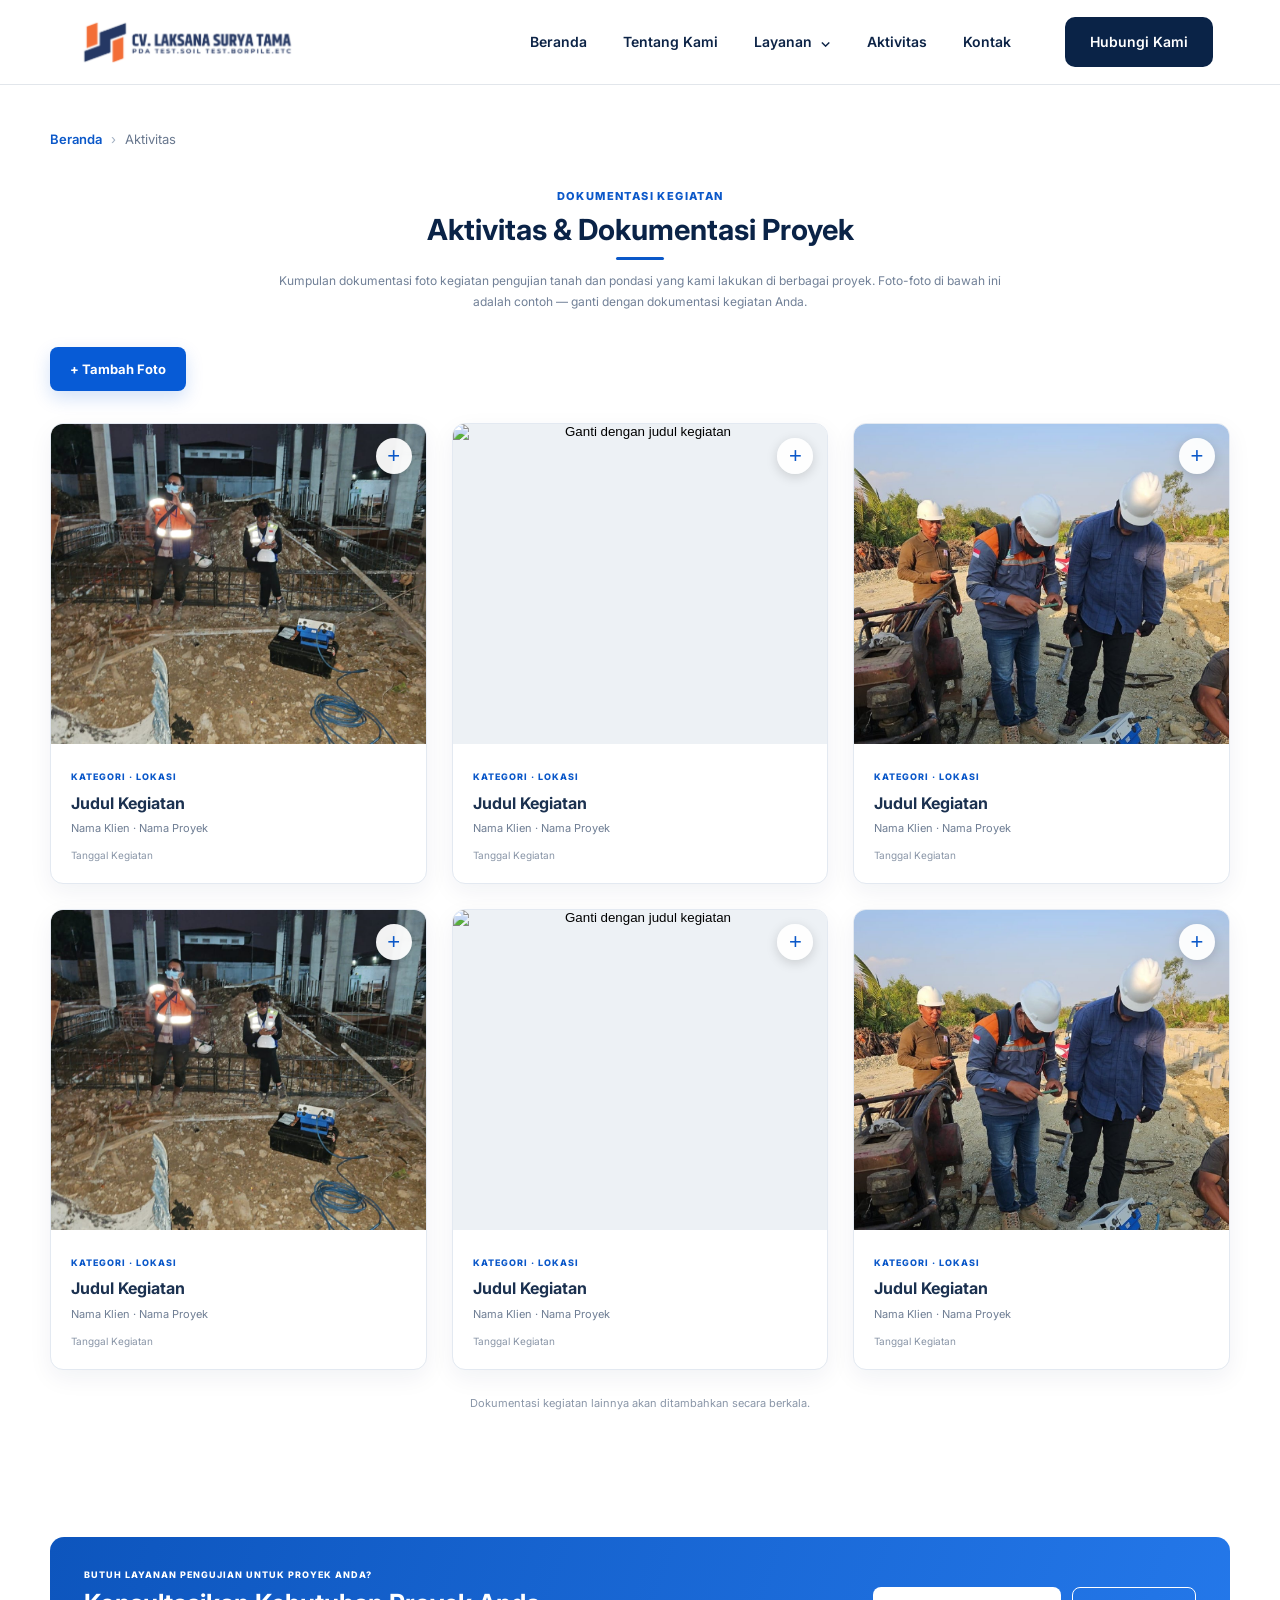
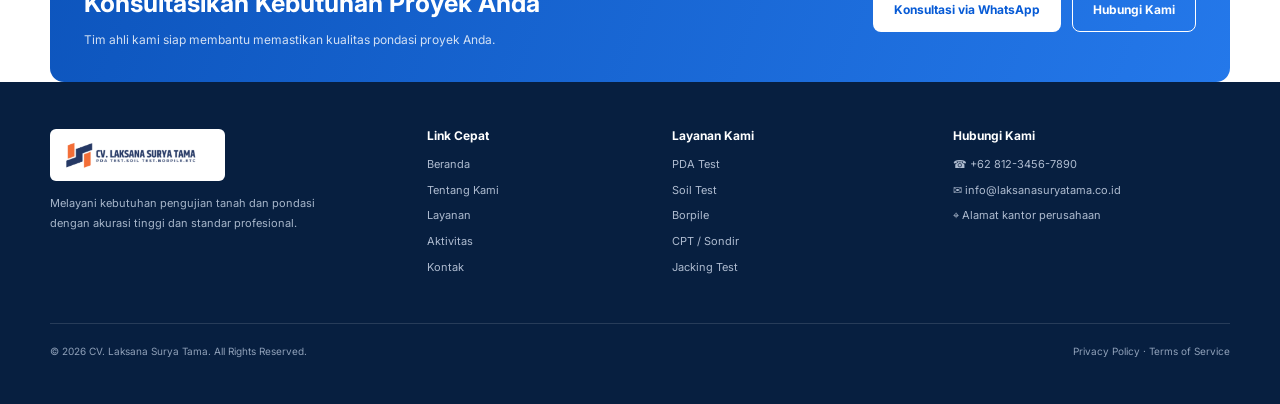
==== aktivitas.html @ 69d7e52b "Upload website redesign" ====
<!DOCTYPE html>
<html lang="id">
<head>
<meta charset="UTF-8">
<meta name="viewport" content="width=device-width, initial-scale=1.0">
<meta name="description" content="Aktivitas & Dokumentasi Proyek - CV. Laksana Surya Tama">
<title>Aktivitas | CV. Laksana Surya Tama</title>
<link rel="preconnect" href="https://fonts.googleapis.com">
<link rel="preconnect" href="https://fonts.gstatic.com" crossorigin>
<link href="https://fonts.googleapis.com/css2?family=Inter:wght@400;500;600;700;800&display=swap" rel="stylesheet">
<link rel="stylesheet" href="css/style.css">
</head>
<body class="pda-page">

<header class="pda-header">
  <div class="pda-nav-wrap">
    <a href="index.html" class="pda-logo" aria-label="CV Laksana Surya Tama">
      <img src="images/logo-lst.png" alt="CV. Laksana Surya Tama">
    </a>

    <button class="pda-menu-toggle" id="pdaMenuToggle" aria-label="Buka menu" aria-expanded="false">☰</button>

    <nav class="pda-menu" id="pdaMenu">
      <a href="index.html#beranda">Beranda</a>
      <a href="index.html#tentang">Tentang Kami</a>
      <div class="pda-dropdown">
        <button type="button">Layanan <span>⌄</span></button>
        <div class="pda-dropdown-panel">
          <a href="pda-test.html">PDA Test</a>
          <a href="index.html#layanan">Soil Test</a>
          <a href="index.html#layanan">Borpile</a>
          <a href="index.html#layanan">CPT / Sondir</a>
          <a href="index.html#layanan">Jacking Test</a>
        </div>
      </div>
      <a href="aktivitas.html">Aktivitas</a>
      <a href="index.html#kontak">Kontak</a>
      <a href="index.html#kontak" class="pda-header-cta">Hubungi Kami</a>
    </nav>
  </div>
</header>

<main>
  <section class="pda-container" style="padding:44px 0 6px;">
    <div class="pda-breadcrumb"><a href="index.html">Beranda</a><span>›</span><span>Aktivitas</span></div>
  </section>

  <section class="pda-activities pda-container" style="padding-top:6px;">
    <div class="pda-section-heading">
      <p class="pda-label">DOKUMENTASI KEGIATAN</p>
      <h2>Aktivitas &amp; Dokumentasi Proyek</h2>
      <div class="pda-heading-line"></div>
      <p>Kumpulan dokumentasi foto kegiatan pengujian tanah dan pondasi yang kami lakukan di berbagai proyek. Foto-foto di bawah ini adalah contoh — ganti dengan dokumentasi kegiatan Anda.</p>
    </div>

    <!-- =========================================
     TAMBAH FOTO AKTIVITAS
========================================= -->

<div class="activity-upload-area">

    <button
        type="button"
        class="activity-add-btn"
        id="activityAddBtn">

        + Tambah Foto

    </button>


    <!-- FORM TAMBAH FOTO -->
    <div
        class="activity-upload-form"
        id="activityUploadForm">

        <div class="activity-form-header">

            <div>
                <h3>Tambah Dokumentasi</h3>
                <p>Tambahkan foto aktivitas proyek.</p>
            </div>

            <button
                type="button"
                class="activity-form-close"
                id="activityFormClose">

                ×

            </button>

        </div>


        <div class="activity-form-grid">

            <!-- Upload Foto -->
            <div class="activity-form-group activity-file-group">

                <label for="activityPhoto">
                    Foto
                </label>

                <label
                    for="activityPhoto"
                    class="activity-file-box">

                    <span class="activity-upload-icon">
                        ↑
                    </span>

                    <strong>
                        Pilih Foto
                    </strong>

                    <small>
                        JPG, JPEG, PNG
                    </small>

                    <input
                        type="file"
                        id="activityPhoto"
                        accept="image/png,image/jpeg">

                </label>

            </div>


            <!-- Preview -->
            <div
                class="activity-preview"
                id="activityPreview">

                <span>
                    Preview foto akan muncul di sini
                </span>

                <img
                    id="activityPreviewImage"
                    src=""
                    alt="Preview">

            </div>


            <!-- Judul -->
            <div class="activity-form-group">

                <label for="activityTitle">
                    Judul Aktivitas
                </label>

                <input
                    type="text"
                    id="activityTitle"
                    placeholder="Contoh: PDA Test Proyek Tangerang">

            </div>


            <!-- Jenis -->
            <div class="activity-form-group">

                <label for="activityCategory">
                    Jenis Layanan
                </label>

                <select id="activityCategory">

                    <option value="">
                        Pilih layanan
                    </option>

                    <option value="PDA Test">
                        PDA Test
                    </option>

                    <option value="Soil Test">
                        Soil Test
                    </option>

                    <option value="Borpile">
                        Borpile
                    </option>

                    <option value="CPT / Sondir">
                        CPT / Sondir
                    </option>

                    <option value="Jacking Test">
                        Jacking Test
                    </option>

                    <option value="Survey Topografi">
                        Survey Topografi
                    </option>

                    <option value="Lainnya">
                        Lainnya
                    </option>

                </select>

            </div>


            <!-- Lokasi -->
            <div class="activity-form-group">

                <label for="activityLocation">
                    Lokasi
                </label>

                <input
                    type="text"
                    id="activityLocation"
                    placeholder="Contoh: Tangerang, Banten">

            </div>


            <!-- Tanggal -->
            <div class="activity-form-group">

                <label for="activityDate">
                    Tanggal
                </label>

                <input
                    type="date"
                    id="activityDate">

            </div>

        </div>


        <div class="activity-form-actions">

            <button
                type="button"
                class="activity-cancel-btn"
                id="activityCancelBtn">

                Batal

            </button>

            <button
                type="button"
                class="activity-save-btn"
                id="activitySaveBtn">

                Simpan Foto

            </button>

        </div>

    </div>

</div>
    <div class="pda-activity-grid pda-activity-grid--gallery">

      <article class="pda-activity-card">
        <button class="pda-image-button" type="button" data-image="images/pda-test-lapangan-1.jpg" data-alt="Ganti dengan judul kegiatan" aria-label="Lihat foto dokumentasi">
          <img src="images/pda-test-lapangan-1.jpg" alt="Ganti dengan judul kegiatan">
          <span>+</span>
        </button>
        <div class="pda-activity-body">
          <small>KATEGORI · LOKASI</small>
          <h3>Judul Kegiatan</h3>
          <p>Nama Klien · Nama Proyek</p>
          <time datetime="2026-01-01">Tanggal Kegiatan</time>
        </div>
      </article>

      <article class="pda-activity-card">
        <button class="pda-image-button" type="button" data-image="images/pda-test-lapangan-2.jpg" data-alt="Ganti dengan judul kegiatan" aria-label="Lihat foto dokumentasi">
          <img src="images/pda-test-lapangan-2.jpg" alt="Ganti dengan judul kegiatan">
          <span>+</span>
        </button>
        <div class="pda-activity-body">
          <small>KATEGORI · LOKASI</small>
          <h3>Judul Kegiatan</h3>
          <p>Nama Klien · Nama Proyek</p>
          <time datetime="2026-01-01">Tanggal Kegiatan</time>
        </div>
      </article>

      <article class="pda-activity-card">
        <button class="pda-image-button" type="button" data-image="images/tentang-kami.jpg" data-alt="Ganti dengan judul kegiatan" aria-label="Lihat foto dokumentasi">
          <img src="images/tentang-kami.jpg" alt="Ganti dengan judul kegiatan">
          <span>+</span>
        </button>
        <div class="pda-activity-body">
          <small>KATEGORI · LOKASI</small>
          <h3>Judul Kegiatan</h3>
          <p>Nama Klien · Nama Proyek</p>
          <time datetime="2026-01-01">Tanggal Kegiatan</time>
        </div>
      </article>

      <article class="pda-activity-card">
        <button class="pda-image-button" type="button" data-image="images/pda-test-lapangan-1.jpg" data-alt="Ganti dengan judul kegiatan" aria-label="Lihat foto dokumentasi">
          <img src="images/pda-test-lapangan-1.jpg" alt="Ganti dengan judul kegiatan">
          <span>+</span>
        </button>
        <div class="pda-activity-body">
          <small>KATEGORI · LOKASI</small>
          <h3>Judul Kegiatan</h3>
          <p>Nama Klien · Nama Proyek</p>
          <time datetime="2026-01-01">Tanggal Kegiatan</time>
        </div>
      </article>

      <article class="pda-activity-card">
        <button class="pda-image-button" type="button" data-image="images/pda-test-lapangan-2.jpg" data-alt="Ganti dengan judul kegiatan" aria-label="Lihat foto dokumentasi">
          <img src="images/pda-test-lapangan-2.jpg" alt="Ganti dengan judul kegiatan">
          <span>+</span>
        </button>
        <div class="pda-activity-body">
          <small>KATEGORI · LOKASI</small>
          <h3>Judul Kegiatan</h3>
          <p>Nama Klien · Nama Proyek</p>
          <time datetime="2026-01-01">Tanggal Kegiatan</time>
        </div>
      </article>

      <article class="pda-activity-card">
        <button class="pda-image-button" type="button" data-image="images/tentang-kami.jpg" data-alt="Ganti dengan judul kegiatan" aria-label="Lihat foto dokumentasi">
          <img src="images/tentang-kami.jpg" alt="Ganti dengan judul kegiatan">
          <span>+</span>
        </button>
        <div class="pda-activity-body">
          <small>KATEGORI · LOKASI</small>
          <h3>Judul Kegiatan</h3>
          <p>Nama Klien · Nama Proyek</p>
          <time datetime="2026-01-01">Tanggal Kegiatan</time>
        </div>
      </article>

    </div>

    <p class="pda-gallery-note">Dokumentasi kegiatan lainnya akan ditambahkan secara berkala.</p>
  </section>

  <section class="pda-cta pda-container" style="margin-top:60px;">
    <div>
      <p>BUTUH LAYANAN PENGUJIAN UNTUK PROYEK ANDA?</p>
      <h2>Konsultasikan Kebutuhan Proyek Anda</h2>
      <span>Tim ahli kami siap membantu memastikan kualitas pondasi proyek Anda.</span>
    </div>
    <div class="pda-cta-buttons">
      <a class="pda-btn pda-btn-light" href="https://wa.me/6281234567890" target="_blank" rel="noopener">Konsultasi via WhatsApp</a>
      <a class="pda-btn pda-btn-transparent" href="index.html#kontak">Hubungi Kami</a>
    </div>
  </section>
</main>

<footer class="pda-footer" id="kontak">
  <div class="pda-container pda-footer-grid">
    <div class="pda-footer-company">
      <img src="images/logo-lst.png" alt="CV. Laksana Surya Tama" class="pda-footer-logo">
      <p>Melayani kebutuhan pengujian tanah dan pondasi dengan akurasi tinggi dan standar profesional.</p>
    </div>
    <div>
      <h3>Link Cepat</h3>
      <a href="index.html#beranda">Beranda</a>
      <a href="index.html#tentang">Tentang Kami</a>
      <a href="index.html#layanan">Layanan</a>
      <a href="aktivitas.html">Aktivitas</a>
      <a href="index.html#kontak">Kontak</a>
    </div>
    <div>
      <h3>Layanan Kami</h3>
      <a href="pda-test.html">PDA Test</a>
      <a href="index.html#layanan">Soil Test</a>
      <a href="index.html#layanan">Borpile</a>
      <a href="index.html#layanan">CPT / Sondir</a>
      <a href="index.html#layanan">Jacking Test</a>
    </div>
    <div>
      <h3>Hubungi Kami</h3>
      <a href="tel:+6281234567890">☎ +62 812-3456-7890</a>
      <a href="mailto:info@laksanasuryatama.co.id">✉ info@laksanasuryatama.co.id</a>
      <span>⌖ Alamat kantor perusahaan</span>
    </div>
  </div>
  <div class="pda-container pda-footer-bottom">
    <span>© 2026 CV. Laksana Surya Tama. All Rights Reserved.</span>
    <span>Privacy Policy · Terms of Service</span>
  </div>
</footer>

<div class="pda-modal" id="pdaModal" aria-hidden="true">
  <button type="button" id="pdaModalClose" aria-label="Tutup foto">×</button>
  <img id="pdaModalImage" src="" alt="Dokumentasi kegiatan">
</div>

<script src="js/script.js"></script>
</body>
</html>
---- css/style.css ----
:root{
  --navy-900:#0A1F3D;
  --navy-800:#0F2A52;
  --navy-700:#173863;
  --orange-500:#F97316;
  --orange-600:#EA580C;
  --bg:#FFFFFF;
  --bg-alt:#F5F7FB;
  --text-body:#5B6478;
  --text-muted:#8A93A6;
  --border:#E7EBF2;
  --radius-lg:18px;
  --radius-md:12px;
  --shadow:0 20px 45px -20px rgba(15,42,82,.25);
}
*{box-sizing:border-box;margin:0;padding:0;}
html{scroll-behavior:smooth;}
body{
  font-family:'Inter',sans-serif;
  color:var(--text-body);
  background:var(--bg);
  line-height:1.6;
  -webkit-font-smoothing:antialiased;
}
h1,h2,h3,h4{
  font-family:'Sora',sans-serif;
  color:var(--navy-800);
  line-height:1.15;
}
a{text-decoration:none;color:inherit;}
ul{list-style:none;}
img{max-width:100%;display:block;}
.container{max-width:1180px;margin:0 auto;padding:0 24px;}
.eyebrow{
  display:inline-block;
  font-size:13px;
  font-weight:700;
  letter-spacing:.08em;
  text-transform:uppercase;
  color:var(--orange-600);
  margin-bottom:12px;
}
.btn{
  display:inline-flex;
  align-items:center;
  gap:8px;
  padding:14px 26px;
  border-radius:10px;
  font-weight:600;
  font-size:15px;
  cursor:pointer;
  border:2px solid transparent;
  transition:transform .18s ease, box-shadow .18s ease, background .18s ease;
}
.btn:hover{transform:translateY(-2px);}
.btn-primary{background:var(--orange-500);color:#fff;box-shadow:0 12px 24px -10px rgba(249,115,22,.55);}
.btn-primary:hover{background:var(--orange-600);}
.btn-outline{border-color:rgba(255,255,255,.6);color:#fff;}
.btn-outline:hover{background:rgba(255,255,255,.12);}
.btn-outline-navy{border-color:var(--navy-800);color:var(--navy-800);}
.btn-outline-navy:hover{background:var(--navy-800);color:#fff;}

/* ===== Header ===== */
header{
  position:sticky;top:0;z-index:100;
  background:#fff;
  border-bottom:1px solid var(--border);
}
.nav-wrap{
  display:flex;align-items:center;justify-content:space-between;
  padding:16px 24px;max-width:1180px;margin:0 auto;
}
.logo{display:flex;align-items:center;gap:10px;font-family:'Sora',sans-serif;font-weight:800;color:var(--navy-800);font-size:18px;}
.logo-mark{
  width:36px;height:36px;border-radius:9px;
  background:linear-gradient(135deg,var(--navy-800),var(--navy-700));
  display:flex;align-items:center;justify-content:center;
  color:var(--orange-500);font-weight:800;font-size:16px;
}
nav.menu{display:flex;align-items:center;gap:36px;}
nav.menu a{
  font-weight:600;font-size:15px;color:var(--navy-800);
  position:relative;padding:4px 0;
}
nav.menu a.active{color:var(--orange-600);}
nav.menu a::after{
  content:'';position:absolute;left:0;bottom:-4px;width:0;height:2px;
  background:var(--orange-500);transition:width .2s ease;
}
nav.menu a:hover::after{width:100%;}
.header-actions{display:flex;align-items:center;gap:18px;}
.btn-header{background:var(--navy-800);color:#fff;padding:12px 22px;border-radius:9px;font-weight:600;font-size:14px;}
.btn-header:hover{background:var(--navy-700);}
.burger{display:none;width:26px;height:20px;flex-direction:column;justify-content:space-between;cursor:pointer;background:none;border:none;}
.burger span{display:block;height:2px;background:var(--navy-800);border-radius:2px;}

/* ===== Hero ===== */
.hero{
  position:relative;
  min-height:640px;
  display:flex;align-items:center;
  background:
    linear-gradient(100deg, rgba(10,31,61,.92) 20%, rgba(10,31,61,.55) 55%, rgba(10,31,61,.25) 100%),
    url('https://images.unsplash.com/photo-1541888946425-d81bb19240f5?auto=format&fit=crop&w=1800&q=80') center/cover no-repeat;
  overflow:hidden;
}
.hero::after{
  content:'';position:absolute;inset:0;
  background-image:radial-gradient(circle at 1px 1px, rgba(255,255,255,.08) 1px, transparent 0);
  background-size:26px 26px;
  pointer-events:none;
}
.hero-inner{position:relative;z-index:2;max-width:660px;padding:100px 0 130px;}
.hero h1{
  font-size:48px;color:#fff;font-weight:800;margin-bottom:22px;letter-spacing:-.02em;
}
.hero h1 .accent{color:var(--orange-500);}
.hero p{color:rgba(255,255,255,.85);font-size:17px;max-width:520px;margin-bottom:34px;}
.hero-btns{display:flex;gap:16px;flex-wrap:wrap;}

/* ===== Services (overlap card) ===== */
.services-card{
  position:relative;z-index:3;
  max-width:1040px;margin:-96px auto 0;
  background:#fff;border-radius:var(--radius-lg);
  box-shadow:var(--shadow);
  padding:40px 30px;
  display:grid;grid-template-columns:repeat(4,1fr);gap:0;
}
.service-item{
  padding:0 22px;position:relative;
}
.service-item:not(:first-child){border-left:1px solid var(--border);}
.service-icon{
  width:46px;height:46px;border-radius:11px;
  display:flex;align-items:center;justify-content:center;
  margin-bottom:16px;color:#fff;
}
.service-icon.navy{background:var(--navy-800);}
.service-icon.orange{background:var(--orange-500);}
.service-item h3{font-size:17px;margin-bottom:8px;}
.service-item p{font-size:14px;color:var(--text-muted);}

/* ===== About ===== */
.about{padding:150px 0 90px;}
.about-grid{display:grid;grid-template-columns:1.05fr .95fr;gap:64px;align-items:center;}
.about h2{font-size:34px;margin-bottom:18px;}
.about p{margin-bottom:16px;font-size:15.5px;}
.about-points{margin-top:22px;display:flex;flex-direction:column;gap:14px;}
.about-point{display:flex;gap:12px;align-items:flex-start;font-size:14.5px;color:var(--navy-800);font-weight:600;}
.check{
  width:22px;height:22px;border-radius:50%;background:var(--orange-500);
  color:#fff;display:flex;align-items:center;justify-content:center;font-size:12px;flex:none;margin-top:2px;
}
.about-img{
  border-radius:var(--radius-lg);overflow:hidden;box-shadow:var(--shadow);
  aspect-ratio:4/3.4;
}
.about-img img{width:100%;height:100%;object-fit:cover;}

/* ===== Stats ===== */
.stats{background:var(--bg-alt);padding:56px 0;}
.stats-grid{
  display:grid;grid-template-columns:repeat(4,1fr);
  text-align:center;
}
.stat-item{padding:0 20px;position:relative;}
.stat-item:not(:first-child)::before{
  content:'';position:absolute;left:0;top:8px;bottom:8px;width:1px;background:var(--border);
}
.stat-num{font-family:'Sora',sans-serif;font-weight:800;font-size:38px;color:var(--navy-800);}
.stat-label{font-size:14px;color:var(--text-muted);margin-top:6px;font-weight:500;}

/* ===== Contact ===== */
.contact{padding:90px 0;}
.contact-grid{display:grid;grid-template-columns:1fr 1fr;gap:28px;align-items:stretch;}
.contact-card{
  background:var(--bg-alt);border-radius:var(--radius-lg);padding:40px 36px;
}
.contact-card h3{font-size:26px;margin:6px 0 22px;}
.divider-orange{width:56px;height:4px;background:var(--orange-500);border-radius:4px;margin-bottom:22px;}
.contact-row{display:flex;gap:16px;align-items:flex-start;margin-bottom:22px;}
.contact-row:last-child{margin-bottom:0;}
.contact-ico{
  width:40px;height:40px;border-radius:9px;flex:none;
  display:flex;align-items:center;justify-content:center;font-size:18px;
}
.ico-navy{background:var(--navy-800);color:#fff;}
.ico-orange-soft{background:#FFE3D1;color:var(--orange-600);}
.contact-row strong{display:block;color:var(--navy-800);font-size:15px;margin-bottom:3px;}
.contact-row span{font-size:14.5px;color:var(--text-body);}
.map-card{
  border-radius:var(--radius-lg);overflow:hidden;box-shadow:var(--shadow);
  min-height:420px;
}
.map-card iframe{width:100%;height:100%;min-height:420px;border:0;display:block;}

/* ===== Marquee (running text) ===== */
.marquee-bar{
  position:relative;
  background:var(--navy-800);
  border-top:3px solid var(--orange-500);
  border-bottom:3px solid var(--orange-500);
  overflow:hidden;
  padding:16px 0;
}
.marquee-badge{
  position:absolute;left:24px;top:50%;transform:translateY(-50%);
  z-index:2;
  background:var(--orange-500);color:#fff;
  font-weight:700;font-size:13px;letter-spacing:.04em;
  padding:8px 18px;border-radius:999px;
  display:flex;align-items:center;gap:8px;
  box-shadow:0 8px 20px -6px rgba(249,115,22,.7);
}
.marquee-badge .dot{width:7px;height:7px;border-radius:50%;background:#fff;animation:pulse 1.4s infinite;}
@keyframes pulse{0%,100%{opacity:1;}50%{opacity:.3;}}
.marquee-mask{
  padding-left:190px;
  overflow:hidden;
  -webkit-mask-image:linear-gradient(to right, transparent 0, #000 90px, #000 calc(100% - 40px), transparent 100%);
          mask-image:linear-gradient(to right, transparent 0, #000 90px, #000 calc(100% - 40px), transparent 100%);
}
.marquee-track{
  display:flex;width:max-content;
  animation:scroll-left 26s linear infinite;
}
.marquee-bar:hover .marquee-track{animation-play-state:paused;}
.marquee-track span{
  color:#fff;font-size:14.5px;font-weight:500;white-space:nowrap;padding:0 28px;
  display:flex;align-items:center;gap:28px;
}
.marquee-track span::after{content:'•';color:var(--orange-500);margin-left:28px;}
@keyframes scroll-left{
  from{transform:translateX(0);}
  to{transform:translateX(-50%);}
}

/* ===== Footer ===== */
footer{background:var(--navy-900);color:rgba(255,255,255,.75);padding:64px 0 26px;}
.footer-grid{
  display:grid;grid-template-columns:1.4fr 1fr 1fr 1.2fr;gap:40px;
  padding-bottom:40px;border-bottom:1px solid rgba(255,255,255,.1);
}
.footer-logo{display:flex;align-items:center;gap:10px;font-family:'Sora',sans-serif;font-weight:800;color:#fff;font-size:18px;margin-bottom:16px;}
.footer-grid p{font-size:14px;line-height:1.7;color:rgba(255,255,255,.55);}
footer h4{color:#fff;font-size:15px;margin-bottom:18px;font-family:'Sora',sans-serif;}
footer ul li{margin-bottom:11px;}
footer ul li a{font-size:14px;color:rgba(255,255,255,.65);transition:color .15s;}
footer ul li a:hover{color:var(--orange-500);}
.footer-bottom{
  display:flex;justify-content:space-between;align-items:center;
  padding-top:22px;font-size:13px;color:rgba(255,255,255,.45);flex-wrap:wrap;gap:12px;
}
.footer-bottom a{color:rgba(255,255,255,.45);}
.footer-bottom a:hover{color:#fff;}

/* ===== Responsive ===== */
@media(max-width:960px){
  nav.menu{position:fixed;top:73px;left:0;right:0;background:#fff;flex-direction:column;
    padding:20px 24px;gap:18px;border-bottom:1px solid var(--border);
    transform:translateY(-130%);transition:transform .25s ease;box-shadow:0 12px 20px -10px rgba(0,0,0,.1);}
  nav.menu.open{transform:translateY(0);}
  .burger{display:flex;}
  .header-actions .btn-header{display:none;}
  .services-card{grid-template-columns:repeat(2,1fr);gap:26px;margin-top:-60px;}
  .service-item{border-left:none !important;padding:0;}
  .about-grid{grid-template-columns:1fr;}
  .about{padding-top:90px;}
  .about-img{order:-1;}
  .stats-grid{grid-template-columns:repeat(2,1fr);gap:24px;}
  .stat-item:nth-child(3)::before{display:none;}
  .contact-grid{grid-template-columns:1fr;}
  .hero h1{font-size:34px;}
  .footer-grid{grid-template-columns:1fr 1fr;}
}
@media(max-width:560px){
  .services-card{grid-template-columns:1fr;}
  .footer-grid{grid-template-columns:1fr;}
  .marquee-mask{padding-left:150px;}
  .marquee-badge{font-size:11px;padding:7px 12px;}
  .hero-inner{padding:70px 0 110px;}
}

/* =========================================================
   HALAMAN DETAIL LAYANAN (PDA Test, Soil Test, dst)
   ========================================================= */

/* --- Dropdown "Layanan" di navbar --- */
.has-dropdown{position:relative;display:flex;align-items:center;gap:5px;cursor:pointer;}
.has-dropdown .caret{font-size:11px;transition:transform .2s ease;}
.has-dropdown:hover .caret{transform:rotate(180deg);}
.dropdown-panel{
  position:absolute;top:calc(100% + 16px);left:50%;transform:translateX(-50%);
  background:#fff;border-radius:12px;box-shadow:var(--shadow);border:1px solid var(--border);
  min-width:190px;padding:10px;opacity:0;visibility:hidden;transform:translate(-50%,6px);
  transition:opacity .18s ease, transform .18s ease, visibility .18s ease;
  z-index:50;
}
.has-dropdown:hover .dropdown-panel{opacity:1;visibility:visible;transform:translate(-50%,0);}
.dropdown-panel a{
  display:block;padding:9px 12px;border-radius:8px;font-size:14px;font-weight:600;color:var(--navy-800);
}
.dropdown-panel a:hover{background:var(--bg-alt);color:var(--orange-600);}

/* --- Breadcrumb --- */
.breadcrumb{
  display:flex;align-items:center;gap:8px;font-size:13.5px;color:rgba(255,255,255,.7);margin-bottom:22px;
}
.breadcrumb a{color:rgba(255,255,255,.7);}
.breadcrumb a:hover{color:#fff;}
.breadcrumb span.sep{color:rgba(255,255,255,.4);}
.breadcrumb span.current{color:var(--orange-500);font-weight:600;}

/* --- Page hero (split: teks navy + foto) --- */
.page-hero{
  position:relative;
  background:linear-gradient(120deg,var(--navy-900) 0%, var(--navy-800) 55%);
  padding:44px 0 0;
  overflow:hidden;
}
.page-hero-grid{
  display:grid;grid-template-columns:1fr 1fr;gap:40px;align-items:center;
}
.page-hero-text .eyebrow-icon{
  display:inline-flex;align-items:center;gap:8px;
  color:var(--orange-500);font-weight:700;font-size:13px;letter-spacing:.04em;text-transform:uppercase;margin-bottom:10px;
}
.page-hero-text h1{color:#fff;font-size:52px;font-weight:800;margin-bottom:10px;}
.page-hero-text .subtitle{color:var(--orange-500);font-size:18px;font-weight:600;margin-bottom:18px;line-height:1.4;}
.page-hero-text .desc{color:rgba(255,255,255,.8);font-size:15px;max-width:480px;margin-bottom:0;}
.page-hero-img{
  border-radius:18px 18px 0 0;overflow:hidden;align-self:end;height:100%;max-height:340px;
}
.page-hero-img img{width:100%;height:100%;object-fit:cover;display:block;min-height:320px;}

.hero-feature-strip{
  display:grid;grid-template-columns:repeat(4,1fr);gap:0;
  border-top:1px solid rgba(255,255,255,.12);margin-top:36px;padding:26px 0;
}
.hero-feature{display:flex;gap:12px;align-items:flex-start;padding:0 20px;}
.hero-feature:not(:first-child){border-left:1px solid rgba(255,255,255,.12);}
.hero-feature-ico{
  width:38px;height:38px;border-radius:9px;flex:none;
  background:rgba(255,255,255,.08);border:1px solid rgba(255,255,255,.15);
  display:flex;align-items:center;justify-content:center;font-size:16px;
}
.hero-feature strong{display:block;color:#fff;font-size:14px;margin-bottom:3px;}
.hero-feature span{color:rgba(255,255,255,.65);font-size:13px;}

/* --- Section umum halaman layanan --- */
.section-pad{padding:80px 0;}
.section-head{margin-bottom:38px;max-width:640px;}
.section-head h2{font-size:30px;margin-top:8px;}
.section-head .bar{width:52px;height:4px;background:var(--orange-500);border-radius:4px;margin-top:14px;}

/* --- "Apa Itu" split + kartu fitur 2x2 --- */
.definisi-grid{display:grid;grid-template-columns:.95fr 1.05fr;gap:56px;align-items:start;}
.definisi-grid p{font-size:15px;margin-bottom:14px;}
.fitur-mini-grid{
  display:grid;grid-template-columns:1fr 1fr;gap:20px;
  background:var(--bg-alt);border-radius:var(--radius-lg);padding:26px;
}
.fitur-mini{display:flex;gap:14px;align-items:flex-start;}
.fitur-mini-ico{
  width:44px;height:44px;border-radius:10px;flex:none;color:#fff;font-size:18px;
  display:flex;align-items:center;justify-content:center;
}
.fitur-mini-ico.navy{background:var(--navy-800);}
.fitur-mini-ico.orange{background:var(--orange-500);}
.fitur-mini strong{display:block;color:var(--navy-800);font-size:14.5px;margin-bottom:4px;}
.fitur-mini p{font-size:13.5px;color:var(--text-muted);margin:0;}

/* --- Tahapan proses (5 kartu) --- */
.proses-grid{display:grid;grid-template-columns:repeat(5,1fr);gap:18px;}
.proses-card{
  background:#fff;border:1px solid var(--border);border-radius:var(--radius-md);
  padding:26px 18px;text-align:center;position:relative;transition:box-shadow .2s ease, transform .2s ease;
}
.proses-card:hover{box-shadow:var(--shadow);transform:translateY(-4px);}
.proses-num{
  position:absolute;top:-14px;left:50%;transform:translateX(-50%);
  width:30px;height:30px;border-radius:50%;background:var(--navy-800);color:#fff;
  display:flex;align-items:center;justify-content:center;font-size:12.5px;font-weight:700;
  box-shadow:0 6px 14px -4px rgba(15,42,82,.5);
}
.proses-ico{font-size:30px;margin:14px 0 14px;}
.proses-card h4{font-size:14.5px;margin-bottom:8px;}
.proses-card p{font-size:12.5px;color:var(--text-muted);}

/* --- Peralatan (5 kartu foto) --- */
.peralatan-grid{display:grid;grid-template-columns:repeat(5,1fr);gap:18px;}
.peralatan-card{
  border:1px solid var(--border);border-radius:var(--radius-md);overflow:hidden;background:#fff;
  transition:box-shadow .2s ease, transform .2s ease;
}
.peralatan-card:hover{box-shadow:var(--shadow);transform:translateY(-4px);}
.peralatan-img{aspect-ratio:1/0.85;overflow:hidden;background:var(--bg-alt);}
.peralatan-img img{width:100%;height:100%;object-fit:cover;}
.peralatan-info{padding:14px 12px;text-align:center;}
.peralatan-info strong{display:block;font-size:13.5px;color:var(--navy-800);margin-bottom:4px;}
.peralatan-info span{font-size:12px;color:var(--text-muted);}

/* --- Aplikasi proyek (5 foto) --- */
.aplikasi-grid{display:grid;grid-template-columns:repeat(5,1fr);gap:18px;}
.aplikasi-card{border-radius:var(--radius-md);overflow:hidden;position:relative;aspect-ratio:1/0.95;}
.aplikasi-card img{width:100%;height:100%;object-fit:cover;transition:transform .35s ease;}
.aplikasi-card:hover img{transform:scale(1.07);}
.aplikasi-label{
  position:absolute;left:0;right:0;bottom:0;padding:12px 8px 10px;text-align:center;
  background:linear-gradient(to top, rgba(10,31,61,.85), transparent);
  color:#fff;font-size:13px;font-weight:600;
}

/* --- CTA banner --- */
.cta-banner{
  background:var(--navy-800);border-radius:var(--radius-lg);
  display:flex;align-items:center;justify-content:space-between;gap:24px;flex-wrap:wrap;
  padding:30px 36px;margin:0 auto 80px;
}
.cta-left{display:flex;align-items:center;gap:18px;}
.cta-ico{
  width:52px;height:52px;border-radius:50%;background:#fff;color:var(--navy-800);
  display:flex;align-items:center;justify-content:center;font-size:22px;flex:none;
}
.cta-left strong{display:block;color:#fff;font-size:17px;margin-bottom:4px;}
.cta-left span{color:rgba(255,255,255,.7);font-size:14px;}
.cta-actions{display:flex;gap:14px;flex-wrap:wrap;}

/* --- Responsive halaman layanan --- */
@media(max-width:960px){
  .page-hero-grid{grid-template-columns:1fr;}
  .page-hero-img{order:-1;max-height:260px;border-radius:16px;margin-top:20px;}
  .page-hero-text h1{font-size:38px;}
  .hero-feature-strip{grid-template-columns:repeat(2,1fr);row-gap:22px;}
  .hero-feature:nth-child(3){border-left:none;}
  .definisi-grid{grid-template-columns:1fr;}
  .fitur-mini-grid{grid-template-columns:1fr 1fr;}
  .proses-grid{grid-template-columns:repeat(2,1fr);row-gap:34px;}
  .peralatan-grid{grid-template-columns:repeat(2,1fr);}
  .aplikasi-grid{grid-template-columns:repeat(2,1fr);}
  .cta-banner{padding:26px;}
}
@media(max-width:560px){
  .fitur-mini-grid{grid-template-columns:1fr;}
  .proses-grid{grid-template-columns:1fr;}
  .peralatan-grid{grid-template-columns:1fr 1fr;}
  .aplikasi-grid{grid-template-columns:1fr 1fr;}
  .page-hero-text h1{font-size:30px;}
  .cta-actions{width:100%;}
  .cta-actions .btn{flex:1;justify-content:center;}
}

/* =========================================================
   PDA TEST PAGE
   CSS KHUSUS UNTUK pda-test.html
   ========================================================= */

.pda-page {
    --pda-navy: #0a2347;
    --pda-blue: #075bd6;
    --pda-blue-dark: #064aa9;
    --pda-text: #1a2e4d;
    --pda-muted: #68778f;
    --pda-border: #e3e9f1;
    --pda-light: #f5f8fc;

    background: #ffffff;
    color: var(--pda-text);
    font-family: 'Inter', sans-serif;
}

.pda-page * {
    box-sizing: border-box;
}

.pda-page a {
    text-decoration: none;
}

.pda-page img {
    max-width: 100%;
    display: block;
}


/* =========================================================
   CONTAINER
   ========================================================= */

.pda-container,
.pda-page .container {
    width: min(1180px, calc(100% - 48px));
    margin-left: auto;
    margin-right: auto;
}


/* =========================================================
   HEADER
   ========================================================= */

.pda-header {
    position: sticky;
    top: 0;
    z-index: 1000;

    background: #ffffff;
    border-bottom: 1px solid #e2e6eb;
}

.pda-nav-wrap {
    width: min(1180px, calc(100% - 48px));
    min-height: 82px;

    margin: auto;

    display: flex;
    align-items: center;
    justify-content: space-between;

    gap: 30px;
}

.pda-logo {
    display: block;
    width: 230px;
    flex-shrink: 0;
}

.pda-logo img {
    width: 100%;
    max-height: 58px;

    object-fit: contain;
    object-position: left center;
}


/* Navigation */

.pda-menu {
    display: flex;
    align-items: center;
    gap: 32px;

    color: var(--pda-navy);
    font-size: 14px;
    font-weight: 600;
}

.pda-menu > a,
.pda-dropdown > button {
    position: relative;

    border: 0;
    background: none;

    color: inherit;
    font: inherit;

    cursor: pointer;

    padding: 8px 0;

    transition: color .2s ease;
}

.pda-menu > a:hover,
.pda-dropdown > button:hover {
    color: var(--pda-blue);
}


/* CTA Header */

.pda-header-cta {
    background: var(--pda-navy) !important;
    color: #ffffff !important;

    padding: 12px 22px !important;

    border-radius: 9px;

    margin-left: 5px;
}

.pda-header-cta:hover {
    background: #123461 !important;
}


/* Dropdown */

.pda-dropdown {
    position: relative;
}

.pda-dropdown > button span {
    margin-left: 4px;
}

.pda-dropdown-panel {
    position: absolute;

    top: calc(100% + 12px);
    left: 50%;

    width: 190px;

    transform: translate(-50%, 8px);

    padding: 8px;

    background: #ffffff;

    border: 1px solid var(--pda-border);
    border-radius: 10px;

    box-shadow: 0 15px 35px rgba(15, 42, 82, .12);

    opacity: 0;
    visibility: hidden;

    transition: .2s ease;

    z-index: 20;
}

.pda-dropdown:hover .pda-dropdown-panel {
    opacity: 1;
    visibility: visible;

    transform: translate(-50%, 0);
}

.pda-dropdown-panel a {
    display: block;

    padding: 9px 12px;

    border-radius: 7px;

    font-size: 13px;

    color: var(--pda-navy);
}

.pda-dropdown-panel a:hover {
    background: #f1f6ff;
    color: var(--pda-blue);
}


/* Mobile menu */

.pda-menu-toggle {
    display: none;

    border: 0;
    background: none;

    font-size: 26px;

    color: var(--pda-navy);

    cursor: pointer;
}


/* =========================================================
   HERO
   ========================================================= */

.pda-hero {
    background: #ffffff;

    padding: 0;

    overflow: hidden;
}

.pda-hero-container {
    width: 100%;
    max-width: 1280px;

    margin: 0 auto;

    display: grid;

    grid-template-columns: 50% 50%;

    min-height: 570px;
}


/* Konten kiri */

.pda-hero-content {
    padding: 55px 55px 60px 70px;

    display: flex;
    flex-direction: column;
    justify-content: center;

    background: #ffffff;

    position: relative;
    z-index: 2;
}


/* Breadcrumb */

.pda-breadcrumb {
    display: flex;

    align-items: center;

    gap: 9px;

    margin-bottom: 32px;

    font-size: 13px;

    color: #718096;
}

.pda-breadcrumb a {
    color: var(--pda-blue);

    font-weight: 600;
}

.pda-breadcrumb span:first-of-type {
    color: #a0aec0;
}


/* Eyebrow */

.pda-eyebrow {
    font-size: 12px;

    font-weight: 800;

    letter-spacing: 1.5px;

    color: var(--pda-blue);

    margin-bottom: 10px;
}


/* Judul utama */

.pda-hero-content h1 {
    margin: 0 0 8px;

    font-size: 52px;

    line-height: 1.05;

    font-weight: 800;

    letter-spacing: -1.5px;

    color: var(--pda-blue);
}


/* Subjudul */

.pda-hero-content h2 {
    margin: 0 0 20px;

    font-size: 32px;

    line-height: 1.2;

    font-weight: 800;

    letter-spacing: -1px;

    color: var(--pda-navy);
}


/* Deskripsi */

.pda-description {
    max-width: 540px;

    margin: 0 0 28px;

    font-size: 14px;

    line-height: 1.8;

    color: #5f6f85;
}


/* =========================================================
   HERO FEATURES
   ========================================================= */

.pda-hero .pda-features {
    display: grid;

    grid-template-columns: repeat(3, 1fr);

    gap: 18px;

    margin-bottom: 30px;
}

.pda-hero .pda-feature {
    display: flex;

    align-items: flex-start;

    gap: 9px;
}

.pda-feature-icon {
    width: 32px;
    height: 32px;

    min-width: 32px;

    display: flex;

    align-items: center;
    justify-content: center;

    border: 2px solid var(--pda-blue);

    border-radius: 8px;

    color: var(--pda-blue);

    font-size: 15px;

    font-weight: 700;
}

.pda-feature strong {
    display: block;

    font-size: 11px;

    line-height: 1.4;

    color: #17365f;
}

.pda-feature span {
    display: block;

    margin-top: 4px;

    font-size: 9px;

    line-height: 1.5;

    color: #7b899d;
}


/* =========================================================
   HERO BUTTON
   ========================================================= */

.pda-buttons {
    display: flex;

    align-items: center;

    gap: 12px;
}

.pda-btn {
    display: inline-flex;

    align-items: center;
    justify-content: center;

    min-height: 44px;

    padding: 0 20px;

    border-radius: 8px;

    font-size: 12px;

    font-weight: 700;

    transition: all .2s ease;

    cursor: pointer;
}

.pda-btn:hover {
    transform: translateY(-2px);
}

.pda-btn-primary {
    background: var(--pda-blue);

    color: #ffffff !important;

    box-shadow: 0 8px 20px rgba(9, 91, 209, .18);
}

.pda-btn-primary:hover {
    background: var(--pda-blue-dark);
}

.pda-btn-outline {
    background: #ffffff;

    color: var(--pda-blue) !important;

    border: 1px solid var(--pda-blue);
}

.pda-btn-outline:hover {
    background: #f2f7ff;
}


/* =========================================================
   HERO IMAGE
   ========================================================= */

.pda-hero-image {
    position: relative;

    min-height: 570px;

    overflow: hidden;

    background: #edf2f7;
}

.pda-hero-image::before {
    content: "";

    position: absolute;

    z-index: 2;

    top: 0;
    left: 0;

    width: 40%;
    height: 100%;

    background: linear-gradient(
        90deg,
        #ffffff 0%,
        rgba(255, 255, 255, .8) 20%,
        rgba(255, 255, 255, .2) 65%,
        transparent 100%
    );

    pointer-events: none;
}

.pda-hero-image img {
    width: 100%;
    height: 100%;

    object-fit: cover;

    object-position: center;
}


/* =========================================================
   APA ITU PDA TEST
   ========================================================= */

.pda-about {
    padding: 90px 0;

    background: #f7f9fc;
}

.pda-about-container {
    display: grid;

    grid-template-columns: 1fr 1fr;

    gap: 70px;

    align-items: center;
}

.pda-about-content {
    max-width: 600px;
}

.pda-label {
    margin-bottom: 8px;

    font-size: 11px;

    font-weight: 800;

    letter-spacing: 1.4px;

    color: var(--pda-blue);
}

.pda-about-content h2 {
    margin: 0 0 15px;

    font-size: 34px;

    line-height: 1.2;

    color: var(--pda-navy);
}

.pda-heading-line {
    width: 48px;
    height: 3px;

    margin-bottom: 20px;

    background: var(--pda-blue);

    border-radius: 5px;
}

.pda-about-content p {
    margin-bottom: 13px;

    font-size: 14px;

    line-height: 1.8;

    color: #66758b;
}

.pda-about-content strong {
    color: var(--pda-navy);
}


/* =========================================================
   BENEFITS
   ========================================================= */

.pda-benefits {
    display: grid;

    grid-template-columns: 1fr 1fr;

    gap: 30px;
}

.pda-benefit {
    display: flex;

    gap: 14px;

    align-items: flex-start;
}

.pda-benefit > span {
    width: 48px;
    height: 48px;

    min-width: 48px;

    display: grid;

    place-items: center;

    border-radius: 12px;

    background: #eef5ff;

    color: var(--pda-blue);

    font-size: 21px;

    font-weight: 600;
}

.pda-benefit b {
    display: block;

    margin-top: 2px;

    font-size: 13px;

    color: #1b3150;
}

.pda-benefit p {
    margin-top: 5px;

    font-size: 11px;

    line-height: 1.65;

    color: #718096;
}


/* =========================================================
   AKTIVITAS
   ========================================================= */

.pda-activities {
    padding-top: 90px;

    padding-bottom: 70px;
}

.pda-section-heading {
    max-width: 760px;

    margin: 0 auto 40px;

    text-align: center;
}

.pda-section-heading h2 {
    margin: 0 0 10px;

    font-size: 32px;

    line-height: 1.2;

    color: var(--pda-navy);
}

.pda-section-heading > p:last-child {
    font-size: 13px;

    line-height: 1.7;

    color: #718097;
}


/* Gallery */

.pda-activity-grid {
    display: grid;

    grid-template-columns: repeat(2, 1fr);

    gap: 28px;
}

.pda-activity-card {
    overflow: hidden;

    background: #ffffff;

    border: 1px solid var(--pda-border);

    border-radius: 14px;

    box-shadow: 0 8px 25px rgba(15, 42, 82, .06);
}

.pda-image-button {
    position: relative;

    display: block;

    width: 100%;
    height: 320px;

    padding: 0;

    border: 0;

    background: #edf1f5;

    overflow: hidden;

    cursor: zoom-in;
}

.pda-image-button img {
    width: 100%;
    height: 100%;

    object-fit: cover;

    transition: transform .35s ease;
}

.pda-image-button:hover img {
    transform: scale(1.04);
}

.pda-image-button > span {
    position: absolute;

    top: 14px;
    right: 14px;

    width: 38px;
    height: 38px;

    display: grid;

    place-items: center;

    border-radius: 50%;

    background: rgba(255, 255, 255, .95);

    color: var(--pda-blue);

    font-size: 23px;

    box-shadow: 0 3px 12px rgba(0, 0, 0, .15);
}


/* Isi card */

.pda-activity-body {
    padding: 20px;
}

.pda-activity-body small {
    font-size: 9px;

    font-weight: 800;

    letter-spacing: 1px;

    color: var(--pda-blue);
}

.pda-activity-body h3 {
    margin: 6px 0;

    font-size: 17px;

    line-height: 1.35;

    color: #1b3150;
}

.pda-activity-body p {
    margin: 0;

    font-size: 12px;

    color: #6f7e94;
}

.pda-activity-body time {
    display: block;

    margin-top: 9px;

    font-size: 10px;

    color: #8995a7;
}

.pda-gallery-note {
    margin-top: 25px;

    text-align: center;

    font-size: 11px;

    color: #8a96a8;
}


/* =========================================================
   CTA
   ========================================================= */

.pda-cta {
    width: min(1180px, calc(100% - 48px));

    margin: 0 auto 70px;

    padding: 35px 40px;

    display: flex;

    align-items: center;

    justify-content: space-between;

    gap: 30px;

    border-radius: 15px;

    color: #ffffff;

    background: linear-gradient(
        110deg,
        #0d55bd,
        #2478ea
    );

    overflow: hidden;
}

.pda-cta > div:first-child {
    max-width: 600px;
}

.pda-cta p {
    margin-bottom: 6px;

    font-size: 10px;

    font-weight: 800;

    letter-spacing: 1px;
}

.pda-cta h2 {
    margin: 0 0 8px;

    font-size: 26px;

    line-height: 1.25;

    color: #ffffff;
}

.pda-cta > div:first-child > span {
    font-size: 12px;

    line-height: 1.7;

    color: rgba(255, 255, 255, .9);
}

.pda-cta-buttons {
    display: flex;

    gap: 11px;

    flex-shrink: 0;
}

.pda-btn-light {
    background: #ffffff;

    color: #075bd6 !important;
}

.pda-btn-light:hover {
    background: #f1f5f9;
}

.pda-btn-transparent {
    border: 1px solid #ffffff;

    background: transparent;

    color: #ffffff !important;
}

.pda-btn-transparent:hover {
    background: rgba(255, 255, 255, .12);
}


/* =========================================================
   FOOTER
   ========================================================= */

.pda-footer {
    padding-top: 55px;

    background: #071f40;

    color: #bdc9da;
}

.pda-footer-grid {
    display: grid;

    grid-template-columns:
        1.35fr
        .8fr
        .95fr
        1.15fr;

    gap: 52px;

    padding-bottom: 40px;
}

.pda-footer-logo {
    width: 175px;

    max-height: 55px;

    object-fit: contain;

    object-position: left center;

    background: #ffffff;

    border-radius: 6px;

    padding: 6px;
}

.pda-footer-company p {
    max-width: 280px;

    margin-top: 13px;

    font-size: 11px;

    line-height: 1.75;

    color: #a7b6ca;
}

.pda-footer h3 {
    margin-bottom: 13px;

    font-size: 13px;

    color: #ffffff;
}

.pda-footer-grid a,
.pda-footer-grid span {
    display: block;

    margin: 8px 0;

    font-size: 11px;

    color: #aebbcf;

    transition: color .2s ease;
}

.pda-footer-grid a:hover {
    color: #ffffff;
}

.pda-footer-bottom {
    padding: 19px 0;

    display: flex;

    justify-content: space-between;

    gap: 20px;

    border-top: 1px solid rgba(255, 255, 255, .13);

    font-size: 10px;

    color: #8fa0b8;
}


/* =========================================================
   MODAL FOTO
   ========================================================= */

.pda-modal {
    position: fixed;

    inset: 0;

    z-index: 2000;

    display: none;

    align-items: center;
    justify-content: center;

    padding: 30px;

    background: rgba(3, 14, 30, .92);
}

.pda-modal.open {
    display: flex;
}

.pda-modal img {
    max-width: 92vw;

    max-height: 88vh;

    object-fit: contain;

    border-radius: 8px;

    box-shadow: 0 20px 60px rgba(0, 0, 0, .35);
}

.pda-modal button {
    position: absolute;

    top: 12px;
    right: 25px;

    border: 0;

    background: none;

    color: #ffffff;

    font-size: 42px;

    line-height: 1;

    cursor: pointer;
}


/* =========================================================
   TABLET
   ========================================================= */

@media (max-width: 960px) {

    .pda-nav-wrap {
        min-height: 76px;
    }

    .pda-logo {
        width: 210px;
    }

    .pda-menu-toggle {
        display: block;
    }

    .pda-menu {
        position: absolute;

        top: 76px;
        left: 0;
        right: 0;

        display: none;

        padding: 18px 24px 22px;

        flex-direction: column;

        align-items: stretch;

        gap: 5px;

        background: #ffffff;

        box-shadow: 0 12px 28px rgba(10, 35, 71, .12);
    }

    .pda-menu.open {
        display: flex;
    }

    .pda-menu > a,
    .pda-dropdown > button {
        width: 100%;

        padding: 11px 0;

        text-align: left;
    }

    .pda-header-cta {
        margin: 8px 0 0;

        text-align: center !important;
    }

    .pda-dropdown-panel {
        position: static;

        width: 100%;

        transform: none;

        display: none;

        padding: 0 0 0 12px;

        border: 0;

        box-shadow: none;
    }

    .pda-dropdown.open .pda-dropdown-panel {
        display: block;

        opacity: 1;

        visibility: visible;
    }


    /* Hero */

    .pda-hero-container {
        grid-template-columns: 1fr;
    }

    .pda-hero-image {
        min-height: 400px;

        order: -1;
    }

    .pda-hero-image img {
        min-height: 400px;
    }

    .pda-hero-image::before {
        width: 100%;

        height: 35%;

        background: linear-gradient(
            180deg,
            rgba(255, 255, 255, .8),
            transparent
        );
    }

    .pda-hero-content {
        padding: 50px 35px;
    }


    /* About */

    .pda-about-container {
        grid-template-columns: 1fr;

        gap: 45px;
    }


    /* CTA */

    .pda-cta {
        flex-direction: column;

        align-items: flex-start;
    }

    .pda-cta-buttons {
        width: 100%;
    }


    /* Footer */

    .pda-footer-grid {
        grid-template-columns: 1fr 1fr;

        gap: 35px;
    }

}


/* =========================================================
   MOBILE
   ========================================================= */

@media (max-width: 600px) {

    .pda-container,
    .pda-page .container {
        width: calc(100% - 28px);
    }

    .pda-nav-wrap {
        width: calc(100% - 28px);
    }

    .pda-logo {
        width: 190px;
    }


    /* Hero */

    .pda-hero-image {
        min-height: 300px;
    }

    .pda-hero-image img {
        min-height: 300px;
    }

    .pda-hero-content {
        padding: 35px 22px 45px;
    }

    .pda-breadcrumb {
        margin-bottom: 25px;
    }

    .pda-hero-content h1 {
        font-size: 42px;
    }

    .pda-hero-content h2 {
        font-size: 27px;
    }

    .pda-description {
        font-size: 13px;
    }


    /* Hero Feature */

    .pda-hero .pda-features {
        grid-template-columns: 1fr;

        gap: 15px;
    }


    /* Buttons */

    .pda-buttons {
        flex-direction: column;

        align-items: stretch;
    }

    .pda-buttons .pda-btn {
        width: 100%;

        text-align: center;
    }


    /* About */

    .pda-about {
        padding: 65px 0;
    }

    .pda-about-content h2 {
        font-size: 30px;
    }

    .pda-benefits {
        grid-template-columns: 1fr;

        gap: 25px;
    }


    /* Activities */

    .pda-activities {
        padding-top: 65px;
    }

    .pda-section-heading h2 {
        font-size: 28px;
    }

    .pda-activity-grid {
        grid-template-columns: 1fr;
    }

    .pda-image-button {
        height: 270px;
    }


    /* CTA */

    .pda-cta {
        width: calc(100% - 28px);

        margin-bottom: 50px;

        padding: 28px 23px;
    }

    .pda-cta h2 {
        font-size: 22px;
    }

    .pda-cta-buttons {
        width: 100%;

        flex-direction: column;
    }

    .pda-cta-buttons .pda-btn {
        width: 100%;
    }


    /* Footer */

    .pda-footer-grid {
        grid-template-columns: 1fr;

        gap: 28px;
    }

    .pda-footer-bottom {
        flex-direction: column;

        gap: 7px;
    }

}
.nav-cta {
  display: inline-flex;
  align-items: center;
  justify-content: center;

  background: #092b55;
  color: #ffffff !important;

  padding: 15px 26px;

  border-radius: 10px;

  font-size: 14px;
  font-weight: 700;

  text-decoration: none;

  transition: all 0.2s ease;
}

.nav-cta:hover {
  background: #075bd6;
  color: #ffffff !important;
  transform: translateY(-1px);
}

:root{
  --navy-900:#0A1F3D;
  --navy-800:#0F2A52;
  --navy-700:#173863;
  --orange-500:#F97316;
  --orange-600:#EA580C;
  --bg:#FFFFFF;
  --bg-alt:#F5F7FB;
  --text-body:#5B6478;
  --text-muted:#8A93A6;
  --border:#E7EBF2;
  --radius-lg:18px;
  --radius-md:12px;
  --shadow:0 20px 45px -20px rgba(15,42,82,.25);
}
*{box-sizing:border-box;margin:0;padding:0;}
html{scroll-behavior:smooth;}
body{
  font-family:'Inter',sans-serif;
  color:var(--text-body);
  background:var(--bg);
  line-height:1.6;
  -webkit-font-smoothing:antialiased;
}
h1,h2,h3,h4{
  font-family:'Sora',sans-serif;
  color:var(--navy-800);
  line-height:1.15;
}
a{text-decoration:none;color:inherit;}
ul{list-style:none;}
img{max-width:100%;display:block;}
.container{max-width:1180px;margin:0 auto;padding:0 24px;}
.eyebrow{
  display:inline-block;
  font-size:13px;
  font-weight:700;
  letter-spacing:.08em;
  text-transform:uppercase;
  color:var(--orange-600);
  margin-bottom:12px;
}
.btn{
  display:inline-flex;
  align-items:center;
  gap:8px;
  padding:14px 26px;
  border-radius:10px;
  font-weight:600;
  font-size:15px;
  cursor:pointer;
  border:2px solid transparent;
  transition:transform .18s ease, box-shadow .18s ease, background .18s ease;
}
.btn:hover{transform:translateY(-2px);}
.btn-primary{background:var(--orange-500);color:#fff;box-shadow:0 12px 24px -10px rgba(249,115,22,.55);}
.btn-primary:hover{background:var(--orange-600);}
.btn-outline{border-color:rgba(255,255,255,.6);color:#fff;}
.btn-outline:hover{background:rgba(255,255,255,.12);}
.btn-outline-navy{border-color:var(--navy-800);color:var(--navy-800);}
.btn-outline-navy:hover{background:var(--navy-800);color:#fff;}

/* ===== Header ===== */
header{
  position:sticky;top:0;z-index:100;
  background:#fff;
  border-bottom:1px solid var(--border);
}
.nav-wrap{
  display:flex;align-items:center;justify-content:space-between;
  padding:16px 24px;max-width:1180px;margin:0 auto;
}
.logo{display:block;width:230px;}
.logo img{display:block;width:100%;height:auto;max-height:56px;object-fit:contain;object-position:left center;}
.logo-mark{
  width:36px;height:36px;border-radius:9px;
  background:linear-gradient(135deg,var(--navy-800),var(--navy-700));
  display:flex;align-items:center;justify-content:center;
  color:var(--orange-500);font-weight:800;font-size:16px;
}
nav.menu{display:flex;align-items:center;gap:36px;}
nav.menu a{
  font-weight:600;font-size:15px;color:var(--navy-800);
  position:relative;padding:4px 0;
}
nav.menu a.active{color:var(--orange-600);}
nav.menu a::after{
  content:'';position:absolute;left:0;bottom:-4px;width:0;height:2px;
  background:var(--orange-500);transition:width .2s ease;
}
nav.menu a:hover::after{width:100%;}
.header-actions{display:flex;align-items:center;gap:18px;}
.btn-header{background:var(--navy-800);color:#fff;padding:12px 22px;border-radius:9px;font-weight:600;font-size:14px;}
.btn-header:hover{background:var(--navy-700);}
.burger{display:none;width:26px;height:20px;flex-direction:column;justify-content:space-between;cursor:pointer;background:none;border:none;}
.burger span{display:block;height:2px;background:var(--navy-800);border-radius:2px;}

/* ===== Hero ===== */
.hero{
  position:relative;
  min-height:640px;
  display:flex;align-items:center;
  background:
    linear-gradient(100deg, rgba(10,31,61,.92) 20%, rgba(10,31,61,.55) 55%, rgba(10,31,61,.25) 100%),
    url('https://images.unsplash.com/photo-1541888946425-d81bb19240f5?auto=format&fit=crop&w=1800&q=80') center/cover no-repeat;
  overflow:hidden;
}
.hero::after{
  content:'';position:absolute;inset:0;
  background-image:radial-gradient(circle at 1px 1px, rgba(255,255,255,.08) 1px, transparent 0);
  background-size:26px 26px;
  pointer-events:none;
}
.hero-inner{position:relative;z-index:2;max-width:660px;padding:100px 0 130px;}
.hero h1{
  font-size:48px;color:#fff;font-weight:800;margin-bottom:22px;letter-spacing:-.02em;
}
.hero h1 .accent{color:var(--orange-500);}
.hero p{color:rgba(255,255,255,.85);font-size:17px;max-width:520px;margin-bottom:34px;}
.hero-btns{display:flex;gap:16px;flex-wrap:wrap;}

/* ===== Services (overlap card) ===== */
.services-card{
  position:relative;z-index:3;
  max-width:1040px;margin:-96px auto 0;
  background:#fff;border-radius:var(--radius-lg);
  box-shadow:var(--shadow);
  padding:40px 30px;
  display:grid;grid-template-columns:repeat(4,1fr);gap:0;
}
.service-item{
  padding:0 22px;position:relative;
}
.service-item:not(:first-child){border-left:1px solid var(--border);}
.service-icon{
  width:46px;height:46px;border-radius:11px;
  display:flex;align-items:center;justify-content:center;
  margin-bottom:16px;color:#fff;
}
.service-icon.navy{background:var(--navy-800);}
.service-icon.orange{background:var(--orange-500);}
.service-item h3{font-size:17px;margin-bottom:8px;}
.service-item p{font-size:14px;color:var(--text-muted);}

/* ===== About ===== */
.about{padding:150px 0 90px;}
.about-grid{display:grid;grid-template-columns:1.05fr .95fr;gap:64px;align-items:center;}
.about h2{font-size:34px;margin-bottom:18px;}
.about p{margin-bottom:16px;font-size:15.5px;}
.about-points{margin-top:22px;display:flex;flex-direction:column;gap:14px;}
.about-point{display:flex;gap:12px;align-items:flex-start;font-size:14.5px;color:var(--navy-800);font-weight:600;}
.check{
  width:22px;height:22px;border-radius:50%;background:var(--orange-500);
  color:#fff;display:flex;align-items:center;justify-content:center;font-size:12px;flex:none;margin-top:2px;
}
.about-img{
  border-radius:var(--radius-lg);overflow:hidden;box-shadow:var(--shadow);
  aspect-ratio:4/3.4;
}
.about-img img{width:100%;height:100%;object-fit:cover;}

/* ===== Stats ===== */
.stats{background:var(--bg-alt);padding:56px 0;}
.stats-grid{
  display:grid;grid-template-columns:repeat(4,1fr);
  text-align:center;
}
.stat-item{padding:0 20px;position:relative;}
.stat-item:not(:first-child)::before{
  content:'';position:absolute;left:0;top:8px;bottom:8px;width:1px;background:var(--border);
}
.stat-num{font-family:'Sora',sans-serif;font-weight:800;font-size:38px;color:var(--navy-800);}
.stat-label{font-size:14px;color:var(--text-muted);margin-top:6px;font-weight:500;}

/* ===== Contact ===== */
.contact{padding:90px 0;}
.contact-grid{display:grid;grid-template-columns:1fr 1fr;gap:28px;align-items:stretch;}
.contact-card{
  background:var(--bg-alt);border-radius:var(--radius-lg);padding:40px 36px;
}
.contact-card h3{font-size:26px;margin:6px 0 22px;}
.divider-orange{width:56px;height:4px;background:var(--orange-500);border-radius:4px;margin-bottom:22px;}
.contact-row{display:flex;gap:16px;align-items:flex-start;margin-bottom:22px;}
.contact-row:last-child{margin-bottom:0;}
.contact-ico{
  width:40px;height:40px;border-radius:9px;flex:none;
  display:flex;align-items:center;justify-content:center;font-size:18px;
}
.ico-navy{background:var(--navy-800);color:#fff;}
.ico-orange-soft{background:#FFE3D1;color:var(--orange-600);}
.contact-row strong{display:block;color:var(--navy-800);font-size:15px;margin-bottom:3px;}
.contact-row span{font-size:14.5px;color:var(--text-body);}
.map-card{
  border-radius:var(--radius-lg);overflow:hidden;box-shadow:var(--shadow);
  min-height:420px;
}
.map-card iframe{width:100%;height:100%;min-height:420px;border:0;display:block;}

/* ===== Marquee (running text) ===== */
.marquee-bar{
  position:relative;
  background:var(--navy-800);
  border-top:3px solid var(--orange-500);
  border-bottom:3px solid var(--orange-500);
  overflow:hidden;
  padding:16px 0;
}
.marquee-badge{
  position:absolute;left:24px;top:50%;transform:translateY(-50%);
  z-index:2;
  background:var(--orange-500);color:#fff;
  font-weight:700;font-size:13px;letter-spacing:.04em;
  padding:8px 18px;border-radius:999px;
  display:flex;align-items:center;gap:8px;
  box-shadow:0 8px 20px -6px rgba(249,115,22,.7);
}
.marquee-badge .dot{width:7px;height:7px;border-radius:50%;background:#fff;animation:pulse 1.4s infinite;}
@keyframes pulse{0%,100%{opacity:1;}50%{opacity:.3;}}
.marquee-mask{
  padding-left:190px;
  overflow:hidden;
  -webkit-mask-image:linear-gradient(to right, transparent 0, #000 90px, #000 calc(100% - 40px), transparent 100%);
          mask-image:linear-gradient(to right, transparent 0, #000 90px, #000 calc(100% - 40px), transparent 100%);
}
.marquee-track{
  display:flex;width:max-content;
  animation:scroll-left 26s linear infinite;
}
.marquee-bar:hover .marquee-track{animation-play-state:paused;}
.marquee-track span{
  color:#fff;font-size:14.5px;font-weight:500;white-space:nowrap;padding:0 28px;
  display:flex;align-items:center;gap:28px;
}
.marquee-track span::after{content:'•';color:var(--orange-500);margin-left:28px;}
@keyframes scroll-left{
  from{transform:translateX(0);}
  to{transform:translateX(-50%);}
}

/* ===== Footer ===== */
footer{background:var(--navy-900);color:rgba(255,255,255,.75);padding:64px 0 26px;}
.footer-grid{
  display:grid;grid-template-columns:1.4fr 1fr 1fr 1.2fr;gap:40px;
  padding-bottom:40px;border-bottom:1px solid rgba(255,255,255,.1);
}
.footer-logo{
  display:block;width:180px;height:auto;max-height:52px;
  object-fit:contain;object-position:left center;
  background:#fff;border-radius:6px;padding:6px;
  margin-bottom:16px;
}
.footer-grid p{font-size:14px;line-height:1.7;color:rgba(255,255,255,.55);}
footer h4{color:#fff;font-size:15px;margin-bottom:18px;font-family:'Sora',sans-serif;}
footer ul li{margin-bottom:11px;}
footer ul li a{font-size:14px;color:rgba(255,255,255,.65);transition:color .15s;}
footer ul li a:hover{color:var(--orange-500);}
.footer-bottom{
  display:flex;justify-content:space-between;align-items:center;
  padding-top:22px;font-size:13px;color:rgba(255,255,255,.45);flex-wrap:wrap;gap:12px;
}
.footer-bottom a{color:rgba(255,255,255,.45);}
.footer-bottom a:hover{color:#fff;}

/* ===== Responsive ===== */
@media(max-width:960px){
  nav.menu{position:fixed;top:73px;left:0;right:0;background:#fff;flex-direction:column;
    padding:20px 24px;gap:18px;border-bottom:1px solid var(--border);
    transform:translateY(-130%);transition:transform .25s ease;box-shadow:0 12px 20px -10px rgba(0,0,0,.1);}
  nav.menu.open{transform:translateY(0);}
  .burger{display:flex;}
  .logo{width:190px;}
  .header-actions .btn-header{display:none;}
  .services-card{grid-template-columns:repeat(2,1fr);gap:26px;margin-top:-60px;}
  .service-item{border-left:none !important;padding:0;}
  .about-grid{grid-template-columns:1fr;}
  .about{padding-top:90px;}
  .about-img{order:-1;}
  .stats-grid{grid-template-columns:repeat(2,1fr);gap:24px;}
  .stat-item:nth-child(3)::before{display:none;}
  .contact-grid{grid-template-columns:1fr;}
  .hero h1{font-size:34px;}
  .footer-grid{grid-template-columns:1fr 1fr;}
}
@media(max-width:560px){
  .services-card{grid-template-columns:1fr;}
  .footer-grid{grid-template-columns:1fr;}
  .marquee-mask{padding-left:150px;}
  .marquee-badge{font-size:11px;padding:7px 12px;}
  .hero-inner{padding:70px 0 110px;}
}

/* =========================================================
   HALAMAN DETAIL LAYANAN (PDA Test, Soil Test, dst)
   ========================================================= */

/* --- Dropdown "Layanan" di navbar --- */
.has-dropdown{position:relative;display:flex;align-items:center;gap:5px;cursor:pointer;}
.has-dropdown .caret{font-size:11px;transition:transform .2s ease;}
.has-dropdown:hover .caret{transform:rotate(180deg);}
.dropdown-panel{
  position:absolute;top:calc(100% + 16px);left:50%;transform:translateX(-50%);
  background:#fff;border-radius:12px;box-shadow:var(--shadow);border:1px solid var(--border);
  min-width:190px;padding:10px;opacity:0;visibility:hidden;transform:translate(-50%,6px);
  transition:opacity .18s ease, transform .18s ease, visibility .18s ease;
  z-index:50;
}
.has-dropdown:hover .dropdown-panel{opacity:1;visibility:visible;transform:translate(-50%,0);}
.dropdown-panel a{
  display:block;padding:9px 12px;border-radius:8px;font-size:14px;font-weight:600;color:var(--navy-800);
}
.dropdown-panel a:hover{background:var(--bg-alt);color:var(--orange-600);}

/* --- Breadcrumb --- */
.breadcrumb{
  display:flex;align-items:center;gap:8px;font-size:13.5px;color:rgba(255,255,255,.7);margin-bottom:22px;
}
.breadcrumb a{color:rgba(255,255,255,.7);}
.breadcrumb a:hover{color:#fff;}
.breadcrumb span.sep{color:rgba(255,255,255,.4);}
.breadcrumb span.current{color:var(--orange-500);font-weight:600;}

/* --- Page hero (split: teks navy + foto) --- */
.page-hero{
  position:relative;
  background:linear-gradient(120deg,var(--navy-900) 0%, var(--navy-800) 55%);
  padding:44px 0 0;
  overflow:hidden;
}
.page-hero-grid{
  display:grid;grid-template-columns:1fr 1fr;gap:40px;align-items:center;
}
.page-hero-text .eyebrow-icon{
  display:inline-flex;align-items:center;gap:8px;
  color:var(--orange-500);font-weight:700;font-size:13px;letter-spacing:.04em;text-transform:uppercase;margin-bottom:10px;
}
.page-hero-text h1{color:#fff;font-size:52px;font-weight:800;margin-bottom:10px;}
.page-hero-text .subtitle{color:var(--orange-500);font-size:18px;font-weight:600;margin-bottom:18px;line-height:1.4;}
.page-hero-text .desc{color:rgba(255,255,255,.8);font-size:15px;max-width:480px;margin-bottom:0;}
.page-hero-img{
  border-radius:18px 18px 0 0;overflow:hidden;align-self:end;height:100%;max-height:340px;
}
.page-hero-img img{width:100%;height:100%;object-fit:cover;display:block;min-height:320px;}

.hero-feature-strip{
  display:grid;grid-template-columns:repeat(4,1fr);gap:0;
  border-top:1px solid rgba(255,255,255,.12);margin-top:36px;padding:26px 0;
}
.hero-feature{display:flex;gap:12px;align-items:flex-start;padding:0 20px;}
.hero-feature:not(:first-child){border-left:1px solid rgba(255,255,255,.12);}
.hero-feature-ico{
  width:38px;height:38px;border-radius:9px;flex:none;
  background:rgba(255,255,255,.08);border:1px solid rgba(255,255,255,.15);
  display:flex;align-items:center;justify-content:center;font-size:16px;
}
.hero-feature strong{display:block;color:#fff;font-size:14px;margin-bottom:3px;}
.hero-feature span{color:rgba(255,255,255,.65);font-size:13px;}

/* --- Section umum halaman layanan --- */
.section-pad{padding:80px 0;}
.section-head{margin-bottom:38px;max-width:640px;}
.section-head h2{font-size:30px;margin-top:8px;}
.section-head .bar{width:52px;height:4px;background:var(--orange-500);border-radius:4px;margin-top:14px;}

/* --- "Apa Itu" split + kartu fitur 2x2 --- */
.definisi-grid{display:grid;grid-template-columns:.95fr 1.05fr;gap:56px;align-items:start;}
.definisi-grid p{font-size:15px;margin-bottom:14px;}
.fitur-mini-grid{
  display:grid;grid-template-columns:1fr 1fr;gap:20px;
  background:var(--bg-alt);border-radius:var(--radius-lg);padding:26px;
}
.fitur-mini{display:flex;gap:14px;align-items:flex-start;}
.fitur-mini-ico{
  width:44px;height:44px;border-radius:10px;flex:none;color:#fff;font-size:18px;
  display:flex;align-items:center;justify-content:center;
}
.fitur-mini-ico.navy{background:var(--navy-800);}
.fitur-mini-ico.orange{background:var(--orange-500);}
.fitur-mini strong{display:block;color:var(--navy-800);font-size:14.5px;margin-bottom:4px;}
.fitur-mini p{font-size:13.5px;color:var(--text-muted);margin:0;}

/* --- Tahapan proses (5 kartu) --- */
.proses-grid{display:grid;grid-template-columns:repeat(5,1fr);gap:18px;}
.proses-card{
  background:#fff;border:1px solid var(--border);border-radius:var(--radius-md);
  padding:26px 18px;text-align:center;position:relative;transition:box-shadow .2s ease, transform .2s ease;
}
.proses-card:hover{box-shadow:var(--shadow);transform:translateY(-4px);}
.proses-num{
  position:absolute;top:-14px;left:50%;transform:translateX(-50%);
  width:30px;height:30px;border-radius:50%;background:var(--navy-800);color:#fff;
  display:flex;align-items:center;justify-content:center;font-size:12.5px;font-weight:700;
  box-shadow:0 6px 14px -4px rgba(15,42,82,.5);
}
.proses-ico{font-size:30px;margin:14px 0 14px;}
.proses-card h4{font-size:14.5px;margin-bottom:8px;}
.proses-card p{font-size:12.5px;color:var(--text-muted);}

/* --- Peralatan (5 kartu foto) --- */
.peralatan-grid{display:grid;grid-template-columns:repeat(5,1fr);gap:18px;}
.peralatan-card{
  border:1px solid var(--border);border-radius:var(--radius-md);overflow:hidden;background:#fff;
  transition:box-shadow .2s ease, transform .2s ease;
}
.peralatan-card:hover{box-shadow:var(--shadow);transform:translateY(-4px);}
.peralatan-img{aspect-ratio:1/0.85;overflow:hidden;background:var(--bg-alt);}
.peralatan-img img{width:100%;height:100%;object-fit:cover;}
.peralatan-info{padding:14px 12px;text-align:center;}
.peralatan-info strong{display:block;font-size:13.5px;color:var(--navy-800);margin-bottom:4px;}
.peralatan-info span{font-size:12px;color:var(--text-muted);}

/* --- Aplikasi proyek (5 foto) --- */
.aplikasi-grid{display:grid;grid-template-columns:repeat(5,1fr);gap:18px;}
.aplikasi-card{border-radius:var(--radius-md);overflow:hidden;position:relative;aspect-ratio:1/0.95;}
.aplikasi-card img{width:100%;height:100%;object-fit:cover;transition:transform .35s ease;}
.aplikasi-card:hover img{transform:scale(1.07);}
.aplikasi-label{
  position:absolute;left:0;right:0;bottom:0;padding:12px 8px 10px;text-align:center;
  background:linear-gradient(to top, rgba(10,31,61,.85), transparent);
  color:#fff;font-size:13px;font-weight:600;
}

/* --- CTA banner --- */
.cta-banner{
  background:var(--navy-800);border-radius:var(--radius-lg);
  display:flex;align-items:center;justify-content:space-between;gap:24px;flex-wrap:wrap;
  padding:30px 36px;margin:0 auto 80px;
}
.cta-left{display:flex;align-items:center;gap:18px;}
.cta-ico{
  width:52px;height:52px;border-radius:50%;background:#fff;color:var(--navy-800);
  display:flex;align-items:center;justify-content:center;font-size:22px;flex:none;
}
.cta-left strong{display:block;color:#fff;font-size:17px;margin-bottom:4px;}
.cta-left span{color:rgba(255,255,255,.7);font-size:14px;}
.cta-actions{display:flex;gap:14px;flex-wrap:wrap;}

/* --- Responsive halaman layanan --- */
@media(max-width:960px){
  .page-hero-grid{grid-template-columns:1fr;}
  .page-hero-img{order:-1;max-height:260px;border-radius:16px;margin-top:20px;}
  .page-hero-text h1{font-size:38px;}
  .hero-feature-strip{grid-template-columns:repeat(2,1fr);row-gap:22px;}
  .hero-feature:nth-child(3){border-left:none;}
  .definisi-grid{grid-template-columns:1fr;}
  .fitur-mini-grid{grid-template-columns:1fr 1fr;}
  .proses-grid{grid-template-columns:repeat(2,1fr);row-gap:34px;}
  .peralatan-grid{grid-template-columns:repeat(2,1fr);}
  .aplikasi-grid{grid-template-columns:repeat(2,1fr);}
  .cta-banner{padding:26px;}
}
@media(max-width:560px){
  .fitur-mini-grid{grid-template-columns:1fr;}
  .proses-grid{grid-template-columns:1fr;}
  .peralatan-grid{grid-template-columns:1fr 1fr;}
  .aplikasi-grid{grid-template-columns:1fr 1fr;}
  .page-hero-text h1{font-size:30px;}
  .cta-actions{width:100%;}
  .cta-actions .btn{flex:1;justify-content:center;}
}

/* =========================================================
   PDA TEST — REDESIGN V2
   Scoped khusus pda-test.html agar halaman lama lainnya aman.
   ========================================================= */
.pda-page{--pda-navy:#0a2347;--pda-blue:#0b58c9;--pda-text:#1a2e4d;--pda-muted:#68778f;--pda-border:#e3e9f1;--pda-bg:#f7f9fc;background:#fff;color:var(--pda-text);font-family:'Inter',sans-serif}
.pda-page *{box-sizing:border-box}
.pda-container{width:min(1180px,calc(100% - 48px));margin-left:auto;margin-right:auto}
.pda-header{position:sticky;top:0;z-index:100;background:#fff;border-bottom:1px solid #e2e6eb}
.pda-nav-wrap{min-height:84px;width:min(1145px,calc(100% - 48px));margin:auto;display:flex;align-items:center;justify-content:space-between;gap:30px}
.pda-logo{display:block;width:280px}
.pda-logo img{display:block;width:100%;height:auto;max-height:64px;object-fit:contain;object-position:left center}
.pda-menu{display:flex;align-items:center;gap:36px;color:#0c2346;font-size:14px;font-weight:600}
.pda-menu>a,.pda-dropdown>button{position:relative;border:0;background:none;color:inherit;font:inherit;cursor:pointer;padding:8px 0}
.pda-menu>a:hover,.pda-dropdown>button:hover{color:var(--pda-blue)}
.pda-header-cta{background:var(--pda-navy)!important;color:#fff!important;border-radius:10px;padding:14px 25px!important;margin-left:18px}
.pda-dropdown{position:relative}
.pda-dropdown-panel{position:absolute;left:50%;top:calc(100% + 12px);transform:translate(-50%,6px);width:190px;padding:8px;background:#fff;border:1px solid var(--pda-border);border-radius:10px;box-shadow:0 15px 35px rgba(15,42,82,.12);opacity:0;visibility:hidden;transition:.2s;z-index:10}
.pda-dropdown:hover .pda-dropdown-panel{opacity:1;visibility:visible;transform:translate(-50%,0)}
.pda-dropdown-panel a{display:block;padding:9px 12px;border-radius:7px;font-size:13px}
.pda-dropdown-panel a:hover{background:#f1f6ff;color:var(--pda-blue)}
.pda-menu-toggle{display:none;border:0;background:none;font-size:25px;color:var(--pda-navy);cursor:pointer}

.pda-hero{position:relative;overflow:hidden;min-height:620px;background:linear-gradient(90deg,#fff 0%,#fff 47%,#edf4fb 100%)}
.pda-hero-photo{position:absolute;right:0;top:0;width:54%;height:100%;overflow:hidden}
.pda-hero-photo:after{content:'';position:absolute;inset:0;background:linear-gradient(90deg,#fff 0%,rgba(255,255,255,.48) 13%,rgba(255,255,255,0) 34%),linear-gradient(0deg,rgba(6,31,63,.04),rgba(6,31,63,.04))}
.pda-hero-photo img{width:100%;height:100%;object-fit:cover;object-position:center}
.pda-hero-inner{position:relative;z-index:2;min-height:620px;padding:54px 0 60px;display:flex;flex-direction:column;align-items:flex-start;justify-content:center}
.pda-hero-copy{width:58%;padding-right:30px}
.pda-breadcrumb{display:flex;gap:9px;align-items:center;color:#68778e;font-size:13px;margin-bottom:26px}
.pda-breadcrumb a{color:var(--pda-blue);font-weight:600}
.pda-label{font-size:11px;font-weight:800;letter-spacing:1.4px;color:var(--pda-blue);margin-bottom:8px}
.pda-hero h1{font-family:'Inter',sans-serif;color:var(--pda-blue);font-size:54px;line-height:1;margin:0 0 9px;letter-spacing:-1.8px}
.pda-hero h2{font-family:'Inter',sans-serif;color:var(--pda-navy);font-size:34px;line-height:1.15;letter-spacing:-1px;margin:0 0 19px}
.pda-hero-desc{font-size:15px;line-height:1.75;color:#56667d;max-width:570px}
.pda-feature-row{display:grid;grid-template-columns:repeat(3,1fr);gap:18px;margin:31px 0 27px}
.pda-feature{display:flex;gap:10px;align-items:flex-start}
.pda-feature>span{width:31px;height:31px;flex:0 0 31px;border:2px solid var(--pda-blue);border-radius:8px;color:var(--pda-blue);display:grid;place-items:center;font-weight:800}
.pda-feature b{display:block;font-size:11px;color:#263954;margin-bottom:3px}
.pda-feature small{display:block;color:#77849a;font-size:9.5px;line-height:1.45}
.pda-buttons{display:flex;gap:12px}
.pda-btn{display:inline-flex;align-items:center;justify-content:center;border-radius:8px;padding:12px 20px;font-size:12px;font-weight:700;transition:.2s;border:1px solid transparent}
.pda-btn:hover{transform:translateY(-1px)}
.pda-btn-primary{background:var(--pda-blue);color:#fff;box-shadow:0 8px 20px rgba(11,88,201,.2)}
.pda-btn-outline{border-color:#1d62c8;color:#1259bf;background:#fff}
.pda-btn-outline:hover{background:#f1f6ff}

.pda-info-card{position:relative;z-index:5;margin-top:34px;background:#fff;border:1px solid #e6ebf2;border-radius:15px;box-shadow:0 13px 35px rgba(15,45,80,.08);padding:39px 40px;display:grid;grid-template-columns:1fr 1.25fr;gap:55px}
.pda-info-copy h2{font-family:'Inter',sans-serif;font-size:29px;color:var(--pda-navy);line-height:1.2;margin-bottom:14px}
.pda-info-copy p:not(.pda-label){font-size:13px;line-height:1.8;color:#66758b;margin-bottom:13px}
.pda-info-copy .pda-btn{margin-top:7px}
.pda-benefits{display:grid;grid-template-columns:1fr 1fr;gap:28px 30px}
.pda-benefit{display:flex;gap:14px}
.pda-benefit>span{width:47px;height:47px;flex:0 0 47px;border-radius:11px;background:#eef5ff;color:var(--pda-blue);display:grid;place-items:center;font-size:21px}
.pda-benefit b{font-size:12px;color:#1b3150}
.pda-benefit p{font-size:11px;line-height:1.65;color:#718096;margin-top:4px}

.pda-activities{padding-top:88px;padding-bottom:65px}
.pda-section-heading{text-align:center;max-width:760px;margin:0 auto 35px}
.pda-section-heading h2{font-family:'Inter',sans-serif;color:var(--pda-navy);font-size:29px;line-height:1.2;margin:0 0 9px}
.pda-heading-line{width:48px;height:3px;border-radius:5px;background:var(--pda-blue);margin:0 auto 11px}
.pda-section-heading>p:last-child{font-size:12px;color:#718097;line-height:1.7}
.pda-activity-grid{display:grid;grid-template-columns:repeat(2,1fr);gap:25px}
.pda-activity-grid--gallery{grid-template-columns:repeat(3,1fr)}
.pda-activity-card{background:#fff;border:1px solid var(--pda-border);border-radius:13px;overflow:hidden;box-shadow:0 8px 25px rgba(15,42,82,.06)}
.pda-image-button{display:block;position:relative;width:100%;height:320px;padding:0;border:0;background:#edf1f5;overflow:hidden;cursor:zoom-in}
.pda-image-button img{width:100%;height:100%;display:block;object-fit:cover;transition:transform .35s ease}
.pda-image-button:hover img{transform:scale(1.035)}
.pda-image-button>span{position:absolute;right:14px;top:14px;width:36px;height:36px;border-radius:50%;display:grid;place-items:center;background:rgba(255,255,255,.94);color:var(--pda-blue);font-size:22px;box-shadow:0 3px 12px rgba(0,0,0,.15)}
.pda-activity-body{padding:18px 20px 20px}
.pda-activity-body small{font-size:9px;font-weight:800;letter-spacing:1px;color:var(--pda-blue)}
.pda-activity-body h3{font-family:'Inter',sans-serif;font-size:16px;color:#1b3150;line-height:1.35;margin:5px 0 6px}
.pda-activity-body p{font-size:11px;color:#6f7e94;margin:0}
.pda-activity-body time{display:block;color:#8995a7;font-size:10px;margin-top:9px}
.pda-gallery-note{text-align:center;color:#8a96a8;font-size:11px;margin-top:25px}

.pda-cta{background:linear-gradient(110deg,#0d55bd,#2478ea);border-radius:14px;color:#fff;margin-bottom:0;padding:31px 34px;display:flex;align-items:center;justify-content:space-between;gap:30px;overflow:hidden}
.pda-cta>div:first-child{max-width:590px}
.pda-cta p{font-size:9px;font-weight:800;letter-spacing:1px;margin-bottom:5px}
.pda-cta h2{font-family:'Inter',sans-serif;color:#fff;font-size:25px;line-height:1.25;margin:0 0 7px}
.pda-cta span{font-size:11px;line-height:1.6;opacity:.9}
.pda-cta-buttons{display:flex;gap:11px;flex-shrink:0}
.pda-btn-light{background:#fff;color:#087346}
.pda-btn-transparent{border-color:#fff;color:#fff;background:transparent}

.pda-footer{background:#071f40;color:#bdc9da;margin-top:0;padding-top:47px}
.pda-footer-grid{display:grid;grid-template-columns:1.35fr .8fr .95fr 1.15fr;gap:52px;padding-bottom:39px}
.pda-footer-logo{width:175px;height:auto;max-height:52px;object-fit:contain;object-position:left center;background:#fff;border-radius:6px;padding:6px}
.pda-footer-company p{font-size:11px;line-height:1.75;max-width:270px;color:#a7b6ca;margin-top:13px}
.pda-footer h3{font-family:'Inter',sans-serif;font-size:12px;color:#fff;margin-bottom:13px}
.pda-footer-grid a,.pda-footer-grid span{display:block;font-size:11px;color:#aebbcf;margin:8px 0}
.pda-footer-grid a:hover{color:#fff}
.pda-footer-bottom{border-top:1px solid rgba(255,255,255,.13);padding:19px 0;display:flex;justify-content:space-between;gap:20px;font-size:10px;color:#8fa0b8}

.pda-modal{position:fixed;inset:0;z-index:200;background:rgba(3,14,30,.9);display:none;align-items:center;justify-content:center;padding:30px}
.pda-modal.open{display:flex}
.pda-modal img{max-width:92vw;max-height:88vh;object-fit:contain;border-radius:8px;box-shadow:0 20px 60px rgba(0,0,0,.35)}
.pda-modal button{position:absolute;right:25px;top:12px;border:0;background:none;color:#fff;font-size:42px;line-height:1;cursor:pointer}

@media(max-width:900px){
  .pda-nav-wrap{min-height:76px}
  .pda-logo{width:230px}
  .pda-menu-toggle{display:block}
  .pda-menu{display:none;position:absolute;top:76px;left:0;right:0;background:#fff;padding:18px 24px 22px;box-shadow:0 12px 28px rgba(10,35,71,.12);flex-direction:column;align-items:stretch;gap:5px}
  .pda-menu.open{display:flex}
  .pda-menu>a,.pda-dropdown>button{padding:11px 0;text-align:left;width:100%}
  .pda-header-cta{margin:8px 0 0;text-align:center!important}
  .pda-dropdown-panel{position:static;transform:none;width:100%;display:none;box-shadow:none;border:0;padding:0 0 0 12px}
  .pda-dropdown.open .pda-dropdown-panel{display:block;opacity:1;visibility:visible}
  .pda-hero{min-height:0;background:#fff}
  .pda-hero-photo{position:relative;width:100%;height:390px;order:0}
  .pda-hero-photo:after{background:linear-gradient(0deg,rgba(255,255,255,.85),rgba(255,255,255,0) 45%)}
  .pda-hero-inner{min-height:0;margin-top:-90px;padding:0 0 45px;display:block}
  .pda-hero-copy{width:100%;padding:0 22px;position:relative}
  .pda-breadcrumb{margin-bottom:20px}
  .pda-hero h1{font-size:44px}
  .pda-hero h2{font-size:29px}
  .pda-feature-row{grid-template-columns:1fr 1fr}
  .pda-info-card{grid-template-columns:1fr;gap:35px;padding:30px}
  .pda-cta{flex-direction:column;align-items:flex-start}
  .pda-cta-buttons{width:100%}
  .pda-cta-buttons .pda-btn{flex:1}
  .pda-footer-grid{grid-template-columns:1fr 1fr;gap:35px}
}
@media(max-width:600px){
  .pda-container{width:calc(100% - 28px)}
  .pda-nav-wrap{width:calc(100% - 28px)}
  .pda-logo{width:190px}
  .pda-hero-photo{height:320px}
  .pda-hero-inner{margin-top:-65px}
  .pda-hero h1{font-size:39px}
  .pda-hero h2{font-size:26px}
  .pda-feature-row{grid-template-columns:1fr;gap:13px}
  .pda-buttons{flex-direction:column;align-items:stretch}
  .pda-buttons .pda-btn{text-align:center}
  .pda-info-card{padding:24px}
  .pda-benefits{grid-template-columns:1fr}
  .pda-activities{padding-top:65px}
  .pda-activity-grid{grid-template-columns:1fr}
  .pda-activity-grid--gallery{grid-template-columns:repeat(2,1fr)}
  .pda-image-button{height:270px}
  .pda-cta{padding:26px 23px}
  .pda-cta h2{font-size:22px}
  .pda-cta-buttons{flex-direction:column}
  .pda-cta-buttons .pda-btn{width:100%}
  .pda-footer-grid{grid-template-columns:1fr;gap:28px}
  .pda-footer-bottom{flex-direction:column;gap:7px}
}
:root{
  --navy-900:#0A1F3D;
  --navy-800:#0F2A52;
  --navy-700:#173863;
  --orange-500:#F97316;
  --orange-600:#EA580C;
  --bg:#FFFFFF;
  --bg-alt:#F5F7FB;
  --text-body:#5B6478;
  --text-muted:#8A93A6;
  --border:#E7EBF2;
  --radius-lg:18px;
  --radius-md:12px;
  --shadow:0 20px 45px -20px rgba(15,42,82,.25);
}
*{box-sizing:border-box;margin:0;padding:0;}
html{scroll-behavior:smooth;}
body{
  font-family:'Inter',sans-serif;
  color:var(--text-body);
  background:var(--bg);
  line-height:1.6;
  -webkit-font-smoothing:antialiased;
}
h1,h2,h3,h4{
  font-family:'Sora',sans-serif;
  color:var(--navy-800);
  line-height:1.15;
}
a{text-decoration:none;color:inherit;}
ul{list-style:none;}
img{max-width:100%;display:block;}
.container{max-width:1180px;margin:0 auto;padding:0 24px;}
.eyebrow{
  display:inline-block;
  font-size:13px;
  font-weight:700;
  letter-spacing:.08em;
  text-transform:uppercase;
  color:var(--orange-600);
  margin-bottom:12px;
}
.btn{
  display:inline-flex;
  align-items:center;
  gap:8px;
  padding:14px 26px;
  border-radius:10px;
  font-weight:600;
  font-size:15px;
  cursor:pointer;
  border:2px solid transparent;
  transition:transform .18s ease, box-shadow .18s ease, background .18s ease;
}
.btn:hover{transform:translateY(-2px);}
.btn-primary{background:var(--orange-500);color:#fff;box-shadow:0 12px 24px -10px rgba(249,115,22,.55);}
.btn-primary:hover{background:var(--orange-600);}
.btn-outline{border-color:rgba(255,255,255,.6);color:#fff;}
.btn-outline:hover{background:rgba(255,255,255,.12);}
.btn-outline-navy{border-color:var(--navy-800);color:var(--navy-800);}
.btn-outline-navy:hover{background:var(--navy-800);color:#fff;}

/* ===== Header ===== */
header{
  position:sticky;top:0;z-index:100;
  background:#fff;
  border-bottom:1px solid var(--border);
}
.nav-wrap{
  display:flex;align-items:center;justify-content:space-between;
  padding:16px 24px;max-width:1180px;margin:0 auto;
}
.logo{display:block;width:230px;}
.logo img{display:block;width:100%;height:auto;max-height:56px;object-fit:contain;object-position:left center;}
.logo-mark{
  width:36px;height:36px;border-radius:9px;
  background:linear-gradient(135deg,var(--navy-800),var(--navy-700));
  display:flex;align-items:center;justify-content:center;
  color:var(--orange-500);font-weight:800;font-size:16px;
}
nav.menu{display:flex;align-items:center;gap:36px;}
nav.menu a{
  font-weight:600;font-size:15px;color:var(--navy-800);
  position:relative;padding:4px 0;
}
nav.menu a.active{color:var(--orange-600);}
nav.menu a::after{
  content:'';position:absolute;left:0;bottom:-4px;width:0;height:2px;
  background:var(--orange-500);transition:width .2s ease;
}
nav.menu a:hover::after{width:100%;}
.header-actions{display:flex;align-items:center;gap:18px;}
.btn-header{background:var(--navy-800);color:#fff;padding:12px 22px;border-radius:9px;font-weight:600;font-size:14px;}
.btn-header:hover{background:var(--navy-700);}
.burger{display:none;width:26px;height:20px;flex-direction:column;justify-content:space-between;cursor:pointer;background:none;border:none;}
.burger span{display:block;height:2px;background:var(--navy-800);border-radius:2px;}

/* ===== Hero ===== */
.hero{
  position:relative;
  min-height:640px;
  display:flex;align-items:center;
  background:
    linear-gradient(100deg, rgba(10,31,61,.92) 20%, rgba(10,31,61,.55) 55%, rgba(10,31,61,.25) 100%),
    url('https://images.unsplash.com/photo-1541888946425-d81bb19240f5?auto=format&fit=crop&w=1800&q=80') center/cover no-repeat;
  overflow:hidden;
}
.hero::after{
  content:'';position:absolute;inset:0;
  background-image:radial-gradient(circle at 1px 1px, rgba(255,255,255,.08) 1px, transparent 0);
  background-size:26px 26px;
  pointer-events:none;
}
.hero-inner{position:relative;z-index:2;max-width:660px;padding:100px 0 130px;}
.hero h1{
  font-size:48px;color:#fff;font-weight:800;margin-bottom:22px;letter-spacing:-.02em;
}
.hero h1 .accent{color:var(--orange-500);}
.hero p{color:rgba(255,255,255,.85);font-size:17px;max-width:520px;margin-bottom:34px;}
.hero-btns{display:flex;gap:16px;flex-wrap:wrap;}

/* ===== Services (overlap card) ===== */
.services-card{
  position:relative;z-index:3;
  max-width:1040px;margin:-96px auto 0;
  background:#fff;border-radius:var(--radius-lg);
  box-shadow:var(--shadow);
  padding:40px 30px;
  display:grid;grid-template-columns:repeat(4,1fr);gap:0;
}
.service-item{
  padding:18px 22px;position:relative;
  border-radius:14px;
  cursor:pointer;
  transition:transform .25s ease, box-shadow .25s ease, background-color .25s ease;
}
.service-item:hover{
  transform:translateY(-6px);
  background-color:var(--bg-alt);
  box-shadow:0 18px 34px -16px rgba(15,42,82,.28);
}
.service-item:active{
  transform:translateY(-2px) scale(.98);
  transition-duration:.1s;
}
.service-item:not(:first-child){border-left:1px solid var(--border);}
.service-icon{
  width:46px;height:46px;border-radius:11px;
  display:flex;align-items:center;justify-content:center;
  margin-bottom:16px;color:#fff;
  transition:transform .25s ease;
}
.service-item:hover .service-icon{transform:scale(1.1) rotate(-4deg);}
.service-icon.navy{background:var(--navy-800);}
.service-icon.orange{background:var(--orange-500);}
.service-item h3{font-size:17px;margin-bottom:8px;}
.service-item p{font-size:14px;color:var(--text-muted);}

/* ===== About ===== */
.about{padding:150px 0 90px;}
.about-grid{display:grid;grid-template-columns:1.05fr .95fr;gap:64px;align-items:center;}
.about h2{font-size:34px;margin-bottom:18px;}
.about p{margin-bottom:16px;font-size:15.5px;}
.about-points{margin-top:22px;display:flex;flex-direction:column;gap:14px;}
.about-point{display:flex;gap:12px;align-items:flex-start;font-size:14.5px;color:var(--navy-800);font-weight:600;}
.check{
  width:22px;height:22px;border-radius:50%;background:var(--orange-500);
  color:#fff;display:flex;align-items:center;justify-content:center;font-size:12px;flex:none;margin-top:2px;
}
.about-img{
  border-radius:var(--radius-lg);overflow:hidden;box-shadow:var(--shadow);
  aspect-ratio:4/3.4;
}
.about-img img{width:100%;height:100%;object-fit:cover;}

/* ===== Stats ===== */
.stats{background:var(--bg-alt);padding:56px 0;}
.stats-grid{
  display:grid;grid-template-columns:repeat(4,1fr);
  text-align:center;
}
.stat-item{padding:0 20px;position:relative;}
.stat-item:not(:first-child)::before{
  content:'';position:absolute;left:0;top:8px;bottom:8px;width:1px;background:var(--border);
}
.stat-num{font-family:'Sora',sans-serif;font-weight:800;font-size:38px;color:var(--navy-800);}
.stat-label{font-size:14px;color:var(--text-muted);margin-top:6px;font-weight:500;}

/* ===== Contact ===== */
.contact{padding:90px 0;}
.contact-grid{display:grid;grid-template-columns:1fr 1fr;gap:28px;align-items:stretch;}
.contact-card{
  background:var(--bg-alt);border-radius:var(--radius-lg);padding:40px 36px;
}
.contact-card h3{font-size:26px;margin:6px 0 22px;}
.divider-orange{width:56px;height:4px;background:var(--orange-500);border-radius:4px;margin-bottom:22px;}
.contact-row{display:flex;gap:16px;align-items:flex-start;margin-bottom:22px;}
.contact-row:last-child{margin-bottom:0;}
.contact-ico{
  width:40px;height:40px;border-radius:9px;flex:none;
  display:flex;align-items:center;justify-content:center;font-size:18px;
}
.ico-navy{background:var(--navy-800);color:#fff;}
.ico-orange-soft{background:#FFE3D1;color:var(--orange-600);}
.contact-row strong{display:block;color:var(--navy-800);font-size:15px;margin-bottom:3px;}
.contact-row span{font-size:14.5px;color:var(--text-body);}
.map-card{
  border-radius:var(--radius-lg);overflow:hidden;box-shadow:var(--shadow);
  min-height:420px;
}
.map-card iframe{width:100%;height:100%;min-height:420px;border:0;display:block;}

/* ===== Marquee (running text) ===== */
.marquee-bar{
  position:relative;
  background:var(--navy-800);
  border-top:3px solid var(--orange-500);
  border-bottom:3px solid var(--orange-500);
  overflow:hidden;
  padding:16px 0;
}
.marquee-badge{
  position:absolute;left:24px;top:50%;transform:translateY(-50%);
  z-index:2;
  background:var(--orange-500);color:#fff;
  font-weight:700;font-size:13px;letter-spacing:.04em;
  padding:8px 18px;border-radius:999px;
  display:flex;align-items:center;gap:8px;
  box-shadow:0 8px 20px -6px rgba(249,115,22,.7);
}
.marquee-badge .dot{width:7px;height:7px;border-radius:50%;background:#fff;animation:pulse 1.4s infinite;}
@keyframes pulse{0%,100%{opacity:1;}50%{opacity:.3;}}
.marquee-mask{
  padding-left:190px;
  overflow:hidden;
  -webkit-mask-image:linear-gradient(to right, transparent 0, #000 90px, #000 calc(100% - 40px), transparent 100%);
          mask-image:linear-gradient(to right, transparent 0, #000 90px, #000 calc(100% - 40px), transparent 100%);
}
.marquee-track{
  display:flex;width:max-content;
  animation:scroll-left 26s linear infinite;
}
.marquee-bar:hover .marquee-track{animation-play-state:paused;}
.marquee-track span{
  color:#fff;font-size:14.5px;font-weight:500;white-space:nowrap;padding:0 28px;
  display:flex;align-items:center;gap:28px;
}
.marquee-track span::after{content:'•';color:var(--orange-500);margin-left:28px;}
@keyframes scroll-left{
  from{transform:translateX(0);}
  to{transform:translateX(-50%);}
}

/* ===== Footer ===== */
footer{background:var(--navy-900);color:rgba(255,255,255,.75);padding:64px 0 26px;}
.footer-grid{
  display:grid;grid-template-columns:1.4fr 1fr 1fr 1.2fr;gap:40px;
  padding-bottom:40px;border-bottom:1px solid rgba(255,255,255,.1);
}
.footer-logo{
  display:block;width:180px;height:auto;max-height:52px;
  object-fit:contain;object-position:left center;
  background:#fff;border-radius:6px;padding:6px;
  margin-bottom:16px;
}
.footer-grid p{font-size:14px;line-height:1.7;color:rgba(255,255,255,.55);}
footer h4{color:#fff;font-size:15px;margin-bottom:18px;font-family:'Sora',sans-serif;}
footer ul li{margin-bottom:11px;}
footer ul li a{font-size:14px;color:rgba(255,255,255,.65);transition:color .15s;}
footer ul li a:hover{color:var(--orange-500);}
.footer-bottom{
  display:flex;justify-content:space-between;align-items:center;
  padding-top:22px;font-size:13px;color:rgba(255,255,255,.45);flex-wrap:wrap;gap:12px;
}
.footer-bottom a{color:rgba(255,255,255,.45);}
.footer-bottom a:hover{color:#fff;}

/* ===== Responsive ===== */
@media(max-width:960px){
  nav.menu{position:fixed;top:73px;left:0;right:0;background:#fff;flex-direction:column;
    padding:20px 24px;gap:18px;border-bottom:1px solid var(--border);
    transform:translateY(-130%);transition:transform .25s ease;box-shadow:0 12px 20px -10px rgba(0,0,0,.1);}
  nav.menu.open{transform:translateY(0);}
  .burger{display:flex;}
  .logo{width:190px;}
  .header-actions .btn-header{display:none;}
  .services-card{grid-template-columns:repeat(2,1fr);gap:26px;margin-top:-60px;}
  .service-item{border-left:none !important;padding:0;}
  .about-grid{grid-template-columns:1fr;}
  .about{padding-top:90px;}
  .about-img{order:-1;}
  .stats-grid{grid-template-columns:repeat(2,1fr);gap:24px;}
  .stat-item:nth-child(3)::before{display:none;}
  .contact-grid{grid-template-columns:1fr;}
  .hero h1{font-size:34px;}
  .footer-grid{grid-template-columns:1fr 1fr;}
}
@media(max-width:560px){
  .services-card{grid-template-columns:1fr;}
  .footer-grid{grid-template-columns:1fr;}
  .marquee-mask{padding-left:150px;}
  .marquee-badge{font-size:11px;padding:7px 12px;}
  .hero-inner{padding:70px 0 110px;}
}

/* =========================================================
   HALAMAN DETAIL LAYANAN (PDA Test, Soil Test, dst)
   ========================================================= */

/* --- Dropdown "Layanan" di navbar --- */
.has-dropdown{position:relative;display:flex;align-items:center;gap:5px;cursor:pointer;}
.has-dropdown .caret{font-size:11px;transition:transform .2s ease;}
.has-dropdown:hover .caret{transform:rotate(180deg);}
.dropdown-panel{
  position:absolute;top:calc(100% + 16px);left:50%;transform:translateX(-50%);
  background:#fff;border-radius:12px;box-shadow:var(--shadow);border:1px solid var(--border);
  min-width:190px;padding:10px;opacity:0;visibility:hidden;transform:translate(-50%,6px);
  transition:opacity .18s ease, transform .18s ease, visibility .18s ease;
  z-index:50;
}
.has-dropdown:hover .dropdown-panel{opacity:1;visibility:visible;transform:translate(-50%,0);}
.dropdown-panel a{
  display:block;padding:9px 12px;border-radius:8px;font-size:14px;font-weight:600;color:var(--navy-800);
}
.dropdown-panel a:hover{background:var(--bg-alt);color:var(--orange-600);}

/* --- Breadcrumb --- */
.breadcrumb{
  display:flex;align-items:center;gap:8px;font-size:13.5px;color:rgba(255,255,255,.7);margin-bottom:22px;
}
.breadcrumb a{color:rgba(255,255,255,.7);}
.breadcrumb a:hover{color:#fff;}
.breadcrumb span.sep{color:rgba(255,255,255,.4);}
.breadcrumb span.current{color:var(--orange-500);font-weight:600;}

/* --- Page hero (split: teks navy + foto) --- */
.page-hero{
  position:relative;
  background:linear-gradient(120deg,var(--navy-900) 0%, var(--navy-800) 55%);
  padding:44px 0 0;
  overflow:hidden;
}
.page-hero-grid{
  display:grid;grid-template-columns:1fr 1fr;gap:40px;align-items:center;
}
.page-hero-text .eyebrow-icon{
  display:inline-flex;align-items:center;gap:8px;
  color:var(--orange-500);font-weight:700;font-size:13px;letter-spacing:.04em;text-transform:uppercase;margin-bottom:10px;
}
.page-hero-text h1{color:#fff;font-size:52px;font-weight:800;margin-bottom:10px;}
.page-hero-text .subtitle{color:var(--orange-500);font-size:18px;font-weight:600;margin-bottom:18px;line-height:1.4;}
.page-hero-text .desc{color:rgba(255,255,255,.8);font-size:15px;max-width:480px;margin-bottom:0;}
.page-hero-img{
  border-radius:18px 18px 0 0;overflow:hidden;align-self:end;height:100%;max-height:340px;
}
.page-hero-img img{width:100%;height:100%;object-fit:cover;display:block;min-height:320px;}

.hero-feature-strip{
  display:grid;grid-template-columns:repeat(4,1fr);gap:0;
  border-top:1px solid rgba(255,255,255,.12);margin-top:36px;padding:26px 0;
}
.hero-feature{display:flex;gap:12px;align-items:flex-start;padding:0 20px;}
.hero-feature:not(:first-child){border-left:1px solid rgba(255,255,255,.12);}
.hero-feature-ico{
  width:38px;height:38px;border-radius:9px;flex:none;
  background:rgba(255,255,255,.08);border:1px solid rgba(255,255,255,.15);
  display:flex;align-items:center;justify-content:center;font-size:16px;
}
.hero-feature strong{display:block;color:#fff;font-size:14px;margin-bottom:3px;}
.hero-feature span{color:rgba(255,255,255,.65);font-size:13px;}

/* --- Section umum halaman layanan --- */
.section-pad{padding:80px 0;}
.section-head{margin-bottom:38px;max-width:640px;}
.section-head h2{font-size:30px;margin-top:8px;}
.section-head .bar{width:52px;height:4px;background:var(--orange-500);border-radius:4px;margin-top:14px;}

/* --- "Apa Itu" split + kartu fitur 2x2 --- */
.definisi-grid{display:grid;grid-template-columns:.95fr 1.05fr;gap:56px;align-items:start;}
.definisi-grid p{font-size:15px;margin-bottom:14px;}
.fitur-mini-grid{
  display:grid;grid-template-columns:1fr 1fr;gap:20px;
  background:var(--bg-alt);border-radius:var(--radius-lg);padding:26px;
}
.fitur-mini{display:flex;gap:14px;align-items:flex-start;}
.fitur-mini-ico{
  width:44px;height:44px;border-radius:10px;flex:none;color:#fff;font-size:18px;
  display:flex;align-items:center;justify-content:center;
}
.fitur-mini-ico.navy{background:var(--navy-800);}
.fitur-mini-ico.orange{background:var(--orange-500);}
.fitur-mini strong{display:block;color:var(--navy-800);font-size:14.5px;margin-bottom:4px;}
.fitur-mini p{font-size:13.5px;color:var(--text-muted);margin:0;}

/* --- Tahapan proses (5 kartu) --- */
.proses-grid{display:grid;grid-template-columns:repeat(5,1fr);gap:18px;}
.proses-card{
  background:#fff;border:1px solid var(--border);border-radius:var(--radius-md);
  padding:26px 18px;text-align:center;position:relative;transition:box-shadow .2s ease, transform .2s ease;
}
.proses-card:hover{box-shadow:var(--shadow);transform:translateY(-4px);}
.proses-num{
  position:absolute;top:-14px;left:50%;transform:translateX(-50%);
  width:30px;height:30px;border-radius:50%;background:var(--navy-800);color:#fff;
  display:flex;align-items:center;justify-content:center;font-size:12.5px;font-weight:700;
  box-shadow:0 6px 14px -4px rgba(15,42,82,.5);
}
.proses-ico{font-size:30px;margin:14px 0 14px;}
.proses-card h4{font-size:14.5px;margin-bottom:8px;}
.proses-card p{font-size:12.5px;color:var(--text-muted);}

/* --- Peralatan (5 kartu foto) --- */
.peralatan-grid{display:grid;grid-template-columns:repeat(5,1fr);gap:18px;}
.peralatan-card{
  border:1px solid var(--border);border-radius:var(--radius-md);overflow:hidden;background:#fff;
  transition:box-shadow .2s ease, transform .2s ease;
}
.peralatan-card:hover{box-shadow:var(--shadow);transform:translateY(-4px);}
.peralatan-img{aspect-ratio:1/0.85;overflow:hidden;background:var(--bg-alt);}
.peralatan-img img{width:100%;height:100%;object-fit:cover;}
.peralatan-info{padding:14px 12px;text-align:center;}
.peralatan-info strong{display:block;font-size:13.5px;color:var(--navy-800);margin-bottom:4px;}
.peralatan-info span{font-size:12px;color:var(--text-muted);}

/* --- Aplikasi proyek (5 foto) --- */
.aplikasi-grid{display:grid;grid-template-columns:repeat(5,1fr);gap:18px;}
.aplikasi-card{border-radius:var(--radius-md);overflow:hidden;position:relative;aspect-ratio:1/0.95;}
.aplikasi-card img{width:100%;height:100%;object-fit:cover;transition:transform .35s ease;}
.aplikasi-card:hover img{transform:scale(1.07);}
.aplikasi-label{
  position:absolute;left:0;right:0;bottom:0;padding:12px 8px 10px;text-align:center;
  background:linear-gradient(to top, rgba(10,31,61,.85), transparent);
  color:#fff;font-size:13px;font-weight:600;
}

/* --- CTA banner --- */
.cta-banner{
  background:var(--navy-800);border-radius:var(--radius-lg);
  display:flex;align-items:center;justify-content:space-between;gap:24px;flex-wrap:wrap;
  padding:30px 36px;margin:0 auto 80px;
}
.cta-left{display:flex;align-items:center;gap:18px;}
.cta-ico{
  width:52px;height:52px;border-radius:50%;background:#fff;color:var(--navy-800);
  display:flex;align-items:center;justify-content:center;font-size:22px;flex:none;
}
.cta-left strong{display:block;color:#fff;font-size:17px;margin-bottom:4px;}
.cta-left span{color:rgba(255,255,255,.7);font-size:14px;}
.cta-actions{display:flex;gap:14px;flex-wrap:wrap;}

/* --- Responsive halaman layanan --- */
@media(max-width:960px){
  .page-hero-grid{grid-template-columns:1fr;}
  .page-hero-img{order:-1;max-height:260px;border-radius:16px;margin-top:20px;}
  .page-hero-text h1{font-size:38px;}
  .hero-feature-strip{grid-template-columns:repeat(2,1fr);row-gap:22px;}
  .hero-feature:nth-child(3){border-left:none;}
  .definisi-grid{grid-template-columns:1fr;}
  .fitur-mini-grid{grid-template-columns:1fr 1fr;}
  .proses-grid{grid-template-columns:repeat(2,1fr);row-gap:34px;}
  .peralatan-grid{grid-template-columns:repeat(2,1fr);}
  .aplikasi-grid{grid-template-columns:repeat(2,1fr);}
  .cta-banner{padding:26px;}
}
@media(max-width:560px){
  .fitur-mini-grid{grid-template-columns:1fr;}
  .proses-grid{grid-template-columns:1fr;}
  .peralatan-grid{grid-template-columns:1fr 1fr;}
  .aplikasi-grid{grid-template-columns:1fr 1fr;}
  .page-hero-text h1{font-size:30px;}
  .cta-actions{width:100%;}
  .cta-actions .btn{flex:1;justify-content:center;}
}

/* =========================================================
   PDA TEST — REDESIGN V2
   Scoped khusus pda-test.html agar halaman lama lainnya aman.
   ========================================================= */
.pda-page{--pda-navy:#0a2347;--pda-blue:#0b58c9;--pda-text:#1a2e4d;--pda-muted:#68778f;--pda-border:#e3e9f1;--pda-bg:#f7f9fc;background:#fff;color:var(--pda-text);font-family:'Inter',sans-serif}
.pda-page *{box-sizing:border-box}
.pda-container{width:min(1180px,calc(100% - 48px));margin-left:auto;margin-right:auto}
.pda-header{position:sticky;top:0;z-index:100;background:#fff;border-bottom:1px solid #e2e6eb}
.pda-nav-wrap{min-height:84px;width:min(1145px,calc(100% - 48px));margin:auto;display:flex;align-items:center;justify-content:space-between;gap:30px}
.pda-logo{display:block;width:280px}
.pda-logo img{display:block;width:100%;height:auto;max-height:64px;object-fit:contain;object-position:left center}
.pda-menu{display:flex;align-items:center;gap:36px;color:#0c2346;font-size:14px;font-weight:600}
.pda-menu>a,.pda-dropdown>button{position:relative;border:0;background:none;color:inherit;font:inherit;cursor:pointer;padding:8px 0}
.pda-menu>a:hover,.pda-dropdown>button:hover{color:var(--pda-blue)}
.pda-header-cta{background:var(--pda-navy)!important;color:#fff!important;border-radius:10px;padding:14px 25px!important;margin-left:18px}
.pda-dropdown{position:relative}
.pda-dropdown-panel{position:absolute;left:50%;top:calc(100% + 12px);transform:translate(-50%,6px);width:190px;padding:8px;background:#fff;border:1px solid var(--pda-border);border-radius:10px;box-shadow:0 15px 35px rgba(15,42,82,.12);opacity:0;visibility:hidden;transition:.2s;z-index:10}
.pda-dropdown:hover .pda-dropdown-panel{opacity:1;visibility:visible;transform:translate(-50%,0)}
.pda-dropdown-panel a{display:block;padding:9px 12px;border-radius:7px;font-size:13px}
.pda-dropdown-panel a:hover{background:#f1f6ff;color:var(--pda-blue)}
.pda-menu-toggle{display:none;border:0;background:none;font-size:25px;color:var(--pda-navy);cursor:pointer}

.pda-hero{position:relative;overflow:hidden;min-height:620px;background:linear-gradient(90deg,#fff 0%,#fff 47%,#edf4fb 100%)}
.pda-hero-photo{position:absolute;right:0;top:0;width:54%;height:100%;overflow:hidden}
.pda-hero-photo:after{content:'';position:absolute;inset:0;background:linear-gradient(90deg,#fff 0%,rgba(255,255,255,.48) 13%,rgba(255,255,255,0) 34%),linear-gradient(0deg,rgba(6,31,63,.04),rgba(6,31,63,.04))}
.pda-hero-photo img{width:100%;height:100%;object-fit:cover;object-position:center}
.pda-hero-inner{position:relative;z-index:2;min-height:620px;padding:54px 0 60px;display:flex;flex-direction:column;align-items:flex-start;justify-content:center}
.pda-hero-copy{width:58%;padding-right:30px}
.pda-breadcrumb{display:flex;gap:9px;align-items:center;color:#68778e;font-size:13px;margin-bottom:26px}
.pda-breadcrumb a{color:var(--pda-blue);font-weight:600}
.pda-label{font-size:11px;font-weight:800;letter-spacing:1.4px;color:var(--pda-blue);margin-bottom:8px}
.pda-hero h1{font-family:'Inter',sans-serif;color:var(--pda-blue);font-size:54px;line-height:1;margin:0 0 9px;letter-spacing:-1.8px}
.pda-hero h2{font-family:'Inter',sans-serif;color:var(--pda-navy);font-size:34px;line-height:1.15;letter-spacing:-1px;margin:0 0 19px}
.pda-hero-desc{font-size:15px;line-height:1.75;color:#56667d;max-width:570px}
.pda-feature-row{display:grid;grid-template-columns:repeat(3,1fr);gap:18px;margin:31px 0 27px}
.pda-feature{display:flex;gap:10px;align-items:flex-start}
.pda-feature>span{width:31px;height:31px;flex:0 0 31px;border:2px solid var(--pda-blue);border-radius:8px;color:var(--pda-blue);display:grid;place-items:center;font-weight:800}
.pda-feature b{display:block;font-size:11px;color:#263954;margin-bottom:3px}
.pda-feature small{display:block;color:#77849a;font-size:9.5px;line-height:1.45}
.pda-buttons{display:flex;gap:12px}
.pda-btn{display:inline-flex;align-items:center;justify-content:center;border-radius:8px;padding:12px 20px;font-size:12px;font-weight:700;transition:.2s;border:1px solid transparent}
.pda-btn:hover{transform:translateY(-1px)}
.pda-btn-primary{background:var(--pda-blue);color:#fff;box-shadow:0 8px 20px rgba(11,88,201,.2)}
.pda-btn-outline{border-color:#1d62c8;color:#1259bf;background:#fff}
.pda-btn-outline:hover{background:#f1f6ff}

.pda-info-card{position:relative;z-index:5;margin-top:34px;background:#fff;border:1px solid #e6ebf2;border-radius:15px;box-shadow:0 13px 35px rgba(15,45,80,.08);padding:39px 40px;display:grid;grid-template-columns:1fr 1.25fr;gap:55px}
.pda-info-copy h2{font-family:'Inter',sans-serif;font-size:29px;color:var(--pda-navy);line-height:1.2;margin-bottom:14px}
.pda-info-copy p:not(.pda-label){font-size:13px;line-height:1.8;color:#66758b;margin-bottom:13px}
.pda-info-copy .pda-btn{margin-top:7px}
.pda-benefits{display:grid;grid-template-columns:1fr 1fr;gap:28px 30px}
.pda-benefit{display:flex;gap:14px}
.pda-benefit>span{width:47px;height:47px;flex:0 0 47px;border-radius:11px;background:#eef5ff;color:var(--pda-blue);display:grid;place-items:center;font-size:21px}
.pda-benefit b{font-size:12px;color:#1b3150}
.pda-benefit p{font-size:11px;line-height:1.65;color:#718096;margin-top:4px}

.pda-activities{padding-top:88px;padding-bottom:65px}
.pda-section-heading{text-align:center;max-width:760px;margin:0 auto 35px}
.pda-section-heading h2{font-family:'Inter',sans-serif;color:var(--pda-navy);font-size:29px;line-height:1.2;margin:0 0 9px}
.pda-heading-line{width:48px;height:3px;border-radius:5px;background:var(--pda-blue);margin:0 auto 11px}
.pda-section-heading>p:last-child{font-size:12px;color:#718097;line-height:1.7}
.pda-activity-grid{display:grid;grid-template-columns:repeat(2,1fr);gap:25px}
.pda-activity-grid--gallery{grid-template-columns:repeat(3,1fr)}
.pda-activity-card{background:#fff;border:1px solid var(--pda-border);border-radius:13px;overflow:hidden;box-shadow:0 8px 25px rgba(15,42,82,.06)}
.pda-image-button{display:block;position:relative;width:100%;height:320px;padding:0;border:0;background:#edf1f5;overflow:hidden;cursor:zoom-in}
.pda-image-button img{width:100%;height:100%;display:block;object-fit:cover;transition:transform .35s ease}
.pda-image-button:hover img{transform:scale(1.035)}
.pda-image-button>span{position:absolute;right:14px;top:14px;width:36px;height:36px;border-radius:50%;display:grid;place-items:center;background:rgba(255,255,255,.94);color:var(--pda-blue);font-size:22px;box-shadow:0 3px 12px rgba(0,0,0,.15)}
.pda-activity-body{padding:18px 20px 20px}
.pda-activity-body small{font-size:9px;font-weight:800;letter-spacing:1px;color:var(--pda-blue)}
.pda-activity-body h3{font-family:'Inter',sans-serif;font-size:16px;color:#1b3150;line-height:1.35;margin:5px 0 6px}
.pda-activity-body p{font-size:11px;color:#6f7e94;margin:0}
.pda-activity-body time{display:block;color:#8995a7;font-size:10px;margin-top:9px}
.pda-gallery-note{text-align:center;color:#8a96a8;font-size:11px;margin-top:25px}

.pda-cta{background:linear-gradient(110deg,#0d55bd,#2478ea);border-radius:14px;color:#fff;margin-bottom:0;padding:31px 34px;display:flex;align-items:center;justify-content:space-between;gap:30px;overflow:hidden}
.pda-cta>div:first-child{max-width:590px}
.pda-cta p{font-size:9px;font-weight:800;letter-spacing:1px;margin-bottom:5px}
.pda-cta h2{font-family:'Inter',sans-serif;color:#fff;font-size:25px;line-height:1.25;margin:0 0 7px}
.pda-cta span{font-size:11px;line-height:1.6;opacity:.9}
.pda-cta-buttons{display:flex;gap:11px;flex-shrink:0}
.pda-btn-light{background:#fff;color:#087346}
.pda-btn-transparent{border-color:#fff;color:#fff;background:transparent}

.pda-footer{background:#071f40;color:#bdc9da;margin-top:0;padding-top:47px}
.pda-footer-grid{display:grid;grid-template-columns:1.35fr .8fr .95fr 1.15fr;gap:52px;padding-bottom:39px}
.pda-footer-logo{width:175px;height:auto;max-height:52px;object-fit:contain;object-position:left center;background:#fff;border-radius:6px;padding:6px}
.pda-footer-company p{font-size:11px;line-height:1.75;max-width:270px;color:#a7b6ca;margin-top:13px}
.pda-footer h3{font-family:'Inter',sans-serif;font-size:12px;color:#fff;margin-bottom:13px}
.pda-footer-grid a,.pda-footer-grid span{display:block;font-size:11px;color:#aebbcf;margin:8px 0}
.pda-footer-grid a:hover{color:#fff}
.pda-footer-bottom{border-top:1px solid rgba(255,255,255,.13);padding:19px 0;display:flex;justify-content:space-between;gap:20px;font-size:10px;color:#8fa0b8}

.pda-modal{position:fixed;inset:0;z-index:200;background:rgba(3,14,30,.9);display:none;align-items:center;justify-content:center;padding:30px}
.pda-modal.open{display:flex}
.pda-modal img{max-width:92vw;max-height:88vh;object-fit:contain;border-radius:8px;box-shadow:0 20px 60px rgba(0,0,0,.35)}
.pda-modal button{position:absolute;right:25px;top:12px;border:0;background:none;color:#fff;font-size:42px;line-height:1;cursor:pointer}

@media(max-width:900px){
  .pda-nav-wrap{min-height:76px}
  .pda-logo{width:230px}
  .pda-menu-toggle{display:block}
  .pda-menu{display:none;position:absolute;top:76px;left:0;right:0;background:#fff;padding:18px 24px 22px;box-shadow:0 12px 28px rgba(10,35,71,.12);flex-direction:column;align-items:stretch;gap:5px}
  .pda-menu.open{display:flex}
  .pda-menu>a,.pda-dropdown>button{padding:11px 0;text-align:left;width:100%}
  .pda-header-cta{margin:8px 0 0;text-align:center!important}
  .pda-dropdown-panel{position:static;transform:none;width:100%;display:none;box-shadow:none;border:0;padding:0 0 0 12px}
  .pda-dropdown.open .pda-dropdown-panel{display:block;opacity:1;visibility:visible}
  .pda-hero{min-height:0;background:#fff}
  .pda-hero-photo{position:relative;width:100%;height:390px;order:0}
  .pda-hero-photo:after{background:linear-gradient(0deg,rgba(255,255,255,.85),rgba(255,255,255,0) 45%)}
  .pda-hero-inner{min-height:0;margin-top:-90px;padding:0 0 45px;display:block}
  .pda-hero-copy{width:100%;padding:0 22px;position:relative}
  .pda-breadcrumb{margin-bottom:20px}
  .pda-hero h1{font-size:44px}
  .pda-hero h2{font-size:29px}
  .pda-feature-row{grid-template-columns:1fr 1fr}
  .pda-info-card{grid-template-columns:1fr;gap:35px;padding:30px}
  .pda-cta{flex-direction:column;align-items:flex-start}
  .pda-cta-buttons{width:100%}
  .pda-cta-buttons .pda-btn{flex:1}
  .pda-footer-grid{grid-template-columns:1fr 1fr;gap:35px}
}
@media(max-width:600px){
  .pda-container{width:calc(100% - 28px)}
  .pda-nav-wrap{width:calc(100% - 28px)}
  .pda-logo{width:190px}
  .pda-hero-photo{height:320px}
  .pda-hero-inner{margin-top:-65px}
  .pda-hero h1{font-size:39px}
  .pda-hero h2{font-size:26px}
  .pda-feature-row{grid-template-columns:1fr;gap:13px}
  .pda-buttons{flex-direction:column;align-items:stretch}
  .pda-buttons .pda-btn{text-align:center}
  .pda-info-card{padding:24px}
  .pda-benefits{grid-template-columns:1fr}
  .pda-activities{padding-top:65px}
  .pda-activity-grid{grid-template-columns:1fr}
  .pda-activity-grid--gallery{grid-template-columns:repeat(2,1fr)}
  .pda-image-button{height:270px}
  .pda-cta{padding:26px 23px}
  .pda-cta h2{font-size:22px}
  .pda-cta-buttons{flex-direction:column}
  .pda-cta-buttons .pda-btn{width:100%}
  .pda-footer-grid{grid-template-columns:1fr;gap:28px}
  .pda-footer-bottom{flex-direction:column;gap:7px}
}

/* =========================================================
   PDA TEST — HERO SPLIT KIRI/KANAN (dipakai di pda-test.html)
   ========================================================= */
.pda-hero{position:relative;background:#fff;overflow:hidden;padding:0}
.pda-hero-container{width:100%;max-width:1280px;margin:0 auto;display:grid;grid-template-columns:50% 50%;min-height:560px}
.pda-hero-content{position:relative;z-index:5;padding:55px 50px 60px 70px;display:flex;flex-direction:column;justify-content:center;background:#fff}
.pda-hero-content .pda-breadcrumb{margin:0 0 38px 0}
.pda-eyebrow{font-size:12px;font-weight:800;letter-spacing:1.5px;color:var(--pda-blue);margin-bottom:10px}
.pda-hero-content h1{margin:0 0 8px;font-size:52px;line-height:1.05;font-weight:800;color:var(--pda-blue)}
.pda-hero-content h2{margin:0 0 20px;font-size:32px;line-height:1.18;font-weight:800;letter-spacing:-1px;color:var(--pda-navy)}
.pda-description{max-width:540px;margin:0 0 28px;font-size:14px;line-height:1.8;color:#5f6f85}
.pda-features{display:grid;grid-template-columns:repeat(3,1fr);gap:18px;margin-bottom:30px}
.pda-feature{display:flex;align-items:flex-start;gap:9px}
.pda-feature-icon{width:32px;height:32px;min-width:32px;display:flex;align-items:center;justify-content:center;border:2px solid var(--pda-blue);border-radius:8px;color:var(--pda-blue);font-size:16px;font-weight:700}
.pda-feature strong{display:block;font-size:11px;line-height:1.4;color:#17365f}
.pda-feature span{display:block;margin-top:4px;font-size:9px;line-height:1.5;color:#7b899d}
.pda-hero-image{position:relative;min-height:560px;overflow:hidden;background:#e9eef5}
.pda-hero-image::before{content:'';position:absolute;z-index:2;top:0;left:0;width:35%;height:100%;background:linear-gradient(90deg,#fff 0%,rgba(255,255,255,.82) 20%,rgba(255,255,255,.25) 65%,transparent 100%);pointer-events:none}
.pda-hero-image img{width:100%;height:100%;min-height:560px;display:block;object-fit:cover;object-position:center;margin:0}

/* --- Apa Itu PDA Test (versi terbaru) --- */
.pda-about{padding:70px 0}
.pda-about-container{display:grid;grid-template-columns:1fr 1.25fr;gap:55px;align-items:start}
.pda-about-content h2{font-size:29px;color:var(--pda-navy);line-height:1.2;margin-top:10px}
.pda-about-content .pda-heading-line{margin:14px 0 18px}
.pda-about-content p{font-size:13px;line-height:1.8;color:#66758b;margin-bottom:13px}
.pda-about-content .pda-btn{margin-top:7px}

@media(max-width:960px){
  .pda-hero-container{grid-template-columns:1fr}
  .pda-hero-content{padding:50px 35px}
  .pda-hero-image{min-height:400px;order:-1}
  .pda-hero-image img{min-height:400px}
  .pda-hero-image::before{width:100%;height:30%;background:linear-gradient(180deg,rgba(255,255,255,.8),transparent)}
  .pda-about-container{grid-template-columns:1fr;gap:35px}
}
@media(max-width:600px){
  .pda-hero-content{padding:35px 22px 45px}
  .pda-hero-content .pda-breadcrumb{margin-bottom:25px}
  .pda-hero-content h1{font-size:42px}
  .pda-hero-content h2{font-size:27px}
  .pda-description{font-size:13px}
  .pda-features{grid-template-columns:1fr;gap:15px}
  .pda-buttons{flex-direction:column;align-items:stretch}
  .pda-buttons .pda-btn{width:100%;text-align:center}
  .pda-hero-image{min-height:300px}
  .pda-hero-image img{min-height:300px}
}

/* =========================================================
   BORPILE PAGE
   CV. LAKSANA SURYA TAMA
   ========================================================= */

.borpile-page {
    --borpile-navy: #09264d;
    --borpile-navy-dark: #061c3a;
    --borpile-blue: #0866d9;
    --borpile-blue-dark: #0554b8;
    --borpile-blue-light: #eef6ff;

    --borpile-text: #172d4d;
    --borpile-muted: #69798f;
    --borpile-border: #e1e8f0;

    --borpile-light: #f6f9fd;
    --borpile-white: #ffffff;

    margin: 0;

    background: #ffffff;

    color: var(--borpile-text);

    font-family: 'Inter', Arial, sans-serif;

    line-height: 1.6;
}


.borpile-page * {
    box-sizing: border-box;
}


.borpile-page a {
    text-decoration: none;
}


.borpile-page img {
    max-width: 100%;
    display: block;
}


/* =========================================================
   CONTAINER
   ========================================================= */

.borpile-container {
    width: min(1180px, calc(100% - 48px));

    margin-left: auto;
    margin-right: auto;
}


/* =========================================================
   HEADER
   ========================================================= */

.borpile-header {
    position: sticky;

    top: 0;

    z-index: 1000;

    width: 100%;

    background: #ffffff;

    border-bottom: 1px solid #e4e9ef;

    box-shadow: 0 3px 15px rgba(8, 38, 77, .04);
}


.borpile-nav-wrap {
    width: min(1180px, calc(100% - 48px));

    min-height: 82px;

    margin: auto;

    display: flex;

    align-items: center;

    justify-content: space-between;

    gap: 30px;
}


/* Logo */

.borpile-logo {
    width: 230px;

    display: block;

    flex-shrink: 0;
}


.borpile-logo img {
    width: 100%;

    max-height: 58px;

    object-fit: contain;

    object-position: left center;
}


/* =========================================================
   NAVIGATION
   ========================================================= */

.borpile-menu {
    display: flex;

    align-items: center;

    gap: 31px;

    color: var(--borpile-navy);

    font-size: 14px;

    font-weight: 600;
}


.borpile-menu > a,
.borpile-dropdown > button {
    position: relative;

    padding: 9px 0;

    border: none;

    background: none;

    color: inherit;

    font-family: inherit;

    font-size: inherit;

    font-weight: inherit;

    cursor: pointer;

    transition: color .25s ease;
}


.borpile-menu > a:hover,
.borpile-dropdown > button:hover {
    color: var(--borpile-blue);
}


/* Garis hover */

.borpile-menu > a:not(.borpile-header-cta)::after {
    content: "";

    position: absolute;

    left: 0;

    bottom: 2px;

    width: 0;

    height: 2px;

    border-radius: 10px;

    background: var(--borpile-blue);

    transition: width .25s ease;
}


.borpile-menu > a:not(.borpile-header-cta):hover::after {
    width: 100%;
}


/* =========================================================
   HEADER CTA
   ========================================================= */

.borpile-header-cta {
    padding: 12px 21px !important;

    margin-left: 4px;

    border-radius: 8px;

    background: var(--borpile-navy);

    color: #ffffff !important;

    box-shadow: 0 6px 15px rgba(8, 38, 77, .12);

    transition:
        background .25s ease,
        transform .25s ease !important;
}


.borpile-header-cta:hover {
    background: var(--borpile-blue);

    transform: translateY(-1px);
}


/* =========================================================
   DROPDOWN
   ========================================================= */

.borpile-dropdown {
    position: relative;
}


.borpile-dropdown > button span {
    margin-left: 4px;

    font-size: 13px;
}


.borpile-dropdown-panel {
    position: absolute;

    top: calc(100% + 13px);

    left: 50%;

    width: 205px;

    padding: 8px;

    transform: translate(-50%, 10px);

    background: #ffffff;

    border: 1px solid var(--borpile-border);

    border-radius: 11px;

    box-shadow:
        0 15px 40px rgba(8, 38, 77, .13);

    opacity: 0;

    visibility: hidden;

    pointer-events: none;

    transition: .22s ease;

    z-index: 100;
}


/* Invisible bridge agar dropdown tidak putus */

.borpile-dropdown-panel::before {
    content: "";

    position: absolute;

    top: -15px;

    left: 0;

    width: 100%;

    height: 15px;
}


.borpile-dropdown:hover .borpile-dropdown-panel {
    opacity: 1;

    visibility: visible;

    pointer-events: auto;

    transform: translate(-50%, 0);
}


.borpile-dropdown-panel a {
    display: block;

    padding: 10px 12px;

    border-radius: 7px;

    color: var(--borpile-navy);

    font-size: 13px;

    font-weight: 600;

    transition: .2s ease;
}


.borpile-dropdown-panel a:hover {
    padding-left: 16px;

    background: #eef5ff;

    color: var(--borpile-blue);
}


/* Menu Mobile */

.borpile-menu-toggle {
    display: none;

    padding: 5px;

    border: none;

    background: transparent;

    color: var(--borpile-navy);

    font-size: 27px;

    cursor: pointer;
}


/* =========================================================
   HERO
   ========================================================= */

.borpile-hero {
    padding: 0;

    background: #ffffff;

    overflow: hidden;
}


.borpile-hero-container {
    width: 100%;

    max-width: 1440px;

    min-height: 600px;

    margin: auto;

    display: grid;

    grid-template-columns: 50% 50%;
}


/* =========================================================
   HERO CONTENT
   ========================================================= */

.borpile-hero-content {
    position: relative;

    z-index: 3;

    display: flex;

    flex-direction: column;

    justify-content: center;

    padding: 55px 55px 60px
             max(60px, calc((100vw - 1180px) / 2));

    background:
        linear-gradient(
            135deg,
            #ffffff 0%,
            #ffffff 70%,
            #f7faff 100%
        );
}


/* Breadcrumb */

.borpile-breadcrumb {
    display: flex;

    align-items: center;

    gap: 9px;

    margin-bottom: 32px;

    color: #8390a3;

    font-size: 12px;
}


.borpile-breadcrumb a {
    color: var(--borpile-blue);

    font-weight: 600;
}


.borpile-breadcrumb a:hover {
    text-decoration: underline;
}


/* Eyebrow */

.borpile-eyebrow {
    margin-bottom: 9px;

    color: var(--borpile-blue);

    font-size: 11px;

    font-weight: 800;

    letter-spacing: 1.5px;
}


/* H1 */

.borpile-hero-content h1 {
    margin: 0 0 8px;

    color: var(--borpile-blue);

    font-size: clamp(44px, 5vw, 64px);

    font-weight: 800;

    line-height: 1;

    letter-spacing: -2px;
}


/* H2 */

.borpile-hero-content h2 {
    margin: 0 0 20px;

    color: var(--borpile-navy);

    font-size: clamp(27px, 2.6vw, 36px);

    font-weight: 800;

    line-height: 1.2;

    letter-spacing: -1px;
}


/* Deskripsi */

.borpile-description {
    max-width: 560px;

    margin: 0 0 28px;

    color: #617187;

    font-size: 14px;

    line-height: 1.8;
}


/* =========================================================
   HERO FEATURES
   ========================================================= */

.borpile-features {
    display: grid;

    grid-template-columns: repeat(3, 1fr);

    gap: 20px;

    max-width: 620px;

    margin-bottom: 31px;
}


.borpile-feature {
    display: flex;

    align-items: flex-start;

    gap: 10px;
}


.borpile-feature-icon {
    width: 34px;

    height: 34px;

    min-width: 34px;

    display: grid;

    place-items: center;

    border: 2px solid var(--borpile-blue);

    border-radius: 9px;

    color: var(--borpile-blue);

    background: #ffffff;

    font-size: 15px;

    font-weight: 800;
}


.borpile-feature strong {
    display: block;

    margin-top: 1px;

    color: #17355d;

    font-size: 11px;

    line-height: 1.4;
}


.borpile-feature span {
    display: block;

    margin-top: 4px;

    color: #7a899d;

    font-size: 9px;

    line-height: 1.5;
}


/* =========================================================
   BUTTON
   ========================================================= */

.borpile-buttons {
    display: flex;

    align-items: center;

    flex-wrap: wrap;

    gap: 12px;
}


.borpile-btn {
    min-height: 45px;

    padding: 0 21px;

    display: inline-flex;

    align-items: center;

    justify-content: center;

    border: 1px solid transparent;

    border-radius: 8px;

    font-family: inherit;

    font-size: 12px;

    font-weight: 700;

    transition:
        transform .2s ease,
        background .2s ease,
        color .2s ease,
        border-color .2s ease,
        box-shadow .2s ease;
}


.borpile-btn:hover {
    transform: translateY(-2px);
}


/* Primary */

.borpile-btn-primary {
    background: var(--borpile-blue);

    color: #ffffff !important;

    box-shadow:
        0 8px 22px rgba(8, 102, 217, .20);
}


.borpile-btn-primary:hover {
    background: var(--borpile-blue-dark);

    box-shadow:
        0 10px 25px rgba(8, 102, 217, .25);
}


/* Outline */

.borpile-btn-outline {
    border-color: var(--borpile-blue);

    background: #ffffff;

    color: var(--borpile-blue) !important;
}


.borpile-btn-outline:hover {
    background: var(--borpile-blue-light);
}


/* =========================================================
   HERO IMAGE
   ========================================================= */

.borpile-hero-image {
    position: relative;

    min-height: 600px;

    overflow: hidden;

    background: #dfe7f0;
}


.borpile-hero-image img {
    width: 100%;

    height: 100%;

    min-height: 600px;

    object-fit: cover;

    object-position: center;

    transition: transform 1s ease;
}


.borpile-hero-image:hover img {
    transform: scale(1.025);
}


/* Gradasi antara content dan gambar */

.borpile-hero-image::before {
    content: "";

    position: absolute;

    z-index: 2;

    top: 0;

    left: 0;

    width: 22%;

    height: 100%;

    background:
        linear-gradient(
            90deg,
            #ffffff 0%,
            rgba(255,255,255,.70) 25%,
            rgba(255,255,255,.15) 70%,
            transparent 100%
        );

    pointer-events: none;
}


/* Overlay bawah */

.borpile-hero-image::after {
    content: "";

    position: absolute;

    inset: 0;

    background:
        linear-gradient(
            180deg,
            transparent 65%,
            rgba(4, 27, 57, .18) 100%
        );

    pointer-events: none;
}


/* =========================================================
   ABOUT BORPILE
   ========================================================= */

.borpile-about {
    padding: 95px 0;

    background: var(--borpile-light);
}


.borpile-about-container {
    display: grid;

    grid-template-columns: 1fr 1fr;

    gap: 75px;

    align-items: center;
}


.borpile-about-content {
    max-width: 580px;
}


/* Label */

.borpile-label {
    margin: 0 0 8px;

    color: var(--borpile-blue);

    font-size: 11px;

    font-weight: 800;

    letter-spacing: 1.4px;
}


/* Heading */

.borpile-about-content h2,
.borpile-section-heading h2 {
    margin: 0;

    color: var(--borpile-navy);

    font-weight: 800;

    letter-spacing: -1px;
}


.borpile-about-content h2 {
    font-size: 36px;
}


/* Heading line */

.borpile-heading-line {
    width: 50px;

    height: 3px;

    margin: 16px 0 22px;

    border-radius: 10px;

    background: var(--borpile-blue);
}


.borpile-about-content > p:not(.borpile-label) {
    margin: 0 0 14px;

    color: var(--borpile-muted);

    font-size: 14px;

    line-height: 1.85;
}


.borpile-about-content .borpile-btn {
    margin-top: 10px;
}


/* =========================================================
   INFO CARD
   ========================================================= */

.borpile-info-card {
    position: relative;

    padding: 37px;

    border: 1px solid #e3ecf7;

    border-radius: 18px;

    background:
        linear-gradient(
            135deg,
            #ffffff,
            #eef6ff
        );

    box-shadow:
        0 15px 40px rgba(8, 38, 77, .07);
}


.borpile-info-icon {
    width: 55px;

    height: 55px;

    display: grid;

    place-items: center;

    margin-bottom: 19px;

    border-radius: 14px;

    background: var(--borpile-blue);

    color: #ffffff;

    font-size: 25px;

    box-shadow:
        0 8px 20px rgba(8, 102, 217, .20);
}


.borpile-info-card h3 {
    margin: 0 0 13px;

    color: var(--borpile-navy);

    font-size: 21px;

    line-height: 1.3;
}


.borpile-info-card > p {
    margin: 0 0 21px;

    color: var(--borpile-muted);

    font-size: 13px;

    line-height: 1.75;
}


.borpile-info-list {
    display: grid;

    gap: 12px;
}


.borpile-info-list > div {
    display: flex;

    align-items: center;

    gap: 10px;

    color: #40536d;

    font-size: 12px;

    font-weight: 600;
}


.borpile-info-list span {
    width: 21px;

    height: 21px;

    min-width: 21px;

    display: grid;

    place-items: center;

    border-radius: 50%;

    background: var(--borpile-blue);

    color: #ffffff;

    font-size: 10px;
}


/* =========================================================
   SECTION HEADING
   ========================================================= */

.borpile-section-heading {
    max-width: 760px;

    margin: 0 auto 45px;

    text-align: center;
}


.borpile-section-heading h2 {
    font-size: 34px;

    line-height: 1.2;
}


.borpile-section-heading .borpile-heading-line {
    margin-left: auto;

    margin-right: auto;
}


.borpile-section-heading > p:last-child {
    max-width: 650px;

    margin: 0 auto;

    color: var(--borpile-muted);

    font-size: 13px;

    line-height: 1.75;
}


/* =========================================================
   BENEFITS
   ========================================================= */

.borpile-benefits {
    padding: 95px 0;

    background: #ffffff;
}


.borpile-benefit-grid {
    display: grid;

    grid-template-columns: repeat(4, 1fr);

    gap: 20px;
}


.borpile-benefit-card {
    position: relative;

    min-height: 245px;

    padding: 28px 25px;

    border: 1px solid var(--borpile-border);

    border-radius: 14px;

    background: #ffffff;

    box-shadow:
        0 8px 25px rgba(8, 38, 77, .045);

    overflow: hidden;

    transition:
        transform .25s ease,
        box-shadow .25s ease,
        border-color .25s ease;
}


.borpile-benefit-card::before {
    content: "";

    position: absolute;

    top: 0;

    left: 0;

    width: 100%;

    height: 4px;

    background: var(--borpile-blue);

    transform: scaleX(0);

    transform-origin: left;

    transition: transform .25s ease;
}


.borpile-benefit-card:hover {
    transform: translateY(-6px);

    border-color: #c8ddf8;

    box-shadow:
        0 15px 35px rgba(8, 38, 77, .10);
}


.borpile-benefit-card:hover::before {
    transform: scaleX(1);
}


.borpile-benefit-icon {
    width: 52px;

    height: 52px;

    display: grid;

    place-items: center;

    margin-bottom: 21px;

    border-radius: 13px;

    background: var(--borpile-blue-light);

    color: var(--borpile-blue);

    font-size: 23px;

    font-weight: 700;

    transition: .25s ease;
}


.borpile-benefit-card:hover .borpile-benefit-icon {
    background: var(--borpile-blue);

    color: #ffffff;
}


.borpile-benefit-card h3 {
    margin: 0 0 10px;

    color: var(--borpile-navy);

    font-size: 16px;
}


.borpile-benefit-card p {
    margin: 0;

    color: var(--borpile-muted);

    font-size: 12px;

    line-height: 1.75;
}


/* =========================================================
   PROSES PEKERJAAN
   ========================================================= */

.borpile-process {
    padding: 95px 0;

    background:
        linear-gradient(
            180deg,
            #f4f8fd 0%,
            #edf5fd 100%
        );
}


.borpile-process-grid {
    position: relative;

    display: grid;

    grid-template-columns: repeat(4, 1fr);

    gap: 25px;

    margin-top: 15px;
}


/* Garis penghubung */

.borpile-process-grid::before {
    content: "";

    position: absolute;

    top: 25px;

    left: 12.5%;

    right: 12.5%;

    height: 2px;

    background:
        repeating-linear-gradient(
            90deg,
            #a9c5e8 0,
            #a9c5e8 8px,
            transparent 8px,
            transparent 14px
        );
}


.borpile-process-item {
    position: relative;

    z-index: 2;

    text-align: center;
}


/* Nomor */

.borpile-process-number {
    width: 50px;

    height: 50px;

    display: grid;

    place-items: center;

    margin: 0 auto 16px;

    border: 5px solid #eef5fd;

    border-radius: 50%;

    background: var(--borpile-blue);

    color: #ffffff;

    font-size: 13px;

    font-weight: 800;

    box-shadow:
        0 5px 15px rgba(8, 102, 217, .17);
}


/* Icon */

.borpile-process-icon {
    width: 72px;

    height: 72px;

    display: grid;

    place-items: center;

    margin: 0 auto 17px;

    border: 1px solid #dce8f6;

    border-radius: 50%;

    background: #ffffff;

    color: var(--borpile-blue);

    font-size: 28px;

    box-shadow:
        0 8px 20px rgba(8, 38, 77, .06);
}


.borpile-process-item h3 {
    margin: 0 0 8px;

    color: var(--borpile-navy);

    font-size: 14px;
}


.borpile-process-item p {
    max-width: 210px;

    margin: auto;

    color: var(--borpile-muted);

    font-size: 11px;

    line-height: 1.7;
}


/* =========================================================
   GALLERY
   ========================================================= */

.borpile-gallery {
    padding: 95px 0 75px;

    background: #ffffff;
}


.borpile-gallery-grid {
    display: grid;

    grid-template-columns: repeat(3, 1fr);

    gap: 22px;
}


.borpile-gallery-card {
    overflow: hidden;

    border-radius: 14px;

    background: #edf2f7;

    box-shadow:
        0 8px 25px rgba(8, 38, 77, .07);
}


.borpile-image-button {
    position: relative;

    width: 100%;

    height: 290px;

    display: block;

    padding: 0;

    border: none;

    background: #e7edf4;

    overflow: hidden;

    cursor: zoom-in;
}


.borpile-image-button img {
    width: 100%;

    height: 100%;

    object-fit: cover;

    transition:
        transform .4s ease,
        filter .4s ease;
}


.borpile-image-button:hover img {
    transform: scale(1.06);

    filter: brightness(.88);
}


/* Tombol + */

.borpile-image-button > span {
    position: absolute;

    top: 15px;

    right: 15px;

    width: 39px;

    height: 39px;

    display: grid;

    place-items: center;

    border-radius: 50%;

    background: rgba(255, 255, 255, .95);

    color: var(--borpile-blue);

    font-size: 23px;

    font-weight: 400;

    box-shadow:
        0 4px 15px rgba(0, 0, 0, .16);

    transition: .25s ease;
}


.borpile-image-button:hover > span {
    transform: rotate(90deg);

    background: var(--borpile-blue);

    color: #ffffff;
}


.borpile-gallery-note {
    margin: 26px 0 0;

    text-align: center;

    color: #8b98aa;

    font-size: 11px;
}


/* =========================================================
   CTA
   ========================================================= */

.borpile-cta {
    padding: 0 0 75px;

    background: #ffffff;
}


.borpile-cta-container {
    position: relative;

    min-height: 205px;

    padding: 38px 42px;

    display: flex;

    align-items: center;

    justify-content: space-between;

    gap: 35px;

    border-radius: 17px;

    overflow: hidden;

    background:
        linear-gradient(
            115deg,
            #082c5c 0%,
            #0758bd 60%,
            #0877e8 100%
        );

    color: #ffffff;

    box-shadow:
        0 15px 35px rgba(7, 75, 160, .16);
}


/* Decorative circle */

.borpile-cta-container::before {
    content: "";

    position: absolute;

    width: 300px;

    height: 300px;

    right: -100px;

    top: -150px;

    border-radius: 50%;

    border: 50px solid rgba(255, 255, 255, .045);
}


.borpile-cta-container::after {
    content: "";

    position: absolute;

    width: 200px;

    height: 200px;

    right: 170px;

    bottom: -160px;

    border-radius: 50%;

    border: 35px solid rgba(255, 255, 255, .035);
}


.borpile-cta-container > div {
    position: relative;

    z-index: 2;
}


.borpile-cta-container > div:first-child {
    max-width: 620px;
}


.borpile-cta-container > div:first-child > p {
    margin: 0 0 7px;

    color: #8cc7ff;

    font-size: 10px;

    font-weight: 800;

    letter-spacing: 1.2px;
}


.borpile-cta-container h2 {
    margin: 0 0 10px;

    color: #ffffff;

    font-size: 28px;

    line-height: 1.25;
}


.borpile-cta-container > div:first-child > span {
    color: rgba(255,255,255,.82);

    font-size: 12px;

    line-height: 1.7;
}


.borpile-cta-buttons {
    display: flex;

    flex-direction: column;

    min-width: 225px;

    gap: 11px;
}


/* Button light */

.borpile-btn-light {
    background: #ffffff;

    color: var(--borpile-blue) !important;

    box-shadow:
        0 7px 20px rgba(0,0,0,.10);
}


.borpile-btn-light:hover {
    background: #eef6ff;
}


/* Transparent */

.borpile-btn-transparent {
    border-color: rgba(255,255,255,.75);

    background: rgba(255,255,255,.04);

    color: #ffffff !important;
}


.borpile-btn-transparent:hover {
    background: rgba(255,255,255,.13);
}


/* =========================================================
   FOOTER
   ========================================================= */

.borpile-footer {
    padding-top: 58px;

    background: var(--borpile-navy-dark);

    color: #b6c4d7;
}


.borpile-footer-grid {
    display: grid;

    grid-template-columns:
        1.4fr
        .8fr
        .95fr
        1.2fr;

    gap: 50px;

    padding-bottom: 43px;
}


/* Logo Footer */

.borpile-footer-logo {
    width: 180px;

    max-height: 58px;

    padding: 6px;

    border-radius: 6px;

    background: #ffffff;

    object-fit: contain;

    object-position: left center;
}


.borpile-footer-company p {
    max-width: 290px;

    margin: 15px 0 0;

    color: #9eafc5;

    font-size: 11px;

    line-height: 1.8;
}


/* Heading footer */

.borpile-footer h3 {
    margin: 0 0 15px;

    color: #ffffff;

    font-size: 13px;
}


/* Link footer */

.borpile-footer-grid a,
.borpile-footer-grid span {
    display: block;

    margin: 9px 0;

    color: #a9b8cb;

    font-size: 11px;

    transition:
        color .2s ease,
        transform .2s ease;
}


.borpile-footer-grid a:hover {
    color: #ffffff;

    transform: translateX(3px);
}


/* Footer Bottom */

.borpile-footer-bottom {
    padding: 20px 0;

    display: flex;

    align-items: center;

    justify-content: space-between;

    gap: 20px;

    border-top:
        1px solid rgba(255,255,255,.12);

    color: #8497af;

    font-size: 10px;
}


/* =========================================================
   MODAL IMAGE
   ========================================================= */

.borpile-modal {
    position: fixed;

    inset: 0;

    z-index: 3000;

    display: none;

    align-items: center;

    justify-content: center;

    padding: 35px;

    background: rgba(3, 16, 35, .94);

    backdrop-filter: blur(5px);
}


.borpile-modal.open {
    display: flex;
}


.borpile-modal img {
    max-width: 92vw;

    max-height: 88vh;

    object-fit: contain;

    border-radius: 10px;

    box-shadow:
        0 25px 70px rgba(0,0,0,.40);
}


.borpile-modal button {
    position: absolute;

    top: 15px;

    right: 28px;

    width: 45px;

    height: 45px;

    display: grid;

    place-items: center;

    padding: 0;

    border: none;

    background: transparent;

    color: #ffffff;

    font-size: 42px;

    line-height: 1;

    cursor: pointer;

    transition: transform .2s ease;
}


.borpile-modal button:hover {
    transform: rotate(90deg);
}


/* =========================================================
   TABLET
   ========================================================= */

@media (max-width: 1000px) {

    /* Header */

    .borpile-nav-wrap {
        min-height: 76px;
    }


    .borpile-logo {
        width: 205px;
    }


    .borpile-menu-toggle {
        display: block;
    }


    .borpile-menu {
        position: absolute;

        top: 76px;

        left: 0;

        right: 0;

        display: none;

        padding: 18px 25px 23px;

        flex-direction: column;

        align-items: stretch;

        gap: 3px;

        background: #ffffff;

        border-top: 1px solid #edf0f4;

        box-shadow:
            0 15px 30px rgba(8, 38, 77, .10);
    }


    .borpile-menu.open {
        display: flex;
    }


    .borpile-menu > a,
    .borpile-dropdown > button {
        width: 100%;

        padding: 11px 0;

        text-align: left;
    }


    .borpile-menu > a::after {
        display: none;
    }


    .borpile-header-cta {
        margin: 8px 0 0;

        text-align: center !important;
    }


    /* Mobile Dropdown */

    .borpile-dropdown-panel {
        position: static;

        width: 100%;

        display: none;

        padding: 4px 0 5px 12px;

        transform: none;

        border: none;

        box-shadow: none;

        opacity: 1;

        visibility: visible;

        pointer-events: auto;
    }


    .borpile-dropdown.open
    .borpile-dropdown-panel {
        display: block;
    }


    .borpile-dropdown:hover
    .borpile-dropdown-panel {
        transform: none;
    }


    /* Hero */

    .borpile-hero-container {
        grid-template-columns: 1fr;

        min-height: auto;
    }


    .borpile-hero-content {
        padding:
            55px
            max(35px, calc((100vw - 850px) / 2));
    }


    .borpile-hero-image {
        min-height: 430px;
    }


    .borpile-hero-image img {
        min-height: 430px;
    }


    .borpile-hero-image::before {
        width: 100%;

        height: 22%;

        background:
            linear-gradient(
                180deg,
                #ffffff,
                rgba(255,255,255,.25),
                transparent
            );
    }


    /* About */

    .borpile-about-container {
        grid-template-columns: 1fr;

        gap: 45px;
    }


    .borpile-about-content {
        max-width: 700px;
    }


    /* Benefits */

    .borpile-benefit-grid {
        grid-template-columns:
            repeat(2, 1fr);
    }


    /* Process */

    .borpile-process-grid {
        grid-template-columns:
            repeat(2, 1fr);

        gap: 45px 25px;
    }


    .borpile-process-grid::before {
        display: none;
    }


    /* Gallery */

    .borpile-gallery-grid {
        grid-template-columns:
            repeat(2, 1fr);
    }


    .borpile-gallery-card:last-child {
        grid-column: 1 / -1;
    }


    .borpile-gallery-card:last-child
    .borpile-image-button {
        height: 380px;
    }


    /* CTA */

    .borpile-cta-container {
        flex-direction: column;

        align-items: flex-start;
    }


    .borpile-cta-buttons {
        width: 100%;

        flex-direction: row;
    }


    .borpile-cta-buttons .borpile-btn {
        flex: 1;
    }


    /* Footer */

    .borpile-footer-grid {
        grid-template-columns:
            1fr 1fr;

        gap: 38px;
    }

}


/* =========================================================
   MOBILE
   ========================================================= */

@media (max-width: 600px) {

    /* Container */

    .borpile-container {
        width: calc(100% - 28px);
    }


    /* Header */

    .borpile-nav-wrap {
        width: calc(100% - 28px);

        min-height: 72px;
    }


    .borpile-logo {
        width: 185px;
    }


    .borpile-menu {
        top: 72px;
    }


    /* Hero */

    .borpile-hero-content {
        padding: 37px 20px 45px;
    }


    .borpile-breadcrumb {
        margin-bottom: 25px;
    }


    .borpile-eyebrow {
        font-size: 10px;
    }


    .borpile-hero-content h1 {
        font-size: 44px;

        letter-spacing: -1.5px;
    }


    .borpile-hero-content h2 {
        font-size: 27px;
    }


    .borpile-description {
        font-size: 13px;
    }


    /* Features */

    .borpile-features {
        grid-template-columns: 1fr;

        gap: 15px;
    }


    .borpile-feature strong {
        font-size: 12px;
    }


    .borpile-feature span {
        font-size: 10px;
    }


    /* Buttons */

    .borpile-buttons {
        flex-direction: column;

        align-items: stretch;
    }


    .borpile-buttons .borpile-btn {
        width: 100%;
    }


    /* Hero Image */

    .borpile-hero-image {
        min-height: 310px;
    }


    .borpile-hero-image img {
        min-height: 310px;
    }


    /* About */

    .borpile-about {
        padding: 65px 0;
    }


    .borpile-about-content h2 {
        font-size: 30px;
    }


    .borpile-info-card {
        padding: 28px 23px;
    }


    .borpile-info-card h3 {
        font-size: 19px;
    }


    /* Section heading */

    .borpile-section-heading {
        margin-bottom: 35px;
    }


    .borpile-section-heading h2 {
        font-size: 28px;
    }


    /* Benefits */

    .borpile-benefits {
        padding: 65px 0;
    }


    .borpile-benefit-grid {
        grid-template-columns: 1fr;
    }


    .borpile-benefit-card {
        min-height: auto;
    }


    /* Process */

    .borpile-process {
        padding: 65px 0;
    }


    .borpile-process-grid {
        grid-template-columns: 1fr;

        gap: 35px;
    }


    .borpile-process-item p {
        max-width: 300px;
    }


    /* Gallery */

    .borpile-gallery {
        padding: 65px 0 55px;
    }


    .borpile-gallery-grid {
        grid-template-columns: 1fr;
    }


    .borpile-gallery-card:last-child {
        grid-column: auto;
    }


    .borpile-image-button,
    .borpile-gallery-card:last-child
    .borpile-image-button {
        height: 270px;
    }


    /* CTA */

    .borpile-cta {
        padding-bottom: 55px;
    }


    .borpile-cta-container {
        width: calc(100% - 28px);

        padding: 29px 23px;

        border-radius: 14px;
    }


    .borpile-cta-container h2 {
        font-size: 23px;
    }


    .borpile-cta-buttons {
        flex-direction: column;
    }


    .borpile-cta-buttons .borpile-btn {
        width: 100%;
    }


    /* Footer */

    .borpile-footer-grid {
        grid-template-columns: 1fr;

        gap: 30px;
    }


    .borpile-footer-bottom {
        flex-direction: column;

        align-items: flex-start;

        gap: 7px;
    }


    /* Modal */

    .borpile-modal {
        padding: 15px;
    }


    .borpile-modal button {
        top: 8px;

        right: 12px;
    }

}

/* =========================================================
   LAYANAN LAINNYA PAGE
========================================================= */

.other-page {
    --other-navy: #082a56;
    --other-dark: #061f42;
    --other-blue: #075ed1;
    --other-blue2: #0b6ce5;
    --other-light: #f5f8fc;
    --other-border: #e2e8f0;
    --other-text: #173151;
    --other-muted: #6f7d91;

    margin: 0;
    background: #fff;
    color: var(--other-text);
    font-family: 'Inter', sans-serif;
}

.other-page * {
    box-sizing: border-box;
}

.other-page a {
    text-decoration: none;
}

.other-page img {
    max-width: 100%;
    display: block;
}

.other-container {
    width: min(1180px, calc(100% - 48px));
    margin: auto;
}


/* ================= HEADER ================= */

.other-header {
    position: sticky;
    top: 0;
    z-index: 1000;

    background: #fff;

    border-bottom: 1px solid var(--other-border);
}

.other-nav-wrap {
    width: min(1180px, calc(100% - 48px));

    min-height: 78px;

    margin: auto;

    display: flex;
    align-items: center;
    justify-content: space-between;

    gap: 30px;
}

.other-logo {
    width: 220px;
}

.other-logo img {
    width: 100%;
    max-height: 55px;

    object-fit: contain;
    object-position: left center;
}

.other-menu {
    display: flex;
    align-items: center;

    gap: 32px;

    font-size: 13px;
    font-weight: 600;

    color: var(--other-dark);
}

.other-menu > a,
.other-dropdown > button {
    border: 0;

    background: transparent;

    color: inherit;

    font: inherit;

    cursor: pointer;
}

.other-menu > a:hover,
.other-dropdown > button:hover {
    color: var(--other-blue);
}

.other-header-btn {
    padding: 12px 22px !important;

    border-radius: 7px;

    background: var(--other-blue);

    color: white !important;
}


/* ================= DROPDOWN ================= */

.other-dropdown {
    position: relative;
}

.other-dropdown-panel {
    position: absolute;

    top: calc(100% + 18px);
    left: 50%;

    width: 190px;

    padding: 8px;

    border: 1px solid var(--other-border);
    border-radius: 8px;

    background: white;

    box-shadow: 0 15px 35px rgba(0,0,0,.12);

    transform: translate(-50%, 8px);

    opacity: 0;
    visibility: hidden;

    transition: .2s;
}

.other-dropdown:hover .other-dropdown-panel {
    opacity: 1;
    visibility: visible;

    transform: translate(-50%,0);
}

.other-dropdown-panel a {
    display: block;

    padding: 9px 11px;

    border-radius: 5px;

    color: var(--other-dark);

    font-size: 12px;
}

.other-dropdown-panel a:hover {
    background: #f1f6ff;

    color: var(--other-blue);
}

.other-menu-toggle {
    display: none;

    border: 0;
    background: none;

    color: var(--other-dark);

    font-size: 26px;

    cursor: pointer;
}


/* ================= HERO ================= */

.other-hero {
    position: relative;

    min-height: 370px;

    display: flex;
    align-items: center;

    background:
        url("../images/layanan-lainnya-hero.jpg")
        center / cover no-repeat;

    overflow: hidden;
}

.other-hero-overlay {
    position: absolute;
    inset: 0;

    background:
        linear-gradient(
            90deg,
            rgba(255,255,255,1) 0%,
            rgba(255,255,255,.97) 34%,
            rgba(255,255,255,.77) 50%,
            rgba(255,255,255,.10) 80%
        );
}

.other-hero-content {
    position: relative;
    z-index: 2;
}

.other-breadcrumb {
    display: flex;

    gap: 8px;

    margin-bottom: 22px;

    color: #64748b;

    font-size: 12px;
}

.other-breadcrumb a {
    color: var(--other-dark);
}

.other-eyebrow,
.other-label {
    margin: 0 0 7px;

    color: var(--other-blue);

    font-size: 10px;
    font-weight: 800;

    letter-spacing: 1.3px;
}

.other-hero h1 {
    margin: 0 0 12px;

    color: var(--other-dark);

    font-size: clamp(42px, 5vw, 58px);

    line-height: 1;

    letter-spacing: -2px;
}

.other-hero-description {
    max-width: 560px;

    margin-bottom: 23px;

    color: #53647a;

    font-size: 14px;

    line-height: 1.7;
}

.other-hero-buttons {
    display: flex;

    gap: 13px;
}


/* ================= BUTTON ================= */

.other-btn {
    min-height: 43px;

    padding: 0 20px;

    display: inline-flex;

    align-items: center;
    justify-content: center;

    border: 1px solid transparent;
    border-radius: 6px;

    font-size: 11px;
    font-weight: 700;

    transition: .2s;
}

.other-btn:hover {
    transform: translateY(-2px);
}

.other-btn-primary {
    background: var(--other-blue);

    color: white;
}

.other-btn-outline {
    border-color: #97a9bf;

    background: white;

    color: var(--other-dark);
}


/* ================= SERVICES ================= */

.other-services {
    padding: 65px 0 45px;
}

.other-section-title {
    margin-bottom: 20px;
}

.other-section-title h2 {
    margin: 0 0 6px;

    color: var(--other-dark);

    font-size: 28px;
}

.other-section-title > p:last-child {
    margin: 0;

    color: var(--other-muted);

    font-size: 11px;
}

.other-line {
    width: 45px;
    height: 2px;

    margin: 6px 0 7px;

    background: var(--other-blue);
}

.other-service-grid {
    display: grid;

    grid-template-columns: repeat(4,1fr);

    gap: 13px;
}

.other-service-card {
    min-height: 170px;

    padding: 21px;

    display: flex;

    gap: 14px;

    border: 1px solid var(--other-border);
    border-radius: 9px;

    background: white;

    box-shadow: 0 5px 15px rgba(0,0,0,.025);

    transition: .25s;
}

.other-service-card:hover {
    transform: translateY(-4px);

    border-color: #bad3f3;

    box-shadow: 0 12px 25px rgba(7,94,209,.08);
}

.other-service-icon {
    width: 43px;
    height: 43px;

    flex: 0 0 43px;

    display: grid;
    place-items: center;

    border-radius: 50%;

    background: #edf4ff;

    color: var(--other-blue);

    font-size: 19px;
}

.other-service-card h3 {
    margin: 3px 0 7px;

    color: var(--other-dark);

    font-size: 13px;
}

.other-service-card p {
    margin: 0 0 9px;

    color: var(--other-muted);

    font-size: 10px;

    line-height: 1.65;
}

.other-service-card a {
    color: var(--other-blue);

    font-size: 9px;
    font-weight: 700;
}


/* ================= PROCESS ================= */

.other-process {
    padding: 40px 0 65px;
}

.other-process-layout {
    display: grid;

    grid-template-columns: 250px 1fr;

    gap: 55px;
}

.other-process-intro {
    padding-right: 30px;

    border-right: 1px solid var(--other-border);
}

.other-process-intro h2 {
    margin: 0;

    color: var(--other-dark);

    font-size: 25px;
}

.other-process-intro > p:not(.other-label) {
    color: var(--other-muted);

    font-size: 11px;
}

.other-process-button {
    margin-top: 15px;

    padding: 8px 15px;

    display: inline-flex;

    border: 1px solid var(--other-blue);
    border-radius: 5px;

    color: var(--other-blue);

    font-size: 9px;
    font-weight: 700;
}

.other-process-grid {
    position: relative;

    display: grid;

    grid-template-columns: repeat(4,1fr);

    gap: 20px;
}

.other-process-grid::before {
    content: "";

    position: absolute;

    top: 17px;

    left: 12%;
    right: 12%;

    border-top: 1px dashed #83aee5;
}

.other-process-item {
    position: relative;

    z-index: 2;

    text-align: center;
}

.other-step {
    width: 37px;
    height: 37px;

    margin: 0 auto 12px;

    display: grid;
    place-items: center;

    border-radius: 50%;

    background: var(--other-blue);

    color: white;

    font-size: 11px;
    font-weight: 800;
}

.other-process-icon {
    width: 55px;
    height: 55px;

    margin: auto auto 10px;

    display: grid;
    place-items: center;

    border-radius: 50%;

    background: #edf4ff;

    color: var(--other-blue);

    font-size: 22px;
}

.other-process-item h3 {
    margin: 0 0 6px;

    color: var(--other-dark);

    font-size: 12px;
}

.other-process-item p {
    margin: auto;

    max-width: 180px;

    color: var(--other-muted);

    font-size: 9px;

    line-height: 1.55;
}


/* ================= GALLERY ================= */

.other-gallery {
    padding: 0 0 40px;
}

.other-gallery-layout {
    display: grid;

    grid-template-columns: 250px 1fr;

    gap: 30px;

    align-items: end;
}

.other-gallery-intro h2 {
    margin: 0 0 7px;

    color: var(--other-dark);

    font-size: 23px;
}

.other-gallery-intro p:not(.other-label) {
    margin-bottom: 12px;

    color: var(--other-muted);

    font-size: 10px;
}

.other-gallery-intro a {
    color: var(--other-blue);

    font-size: 9px;
    font-weight: 700;
}

.other-gallery-grid {
    display: grid;

    grid-template-columns: repeat(4,1fr);

    gap: 12px;
}

.other-gallery-card h3 {
    margin-top: 6px;

    color: var(--other-dark);

    text-align: center;

    font-size: 9px;
}

.other-image-button {
    width: 100%;
    height: 125px;

    padding: 0;

    border: 0;
    border-radius: 7px;

    overflow: hidden;

    cursor: zoom-in;
}

.other-image-button img {
    width: 100%;
    height: 100%;

    object-fit: cover;

    transition: .3s;
}

.other-image-button:hover img {
    transform: scale(1.06);
}


/* ================= CTA ================= */

.other-cta {
    padding-bottom: 20px;
}

.other-cta-box {
    padding: 25px 35px;

    display: flex;

    align-items: center;
    justify-content: space-between;

    gap: 30px;

    border-radius: 8px;

    background:
        linear-gradient(
            105deg,
            #082b59,
            #0764d8
        );

    color: white;
}

.other-cta-box p {
    margin: 0 0 3px;

    color: #9ccaff;

    font-size: 9px;
    font-weight: 700;

    letter-spacing: 1px;
}

.other-cta-box h2 {
    margin: 0 0 4px;

    color: white;

    font-size: 23px;
}

.other-cta-box span {
    font-size: 10px;

    color: rgba(255,255,255,.8);
}

.other-cta-buttons {
    display: flex;

    gap: 13px;
}

.other-btn-white {
    min-width: 210px;

    background: white;

    color: var(--other-dark);
}

.other-btn-transparent {
    min-width: 190px;

    border-color: white;

    color: white;
}


/* ================= FOOTER ================= */

.other-footer {
    padding-top: 35px;

    background: #062451;

    color: #aab8cb;
}

.other-footer-grid {
    display: grid;

    grid-template-columns:
        1.4fr
        .8fr
        .9fr
        1.2fr
        1fr;

    gap: 35px;

    padding-bottom: 28px;
}

.other-footer-company img {
    width: 170px;

    padding: 5px;

    border-radius: 4px;

    background: white;
}

.other-footer-company p {
    max-width: 230px;

    font-size: 9px;

    line-height: 1.7;
}

.other-footer h3 {
    margin: 0 0 10px;

    color: white;

    font-size: 11px;
}

.other-footer-grid a,
.other-footer-grid span,
.other-footer-grid strong {
    display: block;

    margin: 6px 0;

    color: #acbbce;

    font-size: 9px;
}

.other-footer-grid a:hover {
    color: white;
}

.other-footer-grid strong {
    color: white;
}

.other-footer-holiday {
    margin-top: 15px !important;
}

.other-footer-bottom {
    padding: 14px 0;

    display: flex;

    justify-content: space-between;

    border-top: 1px solid rgba(255,255,255,.12);

    color: #8395ac;

    font-size: 8px;
}


/* ================= MODAL ================= */

.other-modal {
    position: fixed;

    inset: 0;

    z-index: 3000;

    display: none;

    align-items: center;
    justify-content: center;

    padding: 30px;

    background: rgba(2,14,30,.92);
}

.other-modal.open {
    display: flex;
}

.other-modal img {
    max-width: 90vw;
    max-height: 85vh;

    border-radius: 8px;
}

.other-modal button {
    position: absolute;

    top: 15px;
    right: 25px;

    border: 0;

    background: none;

    color: white;

    font-size: 40px;

    cursor: pointer;
}


/* ================= TABLET ================= */

@media(max-width: 950px) {

    .other-menu-toggle {
        display: block;
    }

    .other-menu {
        position: absolute;

        top: 78px;

        left: 0;
        right: 0;

        display: none;

        padding: 20px;

        flex-direction: column;

        align-items: stretch;

        background: white;

        box-shadow: 0 10px 25px rgba(0,0,0,.1);
    }

    .other-menu.open {
        display: flex;
    }

    .other-dropdown-panel {
        position: static;

        display: none;

        width: 100%;

        transform: none;

        box-shadow: none;

        opacity: 1;
        visibility: visible;
    }

    .other-dropdown.open
    .other-dropdown-panel {
        display: block;
    }

    .other-service-grid {
        grid-template-columns: repeat(2,1fr);
    }

    .other-process-layout,
    .other-gallery-layout {
        grid-template-columns: 1fr;
    }

    .other-process-intro {
        padding-right: 0;

        border-right: 0;
    }

    .other-gallery-grid {
        grid-template-columns: repeat(2,1fr);
    }

    .other-image-button {
        height: 200px;
    }

    .other-footer-grid {
        grid-template-columns: repeat(2,1fr);
    }
}


/* ================= MOBILE ================= */

@media(max-width: 600px) {

    .other-container,
    .other-nav-wrap {
        width: calc(100% - 28px);
    }

    .other-logo {
        width: 185px;
    }

    .other-hero {
        min-height: 500px;

        background-position: 65% center;
    }

    .other-hero-overlay {
        background:
            rgba(255,255,255,.90);
    }

    .other-hero h1 {
        font-size: 42px;
    }

    .other-hero-buttons {
        flex-direction: column;
    }

    .other-btn {
        width: 100%;
    }

    .other-service-grid {
        grid-template-columns: 1fr;
    }

    .other-process-grid {
        grid-template-columns: 1fr;
        gap: 30px;
    }

    .other-process-grid::before {
        display: none;
    }

    .other-gallery-grid {
        grid-template-columns: 1fr;
    }

    .other-image-button {
        height: 230px;
    }

    .other-cta-box {
        flex-direction: column;

        align-items: flex-start;

        padding: 25px;
    }

    .other-cta-buttons {
        width: 100%;

        flex-direction: column;
    }

    .other-footer-grid {
        grid-template-columns: 1fr;
    }

    .other-footer-bottom {
        flex-direction: column;

        gap: 6px;
    }
}

/* =========================================================
   FLOATING WHATSAPP
========================================================= */

.floating-whatsapp {
    position: fixed;

    right: 28px;
    bottom: 28px;

    z-index: 9999;

    width: 58px;
    height: 58px;

    display: flex;
    align-items: center;
    justify-content: center;

    border-radius: 50%;

    background: #25D366;
    color: #ffffff;

    box-shadow:
        0 8px 25px rgba(0, 0, 0, 0.20);

    cursor: pointer;

    transition:
        transform 0.25s ease,
        box-shadow 0.25s ease,
        background 0.25s ease;
}


/* Icon WhatsApp */

.floating-whatsapp svg {
    width: 31px;
    height: 31px;

    display: block;
}


/* Hover */

.floating-whatsapp:hover {
    background: #1ebe5d;

    transform: translateY(-4px) scale(1.05);

    box-shadow:
        0 12px 30px rgba(0, 0, 0, 0.25);
}


/* =========================================================
   TOOLTIP
========================================================= */

.floating-whatsapp-tooltip {
    position: absolute;

    right: 70px;

    padding: 9px 13px;

    border-radius: 7px;

    background: #082b59;

    color: #ffffff;

    font-size: 12px;
    font-weight: 600;

    white-space: nowrap;

    opacity: 0;
    visibility: hidden;

    transform: translateX(8px);

    transition:
        opacity 0.2s ease,
        transform 0.2s ease,
        visibility 0.2s ease;

    pointer-events: none;
}


/* Panah tooltip */

.floating-whatsapp-tooltip::after {
    content: "";

    position: absolute;

    top: 50%;
    right: -5px;

    width: 10px;
    height: 10px;

    background: #082b59;

    transform:
        translateY(-50%)
        rotate(45deg);
}


/* Tampilkan tooltip */

.floating-whatsapp:hover
.floating-whatsapp-tooltip {
    opacity: 1;

    visibility: visible;

    transform: translateX(0);
}


/* =========================================================
   ANIMASI RING
========================================================= */

.floating-whatsapp::before {
    content: "";

    position: absolute;

    inset: -5px;

    border: 2px solid rgba(37, 211, 102, 0.45);

    border-radius: 50%;

    animation: whatsappPulse 2s infinite;
}


@keyframes whatsappPulse {

    0% {
        transform: scale(0.9);
        opacity: 1;
    }

    70% {
        transform: scale(1.25);
        opacity: 0;
    }

    100% {
        transform: scale(1.25);
        opacity: 0;
    }

}


/* =========================================================
   MOBILE
========================================================= */

@media (max-width: 600px) {

    .floating-whatsapp {
        width: 54px;
        height: 54px;

        right: 18px;
        bottom: 18px;
    }


    .floating-whatsapp svg {
        width: 29px;
        height: 29px;
    }


    .floating-whatsapp-tooltip {
        display: none;
    }

}

/* =========================================
   TAMBAH FOTO AKTIVITAS
========================================= */

.activity-upload-area {
    margin-bottom: 32px;
}


/* TOMBOL TAMBAH */

.activity-add-btn {
    min-height: 44px;

    padding: 0 20px;

    border: 0;
    border-radius: 8px;

    background: #075bd6;
    color: #ffffff;

    font-family: Inter, sans-serif;
    font-size: 13px;
    font-weight: 700;

    cursor: pointer;

    box-shadow:
        0 7px 18px rgba(7, 91, 214, .18);

    transition: .2s ease;
}

.activity-add-btn:hover {
    background: #064bad;

    transform: translateY(-2px);
}


/* =========================================
   FORM
========================================= */

.activity-upload-form {
    display: none;

    margin-top: 20px;

    padding: 28px;

    border: 1px solid #e0e8f1;
    border-radius: 14px;

    background: #ffffff;

    box-shadow:
        0 12px 35px rgba(10, 35, 71, .08);
}

.activity-upload-form.open {
    display: block;
}


/* HEADER FORM */

.activity-form-header {
    display: flex;

    align-items: flex-start;
    justify-content: space-between;

    gap: 20px;

    margin-bottom: 25px;
}

.activity-form-header h3 {
    margin: 0 0 4px;

    color: #082b59;

    font-size: 20px;
}

.activity-form-header p {
    margin: 0;

    color: #7a889b;

    font-size: 12px;
}

.activity-form-close {
    border: 0;

    background: transparent;

    color: #718096;

    font-size: 28px;

    cursor: pointer;
}


/* GRID FORM */

.activity-form-grid {
    display: grid;

    grid-template-columns: repeat(2, 1fr);

    gap: 20px;
}

.activity-form-group {
    display: flex;

    flex-direction: column;

    gap: 7px;
}

.activity-form-group label {
    color: #203854;

    font-size: 12px;
    font-weight: 700;
}


/* INPUT */

.activity-form-group input,
.activity-form-group select {
    width: 100%;

    min-height: 44px;

    padding: 0 13px;

    border: 1px solid #dce4ee;
    border-radius: 7px;

    outline: none;

    background: #ffffff;

    color: #213650;

    font-family: Inter, sans-serif;
    font-size: 12px;

    transition: border .2s ease,
                box-shadow .2s ease;
}

.activity-form-group input:focus,
.activity-form-group select:focus {
    border-color: #075bd6;

    box-shadow:
        0 0 0 3px rgba(7, 91, 214, .08);
}


/* =========================================
   FILE UPLOAD
========================================= */

.activity-file-box {
    min-height: 150px;

    display: flex;

    flex-direction: column;

    align-items: center;
    justify-content: center;

    gap: 5px;

    border: 2px dashed #bfd2ea;
    border-radius: 10px;

    background: #f8fbff;

    color: #075bd6;

    cursor: pointer;

    transition: .2s ease;
}

.activity-file-box:hover {
    border-color: #075bd6;

    background: #f0f6ff;
}

.activity-file-box input {
    display: none;
}

.activity-upload-icon {
    width: 38px;
    height: 38px;

    display: grid;

    place-items: center;

    margin-bottom: 4px;

    border-radius: 50%;

    background: #e8f2ff;

    color: #075bd6;

    font-size: 20px;
}

.activity-file-box strong {
    font-size: 12px;
}

.activity-file-box small {
    color: #8795a8;

    font-size: 9px;
}


/* =========================================
   PREVIEW
========================================= */

.activity-preview {
    min-height: 150px;

    position: relative;

    display: grid;

    place-items: center;

    overflow: hidden;

    border: 1px solid #e2e8f0;
    border-radius: 10px;

    background: #f5f7fa;

    color: #9aa6b6;

    font-size: 10px;
}

.activity-preview img {
    display: none;

    width: 100%;
    height: 100%;

    position: absolute;

    inset: 0;

    object-fit: cover;
}

.activity-preview.has-image img {
    display: block;
}

.activity-preview.has-image span {
    display: none;
}


/* =========================================
   BUTTON FORM
========================================= */

.activity-form-actions {
    margin-top: 25px;

    display: flex;

    justify-content: flex-end;

    gap: 10px;
}

.activity-cancel-btn,
.activity-save-btn {
    min-height: 42px;

    padding: 0 20px;

    border-radius: 7px;

    font-family: Inter, sans-serif;
    font-size: 12px;
    font-weight: 700;

    cursor: pointer;
}

.activity-cancel-btn {
    border: 1px solid #ccd6e2;

    background: #ffffff;

    color: #53657c;
}

.activity-save-btn {
    border: 1px solid #075bd6;

    background: #075bd6;

    color: #ffffff;
}


/* =========================================
   CARD FOTO BARU
========================================= */

.activity-gallery-grid {
    display: grid;

    grid-template-columns:
        repeat(3, 1fr);

    gap: 24px;
}

.activity-added-card {
    overflow: hidden;

    border: 1px solid #e1e8f0;
    border-radius: 12px;

    background: #ffffff;

    box-shadow:
        0 8px 22px rgba(10, 35, 71, .06);
}

.activity-added-image {
    width: 100%;
    height: 230px;

    overflow: hidden;
}

.activity-added-image img {
    width: 100%;
    height: 100%;

    object-fit: cover;
}

.activity-added-body {
    padding: 16px;
}

.activity-added-category {
    color: #075bd6;

    font-size: 9px;
    font-weight: 800;

    letter-spacing: .8px;
}

.activity-added-body h3 {
    margin: 5px 0;

    color: #122e53;

    font-size: 15px;
}

.activity-added-body p {
    margin: 0;

    color: #718096;

    font-size: 11px;
}

.activity-added-body time {
    display: block;

    margin-top: 7px;

    color: #9aa6b7;

    font-size: 10px;
}


/* MOBILE */

@media(max-width:700px) {

    .activity-form-grid {
        grid-template-columns: 1fr;
    }

    .activity-gallery-grid {
        grid-template-columns: 1fr;
    }

    .activity-upload-form {
        padding: 20px;
    }

}
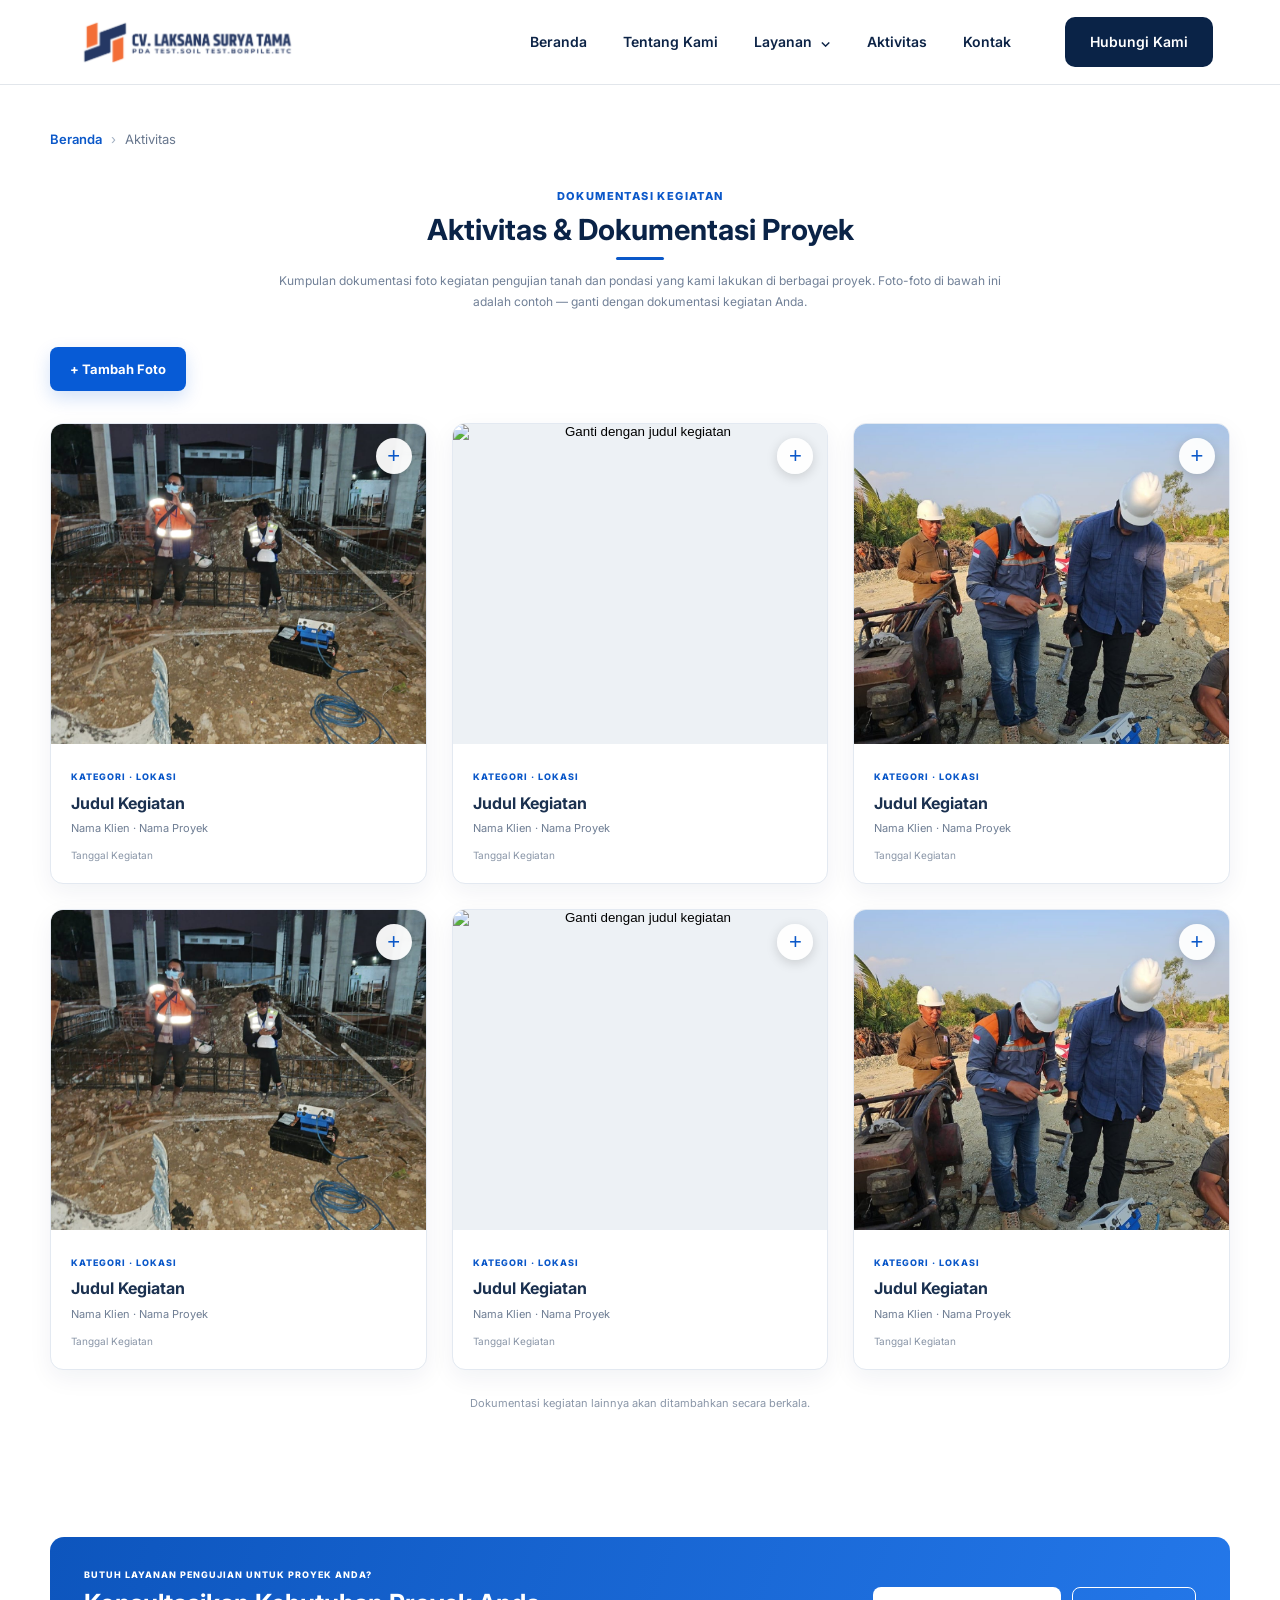
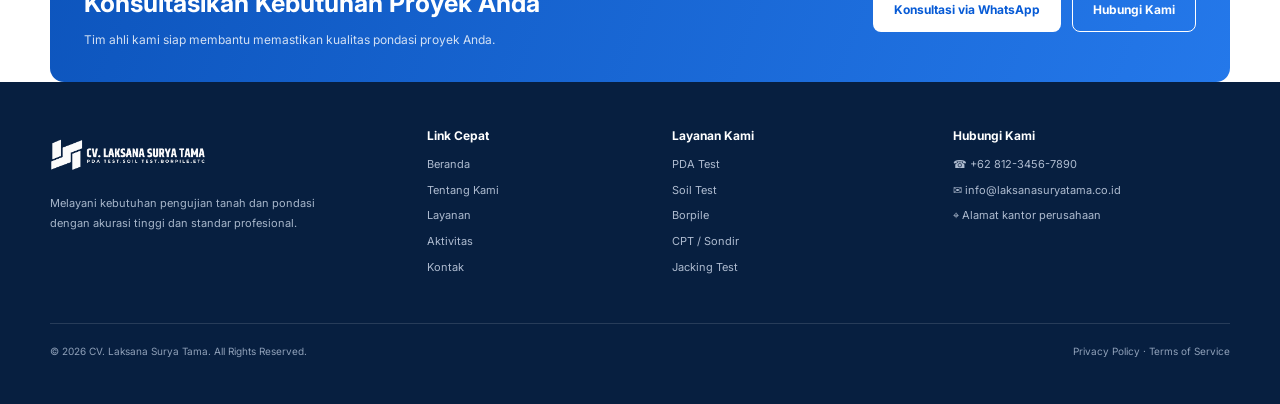
==== commit f6aa478c: "Update homepage soil test dan mobile responsive" ====
--- a/aktivitas.html
+++ b/aktivitas.html
@@ -363,7 +363,7 @@
 <footer class="pda-footer" id="kontak">
   <div class="pda-container pda-footer-grid">
     <div class="pda-footer-company">
-      <img src="images/logo-lst.png" alt="CV. Laksana Surya Tama" class="pda-footer-logo">
+      <img src="images/logo-fother.png" alt="CV. Laksana Surya Tama" class="pda-footer-logo">
       <p>Melayani kebutuhan pengujian tanah dan pondasi dengan akurasi tinggi dan standar profesional.</p>
     </div>
     <div>
--- a/css/style.css
+++ b/css/style.css
@@ -2725,11 +2725,21 @@
   padding-bottom:40px;border-bottom:1px solid rgba(255,255,255,.1);
 }
 .footer-logo{
-  display:block;width:180px;height:auto;max-height:52px;
-  object-fit:contain;object-position:left center;
-  background:#fff;border-radius:6px;padding:6px;
-  margin-bottom:16px;
-}
+    display:block;
+    width:180px;
+    height:auto;
+    max-height:52px;
+
+    object-fit:contain;
+    object-position:left center;
+
+    background:transparent;
+    border-radius:0;
+    padding:0;
+
+    margin-bottom:16px;
+}
+
 .footer-grid p{font-size:14px;line-height:1.7;color:rgba(255,255,255,.55);}
 footer h4{color:#fff;font-size:15px;margin-bottom:18px;font-family:'Sora',sans-serif;}
 footer ul li{margin-bottom:11px;}
@@ -7079,4 +7089,1750 @@
         padding: 20px;
     }
 
+}
+/* =========================================
+   FIX SEMUA LOGO FOOTER
+========================================= */
+
+.footer-logo,
+.pda-footer-logo,
+.soil-footer-logo,
+.borpile-footer-logo,
+.other-footer-logo,
+.footer-company img,
+.pda-footer-company img,
+.soil-footer-company img,
+.borpile-footer-company img,
+.other-footer-company img {
+    background: transparent !important;
+    background-color: transparent !important;
+
+    padding: 0 !important;
+
+    border: none !important;
+    border-radius: 0 !important;
+
+    box-shadow: none !important;
+
+    height: auto !important;
+
+    object-fit: contain;
+    object-position: left center;
+}
+
+/* =========================================================
+   HOME SOIL TEST REDESIGN
+========================================================= */
+
+.home-soil-page {
+    --home-navy: #062c5b;
+    --home-navy-dark: #041f43;
+    --home-orange: #ff6900;
+    --home-blue: #075bd6;
+    --home-text: #162c4c;
+    --home-muted: #68788e;
+    --home-border: #e4e9f0;
+    --home-light: #f7f9fc;
+
+    margin: 0;
+
+    background: #ffffff;
+
+    color: var(--home-text);
+
+    font-family: 'Inter', sans-serif;
+}
+
+.home-soil-page * {
+    box-sizing: border-box;
+}
+
+.home-soil-page a {
+    text-decoration: none;
+}
+
+.home-soil-page img {
+    display: block;
+    max-width: 100%;
+}
+
+.home-container {
+    width: min(1180px, calc(100% - 48px));
+
+    margin-left: auto;
+    margin-right: auto;
+}
+
+
+/* =========================================================
+   HEADER
+========================================================= */
+
+.home-header {
+    position: sticky;
+
+    top: 0;
+
+    z-index: 1000;
+
+    background: #ffffff;
+
+    border-bottom: 1px solid #e8ebef;
+}
+
+.home-nav {
+    width: min(1180px, calc(100% - 48px));
+
+    min-height: 82px;
+
+    margin: auto;
+
+    display: flex;
+
+    align-items: center;
+
+    justify-content: space-between;
+
+    gap: 35px;
+}
+
+.home-logo {
+    width: 220px;
+}
+
+.home-logo img {
+    width: 100%;
+
+    max-height: 58px;
+
+    object-fit: contain;
+}
+
+.home-menu {
+    display: flex;
+
+    align-items: center;
+
+    gap: 32px;
+
+    color: var(--home-navy-dark);
+
+    font-size: 14px;
+
+    font-weight: 700;
+}
+
+.home-menu > a {
+    position: relative;
+
+    color: inherit;
+}
+
+.home-menu > a:not(.home-contact-btn)::after {
+    content: "";
+
+    position: absolute;
+
+    left: 0;
+    bottom: -9px;
+
+    width: 0;
+    height: 2px;
+
+    background: var(--home-orange);
+
+    transition: width .2s ease;
+}
+
+.home-menu > a:hover,
+.home-menu > a.active {
+    color: var(--home-orange);
+}
+
+.home-menu > a:hover::after,
+.home-menu > a.active::after {
+    width: 100%;
+}
+
+.home-contact-btn {
+    margin-left: 35px;
+
+    padding: 14px 23px;
+
+    border-radius: 9px;
+
+    background: var(--home-navy);
+
+    color: #ffffff !important;
+}
+
+.home-contact-btn:hover {
+    background: #08437e;
+}
+
+.home-menu-toggle {
+    display: none;
+
+    border: 0;
+
+    background: none;
+
+    color: var(--home-navy);
+
+    font-size: 27px;
+
+    cursor: pointer;
+}
+
+
+/* =========================================================
+   HERO
+========================================================= */
+
+.home-soil-hero {
+    background: var(--home-navy);
+}
+
+.home-soil-hero-grid {
+    display: grid;
+
+    grid-template-columns: 1fr 1fr;
+
+    min-height: 480px;
+}
+
+.home-soil-hero-content {
+    padding:
+        55px
+        55px
+        55px
+        max(45px, calc((100vw - 1180px) / 2));
+
+    display: flex;
+
+    flex-direction: column;
+
+    justify-content: center;
+
+    color: #ffffff;
+
+    background:
+        linear-gradient(
+            110deg,
+            #062d5c 0%,
+            #07366e 100%
+        );
+}
+
+.home-breadcrumb {
+    display: flex;
+
+    align-items: center;
+
+    gap: 9px;
+
+    margin-bottom: 25px;
+
+    font-size: 12px;
+}
+
+.home-breadcrumb a {
+    color: #ffffff;
+}
+
+.home-breadcrumb span:last-child {
+    color: var(--home-orange);
+
+    font-weight: 700;
+}
+
+.home-soil-hero h1 {
+    margin: 0 0 18px;
+
+    color: #ffffff;
+
+    font-size: clamp(48px, 5vw, 65px);
+
+    line-height: 1;
+
+    letter-spacing: -2px;
+}
+
+.home-hero-description {
+    max-width: 570px;
+
+    margin: 0 0 34px;
+
+    color: rgba(255,255,255,.92);
+
+    font-size: 15px;
+
+    line-height: 1.8;
+}
+
+
+/* Hero image */
+
+.home-soil-hero-image {
+    position: relative;
+
+    overflow: hidden;
+
+    min-height: 480px;
+}
+
+.home-soil-hero-image::before {
+    content: "";
+
+    position: absolute;
+
+    z-index: 2;
+
+    inset: 0;
+
+    background:
+        linear-gradient(
+            90deg,
+            #07366e 0%,
+            rgba(7,54,110,.60) 12%,
+            transparent 35%
+        );
+}
+
+.home-soil-hero-image img {
+    width: 100%;
+
+    height: 100%;
+
+    min-height: 480px;
+
+    object-fit: cover;
+}
+
+
+/* =========================================================
+   HERO FEATURES
+========================================================= */
+
+.home-hero-features {
+    display: grid;
+
+    grid-template-columns:
+        repeat(4, 1fr);
+
+    max-width: 570px;
+}
+
+.home-hero-feature {
+    padding: 0 20px;
+
+    text-align: center;
+
+    border-right:
+        1px solid rgba(255,255,255,.35);
+}
+
+.home-hero-feature:first-child {
+    padding-left: 0;
+}
+
+.home-hero-feature:last-child {
+    border-right: 0;
+}
+
+.home-feature-icon {
+    margin-bottom: 8px;
+
+    color: var(--home-orange);
+
+    font-size: 26px;
+}
+
+.home-hero-feature strong {
+    color: #ffffff;
+
+    font-size: 10px;
+
+    line-height: 1.45;
+}
+
+
+/* =========================================================
+   ABOUT SOIL TEST
+========================================================= */
+
+.home-soil-about {
+    padding: 80px 0 55px;
+
+    background: #ffffff;
+}
+
+.home-soil-about-grid {
+    display: grid;
+
+    grid-template-columns: .75fr 1.25fr;
+
+    align-items: center;
+
+    gap: 70px;
+}
+
+.home-soil-lab-image {
+    overflow: hidden;
+
+    border-radius: 14px;
+
+    height: 350px;
+}
+
+.home-soil-lab-image img {
+    width: 100%;
+
+    height: 100%;
+
+    object-fit: cover;
+}
+
+.home-label {
+    margin: 0 0 7px;
+
+    color: var(--home-orange);
+
+    font-size: 10px;
+
+    font-weight: 800;
+
+    letter-spacing: .5px;
+}
+
+.home-soil-about-content h2 {
+    margin: 0 0 15px;
+
+    color: var(--home-navy);
+
+    font-size: 37px;
+
+    line-height: 1.1;
+}
+
+.home-soil-main-description {
+    margin: 0 0 32px;
+
+    color: #455971;
+
+    font-size: 13px;
+
+    line-height: 1.85;
+}
+
+
+/* =========================================================
+   SOIL PROPERTIES
+========================================================= */
+
+.home-soil-property-grid {
+    display: grid;
+
+    grid-template-columns:
+        repeat(4, 1fr);
+
+    gap: 20px;
+}
+
+.home-soil-property {
+    min-width: 0;
+}
+
+.home-property-icon {
+    width: 42px;
+
+    height: 42px;
+
+    margin-bottom: 10px;
+
+    display: grid;
+
+    place-items: center;
+
+    border-radius: 50%;
+
+    background: #f0f4f9;
+
+    color: var(--home-navy);
+
+    font-size: 18px;
+}
+
+.home-soil-property h3 {
+    margin: 0 0 6px;
+
+    color: var(--home-navy);
+
+    font-size: 11px;
+}
+
+.home-soil-property p {
+    margin: 0;
+
+    color: #68788e;
+
+    font-size: 9px;
+
+    line-height: 1.7;
+}
+
+
+/* =========================================================
+   MANFAAT & KEGUNAAN
+========================================================= */
+
+.home-soil-purpose {
+    padding: 20px 0 70px;
+}
+
+.home-soil-purpose-grid {
+    display: grid;
+
+    grid-template-columns: 1fr 1fr;
+
+    gap: 30px;
+}
+
+.home-purpose-card {
+    padding: 35px;
+
+    border: 1px solid #edf0f4;
+
+    border-radius: 14px;
+
+    background:
+        linear-gradient(
+            135deg,
+            #ffffff,
+            #f6f8fb
+        );
+
+    box-shadow:
+        0 8px 30px rgba(8,38,77,.04);
+}
+
+.home-purpose-card h2 {
+    margin: 0 0 25px;
+
+    color: var(--home-navy);
+
+    font-size: 25px;
+}
+
+.home-purpose-card ul {
+    margin: 0;
+
+    padding: 0;
+
+    list-style: none;
+}
+
+.home-purpose-card li {
+    display: flex;
+
+    align-items: flex-start;
+
+    gap: 10px;
+
+    margin-bottom: 15px;
+
+    color: #344b67;
+
+    font-size: 11px;
+
+    line-height: 1.6;
+}
+
+.home-purpose-card li:last-child {
+    margin-bottom: 0;
+}
+
+.home-purpose-card li > span {
+    width: 18px;
+
+    height: 18px;
+
+    min-width: 18px;
+
+    display: grid;
+
+    place-items: center;
+
+    border: 2px solid var(--home-orange);
+
+    border-radius: 50%;
+
+    color: var(--home-orange);
+
+    font-size: 9px;
+
+    font-weight: 800;
+}
+
+
+/* =========================================================
+   SERVICE SECTION
+========================================================= */
+
+.home-other-services {
+    padding: 15px 0 85px;
+}
+
+.home-section-heading {
+    max-width: 720px;
+
+    margin: 0 auto 35px;
+
+    text-align: center;
+}
+
+.home-section-heading h2 {
+    margin: 0 0 10px;
+
+    color: var(--home-navy);
+
+    font-size: 32px;
+
+    line-height: 1.2;
+}
+
+.home-section-heading > p:last-child {
+    margin: 0;
+
+    color: var(--home-muted);
+
+    font-size: 11px;
+}
+
+
+/* =========================================================
+   SERVICE CARDS
+========================================================= */
+
+.home-service-grid {
+    display: grid;
+
+    grid-template-columns:
+        repeat(3, 1fr);
+
+    gap: 20px;
+}
+
+.home-service-card {
+    min-height: 220px;
+
+    padding: 28px;
+
+    display: flex;
+
+    gap: 22px;
+
+    border: 1px solid var(--home-border);
+
+    border-radius: 14px;
+
+    background: #ffffff;
+
+    color: inherit;
+
+    box-shadow:
+        0 7px 25px rgba(8,38,77,.055);
+
+    transition:
+        transform .25s ease,
+        box-shadow .25s ease,
+        border-color .25s ease;
+}
+
+.home-service-card:hover {
+    transform: translateY(-6px);
+
+    border-color: #c9daf0;
+
+    box-shadow:
+        0 14px 35px rgba(8,38,77,.11);
+}
+
+.home-service-icon {
+    width: 72px;
+
+    height: 72px;
+
+    min-width: 72px;
+
+    display: grid;
+
+    place-items: center;
+
+    border-radius: 14px;
+
+    color: #ffffff;
+
+    font-size: 29px;
+}
+
+.home-service-icon.navy {
+    background: var(--home-navy);
+}
+
+.home-service-icon.orange {
+    background: var(--home-orange);
+}
+
+.home-service-content {
+    min-width: 0;
+
+    display: flex;
+
+    flex-direction: column;
+}
+
+.home-service-content h3 {
+    margin: 2px 0 9px;
+
+    color: var(--home-navy);
+
+    font-size: 16px;
+}
+
+.home-service-content p {
+    margin: 0 0 20px;
+
+    color: var(--home-muted);
+
+    font-size: 11px;
+
+    line-height: 1.7;
+}
+
+.home-service-button {
+    margin-top: auto;
+
+    width: max-content;
+
+    padding: 10px 20px;
+
+    border: 1px solid var(--home-navy);
+
+    border-radius: 7px;
+
+    color: var(--home-navy);
+
+    font-size: 10px;
+
+    font-weight: 700;
+
+    transition: .2s;
+}
+
+.home-service-card:hover
+.home-service-button {
+    background: var(--home-navy);
+
+    color: #ffffff;
+}
+
+
+/* =========================================================
+   FOOTER
+========================================================= */
+
+.home-footer {
+    padding: 50px 0 0;
+
+    background: #062a57;
+
+    color: #a9b8cc;
+}
+
+.home-footer-grid {
+    display: grid;
+
+    grid-template-columns:
+        1.4fr
+        .8fr
+        .9fr
+        1.25fr;
+
+    gap: 50px;
+
+    padding-bottom: 38px;
+}
+
+
+/* FOOTER LOGO */
+
+.home-footer-logo {
+    display: block;
+
+    width: 220px;
+
+    height: auto;
+
+    max-height: 70px;
+
+    margin-bottom: 15px;
+
+    padding: 0;
+
+    border: 0;
+
+    border-radius: 0;
+
+    background: transparent;
+
+    object-fit: contain;
+
+    object-position: left center;
+}
+
+.home-footer-company p {
+    max-width: 270px;
+
+    margin: 0;
+
+    color: #9fb0c6;
+
+    font-size: 11px;
+
+    line-height: 1.8;
+}
+
+.home-footer h3 {
+    margin: 0 0 15px;
+
+    color: #ffffff;
+
+    font-size: 13px;
+}
+
+.home-footer-grid a,
+.home-footer-grid span {
+    display: block;
+
+    margin: 9px 0;
+
+    color: #aebdd0;
+
+    font-size: 11px;
+}
+
+.home-footer-grid a:hover {
+    color: #ffffff;
+}
+
+.home-footer-bottom {
+    padding: 20px 0;
+
+    display: flex;
+
+    justify-content: space-between;
+
+    gap: 20px;
+
+    border-top:
+        1px solid rgba(255,255,255,.13);
+
+    color: #8498b1;
+
+    font-size: 10px;
+}
+
+
+/* =========================================================
+   FLOATING WHATSAPP
+========================================================= */
+
+.floating-whatsapp {
+    position: fixed;
+
+    right: 28px;
+    bottom: 25px;
+
+    z-index: 9999;
+
+    width: 58px;
+    height: 58px;
+
+    display: flex;
+
+    align-items: center;
+    justify-content: center;
+
+    border-radius: 50%;
+
+    background: #25D366;
+
+    color: #ffffff;
+
+    box-shadow:
+        0 8px 25px rgba(0,0,0,.20);
+
+    transition: .25s;
+}
+
+.floating-whatsapp:hover {
+    transform:
+        translateY(-4px)
+        scale(1.05);
+
+    background: #1fbd5b;
+}
+
+.floating-whatsapp svg {
+    width: 30px !important;
+    height: 30px !important;
+
+    min-width: 30px;
+    min-height: 30px;
+}
+
+
+/* =========================================================
+   TABLET
+========================================================= */
+
+@media(max-width:950px) {
+
+    .home-menu-toggle {
+        display: block;
+    }
+
+    .home-menu {
+        position: absolute;
+
+        top: 82px;
+        left: 0;
+        right: 0;
+
+        display: none;
+
+        padding: 22px;
+
+        flex-direction: column;
+
+        align-items: stretch;
+
+        gap: 18px;
+
+        background: #ffffff;
+
+        box-shadow:
+            0 15px 30px rgba(0,0,0,.10);
+    }
+
+    .home-menu.open {
+        display: flex;
+    }
+
+    .home-contact-btn {
+        margin: 0;
+
+        text-align: center;
+    }
+
+    .home-soil-hero-grid {
+        grid-template-columns: 1fr;
+    }
+
+    .home-soil-hero-content {
+        padding: 55px 35px;
+    }
+
+    .home-soil-hero-image {
+        min-height: 420px;
+    }
+
+    .home-soil-hero-image img {
+        min-height: 420px;
+    }
+
+    .home-soil-hero-image::before {
+        background:
+            linear-gradient(
+                180deg,
+                #07366e,
+                transparent 25%
+            );
+    }
+
+    .home-soil-about-grid {
+        grid-template-columns: 1fr;
+
+        gap: 40px;
+    }
+
+    .home-soil-property-grid {
+        grid-template-columns:
+            repeat(2, 1fr);
+    }
+
+    .home-service-grid {
+        grid-template-columns: 1fr;
+    }
+
+    .home-footer-grid {
+        grid-template-columns:
+            repeat(2, 1fr);
+    }
+}
+
+
+/* =========================================================
+   MOBILE
+========================================================= */
+
+@media(max-width:600px) {
+
+    .home-container,
+    .home-nav {
+        width: calc(100% - 28px);
+    }
+
+    .home-logo {
+        width: 185px;
+    }
+
+    .home-soil-hero-content {
+        padding: 40px 22px;
+    }
+
+    .home-soil-hero h1 {
+        font-size: 45px;
+    }
+
+    .home-hero-features {
+        grid-template-columns:
+            repeat(2, 1fr);
+
+        gap: 25px 0;
+    }
+
+    .home-hero-feature:nth-child(2) {
+        border-right: 0;
+    }
+
+    .home-soil-hero-image,
+    .home-soil-hero-image img {
+        min-height: 310px;
+    }
+
+    .home-soil-about {
+        padding: 60px 0 40px;
+    }
+
+    .home-soil-lab-image {
+        height: 270px;
+    }
+
+    .home-soil-about-content h2 {
+        font-size: 31px;
+    }
+
+    .home-soil-property-grid {
+        grid-template-columns: 1fr;
+    }
+
+    .home-soil-purpose-grid {
+        grid-template-columns: 1fr;
+    }
+
+    .home-purpose-card {
+        padding: 27px 22px;
+    }
+
+    .home-service-card {
+        flex-direction: column;
+    }
+
+    .home-footer-grid {
+        grid-template-columns: 1fr;
+
+        gap: 30px;
+    }
+
+    .home-footer-bottom {
+        flex-direction: column;
+
+        gap: 6px;
+    }
+
+    .floating-whatsapp {
+        right: 18px;
+        bottom: 18px;
+
+        width: 54px;
+        height: 54px;
+    }
+
+}
+
+/* =========================================================
+   MAPS / LOKASI
+========================================================= */
+
+.home-location {
+    padding: 85px 0;
+
+    background: #f7f9fc;
+}
+
+
+.home-location-grid {
+    display: grid;
+
+    grid-template-columns: .8fr 1.2fr;
+
+    gap: 35px;
+
+    align-items: stretch;
+}
+
+
+/* ================= INFO ================= */
+
+.home-location-info {
+    padding: 35px;
+
+    border: 1px solid #e4e9f0;
+
+    border-radius: 16px;
+
+    background: #ffffff;
+
+    box-shadow:
+        0 8px 25px rgba(8, 38, 77, .05);
+}
+
+
+.home-location-info h2 {
+    margin: 0;
+
+    color: var(--home-navy);
+
+    font-size: 32px;
+
+    line-height: 1.2;
+}
+
+
+.home-location-line {
+    width: 50px;
+
+    height: 3px;
+
+    margin: 15px 0 20px;
+
+    border-radius: 10px;
+
+    background: var(--home-orange);
+}
+
+
+.home-location-description {
+    max-width: 420px;
+
+    margin: 0 0 27px;
+
+    color: var(--home-muted);
+
+    font-size: 12px;
+
+    line-height: 1.8;
+}
+
+
+/* ================= CONTACT LIST ================= */
+
+.home-contact-list {
+    display: grid;
+
+    gap: 20px;
+}
+
+
+.home-contact-item {
+    display: flex;
+
+    align-items: flex-start;
+
+    gap: 14px;
+}
+
+
+.home-contact-icon {
+    width: 43px;
+
+    height: 43px;
+
+    min-width: 43px;
+
+    display: grid;
+
+    place-items: center;
+
+    border-radius: 10px;
+
+    background: #edf4ff;
+
+    color: var(--home-blue);
+
+    font-size: 18px;
+
+    font-weight: 700;
+}
+
+
+.home-contact-item span {
+    display: block;
+
+    margin-bottom: 3px;
+
+    color: var(--home-navy);
+
+    font-size: 11px;
+
+    font-weight: 700;
+}
+
+
+.home-contact-item a,
+.home-contact-item p {
+    margin: 0;
+
+    color: var(--home-muted);
+
+    font-size: 11px;
+
+    line-height: 1.6;
+}
+
+
+.home-contact-item a:hover {
+    color: var(--home-blue);
+}
+
+
+/* ================= MAP ================= */
+
+.home-map-card {
+    min-height: 430px;
+
+    overflow: hidden;
+
+    border-radius: 16px;
+
+    background: #e8edf3;
+
+    box-shadow:
+        0 10px 30px rgba(8, 38, 77, .08);
+}
+
+
+.home-map-card iframe {
+    width: 100%;
+
+    height: 100%;
+
+    min-height: 430px;
+
+    display: block;
+
+    border: 0;
+}
+
+
+/* =========================================================
+   RUNNING TEXT
+========================================================= */
+
+.home-running-text {
+    position: relative;
+
+    display: flex;
+
+    align-items: center;
+
+    min-height: 62px;
+
+    overflow: hidden;
+
+    background: #082f61;
+
+    border-top: 3px solid var(--home-orange);
+
+    border-bottom: 3px solid var(--home-orange);
+}
+
+
+/* BADGE */
+
+.home-running-badge {
+    position: absolute;
+
+    left: 22px;
+
+    z-index: 5;
+
+    min-height: 36px;
+
+    padding: 0 16px;
+
+    display: flex;
+
+    align-items: center;
+
+    gap: 8px;
+
+    border-radius: 100px;
+
+    background: var(--home-orange);
+
+    color: #ffffff;
+
+    font-size: 11px;
+
+    font-weight: 800;
+
+    white-space: nowrap;
+
+    box-shadow:
+        0 5px 15px rgba(255, 105, 0, .25);
+}
+
+
+.home-running-dot {
+    width: 7px;
+
+    height: 7px;
+
+    border-radius: 50%;
+
+    background: #ffffff;
+
+    animation: homeRunningPulse 1.4s infinite;
+}
+
+
+@keyframes homeRunningPulse {
+
+    0%,
+    100% {
+        opacity: 1;
+    }
+
+    50% {
+        opacity: .3;
+    }
+
+}
+
+
+/* AREA BERJALAN */
+
+.home-running-window {
+    width: 100%;
+
+    overflow: hidden;
+
+    padding-left: 175px;
+}
+
+
+.home-running-track {
+    width: max-content;
+
+    display: flex;
+
+    align-items: center;
+
+    animation:
+        homeRunningMove 30s linear infinite;
+}
+
+
+.home-running-track span {
+    position: relative;
+
+    padding: 0 35px;
+
+    color: rgba(255, 255, 255, .92);
+
+    font-size: 12px;
+
+    font-weight: 600;
+
+    white-space: nowrap;
+}
+
+
+.home-running-track span::after {
+    content: "•";
+
+    position: absolute;
+
+    right: -3px;
+
+    color: var(--home-orange);
+}
+
+
+/* PAUSE SAAT HOVER */
+
+.home-running-text:hover
+.home-running-track {
+    animation-play-state: paused;
+}
+
+
+@keyframes homeRunningMove {
+
+    from {
+        transform: translateX(0);
+    }
+
+    to {
+        transform: translateX(-50%);
+    }
+
+}
+
+
+/* =========================================================
+   RESPONSIVE
+========================================================= */
+
+@media(max-width:950px) {
+
+    .home-location-grid {
+        grid-template-columns: 1fr;
+    }
+
+}
+
+
+@media(max-width:600px) {
+
+    .home-location {
+        padding: 60px 0;
+    }
+
+
+    .home-location-info {
+        padding: 25px 22px;
+    }
+
+
+    .home-location-info h2 {
+        font-size: 28px;
+    }
+
+
+    .home-map-card,
+    .home-map-card iframe {
+        min-height: 330px;
+    }
+
+
+    /* RUNNING TEXT */
+
+    .home-running-text {
+        min-height: 58px;
+    }
+
+
+    .home-running-badge {
+        left: 10px;
+
+        min-height: 32px;
+
+        padding: 0 12px;
+
+        font-size: 9px;
+    }
+
+
+    .home-running-window {
+        padding-left: 135px;
+    }
+
+
+    .home-running-track span {
+        padding: 0 25px;
+
+        font-size: 10px;
+    }
+
+}
+
+/* =========================
+   MOBILE FINAL FIX
+========================= */
+
+@media (max-width: 600px) {
+
+    body {
+        overflow-x: hidden;
+    }
+
+    .home-soil-page {
+        width: 100%;
+        overflow-x: hidden;
+    }
+
+    .home-nav {
+        min-height: 72px;
+    }
+
+    .home-logo {
+        width: 170px;
+    }
+
+    .home-soil-hero-content {
+        padding: 35px 20px 40px;
+    }
+
+    .home-soil-hero h1 {
+        font-size: 42px;
+        line-height: 1.05;
+    }
+
+    .home-hero-description {
+        font-size: 13px;
+        line-height: 1.75;
+    }
+
+    .home-hero-features {
+        grid-template-columns: repeat(2, 1fr);
+        gap: 22px 0;
+    }
+
+    .home-hero-feature {
+        padding: 0 12px;
+    }
+
+    .home-soil-hero-image,
+    .home-soil-hero-image img {
+        min-height: 280px;
+        height: 280px;
+    }
+
+    .home-soil-about-grid {
+        gap: 30px;
+    }
+
+    .home-soil-lab-image {
+        height: 240px;
+    }
+
+    .home-soil-main-description {
+        font-size: 12px;
+    }
+
+    .home-soil-property-grid {
+        grid-template-columns: 1fr;
+        gap: 20px;
+    }
+
+    .home-soil-property {
+        display: flex;
+        gap: 12px;
+        align-items: flex-start;
+    }
+
+    .home-property-icon {
+        min-width: 42px;
+    }
+
+    .home-purpose-card {
+        padding: 24px 20px;
+    }
+
+    .home-purpose-card h2 {
+        font-size: 23px;
+    }
+
+    .home-service-card {
+        min-height: auto;
+        padding: 22px;
+        gap: 16px;
+    }
+
+    .home-service-icon {
+        width: 60px;
+        height: 60px;
+        min-width: 60px;
+    }
+
+    .home-location-grid {
+        gap: 22px;
+    }
+
+    .home-map-card,
+    .home-map-card iframe {
+        min-height: 300px;
+    }
+
+    .home-running-track span {
+        font-size: 9px;
+        padding: 0 22px;
+    }
+
+    .home-footer-logo {
+        width: 190px;
+    }
+
+    .home-footer-grid {
+        gap: 25px;
+    }
+
+    .home-footer-bottom {
+        font-size: 9px;
+    }
+
+    .floating-whatsapp {
+        width: 52px;
+        height: 52px;
+        right: 16px;
+        bottom: 16px;
+    }
+
+}
+
+/* =========================================
+   MOBILE NAVBAR - HOME
+========================================= */
+
+@media (max-width: 950px) {
+
+    .home-header {
+        position: sticky;
+        top: 0;
+        z-index: 9999;
+    }
+
+    .home-nav {
+        position: relative;
+        min-height: 72px;
+    }
+
+    .home-logo {
+        width: 175px;
+    }
+
+    .home-menu-toggle {
+        display: flex;
+
+        width: 44px;
+        height: 44px;
+
+        align-items: center;
+        justify-content: center;
+
+        border: none;
+        border-radius: 8px;
+
+        background: #f4f7fb;
+        color: var(--home-navy);
+
+        font-size: 24px;
+        line-height: 1;
+
+        cursor: pointer;
+
+        transition: .2s ease;
+    }
+
+    .home-menu-toggle:hover {
+        background: #eaf1f9;
+    }
+
+    .home-menu {
+        position: absolute;
+
+        top: calc(100% + 1px);
+        left: 0;
+        right: 0;
+
+        display: flex;
+
+        flex-direction: column;
+        align-items: stretch;
+
+        gap: 0;
+
+        padding: 10px 20px 18px;
+
+        background: #ffffff;
+
+        border-top: 1px solid #edf0f4;
+
+        box-shadow:
+            0 16px 30px rgba(8, 38, 77, .12);
+
+        opacity: 0;
+        visibility: hidden;
+
+        transform: translateY(-12px);
+
+        pointer-events: none;
+
+        transition:
+            opacity .25s ease,
+            transform .25s ease,
+            visibility .25s ease;
+    }
+
+    .home-menu.open {
+        opacity: 1;
+        visibility: visible;
+
+        transform: translateY(0);
+
+        pointer-events: auto;
+    }
+
+    .home-menu > a {
+        width: 100%;
+
+        padding: 14px 6px;
+
+        border-bottom: 1px solid #edf0f4;
+
+        color: var(--home-navy-dark);
+
+        font-size: 14px;
+        font-weight: 700;
+    }
+
+    .home-menu > a:not(.home-contact-btn)::after {
+        display: none;
+    }
+
+    .home-menu > a:hover,
+    .home-menu > a.active {
+        color: var(--home-orange);
+    }
+
+    .home-contact-btn {
+        margin: 14px 0 0;
+
+        padding: 14px !important;
+
+        border-bottom: none !important;
+
+        border-radius: 8px;
+
+        background: var(--home-navy);
+
+        color: #ffffff !important;
+
+        text-align: center;
+    }
+
 }
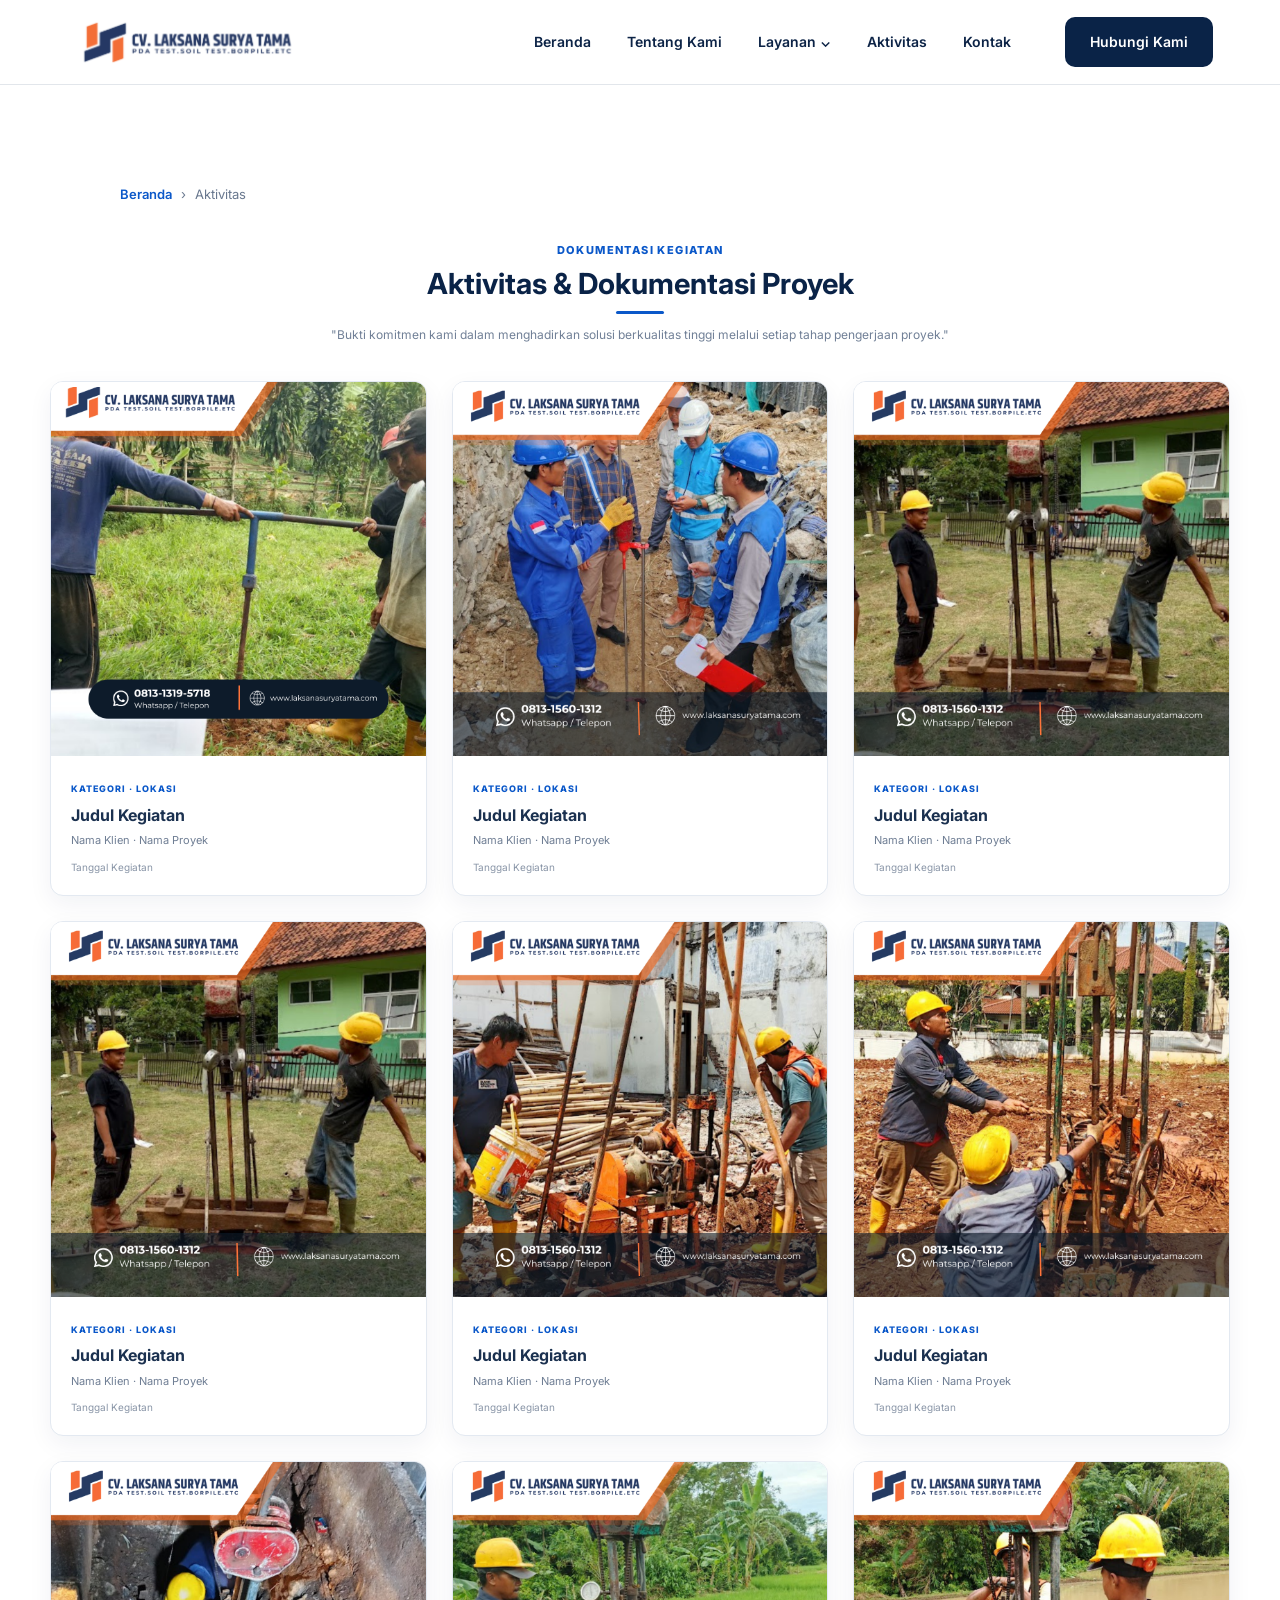
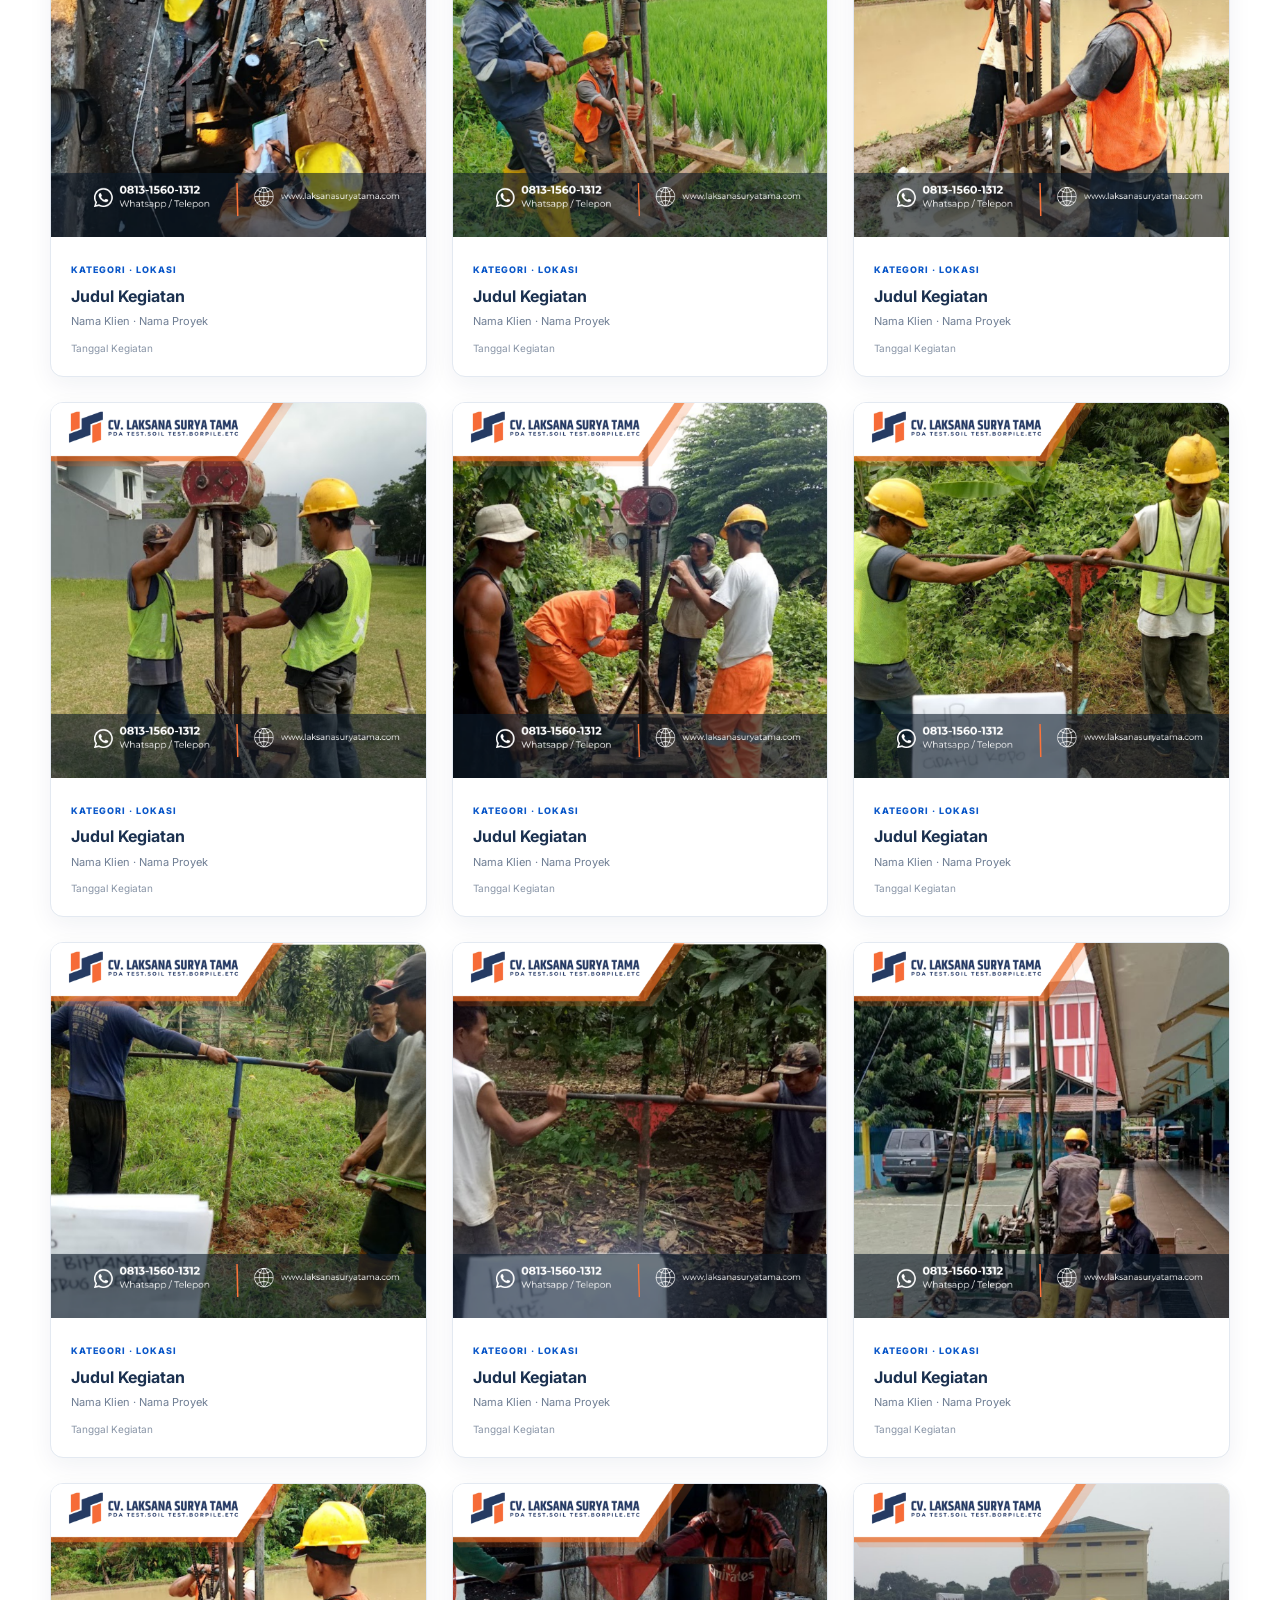
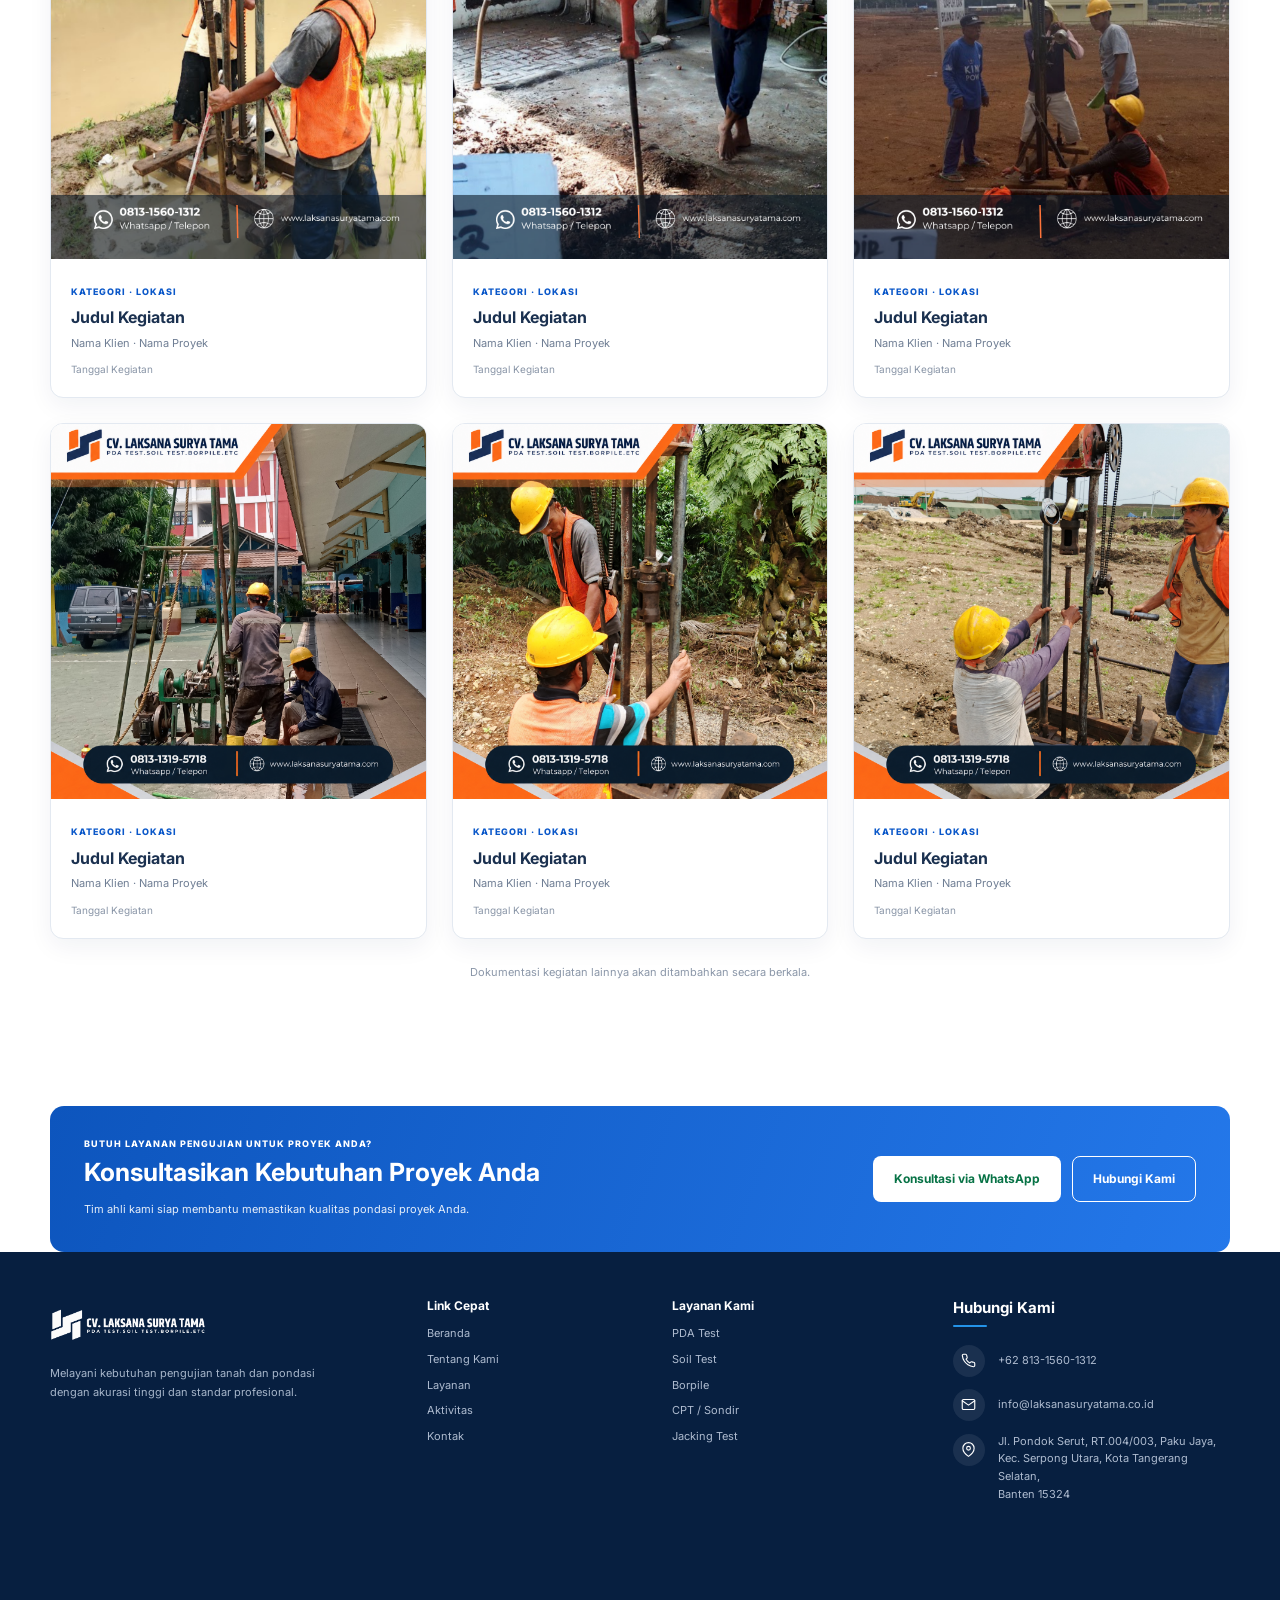
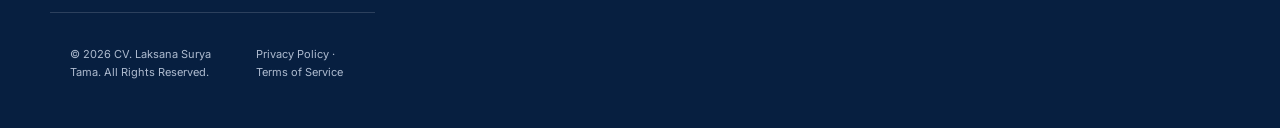
==== commit 4d35f2bb: "Update tampilan PDA Test dan responsive layout" ====
--- a/aktivitas.html
+++ b/aktivitas.html
@@ -50,236 +50,29 @@
       <p class="pda-label">DOKUMENTASI KEGIATAN</p>
       <h2>Aktivitas &amp; Dokumentasi Proyek</h2>
       <div class="pda-heading-line"></div>
-      <p>Kumpulan dokumentasi foto kegiatan pengujian tanah dan pondasi yang kami lakukan di berbagai proyek. Foto-foto di bawah ini adalah contoh — ganti dengan dokumentasi kegiatan Anda.</p>
-    </div>
-
-    <!-- =========================================
-     TAMBAH FOTO AKTIVITAS
-========================================= -->
-
-<div class="activity-upload-area">
-
-    <button
-        type="button"
-        class="activity-add-btn"
-        id="activityAddBtn">
-
-        + Tambah Foto
-
-    </button>
-
-
-    <!-- FORM TAMBAH FOTO -->
-    <div
-        class="activity-upload-form"
-        id="activityUploadForm">
-
-        <div class="activity-form-header">
-
-            <div>
-                <h3>Tambah Dokumentasi</h3>
-                <p>Tambahkan foto aktivitas proyek.</p>
-            </div>
-
-            <button
-                type="button"
-                class="activity-form-close"
-                id="activityFormClose">
-
-                ×
-
-            </button>
-
-        </div>
-
-
-        <div class="activity-form-grid">
-
-            <!-- Upload Foto -->
-            <div class="activity-form-group activity-file-group">
-
-                <label for="activityPhoto">
-                    Foto
-                </label>
-
-                <label
-                    for="activityPhoto"
-                    class="activity-file-box">
-
-                    <span class="activity-upload-icon">
-                        ↑
-                    </span>
-
-                    <strong>
-                        Pilih Foto
-                    </strong>
-
-                    <small>
-                        JPG, JPEG, PNG
-                    </small>
-
-                    <input
-                        type="file"
-                        id="activityPhoto"
-                        accept="image/png,image/jpeg">
-
-                </label>
-
-            </div>
-
-
-            <!-- Preview -->
-            <div
-                class="activity-preview"
-                id="activityPreview">
-
-                <span>
-                    Preview foto akan muncul di sini
-                </span>
-
-                <img
-                    id="activityPreviewImage"
-                    src=""
-                    alt="Preview">
-
-            </div>
-
-
-            <!-- Judul -->
-            <div class="activity-form-group">
-
-                <label for="activityTitle">
-                    Judul Aktivitas
-                </label>
-
-                <input
-                    type="text"
-                    id="activityTitle"
-                    placeholder="Contoh: PDA Test Proyek Tangerang">
-
-            </div>
-
-
-            <!-- Jenis -->
-            <div class="activity-form-group">
-
-                <label for="activityCategory">
-                    Jenis Layanan
-                </label>
-
-                <select id="activityCategory">
-
-                    <option value="">
-                        Pilih layanan
-                    </option>
-
-                    <option value="PDA Test">
-                        PDA Test
-                    </option>
-
-                    <option value="Soil Test">
-                        Soil Test
-                    </option>
-
-                    <option value="Borpile">
-                        Borpile
-                    </option>
-
-                    <option value="CPT / Sondir">
-                        CPT / Sondir
-                    </option>
-
-                    <option value="Jacking Test">
-                        Jacking Test
-                    </option>
-
-                    <option value="Survey Topografi">
-                        Survey Topografi
-                    </option>
-
-                    <option value="Lainnya">
-                        Lainnya
-                    </option>
-
-                </select>
-
-            </div>
-
-
-            <!-- Lokasi -->
-            <div class="activity-form-group">
-
-                <label for="activityLocation">
-                    Lokasi
-                </label>
-
-                <input
-                    type="text"
-                    id="activityLocation"
-                    placeholder="Contoh: Tangerang, Banten">
-
-            </div>
-
-
-            <!-- Tanggal -->
-            <div class="activity-form-group">
-
-                <label for="activityDate">
-                    Tanggal
-                </label>
-
-                <input
-                    type="date"
-                    id="activityDate">
-
-            </div>
-
-        </div>
-
-
-        <div class="activity-form-actions">
-
-            <button
-                type="button"
-                class="activity-cancel-btn"
-                id="activityCancelBtn">
-
-                Batal
-
-            </button>
-
-            <button
-                type="button"
-                class="activity-save-btn"
-                id="activitySaveBtn">
-
-                Simpan Foto
-
-            </button>
-
-        </div>
-
-    </div>
+      <p>"Bukti komitmen kami dalam menghadirkan solusi berkualitas tinggi melalui setiap tahap pengerjaan proyek."</p>
+    </div>
+
 
 </div>
     <div class="pda-activity-grid pda-activity-grid--gallery">
 
       <article class="pda-activity-card">
         <button class="pda-image-button" type="button" data-image="images/pda-test-lapangan-1.jpg" data-alt="Ganti dengan judul kegiatan" aria-label="Lihat foto dokumentasi">
-          <img src="images/pda-test-lapangan-1.jpg" alt="Ganti dengan judul kegiatan">
-          <span>+</span>
-        </button>
-        <div class="pda-activity-body">
-          <small>KATEGORI · LOKASI</small>
-          <h3>Judul Kegiatan</h3>
-          <p>Nama Klien · Nama Proyek</p>
-          <time datetime="2026-01-01">Tanggal Kegiatan</time>
-        </div>
-      </article>
-
-      <article class="pda-activity-card">
-        <button class="pda-image-button" type="button" data-image="images/pda-test-lapangan-2.jpg" data-alt="Ganti dengan judul kegiatan" aria-label="Lihat foto dokumentasi">
-          <img src="images/pda-test-lapangan-2.jpg" alt="Ganti dengan judul kegiatan">
+          <img src="images/1.png" alt="Ganti dengan judul kegiatan">
+          <span>+</span>
+        </button>
+        <div class="pda-activity-body">
+          <small>KATEGORI · LOKASI</small>
+          <h3>Judul Kegiatan</h3>
+          <p>Nama Klien · Nama Proyek</p>
+          <time datetime="2026-01-01">Tanggal Kegiatan</time>
+        </div>
+      </article>
+
+      <article class="pda-activity-card">
+        <button class="pda-image-button" type="button" data-image="images/pda-test-lapangan-2.jpg" data-alt="Ganti dengan judul kegiatan" aria-label="Lihat foto dokumentasi">
+          <img src="images/2.png" alt="Ganti dengan judul kegiatan">
           <span>+</span>
         </button>
         <div class="pda-activity-body">
@@ -292,7 +85,7 @@
 
       <article class="pda-activity-card">
         <button class="pda-image-button" type="button" data-image="images/tentang-kami.jpg" data-alt="Ganti dengan judul kegiatan" aria-label="Lihat foto dokumentasi">
-          <img src="images/tentang-kami.jpg" alt="Ganti dengan judul kegiatan">
+          <img src="images/3.png" alt="Ganti dengan judul kegiatan">
           <span>+</span>
         </button>
         <div class="pda-activity-body">
@@ -305,20 +98,20 @@
 
       <article class="pda-activity-card">
         <button class="pda-image-button" type="button" data-image="images/pda-test-lapangan-1.jpg" data-alt="Ganti dengan judul kegiatan" aria-label="Lihat foto dokumentasi">
-          <img src="images/pda-test-lapangan-1.jpg" alt="Ganti dengan judul kegiatan">
-          <span>+</span>
-        </button>
-        <div class="pda-activity-body">
-          <small>KATEGORI · LOKASI</small>
-          <h3>Judul Kegiatan</h3>
-          <p>Nama Klien · Nama Proyek</p>
-          <time datetime="2026-01-01">Tanggal Kegiatan</time>
-        </div>
-      </article>
-
-      <article class="pda-activity-card">
-        <button class="pda-image-button" type="button" data-image="images/pda-test-lapangan-2.jpg" data-alt="Ganti dengan judul kegiatan" aria-label="Lihat foto dokumentasi">
-          <img src="images/pda-test-lapangan-2.jpg" alt="Ganti dengan judul kegiatan">
+          <img src="images/3.png" alt="Ganti dengan judul kegiatan">
+          <span>+</span>
+        </button>
+        <div class="pda-activity-body">
+          <small>KATEGORI · LOKASI</small>
+          <h3>Judul Kegiatan</h3>
+          <p>Nama Klien · Nama Proyek</p>
+          <time datetime="2026-01-01">Tanggal Kegiatan</time>
+        </div>
+      </article>
+
+      <article class="pda-activity-card">
+        <button class="pda-image-button" type="button" data-image="images/pda-test-lapangan-2.jpg" data-alt="Ganti dengan judul kegiatan" aria-label="Lihat foto dokumentasi">
+          <img src="images/4.png" alt="Ganti dengan judul kegiatan">
           <span>+</span>
         </button>
         <div class="pda-activity-body">
@@ -331,7 +124,202 @@
 
       <article class="pda-activity-card">
         <button class="pda-image-button" type="button" data-image="images/tentang-kami.jpg" data-alt="Ganti dengan judul kegiatan" aria-label="Lihat foto dokumentasi">
-          <img src="images/tentang-kami.jpg" alt="Ganti dengan judul kegiatan">
+          <img src="images/5.png" alt="Ganti dengan judul kegiatan">
+          <span>+</span>
+        </button>
+        <div class="pda-activity-body">
+          <small>KATEGORI · LOKASI</small>
+          <h3>Judul Kegiatan</h3>
+          <p>Nama Klien · Nama Proyek</p>
+          <time datetime="2026-01-01">Tanggal Kegiatan</time>
+        </div>
+      </article>
+
+      <article class="pda-activity-card">
+        <button class="pda-image-button" type="button" data-image="images/pda-test-lapangan-2.jpg" data-alt="Ganti dengan judul kegiatan" aria-label="Lihat foto dokumentasi">
+          <img src="images/6.png" alt="Ganti dengan judul kegiatan">
+          <span>+</span>
+        </button>
+        <div class="pda-activity-body">
+          <small>KATEGORI · LOKASI</small>
+          <h3>Judul Kegiatan</h3>
+          <p>Nama Klien · Nama Proyek</p>
+          <time datetime="2026-01-01">Tanggal Kegiatan</time>
+        </div>
+      </article>
+
+      <article class="pda-activity-card">
+        <button class="pda-image-button" type="button" data-image="images/pda-test-lapangan-2.jpg" data-alt="Ganti dengan judul kegiatan" aria-label="Lihat foto dokumentasi">
+          <img src="images/7.png" alt="Ganti dengan judul kegiatan">
+          <span>+</span>
+        </button>
+        <div class="pda-activity-body">
+          <small>KATEGORI · LOKASI</small>
+          <h3>Judul Kegiatan</h3>
+          <p>Nama Klien · Nama Proyek</p>
+          <time datetime="2026-01-01">Tanggal Kegiatan</time>
+        </div>
+      </article>
+
+      <article class="pda-activity-card">
+        <button class="pda-image-button" type="button" data-image="images/pda-test-lapangan-2.jpg" data-alt="Ganti dengan judul kegiatan" aria-label="Lihat foto dokumentasi">
+          <img src="images/8.png" alt="Ganti dengan judul kegiatan">
+          <span>+</span>
+        </button>
+        <div class="pda-activity-body">
+          <small>KATEGORI · LOKASI</small>
+          <h3>Judul Kegiatan</h3>
+          <p>Nama Klien · Nama Proyek</p>
+          <time datetime="2026-01-01">Tanggal Kegiatan</time>
+        </div>
+      </article>
+
+      <article class="pda-activity-card">
+        <button class="pda-image-button" type="button" data-image="images/pda-test-lapangan-2.jpg" data-alt="Ganti dengan judul kegiatan" aria-label="Lihat foto dokumentasi">
+          <img src="images/9.png" alt="Ganti dengan judul kegiatan">
+          <span>+</span>
+        </button>
+        <div class="pda-activity-body">
+          <small>KATEGORI · LOKASI</small>
+          <h3>Judul Kegiatan</h3>
+          <p>Nama Klien · Nama Proyek</p>
+          <time datetime="2026-01-01">Tanggal Kegiatan</time>
+        </div>
+      </article>
+
+      <article class="pda-activity-card">
+        <button class="pda-image-button" type="button" data-image="images/pda-test-lapangan-2.jpg" data-alt="Ganti dengan judul kegiatan" aria-label="Lihat foto dokumentasi">
+          <img src="images/10.png" alt="Ganti dengan judul kegiatan">
+          <span>+</span>
+        </button>
+        <div class="pda-activity-body">
+          <small>KATEGORI · LOKASI</small>
+          <h3>Judul Kegiatan</h3>
+          <p>Nama Klien · Nama Proyek</p>
+          <time datetime="2026-01-01">Tanggal Kegiatan</time>
+        </div>
+      </article>
+
+      <article class="pda-activity-card">
+        <button class="pda-image-button" type="button" data-image="images/pda-test-lapangan-2.jpg" data-alt="Ganti dengan judul kegiatan" aria-label="Lihat foto dokumentasi">
+          <img src="images/11.png" alt="Ganti dengan judul kegiatan">
+          <span>+</span>
+        </button>
+        <div class="pda-activity-body">
+          <small>KATEGORI · LOKASI</small>
+          <h3>Judul Kegiatan</h3>
+          <p>Nama Klien · Nama Proyek</p>
+          <time datetime="2026-01-01">Tanggal Kegiatan</time>
+        </div>
+      </article>
+
+      <article class="pda-activity-card">
+        <button class="pda-image-button" type="button" data-image="images/pda-test-lapangan-2.jpg" data-alt="Ganti dengan judul kegiatan" aria-label="Lihat foto dokumentasi">
+          <img src="images/12.png" alt="Ganti dengan judul kegiatan">
+          <span>+</span>
+        </button>
+        <div class="pda-activity-body">
+          <small>KATEGORI · LOKASI</small>
+          <h3>Judul Kegiatan</h3>
+          <p>Nama Klien · Nama Proyek</p>
+          <time datetime="2026-01-01">Tanggal Kegiatan</time>
+        </div>
+      </article>
+
+      <article class="pda-activity-card">
+        <button class="pda-image-button" type="button" data-image="images/pda-test-lapangan-2.jpg" data-alt="Ganti dengan judul kegiatan" aria-label="Lihat foto dokumentasi">
+          <img src="images/13.png" alt="Ganti dengan judul kegiatan">
+          <span>+</span>
+        </button>
+        <div class="pda-activity-body">
+          <small>KATEGORI · LOKASI</small>
+          <h3>Judul Kegiatan</h3>
+          <p>Nama Klien · Nama Proyek</p>
+          <time datetime="2026-01-01">Tanggal Kegiatan</time>
+        </div>
+      </article>
+
+      <article class="pda-activity-card">
+        <button class="pda-image-button" type="button" data-image="images/pda-test-lapangan-2.jpg" data-alt="Ganti dengan judul kegiatan" aria-label="Lihat foto dokumentasi">
+          <img src="images/14.png" alt="Ganti dengan judul kegiatan">
+          <span>+</span>
+        </button>
+        <div class="pda-activity-body">
+          <small>KATEGORI · LOKASI</small>
+          <h3>Judul Kegiatan</h3>
+          <p>Nama Klien · Nama Proyek</p>
+          <time datetime="2026-01-01">Tanggal Kegiatan</time>
+        </div>
+      </article>
+
+      <article class="pda-activity-card">
+        <button class="pda-image-button" type="button" data-image="images/pda-test-lapangan-2.jpg" data-alt="Ganti dengan judul kegiatan" aria-label="Lihat foto dokumentasi">
+          <img src="images/15.png" alt="Ganti dengan judul kegiatan">
+          <span>+</span>
+        </button>
+        <div class="pda-activity-body">
+          <small>KATEGORI · LOKASI</small>
+          <h3>Judul Kegiatan</h3>
+          <p>Nama Klien · Nama Proyek</p>
+          <time datetime="2026-01-01">Tanggal Kegiatan</time>
+        </div>
+      </article>
+
+      <article class="pda-activity-card">
+        <button class="pda-image-button" type="button" data-image="images/pda-test-lapangan-2.jpg" data-alt="Ganti dengan judul kegiatan" aria-label="Lihat foto dokumentasi">
+          <img src="images/16.png" alt="Ganti dengan judul kegiatan">
+          <span>+</span>
+        </button>
+        <div class="pda-activity-body">
+          <small>KATEGORI · LOKASI</small>
+          <h3>Judul Kegiatan</h3>
+          <p>Nama Klien · Nama Proyek</p>
+          <time datetime="2026-01-01">Tanggal Kegiatan</time>
+        </div>
+      </article>
+
+      <article class="pda-activity-card">
+        <button class="pda-image-button" type="button" data-image="images/pda-test-lapangan-2.jpg" data-alt="Ganti dengan judul kegiatan" aria-label="Lihat foto dokumentasi">
+          <img src="images/17.png" alt="Ganti dengan judul kegiatan">
+          <span>+</span>
+        </button>
+        <div class="pda-activity-body">
+          <small>KATEGORI · LOKASI</small>
+          <h3>Judul Kegiatan</h3>
+          <p>Nama Klien · Nama Proyek</p>
+          <time datetime="2026-01-01">Tanggal Kegiatan</time>
+        </div>
+      </article>
+
+      <article class="pda-activity-card">
+        <button class="pda-image-button" type="button" data-image="images/pda-test-lapangan-2.jpg" data-alt="Ganti dengan judul kegiatan" aria-label="Lihat foto dokumentasi">
+          <img src="images/18.png" alt="Ganti dengan judul kegiatan">
+          <span>+</span>
+        </button>
+        <div class="pda-activity-body">
+          <small>KATEGORI · LOKASI</small>
+          <h3>Judul Kegiatan</h3>
+          <p>Nama Klien · Nama Proyek</p>
+          <time datetime="2026-01-01">Tanggal Kegiatan</time>
+        </div>
+      </article>
+
+      <article class="pda-activity-card">
+        <button class="pda-image-button" type="button" data-image="images/pda-test-lapangan-2.jpg" data-alt="Ganti dengan judul kegiatan" aria-label="Lihat foto dokumentasi">
+          <img src="images/19.png" alt="Ganti dengan judul kegiatan">
+          <span>+</span>
+        </button>
+        <div class="pda-activity-body">
+          <small>KATEGORI · LOKASI</small>
+          <h3>Judul Kegiatan</h3>
+          <p>Nama Klien · Nama Proyek</p>
+          <time datetime="2026-01-01">Tanggal Kegiatan</time>
+        </div>
+      </article>
+
+      <article class="pda-activity-card">
+        <button class="pda-image-button" type="button" data-image="images/pda-test-lapangan-2.jpg" data-alt="Ganti dengan judul kegiatan" aria-label="Lihat foto dokumentasi">
+          <img src="images/20.png" alt="Ganti dengan judul kegiatan">
           <span>+</span>
         </button>
         <div class="pda-activity-body">
@@ -354,7 +342,7 @@
       <span>Tim ahli kami siap membantu memastikan kualitas pondasi proyek Anda.</span>
     </div>
     <div class="pda-cta-buttons">
-      <a class="pda-btn pda-btn-light" href="https://wa.me/6281234567890" target="_blank" rel="noopener">Konsultasi via WhatsApp</a>
+      <a class="pda-btn pda-btn-light" href="https://wa.me/6281315601312" target="_blank" rel="noopener">Konsultasi via WhatsApp</a>
       <a class="pda-btn pda-btn-transparent" href="index.html#kontak">Hubungi Kami</a>
     </div>
   </section>
@@ -383,11 +371,76 @@
       <a href="index.html#layanan">Jacking Test</a>
     </div>
     <div>
-      <h3>Hubungi Kami</h3>
-      <a href="tel:+6281234567890">☎ +62 812-3456-7890</a>
-      <a href="mailto:info@laksanasuryatama.co.id">✉ info@laksanasuryatama.co.id</a>
-      <span>⌖ Alamat kantor perusahaan</span>
-    </div>
+      <div class="footer-contact-modern">
+
+    <h3>Hubungi Kami</h3>
+    <div class="footer-contact-line"></div>
+
+    <!-- TELEPON -->
+    <a href="tel:+6281315601312" class="footer-contact-item">
+
+        <span class="footer-contact-icon">
+            <svg viewBox="0 0 24 24" aria-hidden="true">
+                <path d="M22 16.92v3a2 2 0 0 1-2.18 2
+                19.79 19.79 0 0 1-8.63-3.07
+                19.5 19.5 0 0 1-6-6
+                19.79 19.79 0 0 1-3.07-8.67
+                A2 2 0 0 1 4.11 2h3
+                a2 2 0 0 1 2 1.72
+                12.84 12.84 0 0 0 .7 2.81
+                2 2 0 0 1-.45 2.11L8.09 9.91
+                a16 16 0 0 0 6 6l1.27-1.27
+                a2 2 0 0 1 2.11-.45
+                12.84 12.84 0 0 0 2.81.7
+                A2 2 0 0 1 22 16.92z"/>
+            </svg>
+        </span>
+
+        <span>+62 813-1560-1312</span>
+
+    </a>
+
+
+    <!-- EMAIL -->
+    <a
+        href="mailto:info@laksanasuryatama.co.id"
+        class="footer-contact-item">
+
+        <span class="footer-contact-icon">
+            <svg viewBox="0 0 24 24" aria-hidden="true">
+                <path d="M4 4h16c1.1 0 2 .9 2 2v12
+                c0 1.1-.9 2-2 2H4
+                c-1.1 0-2-.9-2-2V6
+                c0-1.1.9-2 2-2z"/>
+                <polyline points="22,6 12,13 2,6"/>
+            </svg>
+        </span>
+
+        <span>info@laksanasuryatama.co.id</span>
+
+    </a>
+
+
+    <!-- ALAMAT -->
+    <div class="footer-contact-item footer-contact-address">
+
+        <span class="footer-contact-icon">
+            <svg viewBox="0 0 24 24" aria-hidden="true">
+                <path d="M21 10c0 7-9 13-9 13S3 17 3 10
+                a9 9 0 1 1 18 0z"/>
+                <circle cx="12" cy="10" r="3"/>
+            </svg>
+        </span>
+
+        <span>
+            Jl. Pondok Serut, RT.004/003, Paku Jaya,<br>
+            Kec. Serpong Utara, Kota Tangerang Selatan,<br>
+            Banten 15324
+        </span>
+
+    </div>
+
+</div>
   </div>
   <div class="pda-container pda-footer-bottom">
     <span>© 2026 CV. Laksana Surya Tama. All Rights Reserved.</span>
@@ -400,6 +453,13 @@
   <img id="pdaModalImage" src="" alt="Dokumentasi kegiatan">
 </div>
 
+<!-- GSAP -->
+<script src="https://cdnjs.cloudflare.com/ajax/libs/gsap/3.13.0/gsap.min.js"></script>
+
+<!-- GSAP ScrollTrigger -->
+<script src="https://cdnjs.cloudflare.com/ajax/libs/gsap/3.13.0/ScrollTrigger.min.js"></script>
+
+<!-- SCRIPT WEBSITE -->
 <script src="js/script.js"></script>
 </body>
 </html>
--- a/css/style.css
+++ b/css/style.css
@@ -1,3 +1,5 @@
+/* CLEANED STYLE.CSS — CV. LAKSANA SURYA TAMA */
+
 :root{
   --navy-900:#0A1F3D;
   --navy-800:#0F2A52;
@@ -59,2264 +61,6 @@
 .btn-outline:hover{background:rgba(255,255,255,.12);}
 .btn-outline-navy{border-color:var(--navy-800);color:var(--navy-800);}
 .btn-outline-navy:hover{background:var(--navy-800);color:#fff;}
-
-/* ===== Header ===== */
-header{
-  position:sticky;top:0;z-index:100;
-  background:#fff;
-  border-bottom:1px solid var(--border);
-}
-.nav-wrap{
-  display:flex;align-items:center;justify-content:space-between;
-  padding:16px 24px;max-width:1180px;margin:0 auto;
-}
-.logo{display:flex;align-items:center;gap:10px;font-family:'Sora',sans-serif;font-weight:800;color:var(--navy-800);font-size:18px;}
-.logo-mark{
-  width:36px;height:36px;border-radius:9px;
-  background:linear-gradient(135deg,var(--navy-800),var(--navy-700));
-  display:flex;align-items:center;justify-content:center;
-  color:var(--orange-500);font-weight:800;font-size:16px;
-}
-nav.menu{display:flex;align-items:center;gap:36px;}
-nav.menu a{
-  font-weight:600;font-size:15px;color:var(--navy-800);
-  position:relative;padding:4px 0;
-}
-nav.menu a.active{color:var(--orange-600);}
-nav.menu a::after{
-  content:'';position:absolute;left:0;bottom:-4px;width:0;height:2px;
-  background:var(--orange-500);transition:width .2s ease;
-}
-nav.menu a:hover::after{width:100%;}
-.header-actions{display:flex;align-items:center;gap:18px;}
-.btn-header{background:var(--navy-800);color:#fff;padding:12px 22px;border-radius:9px;font-weight:600;font-size:14px;}
-.btn-header:hover{background:var(--navy-700);}
-.burger{display:none;width:26px;height:20px;flex-direction:column;justify-content:space-between;cursor:pointer;background:none;border:none;}
-.burger span{display:block;height:2px;background:var(--navy-800);border-radius:2px;}
-
-/* ===== Hero ===== */
-.hero{
-  position:relative;
-  min-height:640px;
-  display:flex;align-items:center;
-  background:
-    linear-gradient(100deg, rgba(10,31,61,.92) 20%, rgba(10,31,61,.55) 55%, rgba(10,31,61,.25) 100%),
-    url('https://images.unsplash.com/photo-1541888946425-d81bb19240f5?auto=format&fit=crop&w=1800&q=80') center/cover no-repeat;
-  overflow:hidden;
-}
-.hero::after{
-  content:'';position:absolute;inset:0;
-  background-image:radial-gradient(circle at 1px 1px, rgba(255,255,255,.08) 1px, transparent 0);
-  background-size:26px 26px;
-  pointer-events:none;
-}
-.hero-inner{position:relative;z-index:2;max-width:660px;padding:100px 0 130px;}
-.hero h1{
-  font-size:48px;color:#fff;font-weight:800;margin-bottom:22px;letter-spacing:-.02em;
-}
-.hero h1 .accent{color:var(--orange-500);}
-.hero p{color:rgba(255,255,255,.85);font-size:17px;max-width:520px;margin-bottom:34px;}
-.hero-btns{display:flex;gap:16px;flex-wrap:wrap;}
-
-/* ===== Services (overlap card) ===== */
-.services-card{
-  position:relative;z-index:3;
-  max-width:1040px;margin:-96px auto 0;
-  background:#fff;border-radius:var(--radius-lg);
-  box-shadow:var(--shadow);
-  padding:40px 30px;
-  display:grid;grid-template-columns:repeat(4,1fr);gap:0;
-}
-.service-item{
-  padding:0 22px;position:relative;
-}
-.service-item:not(:first-child){border-left:1px solid var(--border);}
-.service-icon{
-  width:46px;height:46px;border-radius:11px;
-  display:flex;align-items:center;justify-content:center;
-  margin-bottom:16px;color:#fff;
-}
-.service-icon.navy{background:var(--navy-800);}
-.service-icon.orange{background:var(--orange-500);}
-.service-item h3{font-size:17px;margin-bottom:8px;}
-.service-item p{font-size:14px;color:var(--text-muted);}
-
-/* ===== About ===== */
-.about{padding:150px 0 90px;}
-.about-grid{display:grid;grid-template-columns:1.05fr .95fr;gap:64px;align-items:center;}
-.about h2{font-size:34px;margin-bottom:18px;}
-.about p{margin-bottom:16px;font-size:15.5px;}
-.about-points{margin-top:22px;display:flex;flex-direction:column;gap:14px;}
-.about-point{display:flex;gap:12px;align-items:flex-start;font-size:14.5px;color:var(--navy-800);font-weight:600;}
-.check{
-  width:22px;height:22px;border-radius:50%;background:var(--orange-500);
-  color:#fff;display:flex;align-items:center;justify-content:center;font-size:12px;flex:none;margin-top:2px;
-}
-.about-img{
-  border-radius:var(--radius-lg);overflow:hidden;box-shadow:var(--shadow);
-  aspect-ratio:4/3.4;
-}
-.about-img img{width:100%;height:100%;object-fit:cover;}
-
-/* ===== Stats ===== */
-.stats{background:var(--bg-alt);padding:56px 0;}
-.stats-grid{
-  display:grid;grid-template-columns:repeat(4,1fr);
-  text-align:center;
-}
-.stat-item{padding:0 20px;position:relative;}
-.stat-item:not(:first-child)::before{
-  content:'';position:absolute;left:0;top:8px;bottom:8px;width:1px;background:var(--border);
-}
-.stat-num{font-family:'Sora',sans-serif;font-weight:800;font-size:38px;color:var(--navy-800);}
-.stat-label{font-size:14px;color:var(--text-muted);margin-top:6px;font-weight:500;}
-
-/* ===== Contact ===== */
-.contact{padding:90px 0;}
-.contact-grid{display:grid;grid-template-columns:1fr 1fr;gap:28px;align-items:stretch;}
-.contact-card{
-  background:var(--bg-alt);border-radius:var(--radius-lg);padding:40px 36px;
-}
-.contact-card h3{font-size:26px;margin:6px 0 22px;}
-.divider-orange{width:56px;height:4px;background:var(--orange-500);border-radius:4px;margin-bottom:22px;}
-.contact-row{display:flex;gap:16px;align-items:flex-start;margin-bottom:22px;}
-.contact-row:last-child{margin-bottom:0;}
-.contact-ico{
-  width:40px;height:40px;border-radius:9px;flex:none;
-  display:flex;align-items:center;justify-content:center;font-size:18px;
-}
-.ico-navy{background:var(--navy-800);color:#fff;}
-.ico-orange-soft{background:#FFE3D1;color:var(--orange-600);}
-.contact-row strong{display:block;color:var(--navy-800);font-size:15px;margin-bottom:3px;}
-.contact-row span{font-size:14.5px;color:var(--text-body);}
-.map-card{
-  border-radius:var(--radius-lg);overflow:hidden;box-shadow:var(--shadow);
-  min-height:420px;
-}
-.map-card iframe{width:100%;height:100%;min-height:420px;border:0;display:block;}
-
-/* ===== Marquee (running text) ===== */
-.marquee-bar{
-  position:relative;
-  background:var(--navy-800);
-  border-top:3px solid var(--orange-500);
-  border-bottom:3px solid var(--orange-500);
-  overflow:hidden;
-  padding:16px 0;
-}
-.marquee-badge{
-  position:absolute;left:24px;top:50%;transform:translateY(-50%);
-  z-index:2;
-  background:var(--orange-500);color:#fff;
-  font-weight:700;font-size:13px;letter-spacing:.04em;
-  padding:8px 18px;border-radius:999px;
-  display:flex;align-items:center;gap:8px;
-  box-shadow:0 8px 20px -6px rgba(249,115,22,.7);
-}
-.marquee-badge .dot{width:7px;height:7px;border-radius:50%;background:#fff;animation:pulse 1.4s infinite;}
-@keyframes pulse{0%,100%{opacity:1;}50%{opacity:.3;}}
-.marquee-mask{
-  padding-left:190px;
-  overflow:hidden;
-  -webkit-mask-image:linear-gradient(to right, transparent 0, #000 90px, #000 calc(100% - 40px), transparent 100%);
-          mask-image:linear-gradient(to right, transparent 0, #000 90px, #000 calc(100% - 40px), transparent 100%);
-}
-.marquee-track{
-  display:flex;width:max-content;
-  animation:scroll-left 26s linear infinite;
-}
-.marquee-bar:hover .marquee-track{animation-play-state:paused;}
-.marquee-track span{
-  color:#fff;font-size:14.5px;font-weight:500;white-space:nowrap;padding:0 28px;
-  display:flex;align-items:center;gap:28px;
-}
-.marquee-track span::after{content:'•';color:var(--orange-500);margin-left:28px;}
-@keyframes scroll-left{
-  from{transform:translateX(0);}
-  to{transform:translateX(-50%);}
-}
-
-/* ===== Footer ===== */
-footer{background:var(--navy-900);color:rgba(255,255,255,.75);padding:64px 0 26px;}
-.footer-grid{
-  display:grid;grid-template-columns:1.4fr 1fr 1fr 1.2fr;gap:40px;
-  padding-bottom:40px;border-bottom:1px solid rgba(255,255,255,.1);
-}
-.footer-logo{display:flex;align-items:center;gap:10px;font-family:'Sora',sans-serif;font-weight:800;color:#fff;font-size:18px;margin-bottom:16px;}
-.footer-grid p{font-size:14px;line-height:1.7;color:rgba(255,255,255,.55);}
-footer h4{color:#fff;font-size:15px;margin-bottom:18px;font-family:'Sora',sans-serif;}
-footer ul li{margin-bottom:11px;}
-footer ul li a{font-size:14px;color:rgba(255,255,255,.65);transition:color .15s;}
-footer ul li a:hover{color:var(--orange-500);}
-.footer-bottom{
-  display:flex;justify-content:space-between;align-items:center;
-  padding-top:22px;font-size:13px;color:rgba(255,255,255,.45);flex-wrap:wrap;gap:12px;
-}
-.footer-bottom a{color:rgba(255,255,255,.45);}
-.footer-bottom a:hover{color:#fff;}
-
-/* ===== Responsive ===== */
-@media(max-width:960px){
-  nav.menu{position:fixed;top:73px;left:0;right:0;background:#fff;flex-direction:column;
-    padding:20px 24px;gap:18px;border-bottom:1px solid var(--border);
-    transform:translateY(-130%);transition:transform .25s ease;box-shadow:0 12px 20px -10px rgba(0,0,0,.1);}
-  nav.menu.open{transform:translateY(0);}
-  .burger{display:flex;}
-  .header-actions .btn-header{display:none;}
-  .services-card{grid-template-columns:repeat(2,1fr);gap:26px;margin-top:-60px;}
-  .service-item{border-left:none !important;padding:0;}
-  .about-grid{grid-template-columns:1fr;}
-  .about{padding-top:90px;}
-  .about-img{order:-1;}
-  .stats-grid{grid-template-columns:repeat(2,1fr);gap:24px;}
-  .stat-item:nth-child(3)::before{display:none;}
-  .contact-grid{grid-template-columns:1fr;}
-  .hero h1{font-size:34px;}
-  .footer-grid{grid-template-columns:1fr 1fr;}
-}
-@media(max-width:560px){
-  .services-card{grid-template-columns:1fr;}
-  .footer-grid{grid-template-columns:1fr;}
-  .marquee-mask{padding-left:150px;}
-  .marquee-badge{font-size:11px;padding:7px 12px;}
-  .hero-inner{padding:70px 0 110px;}
-}
-
-/* =========================================================
-   HALAMAN DETAIL LAYANAN (PDA Test, Soil Test, dst)
-   ========================================================= */
-
-/* --- Dropdown "Layanan" di navbar --- */
-.has-dropdown{position:relative;display:flex;align-items:center;gap:5px;cursor:pointer;}
-.has-dropdown .caret{font-size:11px;transition:transform .2s ease;}
-.has-dropdown:hover .caret{transform:rotate(180deg);}
-.dropdown-panel{
-  position:absolute;top:calc(100% + 16px);left:50%;transform:translateX(-50%);
-  background:#fff;border-radius:12px;box-shadow:var(--shadow);border:1px solid var(--border);
-  min-width:190px;padding:10px;opacity:0;visibility:hidden;transform:translate(-50%,6px);
-  transition:opacity .18s ease, transform .18s ease, visibility .18s ease;
-  z-index:50;
-}
-.has-dropdown:hover .dropdown-panel{opacity:1;visibility:visible;transform:translate(-50%,0);}
-.dropdown-panel a{
-  display:block;padding:9px 12px;border-radius:8px;font-size:14px;font-weight:600;color:var(--navy-800);
-}
-.dropdown-panel a:hover{background:var(--bg-alt);color:var(--orange-600);}
-
-/* --- Breadcrumb --- */
-.breadcrumb{
-  display:flex;align-items:center;gap:8px;font-size:13.5px;color:rgba(255,255,255,.7);margin-bottom:22px;
-}
-.breadcrumb a{color:rgba(255,255,255,.7);}
-.breadcrumb a:hover{color:#fff;}
-.breadcrumb span.sep{color:rgba(255,255,255,.4);}
-.breadcrumb span.current{color:var(--orange-500);font-weight:600;}
-
-/* --- Page hero (split: teks navy + foto) --- */
-.page-hero{
-  position:relative;
-  background:linear-gradient(120deg,var(--navy-900) 0%, var(--navy-800) 55%);
-  padding:44px 0 0;
-  overflow:hidden;
-}
-.page-hero-grid{
-  display:grid;grid-template-columns:1fr 1fr;gap:40px;align-items:center;
-}
-.page-hero-text .eyebrow-icon{
-  display:inline-flex;align-items:center;gap:8px;
-  color:var(--orange-500);font-weight:700;font-size:13px;letter-spacing:.04em;text-transform:uppercase;margin-bottom:10px;
-}
-.page-hero-text h1{color:#fff;font-size:52px;font-weight:800;margin-bottom:10px;}
-.page-hero-text .subtitle{color:var(--orange-500);font-size:18px;font-weight:600;margin-bottom:18px;line-height:1.4;}
-.page-hero-text .desc{color:rgba(255,255,255,.8);font-size:15px;max-width:480px;margin-bottom:0;}
-.page-hero-img{
-  border-radius:18px 18px 0 0;overflow:hidden;align-self:end;height:100%;max-height:340px;
-}
-.page-hero-img img{width:100%;height:100%;object-fit:cover;display:block;min-height:320px;}
-
-.hero-feature-strip{
-  display:grid;grid-template-columns:repeat(4,1fr);gap:0;
-  border-top:1px solid rgba(255,255,255,.12);margin-top:36px;padding:26px 0;
-}
-.hero-feature{display:flex;gap:12px;align-items:flex-start;padding:0 20px;}
-.hero-feature:not(:first-child){border-left:1px solid rgba(255,255,255,.12);}
-.hero-feature-ico{
-  width:38px;height:38px;border-radius:9px;flex:none;
-  background:rgba(255,255,255,.08);border:1px solid rgba(255,255,255,.15);
-  display:flex;align-items:center;justify-content:center;font-size:16px;
-}
-.hero-feature strong{display:block;color:#fff;font-size:14px;margin-bottom:3px;}
-.hero-feature span{color:rgba(255,255,255,.65);font-size:13px;}
-
-/* --- Section umum halaman layanan --- */
-.section-pad{padding:80px 0;}
-.section-head{margin-bottom:38px;max-width:640px;}
-.section-head h2{font-size:30px;margin-top:8px;}
-.section-head .bar{width:52px;height:4px;background:var(--orange-500);border-radius:4px;margin-top:14px;}
-
-/* --- "Apa Itu" split + kartu fitur 2x2 --- */
-.definisi-grid{display:grid;grid-template-columns:.95fr 1.05fr;gap:56px;align-items:start;}
-.definisi-grid p{font-size:15px;margin-bottom:14px;}
-.fitur-mini-grid{
-  display:grid;grid-template-columns:1fr 1fr;gap:20px;
-  background:var(--bg-alt);border-radius:var(--radius-lg);padding:26px;
-}
-.fitur-mini{display:flex;gap:14px;align-items:flex-start;}
-.fitur-mini-ico{
-  width:44px;height:44px;border-radius:10px;flex:none;color:#fff;font-size:18px;
-  display:flex;align-items:center;justify-content:center;
-}
-.fitur-mini-ico.navy{background:var(--navy-800);}
-.fitur-mini-ico.orange{background:var(--orange-500);}
-.fitur-mini strong{display:block;color:var(--navy-800);font-size:14.5px;margin-bottom:4px;}
-.fitur-mini p{font-size:13.5px;color:var(--text-muted);margin:0;}
-
-/* --- Tahapan proses (5 kartu) --- */
-.proses-grid{display:grid;grid-template-columns:repeat(5,1fr);gap:18px;}
-.proses-card{
-  background:#fff;border:1px solid var(--border);border-radius:var(--radius-md);
-  padding:26px 18px;text-align:center;position:relative;transition:box-shadow .2s ease, transform .2s ease;
-}
-.proses-card:hover{box-shadow:var(--shadow);transform:translateY(-4px);}
-.proses-num{
-  position:absolute;top:-14px;left:50%;transform:translateX(-50%);
-  width:30px;height:30px;border-radius:50%;background:var(--navy-800);color:#fff;
-  display:flex;align-items:center;justify-content:center;font-size:12.5px;font-weight:700;
-  box-shadow:0 6px 14px -4px rgba(15,42,82,.5);
-}
-.proses-ico{font-size:30px;margin:14px 0 14px;}
-.proses-card h4{font-size:14.5px;margin-bottom:8px;}
-.proses-card p{font-size:12.5px;color:var(--text-muted);}
-
-/* --- Peralatan (5 kartu foto) --- */
-.peralatan-grid{display:grid;grid-template-columns:repeat(5,1fr);gap:18px;}
-.peralatan-card{
-  border:1px solid var(--border);border-radius:var(--radius-md);overflow:hidden;background:#fff;
-  transition:box-shadow .2s ease, transform .2s ease;
-}
-.peralatan-card:hover{box-shadow:var(--shadow);transform:translateY(-4px);}
-.peralatan-img{aspect-ratio:1/0.85;overflow:hidden;background:var(--bg-alt);}
-.peralatan-img img{width:100%;height:100%;object-fit:cover;}
-.peralatan-info{padding:14px 12px;text-align:center;}
-.peralatan-info strong{display:block;font-size:13.5px;color:var(--navy-800);margin-bottom:4px;}
-.peralatan-info span{font-size:12px;color:var(--text-muted);}
-
-/* --- Aplikasi proyek (5 foto) --- */
-.aplikasi-grid{display:grid;grid-template-columns:repeat(5,1fr);gap:18px;}
-.aplikasi-card{border-radius:var(--radius-md);overflow:hidden;position:relative;aspect-ratio:1/0.95;}
-.aplikasi-card img{width:100%;height:100%;object-fit:cover;transition:transform .35s ease;}
-.aplikasi-card:hover img{transform:scale(1.07);}
-.aplikasi-label{
-  position:absolute;left:0;right:0;bottom:0;padding:12px 8px 10px;text-align:center;
-  background:linear-gradient(to top, rgba(10,31,61,.85), transparent);
-  color:#fff;font-size:13px;font-weight:600;
-}
-
-/* --- CTA banner --- */
-.cta-banner{
-  background:var(--navy-800);border-radius:var(--radius-lg);
-  display:flex;align-items:center;justify-content:space-between;gap:24px;flex-wrap:wrap;
-  padding:30px 36px;margin:0 auto 80px;
-}
-.cta-left{display:flex;align-items:center;gap:18px;}
-.cta-ico{
-  width:52px;height:52px;border-radius:50%;background:#fff;color:var(--navy-800);
-  display:flex;align-items:center;justify-content:center;font-size:22px;flex:none;
-}
-.cta-left strong{display:block;color:#fff;font-size:17px;margin-bottom:4px;}
-.cta-left span{color:rgba(255,255,255,.7);font-size:14px;}
-.cta-actions{display:flex;gap:14px;flex-wrap:wrap;}
-
-/* --- Responsive halaman layanan --- */
-@media(max-width:960px){
-  .page-hero-grid{grid-template-columns:1fr;}
-  .page-hero-img{order:-1;max-height:260px;border-radius:16px;margin-top:20px;}
-  .page-hero-text h1{font-size:38px;}
-  .hero-feature-strip{grid-template-columns:repeat(2,1fr);row-gap:22px;}
-  .hero-feature:nth-child(3){border-left:none;}
-  .definisi-grid{grid-template-columns:1fr;}
-  .fitur-mini-grid{grid-template-columns:1fr 1fr;}
-  .proses-grid{grid-template-columns:repeat(2,1fr);row-gap:34px;}
-  .peralatan-grid{grid-template-columns:repeat(2,1fr);}
-  .aplikasi-grid{grid-template-columns:repeat(2,1fr);}
-  .cta-banner{padding:26px;}
-}
-@media(max-width:560px){
-  .fitur-mini-grid{grid-template-columns:1fr;}
-  .proses-grid{grid-template-columns:1fr;}
-  .peralatan-grid{grid-template-columns:1fr 1fr;}
-  .aplikasi-grid{grid-template-columns:1fr 1fr;}
-  .page-hero-text h1{font-size:30px;}
-  .cta-actions{width:100%;}
-  .cta-actions .btn{flex:1;justify-content:center;}
-}
-
-/* =========================================================
-   PDA TEST PAGE
-   CSS KHUSUS UNTUK pda-test.html
-   ========================================================= */
-
-.pda-page {
-    --pda-navy: #0a2347;
-    --pda-blue: #075bd6;
-    --pda-blue-dark: #064aa9;
-    --pda-text: #1a2e4d;
-    --pda-muted: #68778f;
-    --pda-border: #e3e9f1;
-    --pda-light: #f5f8fc;
-
-    background: #ffffff;
-    color: var(--pda-text);
-    font-family: 'Inter', sans-serif;
-}
-
-.pda-page * {
-    box-sizing: border-box;
-}
-
-.pda-page a {
-    text-decoration: none;
-}
-
-.pda-page img {
-    max-width: 100%;
-    display: block;
-}
-
-
-/* =========================================================
-   CONTAINER
-   ========================================================= */
-
-.pda-container,
-.pda-page .container {
-    width: min(1180px, calc(100% - 48px));
-    margin-left: auto;
-    margin-right: auto;
-}
-
-
-/* =========================================================
-   HEADER
-   ========================================================= */
-
-.pda-header {
-    position: sticky;
-    top: 0;
-    z-index: 1000;
-
-    background: #ffffff;
-    border-bottom: 1px solid #e2e6eb;
-}
-
-.pda-nav-wrap {
-    width: min(1180px, calc(100% - 48px));
-    min-height: 82px;
-
-    margin: auto;
-
-    display: flex;
-    align-items: center;
-    justify-content: space-between;
-
-    gap: 30px;
-}
-
-.pda-logo {
-    display: block;
-    width: 230px;
-    flex-shrink: 0;
-}
-
-.pda-logo img {
-    width: 100%;
-    max-height: 58px;
-
-    object-fit: contain;
-    object-position: left center;
-}
-
-
-/* Navigation */
-
-.pda-menu {
-    display: flex;
-    align-items: center;
-    gap: 32px;
-
-    color: var(--pda-navy);
-    font-size: 14px;
-    font-weight: 600;
-}
-
-.pda-menu > a,
-.pda-dropdown > button {
-    position: relative;
-
-    border: 0;
-    background: none;
-
-    color: inherit;
-    font: inherit;
-
-    cursor: pointer;
-
-    padding: 8px 0;
-
-    transition: color .2s ease;
-}
-
-.pda-menu > a:hover,
-.pda-dropdown > button:hover {
-    color: var(--pda-blue);
-}
-
-
-/* CTA Header */
-
-.pda-header-cta {
-    background: var(--pda-navy) !important;
-    color: #ffffff !important;
-
-    padding: 12px 22px !important;
-
-    border-radius: 9px;
-
-    margin-left: 5px;
-}
-
-.pda-header-cta:hover {
-    background: #123461 !important;
-}
-
-
-/* Dropdown */
-
-.pda-dropdown {
-    position: relative;
-}
-
-.pda-dropdown > button span {
-    margin-left: 4px;
-}
-
-.pda-dropdown-panel {
-    position: absolute;
-
-    top: calc(100% + 12px);
-    left: 50%;
-
-    width: 190px;
-
-    transform: translate(-50%, 8px);
-
-    padding: 8px;
-
-    background: #ffffff;
-
-    border: 1px solid var(--pda-border);
-    border-radius: 10px;
-
-    box-shadow: 0 15px 35px rgba(15, 42, 82, .12);
-
-    opacity: 0;
-    visibility: hidden;
-
-    transition: .2s ease;
-
-    z-index: 20;
-}
-
-.pda-dropdown:hover .pda-dropdown-panel {
-    opacity: 1;
-    visibility: visible;
-
-    transform: translate(-50%, 0);
-}
-
-.pda-dropdown-panel a {
-    display: block;
-
-    padding: 9px 12px;
-
-    border-radius: 7px;
-
-    font-size: 13px;
-
-    color: var(--pda-navy);
-}
-
-.pda-dropdown-panel a:hover {
-    background: #f1f6ff;
-    color: var(--pda-blue);
-}
-
-
-/* Mobile menu */
-
-.pda-menu-toggle {
-    display: none;
-
-    border: 0;
-    background: none;
-
-    font-size: 26px;
-
-    color: var(--pda-navy);
-
-    cursor: pointer;
-}
-
-
-/* =========================================================
-   HERO
-   ========================================================= */
-
-.pda-hero {
-    background: #ffffff;
-
-    padding: 0;
-
-    overflow: hidden;
-}
-
-.pda-hero-container {
-    width: 100%;
-    max-width: 1280px;
-
-    margin: 0 auto;
-
-    display: grid;
-
-    grid-template-columns: 50% 50%;
-
-    min-height: 570px;
-}
-
-
-/* Konten kiri */
-
-.pda-hero-content {
-    padding: 55px 55px 60px 70px;
-
-    display: flex;
-    flex-direction: column;
-    justify-content: center;
-
-    background: #ffffff;
-
-    position: relative;
-    z-index: 2;
-}
-
-
-/* Breadcrumb */
-
-.pda-breadcrumb {
-    display: flex;
-
-    align-items: center;
-
-    gap: 9px;
-
-    margin-bottom: 32px;
-
-    font-size: 13px;
-
-    color: #718096;
-}
-
-.pda-breadcrumb a {
-    color: var(--pda-blue);
-
-    font-weight: 600;
-}
-
-.pda-breadcrumb span:first-of-type {
-    color: #a0aec0;
-}
-
-
-/* Eyebrow */
-
-.pda-eyebrow {
-    font-size: 12px;
-
-    font-weight: 800;
-
-    letter-spacing: 1.5px;
-
-    color: var(--pda-blue);
-
-    margin-bottom: 10px;
-}
-
-
-/* Judul utama */
-
-.pda-hero-content h1 {
-    margin: 0 0 8px;
-
-    font-size: 52px;
-
-    line-height: 1.05;
-
-    font-weight: 800;
-
-    letter-spacing: -1.5px;
-
-    color: var(--pda-blue);
-}
-
-
-/* Subjudul */
-
-.pda-hero-content h2 {
-    margin: 0 0 20px;
-
-    font-size: 32px;
-
-    line-height: 1.2;
-
-    font-weight: 800;
-
-    letter-spacing: -1px;
-
-    color: var(--pda-navy);
-}
-
-
-/* Deskripsi */
-
-.pda-description {
-    max-width: 540px;
-
-    margin: 0 0 28px;
-
-    font-size: 14px;
-
-    line-height: 1.8;
-
-    color: #5f6f85;
-}
-
-
-/* =========================================================
-   HERO FEATURES
-   ========================================================= */
-
-.pda-hero .pda-features {
-    display: grid;
-
-    grid-template-columns: repeat(3, 1fr);
-
-    gap: 18px;
-
-    margin-bottom: 30px;
-}
-
-.pda-hero .pda-feature {
-    display: flex;
-
-    align-items: flex-start;
-
-    gap: 9px;
-}
-
-.pda-feature-icon {
-    width: 32px;
-    height: 32px;
-
-    min-width: 32px;
-
-    display: flex;
-
-    align-items: center;
-    justify-content: center;
-
-    border: 2px solid var(--pda-blue);
-
-    border-radius: 8px;
-
-    color: var(--pda-blue);
-
-    font-size: 15px;
-
-    font-weight: 700;
-}
-
-.pda-feature strong {
-    display: block;
-
-    font-size: 11px;
-
-    line-height: 1.4;
-
-    color: #17365f;
-}
-
-.pda-feature span {
-    display: block;
-
-    margin-top: 4px;
-
-    font-size: 9px;
-
-    line-height: 1.5;
-
-    color: #7b899d;
-}
-
-
-/* =========================================================
-   HERO BUTTON
-   ========================================================= */
-
-.pda-buttons {
-    display: flex;
-
-    align-items: center;
-
-    gap: 12px;
-}
-
-.pda-btn {
-    display: inline-flex;
-
-    align-items: center;
-    justify-content: center;
-
-    min-height: 44px;
-
-    padding: 0 20px;
-
-    border-radius: 8px;
-
-    font-size: 12px;
-
-    font-weight: 700;
-
-    transition: all .2s ease;
-
-    cursor: pointer;
-}
-
-.pda-btn:hover {
-    transform: translateY(-2px);
-}
-
-.pda-btn-primary {
-    background: var(--pda-blue);
-
-    color: #ffffff !important;
-
-    box-shadow: 0 8px 20px rgba(9, 91, 209, .18);
-}
-
-.pda-btn-primary:hover {
-    background: var(--pda-blue-dark);
-}
-
-.pda-btn-outline {
-    background: #ffffff;
-
-    color: var(--pda-blue) !important;
-
-    border: 1px solid var(--pda-blue);
-}
-
-.pda-btn-outline:hover {
-    background: #f2f7ff;
-}
-
-
-/* =========================================================
-   HERO IMAGE
-   ========================================================= */
-
-.pda-hero-image {
-    position: relative;
-
-    min-height: 570px;
-
-    overflow: hidden;
-
-    background: #edf2f7;
-}
-
-.pda-hero-image::before {
-    content: "";
-
-    position: absolute;
-
-    z-index: 2;
-
-    top: 0;
-    left: 0;
-
-    width: 40%;
-    height: 100%;
-
-    background: linear-gradient(
-        90deg,
-        #ffffff 0%,
-        rgba(255, 255, 255, .8) 20%,
-        rgba(255, 255, 255, .2) 65%,
-        transparent 100%
-    );
-
-    pointer-events: none;
-}
-
-.pda-hero-image img {
-    width: 100%;
-    height: 100%;
-
-    object-fit: cover;
-
-    object-position: center;
-}
-
-
-/* =========================================================
-   APA ITU PDA TEST
-   ========================================================= */
-
-.pda-about {
-    padding: 90px 0;
-
-    background: #f7f9fc;
-}
-
-.pda-about-container {
-    display: grid;
-
-    grid-template-columns: 1fr 1fr;
-
-    gap: 70px;
-
-    align-items: center;
-}
-
-.pda-about-content {
-    max-width: 600px;
-}
-
-.pda-label {
-    margin-bottom: 8px;
-
-    font-size: 11px;
-
-    font-weight: 800;
-
-    letter-spacing: 1.4px;
-
-    color: var(--pda-blue);
-}
-
-.pda-about-content h2 {
-    margin: 0 0 15px;
-
-    font-size: 34px;
-
-    line-height: 1.2;
-
-    color: var(--pda-navy);
-}
-
-.pda-heading-line {
-    width: 48px;
-    height: 3px;
-
-    margin-bottom: 20px;
-
-    background: var(--pda-blue);
-
-    border-radius: 5px;
-}
-
-.pda-about-content p {
-    margin-bottom: 13px;
-
-    font-size: 14px;
-
-    line-height: 1.8;
-
-    color: #66758b;
-}
-
-.pda-about-content strong {
-    color: var(--pda-navy);
-}
-
-
-/* =========================================================
-   BENEFITS
-   ========================================================= */
-
-.pda-benefits {
-    display: grid;
-
-    grid-template-columns: 1fr 1fr;
-
-    gap: 30px;
-}
-
-.pda-benefit {
-    display: flex;
-
-    gap: 14px;
-
-    align-items: flex-start;
-}
-
-.pda-benefit > span {
-    width: 48px;
-    height: 48px;
-
-    min-width: 48px;
-
-    display: grid;
-
-    place-items: center;
-
-    border-radius: 12px;
-
-    background: #eef5ff;
-
-    color: var(--pda-blue);
-
-    font-size: 21px;
-
-    font-weight: 600;
-}
-
-.pda-benefit b {
-    display: block;
-
-    margin-top: 2px;
-
-    font-size: 13px;
-
-    color: #1b3150;
-}
-
-.pda-benefit p {
-    margin-top: 5px;
-
-    font-size: 11px;
-
-    line-height: 1.65;
-
-    color: #718096;
-}
-
-
-/* =========================================================
-   AKTIVITAS
-   ========================================================= */
-
-.pda-activities {
-    padding-top: 90px;
-
-    padding-bottom: 70px;
-}
-
-.pda-section-heading {
-    max-width: 760px;
-
-    margin: 0 auto 40px;
-
-    text-align: center;
-}
-
-.pda-section-heading h2 {
-    margin: 0 0 10px;
-
-    font-size: 32px;
-
-    line-height: 1.2;
-
-    color: var(--pda-navy);
-}
-
-.pda-section-heading > p:last-child {
-    font-size: 13px;
-
-    line-height: 1.7;
-
-    color: #718097;
-}
-
-
-/* Gallery */
-
-.pda-activity-grid {
-    display: grid;
-
-    grid-template-columns: repeat(2, 1fr);
-
-    gap: 28px;
-}
-
-.pda-activity-card {
-    overflow: hidden;
-
-    background: #ffffff;
-
-    border: 1px solid var(--pda-border);
-
-    border-radius: 14px;
-
-    box-shadow: 0 8px 25px rgba(15, 42, 82, .06);
-}
-
-.pda-image-button {
-    position: relative;
-
-    display: block;
-
-    width: 100%;
-    height: 320px;
-
-    padding: 0;
-
-    border: 0;
-
-    background: #edf1f5;
-
-    overflow: hidden;
-
-    cursor: zoom-in;
-}
-
-.pda-image-button img {
-    width: 100%;
-    height: 100%;
-
-    object-fit: cover;
-
-    transition: transform .35s ease;
-}
-
-.pda-image-button:hover img {
-    transform: scale(1.04);
-}
-
-.pda-image-button > span {
-    position: absolute;
-
-    top: 14px;
-    right: 14px;
-
-    width: 38px;
-    height: 38px;
-
-    display: grid;
-
-    place-items: center;
-
-    border-radius: 50%;
-
-    background: rgba(255, 255, 255, .95);
-
-    color: var(--pda-blue);
-
-    font-size: 23px;
-
-    box-shadow: 0 3px 12px rgba(0, 0, 0, .15);
-}
-
-
-/* Isi card */
-
-.pda-activity-body {
-    padding: 20px;
-}
-
-.pda-activity-body small {
-    font-size: 9px;
-
-    font-weight: 800;
-
-    letter-spacing: 1px;
-
-    color: var(--pda-blue);
-}
-
-.pda-activity-body h3 {
-    margin: 6px 0;
-
-    font-size: 17px;
-
-    line-height: 1.35;
-
-    color: #1b3150;
-}
-
-.pda-activity-body p {
-    margin: 0;
-
-    font-size: 12px;
-
-    color: #6f7e94;
-}
-
-.pda-activity-body time {
-    display: block;
-
-    margin-top: 9px;
-
-    font-size: 10px;
-
-    color: #8995a7;
-}
-
-.pda-gallery-note {
-    margin-top: 25px;
-
-    text-align: center;
-
-    font-size: 11px;
-
-    color: #8a96a8;
-}
-
-
-/* =========================================================
-   CTA
-   ========================================================= */
-
-.pda-cta {
-    width: min(1180px, calc(100% - 48px));
-
-    margin: 0 auto 70px;
-
-    padding: 35px 40px;
-
-    display: flex;
-
-    align-items: center;
-
-    justify-content: space-between;
-
-    gap: 30px;
-
-    border-radius: 15px;
-
-    color: #ffffff;
-
-    background: linear-gradient(
-        110deg,
-        #0d55bd,
-        #2478ea
-    );
-
-    overflow: hidden;
-}
-
-.pda-cta > div:first-child {
-    max-width: 600px;
-}
-
-.pda-cta p {
-    margin-bottom: 6px;
-
-    font-size: 10px;
-
-    font-weight: 800;
-
-    letter-spacing: 1px;
-}
-
-.pda-cta h2 {
-    margin: 0 0 8px;
-
-    font-size: 26px;
-
-    line-height: 1.25;
-
-    color: #ffffff;
-}
-
-.pda-cta > div:first-child > span {
-    font-size: 12px;
-
-    line-height: 1.7;
-
-    color: rgba(255, 255, 255, .9);
-}
-
-.pda-cta-buttons {
-    display: flex;
-
-    gap: 11px;
-
-    flex-shrink: 0;
-}
-
-.pda-btn-light {
-    background: #ffffff;
-
-    color: #075bd6 !important;
-}
-
-.pda-btn-light:hover {
-    background: #f1f5f9;
-}
-
-.pda-btn-transparent {
-    border: 1px solid #ffffff;
-
-    background: transparent;
-
-    color: #ffffff !important;
-}
-
-.pda-btn-transparent:hover {
-    background: rgba(255, 255, 255, .12);
-}
-
-
-/* =========================================================
-   FOOTER
-   ========================================================= */
-
-.pda-footer {
-    padding-top: 55px;
-
-    background: #071f40;
-
-    color: #bdc9da;
-}
-
-.pda-footer-grid {
-    display: grid;
-
-    grid-template-columns:
-        1.35fr
-        .8fr
-        .95fr
-        1.15fr;
-
-    gap: 52px;
-
-    padding-bottom: 40px;
-}
-
-.pda-footer-logo {
-    width: 175px;
-
-    max-height: 55px;
-
-    object-fit: contain;
-
-    object-position: left center;
-
-    background: #ffffff;
-
-    border-radius: 6px;
-
-    padding: 6px;
-}
-
-.pda-footer-company p {
-    max-width: 280px;
-
-    margin-top: 13px;
-
-    font-size: 11px;
-
-    line-height: 1.75;
-
-    color: #a7b6ca;
-}
-
-.pda-footer h3 {
-    margin-bottom: 13px;
-
-    font-size: 13px;
-
-    color: #ffffff;
-}
-
-.pda-footer-grid a,
-.pda-footer-grid span {
-    display: block;
-
-    margin: 8px 0;
-
-    font-size: 11px;
-
-    color: #aebbcf;
-
-    transition: color .2s ease;
-}
-
-.pda-footer-grid a:hover {
-    color: #ffffff;
-}
-
-.pda-footer-bottom {
-    padding: 19px 0;
-
-    display: flex;
-
-    justify-content: space-between;
-
-    gap: 20px;
-
-    border-top: 1px solid rgba(255, 255, 255, .13);
-
-    font-size: 10px;
-
-    color: #8fa0b8;
-}
-
-
-/* =========================================================
-   MODAL FOTO
-   ========================================================= */
-
-.pda-modal {
-    position: fixed;
-
-    inset: 0;
-
-    z-index: 2000;
-
-    display: none;
-
-    align-items: center;
-    justify-content: center;
-
-    padding: 30px;
-
-    background: rgba(3, 14, 30, .92);
-}
-
-.pda-modal.open {
-    display: flex;
-}
-
-.pda-modal img {
-    max-width: 92vw;
-
-    max-height: 88vh;
-
-    object-fit: contain;
-
-    border-radius: 8px;
-
-    box-shadow: 0 20px 60px rgba(0, 0, 0, .35);
-}
-
-.pda-modal button {
-    position: absolute;
-
-    top: 12px;
-    right: 25px;
-
-    border: 0;
-
-    background: none;
-
-    color: #ffffff;
-
-    font-size: 42px;
-
-    line-height: 1;
-
-    cursor: pointer;
-}
-
-
-/* =========================================================
-   TABLET
-   ========================================================= */
-
-@media (max-width: 960px) {
-
-    .pda-nav-wrap {
-        min-height: 76px;
-    }
-
-    .pda-logo {
-        width: 210px;
-    }
-
-    .pda-menu-toggle {
-        display: block;
-    }
-
-    .pda-menu {
-        position: absolute;
-
-        top: 76px;
-        left: 0;
-        right: 0;
-
-        display: none;
-
-        padding: 18px 24px 22px;
-
-        flex-direction: column;
-
-        align-items: stretch;
-
-        gap: 5px;
-
-        background: #ffffff;
-
-        box-shadow: 0 12px 28px rgba(10, 35, 71, .12);
-    }
-
-    .pda-menu.open {
-        display: flex;
-    }
-
-    .pda-menu > a,
-    .pda-dropdown > button {
-        width: 100%;
-
-        padding: 11px 0;
-
-        text-align: left;
-    }
-
-    .pda-header-cta {
-        margin: 8px 0 0;
-
-        text-align: center !important;
-    }
-
-    .pda-dropdown-panel {
-        position: static;
-
-        width: 100%;
-
-        transform: none;
-
-        display: none;
-
-        padding: 0 0 0 12px;
-
-        border: 0;
-
-        box-shadow: none;
-    }
-
-    .pda-dropdown.open .pda-dropdown-panel {
-        display: block;
-
-        opacity: 1;
-
-        visibility: visible;
-    }
-
-
-    /* Hero */
-
-    .pda-hero-container {
-        grid-template-columns: 1fr;
-    }
-
-    .pda-hero-image {
-        min-height: 400px;
-
-        order: -1;
-    }
-
-    .pda-hero-image img {
-        min-height: 400px;
-    }
-
-    .pda-hero-image::before {
-        width: 100%;
-
-        height: 35%;
-
-        background: linear-gradient(
-            180deg,
-            rgba(255, 255, 255, .8),
-            transparent
-        );
-    }
-
-    .pda-hero-content {
-        padding: 50px 35px;
-    }
-
-
-    /* About */
-
-    .pda-about-container {
-        grid-template-columns: 1fr;
-
-        gap: 45px;
-    }
-
-
-    /* CTA */
-
-    .pda-cta {
-        flex-direction: column;
-
-        align-items: flex-start;
-    }
-
-    .pda-cta-buttons {
-        width: 100%;
-    }
-
-
-    /* Footer */
-
-    .pda-footer-grid {
-        grid-template-columns: 1fr 1fr;
-
-        gap: 35px;
-    }
-
-}
-
-
-/* =========================================================
-   MOBILE
-   ========================================================= */
-
-@media (max-width: 600px) {
-
-    .pda-container,
-    .pda-page .container {
-        width: calc(100% - 28px);
-    }
-
-    .pda-nav-wrap {
-        width: calc(100% - 28px);
-    }
-
-    .pda-logo {
-        width: 190px;
-    }
-
-
-    /* Hero */
-
-    .pda-hero-image {
-        min-height: 300px;
-    }
-
-    .pda-hero-image img {
-        min-height: 300px;
-    }
-
-    .pda-hero-content {
-        padding: 35px 22px 45px;
-    }
-
-    .pda-breadcrumb {
-        margin-bottom: 25px;
-    }
-
-    .pda-hero-content h1 {
-        font-size: 42px;
-    }
-
-    .pda-hero-content h2 {
-        font-size: 27px;
-    }
-
-    .pda-description {
-        font-size: 13px;
-    }
-
-
-    /* Hero Feature */
-
-    .pda-hero .pda-features {
-        grid-template-columns: 1fr;
-
-        gap: 15px;
-    }
-
-
-    /* Buttons */
-
-    .pda-buttons {
-        flex-direction: column;
-
-        align-items: stretch;
-    }
-
-    .pda-buttons .pda-btn {
-        width: 100%;
-
-        text-align: center;
-    }
-
-
-    /* About */
-
-    .pda-about {
-        padding: 65px 0;
-    }
-
-    .pda-about-content h2 {
-        font-size: 30px;
-    }
-
-    .pda-benefits {
-        grid-template-columns: 1fr;
-
-        gap: 25px;
-    }
-
-
-    /* Activities */
-
-    .pda-activities {
-        padding-top: 65px;
-    }
-
-    .pda-section-heading h2 {
-        font-size: 28px;
-    }
-
-    .pda-activity-grid {
-        grid-template-columns: 1fr;
-    }
-
-    .pda-image-button {
-        height: 270px;
-    }
-
-
-    /* CTA */
-
-    .pda-cta {
-        width: calc(100% - 28px);
-
-        margin-bottom: 50px;
-
-        padding: 28px 23px;
-    }
-
-    .pda-cta h2 {
-        font-size: 22px;
-    }
-
-    .pda-cta-buttons {
-        width: 100%;
-
-        flex-direction: column;
-    }
-
-    .pda-cta-buttons .pda-btn {
-        width: 100%;
-    }
-
-
-    /* Footer */
-
-    .pda-footer-grid {
-        grid-template-columns: 1fr;
-
-        gap: 28px;
-    }
-
-    .pda-footer-bottom {
-        flex-direction: column;
-
-        gap: 7px;
-    }
-
-}
-.nav-cta {
-  display: inline-flex;
-  align-items: center;
-  justify-content: center;
-
-  background: #092b55;
-  color: #ffffff !important;
-
-  padding: 15px 26px;
-
-  border-radius: 10px;
-
-  font-size: 14px;
-  font-weight: 700;
-
-  text-decoration: none;
-
-  transition: all 0.2s ease;
-}
-
-.nav-cta:hover {
-  background: #075bd6;
-  color: #ffffff !important;
-  transform: translateY(-1px);
-}
-
-:root{
-  --navy-900:#0A1F3D;
-  --navy-800:#0F2A52;
-  --navy-700:#173863;
-  --orange-500:#F97316;
-  --orange-600:#EA580C;
-  --bg:#FFFFFF;
-  --bg-alt:#F5F7FB;
-  --text-body:#5B6478;
-  --text-muted:#8A93A6;
-  --border:#E7EBF2;
-  --radius-lg:18px;
-  --radius-md:12px;
-  --shadow:0 20px 45px -20px rgba(15,42,82,.25);
-}
-*{box-sizing:border-box;margin:0;padding:0;}
-html{scroll-behavior:smooth;}
-body{
-  font-family:'Inter',sans-serif;
-  color:var(--text-body);
-  background:var(--bg);
-  line-height:1.6;
-  -webkit-font-smoothing:antialiased;
-}
-h1,h2,h3,h4{
-  font-family:'Sora',sans-serif;
-  color:var(--navy-800);
-  line-height:1.15;
-}
-a{text-decoration:none;color:inherit;}
-ul{list-style:none;}
-img{max-width:100%;display:block;}
-.container{max-width:1180px;margin:0 auto;padding:0 24px;}
-.eyebrow{
-  display:inline-block;
-  font-size:13px;
-  font-weight:700;
-  letter-spacing:.08em;
-  text-transform:uppercase;
-  color:var(--orange-600);
-  margin-bottom:12px;
-}
-.btn{
-  display:inline-flex;
-  align-items:center;
-  gap:8px;
-  padding:14px 26px;
-  border-radius:10px;
-  font-weight:600;
-  font-size:15px;
-  cursor:pointer;
-  border:2px solid transparent;
-  transition:transform .18s ease, box-shadow .18s ease, background .18s ease;
-}
-.btn:hover{transform:translateY(-2px);}
-.btn-primary{background:var(--orange-500);color:#fff;box-shadow:0 12px 24px -10px rgba(249,115,22,.55);}
-.btn-primary:hover{background:var(--orange-600);}
-.btn-outline{border-color:rgba(255,255,255,.6);color:#fff;}
-.btn-outline:hover{background:rgba(255,255,255,.12);}
-.btn-outline-navy{border-color:var(--navy-800);color:var(--navy-800);}
-.btn-outline-navy:hover{background:var(--navy-800);color:#fff;}
-
-/* ===== Header ===== */
-header{
-  position:sticky;top:0;z-index:100;
-  background:#fff;
-  border-bottom:1px solid var(--border);
-}
-.nav-wrap{
-  display:flex;align-items:center;justify-content:space-between;
-  padding:16px 24px;max-width:1180px;margin:0 auto;
-}
-.logo{display:block;width:230px;}
-.logo img{display:block;width:100%;height:auto;max-height:56px;object-fit:contain;object-position:left center;}
-.logo-mark{
-  width:36px;height:36px;border-radius:9px;
-  background:linear-gradient(135deg,var(--navy-800),var(--navy-700));
-  display:flex;align-items:center;justify-content:center;
-  color:var(--orange-500);font-weight:800;font-size:16px;
-}
-nav.menu{display:flex;align-items:center;gap:36px;}
-nav.menu a{
-  font-weight:600;font-size:15px;color:var(--navy-800);
-  position:relative;padding:4px 0;
-}
-nav.menu a.active{color:var(--orange-600);}
-nav.menu a::after{
-  content:'';position:absolute;left:0;bottom:-4px;width:0;height:2px;
-  background:var(--orange-500);transition:width .2s ease;
-}
-nav.menu a:hover::after{width:100%;}
-.header-actions{display:flex;align-items:center;gap:18px;}
-.btn-header{background:var(--navy-800);color:#fff;padding:12px 22px;border-radius:9px;font-weight:600;font-size:14px;}
-.btn-header:hover{background:var(--navy-700);}
-.burger{display:none;width:26px;height:20px;flex-direction:column;justify-content:space-between;cursor:pointer;background:none;border:none;}
-.burger span{display:block;height:2px;background:var(--navy-800);border-radius:2px;}
-
-/* ===== Hero ===== */
-.hero{
-  position:relative;
-  min-height:640px;
-  display:flex;align-items:center;
-  background:
-    linear-gradient(100deg, rgba(10,31,61,.92) 20%, rgba(10,31,61,.55) 55%, rgba(10,31,61,.25) 100%),
-    url('https://images.unsplash.com/photo-1541888946425-d81bb19240f5?auto=format&fit=crop&w=1800&q=80') center/cover no-repeat;
-  overflow:hidden;
-}
-.hero::after{
-  content:'';position:absolute;inset:0;
-  background-image:radial-gradient(circle at 1px 1px, rgba(255,255,255,.08) 1px, transparent 0);
-  background-size:26px 26px;
-  pointer-events:none;
-}
-.hero-inner{position:relative;z-index:2;max-width:660px;padding:100px 0 130px;}
-.hero h1{
-  font-size:48px;color:#fff;font-weight:800;margin-bottom:22px;letter-spacing:-.02em;
-}
-.hero h1 .accent{color:var(--orange-500);}
-.hero p{color:rgba(255,255,255,.85);font-size:17px;max-width:520px;margin-bottom:34px;}
-.hero-btns{display:flex;gap:16px;flex-wrap:wrap;}
-
-/* ===== Services (overlap card) ===== */
-.services-card{
-  position:relative;z-index:3;
-  max-width:1040px;margin:-96px auto 0;
-  background:#fff;border-radius:var(--radius-lg);
-  box-shadow:var(--shadow);
-  padding:40px 30px;
-  display:grid;grid-template-columns:repeat(4,1fr);gap:0;
-}
-.service-item{
-  padding:0 22px;position:relative;
-}
-.service-item:not(:first-child){border-left:1px solid var(--border);}
-.service-icon{
-  width:46px;height:46px;border-radius:11px;
-  display:flex;align-items:center;justify-content:center;
-  margin-bottom:16px;color:#fff;
-}
-.service-icon.navy{background:var(--navy-800);}
-.service-icon.orange{background:var(--orange-500);}
-.service-item h3{font-size:17px;margin-bottom:8px;}
-.service-item p{font-size:14px;color:var(--text-muted);}
-
-/* ===== About ===== */
-.about{padding:150px 0 90px;}
-.about-grid{display:grid;grid-template-columns:1.05fr .95fr;gap:64px;align-items:center;}
-.about h2{font-size:34px;margin-bottom:18px;}
-.about p{margin-bottom:16px;font-size:15.5px;}
-.about-points{margin-top:22px;display:flex;flex-direction:column;gap:14px;}
-.about-point{display:flex;gap:12px;align-items:flex-start;font-size:14.5px;color:var(--navy-800);font-weight:600;}
-.check{
-  width:22px;height:22px;border-radius:50%;background:var(--orange-500);
-  color:#fff;display:flex;align-items:center;justify-content:center;font-size:12px;flex:none;margin-top:2px;
-}
-.about-img{
-  border-radius:var(--radius-lg);overflow:hidden;box-shadow:var(--shadow);
-  aspect-ratio:4/3.4;
-}
-.about-img img{width:100%;height:100%;object-fit:cover;}
-
-/* ===== Stats ===== */
-.stats{background:var(--bg-alt);padding:56px 0;}
-.stats-grid{
-  display:grid;grid-template-columns:repeat(4,1fr);
-  text-align:center;
-}
-.stat-item{padding:0 20px;position:relative;}
-.stat-item:not(:first-child)::before{
-  content:'';position:absolute;left:0;top:8px;bottom:8px;width:1px;background:var(--border);
-}
-.stat-num{font-family:'Sora',sans-serif;font-weight:800;font-size:38px;color:var(--navy-800);}
-.stat-label{font-size:14px;color:var(--text-muted);margin-top:6px;font-weight:500;}
-
-/* ===== Contact ===== */
-.contact{padding:90px 0;}
-.contact-grid{display:grid;grid-template-columns:1fr 1fr;gap:28px;align-items:stretch;}
-.contact-card{
-  background:var(--bg-alt);border-radius:var(--radius-lg);padding:40px 36px;
-}
-.contact-card h3{font-size:26px;margin:6px 0 22px;}
-.divider-orange{width:56px;height:4px;background:var(--orange-500);border-radius:4px;margin-bottom:22px;}
-.contact-row{display:flex;gap:16px;align-items:flex-start;margin-bottom:22px;}
-.contact-row:last-child{margin-bottom:0;}
-.contact-ico{
-  width:40px;height:40px;border-radius:9px;flex:none;
-  display:flex;align-items:center;justify-content:center;font-size:18px;
-}
-.ico-navy{background:var(--navy-800);color:#fff;}
-.ico-orange-soft{background:#FFE3D1;color:var(--orange-600);}
-.contact-row strong{display:block;color:var(--navy-800);font-size:15px;margin-bottom:3px;}
-.contact-row span{font-size:14.5px;color:var(--text-body);}
-.map-card{
-  border-radius:var(--radius-lg);overflow:hidden;box-shadow:var(--shadow);
-  min-height:420px;
-}
-.map-card iframe{width:100%;height:100%;min-height:420px;border:0;display:block;}
-
-/* ===== Marquee (running text) ===== */
-.marquee-bar{
-  position:relative;
-  background:var(--navy-800);
-  border-top:3px solid var(--orange-500);
-  border-bottom:3px solid var(--orange-500);
-  overflow:hidden;
-  padding:16px 0;
-}
-.marquee-badge{
-  position:absolute;left:24px;top:50%;transform:translateY(-50%);
-  z-index:2;
-  background:var(--orange-500);color:#fff;
-  font-weight:700;font-size:13px;letter-spacing:.04em;
-  padding:8px 18px;border-radius:999px;
-  display:flex;align-items:center;gap:8px;
-  box-shadow:0 8px 20px -6px rgba(249,115,22,.7);
-}
-.marquee-badge .dot{width:7px;height:7px;border-radius:50%;background:#fff;animation:pulse 1.4s infinite;}
-@keyframes pulse{0%,100%{opacity:1;}50%{opacity:.3;}}
-.marquee-mask{
-  padding-left:190px;
-  overflow:hidden;
-  -webkit-mask-image:linear-gradient(to right, transparent 0, #000 90px, #000 calc(100% - 40px), transparent 100%);
-          mask-image:linear-gradient(to right, transparent 0, #000 90px, #000 calc(100% - 40px), transparent 100%);
-}
-.marquee-track{
-  display:flex;width:max-content;
-  animation:scroll-left 26s linear infinite;
-}
-.marquee-bar:hover .marquee-track{animation-play-state:paused;}
-.marquee-track span{
-  color:#fff;font-size:14.5px;font-weight:500;white-space:nowrap;padding:0 28px;
-  display:flex;align-items:center;gap:28px;
-}
-.marquee-track span::after{content:'•';color:var(--orange-500);margin-left:28px;}
-@keyframes scroll-left{
-  from{transform:translateX(0);}
-  to{transform:translateX(-50%);}
-}
-
-/* ===== Footer ===== */
-footer{background:var(--navy-900);color:rgba(255,255,255,.75);padding:64px 0 26px;}
-.footer-grid{
-  display:grid;grid-template-columns:1.4fr 1fr 1fr 1.2fr;gap:40px;
-  padding-bottom:40px;border-bottom:1px solid rgba(255,255,255,.1);
-}
-.footer-logo{
-  display:block;width:180px;height:auto;max-height:52px;
-  object-fit:contain;object-position:left center;
-  background:#fff;border-radius:6px;padding:6px;
-  margin-bottom:16px;
-}
-.footer-grid p{font-size:14px;line-height:1.7;color:rgba(255,255,255,.55);}
-footer h4{color:#fff;font-size:15px;margin-bottom:18px;font-family:'Sora',sans-serif;}
-footer ul li{margin-bottom:11px;}
-footer ul li a{font-size:14px;color:rgba(255,255,255,.65);transition:color .15s;}
-footer ul li a:hover{color:var(--orange-500);}
-.footer-bottom{
-  display:flex;justify-content:space-between;align-items:center;
-  padding-top:22px;font-size:13px;color:rgba(255,255,255,.45);flex-wrap:wrap;gap:12px;
-}
-.footer-bottom a{color:rgba(255,255,255,.45);}
-.footer-bottom a:hover{color:#fff;}
-
-/* ===== Responsive ===== */
-@media(max-width:960px){
-  nav.menu{position:fixed;top:73px;left:0;right:0;background:#fff;flex-direction:column;
-    padding:20px 24px;gap:18px;border-bottom:1px solid var(--border);
-    transform:translateY(-130%);transition:transform .25s ease;box-shadow:0 12px 20px -10px rgba(0,0,0,.1);}
-  nav.menu.open{transform:translateY(0);}
-  .burger{display:flex;}
-  .logo{width:190px;}
-  .header-actions .btn-header{display:none;}
-  .services-card{grid-template-columns:repeat(2,1fr);gap:26px;margin-top:-60px;}
-  .service-item{border-left:none !important;padding:0;}
-  .about-grid{grid-template-columns:1fr;}
-  .about{padding-top:90px;}
-  .about-img{order:-1;}
-  .stats-grid{grid-template-columns:repeat(2,1fr);gap:24px;}
-  .stat-item:nth-child(3)::before{display:none;}
-  .contact-grid{grid-template-columns:1fr;}
-  .hero h1{font-size:34px;}
-  .footer-grid{grid-template-columns:1fr 1fr;}
-}
-@media(max-width:560px){
-  .services-card{grid-template-columns:1fr;}
-  .footer-grid{grid-template-columns:1fr;}
-  .marquee-mask{padding-left:150px;}
-  .marquee-badge{font-size:11px;padding:7px 12px;}
-  .hero-inner{padding:70px 0 110px;}
-}
-
-/* =========================================================
-   HALAMAN DETAIL LAYANAN (PDA Test, Soil Test, dst)
-   ========================================================= */
-
-/* --- Dropdown "Layanan" di navbar --- */
-.has-dropdown{position:relative;display:flex;align-items:center;gap:5px;cursor:pointer;}
-.has-dropdown .caret{font-size:11px;transition:transform .2s ease;}
-.has-dropdown:hover .caret{transform:rotate(180deg);}
-.dropdown-panel{
-  position:absolute;top:calc(100% + 16px);left:50%;transform:translateX(-50%);
-  background:#fff;border-radius:12px;box-shadow:var(--shadow);border:1px solid var(--border);
-  min-width:190px;padding:10px;opacity:0;visibility:hidden;transform:translate(-50%,6px);
-  transition:opacity .18s ease, transform .18s ease, visibility .18s ease;
-  z-index:50;
-}
-.has-dropdown:hover .dropdown-panel{opacity:1;visibility:visible;transform:translate(-50%,0);}
-.dropdown-panel a{
-  display:block;padding:9px 12px;border-radius:8px;font-size:14px;font-weight:600;color:var(--navy-800);
-}
-.dropdown-panel a:hover{background:var(--bg-alt);color:var(--orange-600);}
-
-/* --- Breadcrumb --- */
-.breadcrumb{
-  display:flex;align-items:center;gap:8px;font-size:13.5px;color:rgba(255,255,255,.7);margin-bottom:22px;
-}
-.breadcrumb a{color:rgba(255,255,255,.7);}
-.breadcrumb a:hover{color:#fff;}
-.breadcrumb span.sep{color:rgba(255,255,255,.4);}
-.breadcrumb span.current{color:var(--orange-500);font-weight:600;}
-
-/* --- Page hero (split: teks navy + foto) --- */
-.page-hero{
-  position:relative;
-  background:linear-gradient(120deg,var(--navy-900) 0%, var(--navy-800) 55%);
-  padding:44px 0 0;
-  overflow:hidden;
-}
-.page-hero-grid{
-  display:grid;grid-template-columns:1fr 1fr;gap:40px;align-items:center;
-}
-.page-hero-text .eyebrow-icon{
-  display:inline-flex;align-items:center;gap:8px;
-  color:var(--orange-500);font-weight:700;font-size:13px;letter-spacing:.04em;text-transform:uppercase;margin-bottom:10px;
-}
-.page-hero-text h1{color:#fff;font-size:52px;font-weight:800;margin-bottom:10px;}
-.page-hero-text .subtitle{color:var(--orange-500);font-size:18px;font-weight:600;margin-bottom:18px;line-height:1.4;}
-.page-hero-text .desc{color:rgba(255,255,255,.8);font-size:15px;max-width:480px;margin-bottom:0;}
-.page-hero-img{
-  border-radius:18px 18px 0 0;overflow:hidden;align-self:end;height:100%;max-height:340px;
-}
-.page-hero-img img{width:100%;height:100%;object-fit:cover;display:block;min-height:320px;}
-
-.hero-feature-strip{
-  display:grid;grid-template-columns:repeat(4,1fr);gap:0;
-  border-top:1px solid rgba(255,255,255,.12);margin-top:36px;padding:26px 0;
-}
-.hero-feature{display:flex;gap:12px;align-items:flex-start;padding:0 20px;}
-.hero-feature:not(:first-child){border-left:1px solid rgba(255,255,255,.12);}
-.hero-feature-ico{
-  width:38px;height:38px;border-radius:9px;flex:none;
-  background:rgba(255,255,255,.08);border:1px solid rgba(255,255,255,.15);
-  display:flex;align-items:center;justify-content:center;font-size:16px;
-}
-.hero-feature strong{display:block;color:#fff;font-size:14px;margin-bottom:3px;}
-.hero-feature span{color:rgba(255,255,255,.65);font-size:13px;}
-
-/* --- Section umum halaman layanan --- */
-.section-pad{padding:80px 0;}
-.section-head{margin-bottom:38px;max-width:640px;}
-.section-head h2{font-size:30px;margin-top:8px;}
-.section-head .bar{width:52px;height:4px;background:var(--orange-500);border-radius:4px;margin-top:14px;}
-
-/* --- "Apa Itu" split + kartu fitur 2x2 --- */
-.definisi-grid{display:grid;grid-template-columns:.95fr 1.05fr;gap:56px;align-items:start;}
-.definisi-grid p{font-size:15px;margin-bottom:14px;}
-.fitur-mini-grid{
-  display:grid;grid-template-columns:1fr 1fr;gap:20px;
-  background:var(--bg-alt);border-radius:var(--radius-lg);padding:26px;
-}
-.fitur-mini{display:flex;gap:14px;align-items:flex-start;}
-.fitur-mini-ico{
-  width:44px;height:44px;border-radius:10px;flex:none;color:#fff;font-size:18px;
-  display:flex;align-items:center;justify-content:center;
-}
-.fitur-mini-ico.navy{background:var(--navy-800);}
-.fitur-mini-ico.orange{background:var(--orange-500);}
-.fitur-mini strong{display:block;color:var(--navy-800);font-size:14.5px;margin-bottom:4px;}
-.fitur-mini p{font-size:13.5px;color:var(--text-muted);margin:0;}
-
-/* --- Tahapan proses (5 kartu) --- */
-.proses-grid{display:grid;grid-template-columns:repeat(5,1fr);gap:18px;}
-.proses-card{
-  background:#fff;border:1px solid var(--border);border-radius:var(--radius-md);
-  padding:26px 18px;text-align:center;position:relative;transition:box-shadow .2s ease, transform .2s ease;
-}
-.proses-card:hover{box-shadow:var(--shadow);transform:translateY(-4px);}
-.proses-num{
-  position:absolute;top:-14px;left:50%;transform:translateX(-50%);
-  width:30px;height:30px;border-radius:50%;background:var(--navy-800);color:#fff;
-  display:flex;align-items:center;justify-content:center;font-size:12.5px;font-weight:700;
-  box-shadow:0 6px 14px -4px rgba(15,42,82,.5);
-}
-.proses-ico{font-size:30px;margin:14px 0 14px;}
-.proses-card h4{font-size:14.5px;margin-bottom:8px;}
-.proses-card p{font-size:12.5px;color:var(--text-muted);}
-
-/* --- Peralatan (5 kartu foto) --- */
-.peralatan-grid{display:grid;grid-template-columns:repeat(5,1fr);gap:18px;}
-.peralatan-card{
-  border:1px solid var(--border);border-radius:var(--radius-md);overflow:hidden;background:#fff;
-  transition:box-shadow .2s ease, transform .2s ease;
-}
-.peralatan-card:hover{box-shadow:var(--shadow);transform:translateY(-4px);}
-.peralatan-img{aspect-ratio:1/0.85;overflow:hidden;background:var(--bg-alt);}
-.peralatan-img img{width:100%;height:100%;object-fit:cover;}
-.peralatan-info{padding:14px 12px;text-align:center;}
-.peralatan-info strong{display:block;font-size:13.5px;color:var(--navy-800);margin-bottom:4px;}
-.peralatan-info span{font-size:12px;color:var(--text-muted);}
-
-/* --- Aplikasi proyek (5 foto) --- */
-.aplikasi-grid{display:grid;grid-template-columns:repeat(5,1fr);gap:18px;}
-.aplikasi-card{border-radius:var(--radius-md);overflow:hidden;position:relative;aspect-ratio:1/0.95;}
-.aplikasi-card img{width:100%;height:100%;object-fit:cover;transition:transform .35s ease;}
-.aplikasi-card:hover img{transform:scale(1.07);}
-.aplikasi-label{
-  position:absolute;left:0;right:0;bottom:0;padding:12px 8px 10px;text-align:center;
-  background:linear-gradient(to top, rgba(10,31,61,.85), transparent);
-  color:#fff;font-size:13px;font-weight:600;
-}
-
-/* --- CTA banner --- */
-.cta-banner{
-  background:var(--navy-800);border-radius:var(--radius-lg);
-  display:flex;align-items:center;justify-content:space-between;gap:24px;flex-wrap:wrap;
-  padding:30px 36px;margin:0 auto 80px;
-}
-.cta-left{display:flex;align-items:center;gap:18px;}
-.cta-ico{
-  width:52px;height:52px;border-radius:50%;background:#fff;color:var(--navy-800);
-  display:flex;align-items:center;justify-content:center;font-size:22px;flex:none;
-}
-.cta-left strong{display:block;color:#fff;font-size:17px;margin-bottom:4px;}
-.cta-left span{color:rgba(255,255,255,.7);font-size:14px;}
-.cta-actions{display:flex;gap:14px;flex-wrap:wrap;}
-
-/* --- Responsive halaman layanan --- */
-@media(max-width:960px){
-  .page-hero-grid{grid-template-columns:1fr;}
-  .page-hero-img{order:-1;max-height:260px;border-radius:16px;margin-top:20px;}
-  .page-hero-text h1{font-size:38px;}
-  .hero-feature-strip{grid-template-columns:repeat(2,1fr);row-gap:22px;}
-  .hero-feature:nth-child(3){border-left:none;}
-  .definisi-grid{grid-template-columns:1fr;}
-  .fitur-mini-grid{grid-template-columns:1fr 1fr;}
-  .proses-grid{grid-template-columns:repeat(2,1fr);row-gap:34px;}
-  .peralatan-grid{grid-template-columns:repeat(2,1fr);}
-  .aplikasi-grid{grid-template-columns:repeat(2,1fr);}
-  .cta-banner{padding:26px;}
-}
-@media(max-width:560px){
-  .fitur-mini-grid{grid-template-columns:1fr;}
-  .proses-grid{grid-template-columns:1fr;}
-  .peralatan-grid{grid-template-columns:1fr 1fr;}
-  .aplikasi-grid{grid-template-columns:1fr 1fr;}
-  .page-hero-text h1{font-size:30px;}
-  .cta-actions{width:100%;}
-  .cta-actions .btn{flex:1;justify-content:center;}
-}
 
 /* =========================================================
    PDA TEST — REDESIGN V2
@@ -2382,10 +126,44 @@
 .pda-activity-grid{display:grid;grid-template-columns:repeat(2,1fr);gap:25px}
 .pda-activity-grid--gallery{grid-template-columns:repeat(3,1fr)}
 .pda-activity-card{background:#fff;border:1px solid var(--pda-border);border-radius:13px;overflow:hidden;box-shadow:0 8px 25px rgba(15,42,82,.06)}
-.pda-image-button{display:block;position:relative;width:100%;height:320px;padding:0;border:0;background:#edf1f5;overflow:hidden;cursor:zoom-in}
-.pda-image-button img{width:100%;height:100%;display:block;object-fit:cover;transition:transform .35s ease}
-.pda-image-button:hover img{transform:scale(1.035)}
-.pda-image-button>span{position:absolute;right:14px;top:14px;width:36px;height:36px;border-radius:50%;display:grid;place-items:center;background:rgba(255,255,255,.94);color:var(--pda-blue);font-size:22px;box-shadow:0 3px 12px rgba(0,0,0,.15)}
+/* =========================================================
+   AKTIVITAS - FOTO FULL TANPA CROP / ZOOM
+========================================================= */
+
+.pda-image-button {
+    display: block;
+    position: relative;
+
+    width: 100%;
+    aspect-ratio: 1 / 1;
+    height: auto;
+
+    padding: 0;
+    border: 0;
+
+    background: #ffffff;
+
+    overflow: hidden;
+    cursor: zoom-in;
+}
+
+.pda-image-button img {
+    width: 100%;
+    height: 100%;
+
+    display: block;
+
+    object-fit: contain;
+    object-position: center;
+
+    transform: none;
+    transition: none;
+}
+
+/* Jangan zoom saat hover */
+.pda-image-button:hover img {
+    transform: none;
+}
 .pda-activity-body{padding:18px 20px 20px}
 .pda-activity-body small{font-size:9px;font-weight:800;letter-spacing:1px;color:var(--pda-blue)}
 .pda-activity-body h3{font-family:'Inter',sans-serif;font-size:16px;color:#1b3150;line-height:1.35;margin:5px 0 6px}
@@ -2457,638 +235,6 @@
   .pda-activities{padding-top:65px}
   .pda-activity-grid{grid-template-columns:1fr}
   .pda-activity-grid--gallery{grid-template-columns:repeat(2,1fr)}
-  .pda-image-button{height:270px}
-  .pda-cta{padding:26px 23px}
-  .pda-cta h2{font-size:22px}
-  .pda-cta-buttons{flex-direction:column}
-  .pda-cta-buttons .pda-btn{width:100%}
-  .pda-footer-grid{grid-template-columns:1fr;gap:28px}
-  .pda-footer-bottom{flex-direction:column;gap:7px}
-}
-:root{
-  --navy-900:#0A1F3D;
-  --navy-800:#0F2A52;
-  --navy-700:#173863;
-  --orange-500:#F97316;
-  --orange-600:#EA580C;
-  --bg:#FFFFFF;
-  --bg-alt:#F5F7FB;
-  --text-body:#5B6478;
-  --text-muted:#8A93A6;
-  --border:#E7EBF2;
-  --radius-lg:18px;
-  --radius-md:12px;
-  --shadow:0 20px 45px -20px rgba(15,42,82,.25);
-}
-*{box-sizing:border-box;margin:0;padding:0;}
-html{scroll-behavior:smooth;}
-body{
-  font-family:'Inter',sans-serif;
-  color:var(--text-body);
-  background:var(--bg);
-  line-height:1.6;
-  -webkit-font-smoothing:antialiased;
-}
-h1,h2,h3,h4{
-  font-family:'Sora',sans-serif;
-  color:var(--navy-800);
-  line-height:1.15;
-}
-a{text-decoration:none;color:inherit;}
-ul{list-style:none;}
-img{max-width:100%;display:block;}
-.container{max-width:1180px;margin:0 auto;padding:0 24px;}
-.eyebrow{
-  display:inline-block;
-  font-size:13px;
-  font-weight:700;
-  letter-spacing:.08em;
-  text-transform:uppercase;
-  color:var(--orange-600);
-  margin-bottom:12px;
-}
-.btn{
-  display:inline-flex;
-  align-items:center;
-  gap:8px;
-  padding:14px 26px;
-  border-radius:10px;
-  font-weight:600;
-  font-size:15px;
-  cursor:pointer;
-  border:2px solid transparent;
-  transition:transform .18s ease, box-shadow .18s ease, background .18s ease;
-}
-.btn:hover{transform:translateY(-2px);}
-.btn-primary{background:var(--orange-500);color:#fff;box-shadow:0 12px 24px -10px rgba(249,115,22,.55);}
-.btn-primary:hover{background:var(--orange-600);}
-.btn-outline{border-color:rgba(255,255,255,.6);color:#fff;}
-.btn-outline:hover{background:rgba(255,255,255,.12);}
-.btn-outline-navy{border-color:var(--navy-800);color:var(--navy-800);}
-.btn-outline-navy:hover{background:var(--navy-800);color:#fff;}
-
-/* ===== Header ===== */
-header{
-  position:sticky;top:0;z-index:100;
-  background:#fff;
-  border-bottom:1px solid var(--border);
-}
-.nav-wrap{
-  display:flex;align-items:center;justify-content:space-between;
-  padding:16px 24px;max-width:1180px;margin:0 auto;
-}
-.logo{display:block;width:230px;}
-.logo img{display:block;width:100%;height:auto;max-height:56px;object-fit:contain;object-position:left center;}
-.logo-mark{
-  width:36px;height:36px;border-radius:9px;
-  background:linear-gradient(135deg,var(--navy-800),var(--navy-700));
-  display:flex;align-items:center;justify-content:center;
-  color:var(--orange-500);font-weight:800;font-size:16px;
-}
-nav.menu{display:flex;align-items:center;gap:36px;}
-nav.menu a{
-  font-weight:600;font-size:15px;color:var(--navy-800);
-  position:relative;padding:4px 0;
-}
-nav.menu a.active{color:var(--orange-600);}
-nav.menu a::after{
-  content:'';position:absolute;left:0;bottom:-4px;width:0;height:2px;
-  background:var(--orange-500);transition:width .2s ease;
-}
-nav.menu a:hover::after{width:100%;}
-.header-actions{display:flex;align-items:center;gap:18px;}
-.btn-header{background:var(--navy-800);color:#fff;padding:12px 22px;border-radius:9px;font-weight:600;font-size:14px;}
-.btn-header:hover{background:var(--navy-700);}
-.burger{display:none;width:26px;height:20px;flex-direction:column;justify-content:space-between;cursor:pointer;background:none;border:none;}
-.burger span{display:block;height:2px;background:var(--navy-800);border-radius:2px;}
-
-/* ===== Hero ===== */
-.hero{
-  position:relative;
-  min-height:640px;
-  display:flex;align-items:center;
-  background:
-    linear-gradient(100deg, rgba(10,31,61,.92) 20%, rgba(10,31,61,.55) 55%, rgba(10,31,61,.25) 100%),
-    url('https://images.unsplash.com/photo-1541888946425-d81bb19240f5?auto=format&fit=crop&w=1800&q=80') center/cover no-repeat;
-  overflow:hidden;
-}
-.hero::after{
-  content:'';position:absolute;inset:0;
-  background-image:radial-gradient(circle at 1px 1px, rgba(255,255,255,.08) 1px, transparent 0);
-  background-size:26px 26px;
-  pointer-events:none;
-}
-.hero-inner{position:relative;z-index:2;max-width:660px;padding:100px 0 130px;}
-.hero h1{
-  font-size:48px;color:#fff;font-weight:800;margin-bottom:22px;letter-spacing:-.02em;
-}
-.hero h1 .accent{color:var(--orange-500);}
-.hero p{color:rgba(255,255,255,.85);font-size:17px;max-width:520px;margin-bottom:34px;}
-.hero-btns{display:flex;gap:16px;flex-wrap:wrap;}
-
-/* ===== Services (overlap card) ===== */
-.services-card{
-  position:relative;z-index:3;
-  max-width:1040px;margin:-96px auto 0;
-  background:#fff;border-radius:var(--radius-lg);
-  box-shadow:var(--shadow);
-  padding:40px 30px;
-  display:grid;grid-template-columns:repeat(4,1fr);gap:0;
-}
-.service-item{
-  padding:18px 22px;position:relative;
-  border-radius:14px;
-  cursor:pointer;
-  transition:transform .25s ease, box-shadow .25s ease, background-color .25s ease;
-}
-.service-item:hover{
-  transform:translateY(-6px);
-  background-color:var(--bg-alt);
-  box-shadow:0 18px 34px -16px rgba(15,42,82,.28);
-}
-.service-item:active{
-  transform:translateY(-2px) scale(.98);
-  transition-duration:.1s;
-}
-.service-item:not(:first-child){border-left:1px solid var(--border);}
-.service-icon{
-  width:46px;height:46px;border-radius:11px;
-  display:flex;align-items:center;justify-content:center;
-  margin-bottom:16px;color:#fff;
-  transition:transform .25s ease;
-}
-.service-item:hover .service-icon{transform:scale(1.1) rotate(-4deg);}
-.service-icon.navy{background:var(--navy-800);}
-.service-icon.orange{background:var(--orange-500);}
-.service-item h3{font-size:17px;margin-bottom:8px;}
-.service-item p{font-size:14px;color:var(--text-muted);}
-
-/* ===== About ===== */
-.about{padding:150px 0 90px;}
-.about-grid{display:grid;grid-template-columns:1.05fr .95fr;gap:64px;align-items:center;}
-.about h2{font-size:34px;margin-bottom:18px;}
-.about p{margin-bottom:16px;font-size:15.5px;}
-.about-points{margin-top:22px;display:flex;flex-direction:column;gap:14px;}
-.about-point{display:flex;gap:12px;align-items:flex-start;font-size:14.5px;color:var(--navy-800);font-weight:600;}
-.check{
-  width:22px;height:22px;border-radius:50%;background:var(--orange-500);
-  color:#fff;display:flex;align-items:center;justify-content:center;font-size:12px;flex:none;margin-top:2px;
-}
-.about-img{
-  border-radius:var(--radius-lg);overflow:hidden;box-shadow:var(--shadow);
-  aspect-ratio:4/3.4;
-}
-.about-img img{width:100%;height:100%;object-fit:cover;}
-
-/* ===== Stats ===== */
-.stats{background:var(--bg-alt);padding:56px 0;}
-.stats-grid{
-  display:grid;grid-template-columns:repeat(4,1fr);
-  text-align:center;
-}
-.stat-item{padding:0 20px;position:relative;}
-.stat-item:not(:first-child)::before{
-  content:'';position:absolute;left:0;top:8px;bottom:8px;width:1px;background:var(--border);
-}
-.stat-num{font-family:'Sora',sans-serif;font-weight:800;font-size:38px;color:var(--navy-800);}
-.stat-label{font-size:14px;color:var(--text-muted);margin-top:6px;font-weight:500;}
-
-/* ===== Contact ===== */
-.contact{padding:90px 0;}
-.contact-grid{display:grid;grid-template-columns:1fr 1fr;gap:28px;align-items:stretch;}
-.contact-card{
-  background:var(--bg-alt);border-radius:var(--radius-lg);padding:40px 36px;
-}
-.contact-card h3{font-size:26px;margin:6px 0 22px;}
-.divider-orange{width:56px;height:4px;background:var(--orange-500);border-radius:4px;margin-bottom:22px;}
-.contact-row{display:flex;gap:16px;align-items:flex-start;margin-bottom:22px;}
-.contact-row:last-child{margin-bottom:0;}
-.contact-ico{
-  width:40px;height:40px;border-radius:9px;flex:none;
-  display:flex;align-items:center;justify-content:center;font-size:18px;
-}
-.ico-navy{background:var(--navy-800);color:#fff;}
-.ico-orange-soft{background:#FFE3D1;color:var(--orange-600);}
-.contact-row strong{display:block;color:var(--navy-800);font-size:15px;margin-bottom:3px;}
-.contact-row span{font-size:14.5px;color:var(--text-body);}
-.map-card{
-  border-radius:var(--radius-lg);overflow:hidden;box-shadow:var(--shadow);
-  min-height:420px;
-}
-.map-card iframe{width:100%;height:100%;min-height:420px;border:0;display:block;}
-
-/* ===== Marquee (running text) ===== */
-.marquee-bar{
-  position:relative;
-  background:var(--navy-800);
-  border-top:3px solid var(--orange-500);
-  border-bottom:3px solid var(--orange-500);
-  overflow:hidden;
-  padding:16px 0;
-}
-.marquee-badge{
-  position:absolute;left:24px;top:50%;transform:translateY(-50%);
-  z-index:2;
-  background:var(--orange-500);color:#fff;
-  font-weight:700;font-size:13px;letter-spacing:.04em;
-  padding:8px 18px;border-radius:999px;
-  display:flex;align-items:center;gap:8px;
-  box-shadow:0 8px 20px -6px rgba(249,115,22,.7);
-}
-.marquee-badge .dot{width:7px;height:7px;border-radius:50%;background:#fff;animation:pulse 1.4s infinite;}
-@keyframes pulse{0%,100%{opacity:1;}50%{opacity:.3;}}
-.marquee-mask{
-  padding-left:190px;
-  overflow:hidden;
-  -webkit-mask-image:linear-gradient(to right, transparent 0, #000 90px, #000 calc(100% - 40px), transparent 100%);
-          mask-image:linear-gradient(to right, transparent 0, #000 90px, #000 calc(100% - 40px), transparent 100%);
-}
-.marquee-track{
-  display:flex;width:max-content;
-  animation:scroll-left 26s linear infinite;
-}
-.marquee-bar:hover .marquee-track{animation-play-state:paused;}
-.marquee-track span{
-  color:#fff;font-size:14.5px;font-weight:500;white-space:nowrap;padding:0 28px;
-  display:flex;align-items:center;gap:28px;
-}
-.marquee-track span::after{content:'•';color:var(--orange-500);margin-left:28px;}
-@keyframes scroll-left{
-  from{transform:translateX(0);}
-  to{transform:translateX(-50%);}
-}
-
-/* ===== Footer ===== */
-footer{background:var(--navy-900);color:rgba(255,255,255,.75);padding:64px 0 26px;}
-.footer-grid{
-  display:grid;grid-template-columns:1.4fr 1fr 1fr 1.2fr;gap:40px;
-  padding-bottom:40px;border-bottom:1px solid rgba(255,255,255,.1);
-}
-.footer-logo{
-    display:block;
-    width:180px;
-    height:auto;
-    max-height:52px;
-
-    object-fit:contain;
-    object-position:left center;
-
-    background:transparent;
-    border-radius:0;
-    padding:0;
-
-    margin-bottom:16px;
-}
-
-.footer-grid p{font-size:14px;line-height:1.7;color:rgba(255,255,255,.55);}
-footer h4{color:#fff;font-size:15px;margin-bottom:18px;font-family:'Sora',sans-serif;}
-footer ul li{margin-bottom:11px;}
-footer ul li a{font-size:14px;color:rgba(255,255,255,.65);transition:color .15s;}
-footer ul li a:hover{color:var(--orange-500);}
-.footer-bottom{
-  display:flex;justify-content:space-between;align-items:center;
-  padding-top:22px;font-size:13px;color:rgba(255,255,255,.45);flex-wrap:wrap;gap:12px;
-}
-.footer-bottom a{color:rgba(255,255,255,.45);}
-.footer-bottom a:hover{color:#fff;}
-
-/* ===== Responsive ===== */
-@media(max-width:960px){
-  nav.menu{position:fixed;top:73px;left:0;right:0;background:#fff;flex-direction:column;
-    padding:20px 24px;gap:18px;border-bottom:1px solid var(--border);
-    transform:translateY(-130%);transition:transform .25s ease;box-shadow:0 12px 20px -10px rgba(0,0,0,.1);}
-  nav.menu.open{transform:translateY(0);}
-  .burger{display:flex;}
-  .logo{width:190px;}
-  .header-actions .btn-header{display:none;}
-  .services-card{grid-template-columns:repeat(2,1fr);gap:26px;margin-top:-60px;}
-  .service-item{border-left:none !important;padding:0;}
-  .about-grid{grid-template-columns:1fr;}
-  .about{padding-top:90px;}
-  .about-img{order:-1;}
-  .stats-grid{grid-template-columns:repeat(2,1fr);gap:24px;}
-  .stat-item:nth-child(3)::before{display:none;}
-  .contact-grid{grid-template-columns:1fr;}
-  .hero h1{font-size:34px;}
-  .footer-grid{grid-template-columns:1fr 1fr;}
-}
-@media(max-width:560px){
-  .services-card{grid-template-columns:1fr;}
-  .footer-grid{grid-template-columns:1fr;}
-  .marquee-mask{padding-left:150px;}
-  .marquee-badge{font-size:11px;padding:7px 12px;}
-  .hero-inner{padding:70px 0 110px;}
-}
-
-/* =========================================================
-   HALAMAN DETAIL LAYANAN (PDA Test, Soil Test, dst)
-   ========================================================= */
-
-/* --- Dropdown "Layanan" di navbar --- */
-.has-dropdown{position:relative;display:flex;align-items:center;gap:5px;cursor:pointer;}
-.has-dropdown .caret{font-size:11px;transition:transform .2s ease;}
-.has-dropdown:hover .caret{transform:rotate(180deg);}
-.dropdown-panel{
-  position:absolute;top:calc(100% + 16px);left:50%;transform:translateX(-50%);
-  background:#fff;border-radius:12px;box-shadow:var(--shadow);border:1px solid var(--border);
-  min-width:190px;padding:10px;opacity:0;visibility:hidden;transform:translate(-50%,6px);
-  transition:opacity .18s ease, transform .18s ease, visibility .18s ease;
-  z-index:50;
-}
-.has-dropdown:hover .dropdown-panel{opacity:1;visibility:visible;transform:translate(-50%,0);}
-.dropdown-panel a{
-  display:block;padding:9px 12px;border-radius:8px;font-size:14px;font-weight:600;color:var(--navy-800);
-}
-.dropdown-panel a:hover{background:var(--bg-alt);color:var(--orange-600);}
-
-/* --- Breadcrumb --- */
-.breadcrumb{
-  display:flex;align-items:center;gap:8px;font-size:13.5px;color:rgba(255,255,255,.7);margin-bottom:22px;
-}
-.breadcrumb a{color:rgba(255,255,255,.7);}
-.breadcrumb a:hover{color:#fff;}
-.breadcrumb span.sep{color:rgba(255,255,255,.4);}
-.breadcrumb span.current{color:var(--orange-500);font-weight:600;}
-
-/* --- Page hero (split: teks navy + foto) --- */
-.page-hero{
-  position:relative;
-  background:linear-gradient(120deg,var(--navy-900) 0%, var(--navy-800) 55%);
-  padding:44px 0 0;
-  overflow:hidden;
-}
-.page-hero-grid{
-  display:grid;grid-template-columns:1fr 1fr;gap:40px;align-items:center;
-}
-.page-hero-text .eyebrow-icon{
-  display:inline-flex;align-items:center;gap:8px;
-  color:var(--orange-500);font-weight:700;font-size:13px;letter-spacing:.04em;text-transform:uppercase;margin-bottom:10px;
-}
-.page-hero-text h1{color:#fff;font-size:52px;font-weight:800;margin-bottom:10px;}
-.page-hero-text .subtitle{color:var(--orange-500);font-size:18px;font-weight:600;margin-bottom:18px;line-height:1.4;}
-.page-hero-text .desc{color:rgba(255,255,255,.8);font-size:15px;max-width:480px;margin-bottom:0;}
-.page-hero-img{
-  border-radius:18px 18px 0 0;overflow:hidden;align-self:end;height:100%;max-height:340px;
-}
-.page-hero-img img{width:100%;height:100%;object-fit:cover;display:block;min-height:320px;}
-
-.hero-feature-strip{
-  display:grid;grid-template-columns:repeat(4,1fr);gap:0;
-  border-top:1px solid rgba(255,255,255,.12);margin-top:36px;padding:26px 0;
-}
-.hero-feature{display:flex;gap:12px;align-items:flex-start;padding:0 20px;}
-.hero-feature:not(:first-child){border-left:1px solid rgba(255,255,255,.12);}
-.hero-feature-ico{
-  width:38px;height:38px;border-radius:9px;flex:none;
-  background:rgba(255,255,255,.08);border:1px solid rgba(255,255,255,.15);
-  display:flex;align-items:center;justify-content:center;font-size:16px;
-}
-.hero-feature strong{display:block;color:#fff;font-size:14px;margin-bottom:3px;}
-.hero-feature span{color:rgba(255,255,255,.65);font-size:13px;}
-
-/* --- Section umum halaman layanan --- */
-.section-pad{padding:80px 0;}
-.section-head{margin-bottom:38px;max-width:640px;}
-.section-head h2{font-size:30px;margin-top:8px;}
-.section-head .bar{width:52px;height:4px;background:var(--orange-500);border-radius:4px;margin-top:14px;}
-
-/* --- "Apa Itu" split + kartu fitur 2x2 --- */
-.definisi-grid{display:grid;grid-template-columns:.95fr 1.05fr;gap:56px;align-items:start;}
-.definisi-grid p{font-size:15px;margin-bottom:14px;}
-.fitur-mini-grid{
-  display:grid;grid-template-columns:1fr 1fr;gap:20px;
-  background:var(--bg-alt);border-radius:var(--radius-lg);padding:26px;
-}
-.fitur-mini{display:flex;gap:14px;align-items:flex-start;}
-.fitur-mini-ico{
-  width:44px;height:44px;border-radius:10px;flex:none;color:#fff;font-size:18px;
-  display:flex;align-items:center;justify-content:center;
-}
-.fitur-mini-ico.navy{background:var(--navy-800);}
-.fitur-mini-ico.orange{background:var(--orange-500);}
-.fitur-mini strong{display:block;color:var(--navy-800);font-size:14.5px;margin-bottom:4px;}
-.fitur-mini p{font-size:13.5px;color:var(--text-muted);margin:0;}
-
-/* --- Tahapan proses (5 kartu) --- */
-.proses-grid{display:grid;grid-template-columns:repeat(5,1fr);gap:18px;}
-.proses-card{
-  background:#fff;border:1px solid var(--border);border-radius:var(--radius-md);
-  padding:26px 18px;text-align:center;position:relative;transition:box-shadow .2s ease, transform .2s ease;
-}
-.proses-card:hover{box-shadow:var(--shadow);transform:translateY(-4px);}
-.proses-num{
-  position:absolute;top:-14px;left:50%;transform:translateX(-50%);
-  width:30px;height:30px;border-radius:50%;background:var(--navy-800);color:#fff;
-  display:flex;align-items:center;justify-content:center;font-size:12.5px;font-weight:700;
-  box-shadow:0 6px 14px -4px rgba(15,42,82,.5);
-}
-.proses-ico{font-size:30px;margin:14px 0 14px;}
-.proses-card h4{font-size:14.5px;margin-bottom:8px;}
-.proses-card p{font-size:12.5px;color:var(--text-muted);}
-
-/* --- Peralatan (5 kartu foto) --- */
-.peralatan-grid{display:grid;grid-template-columns:repeat(5,1fr);gap:18px;}
-.peralatan-card{
-  border:1px solid var(--border);border-radius:var(--radius-md);overflow:hidden;background:#fff;
-  transition:box-shadow .2s ease, transform .2s ease;
-}
-.peralatan-card:hover{box-shadow:var(--shadow);transform:translateY(-4px);}
-.peralatan-img{aspect-ratio:1/0.85;overflow:hidden;background:var(--bg-alt);}
-.peralatan-img img{width:100%;height:100%;object-fit:cover;}
-.peralatan-info{padding:14px 12px;text-align:center;}
-.peralatan-info strong{display:block;font-size:13.5px;color:var(--navy-800);margin-bottom:4px;}
-.peralatan-info span{font-size:12px;color:var(--text-muted);}
-
-/* --- Aplikasi proyek (5 foto) --- */
-.aplikasi-grid{display:grid;grid-template-columns:repeat(5,1fr);gap:18px;}
-.aplikasi-card{border-radius:var(--radius-md);overflow:hidden;position:relative;aspect-ratio:1/0.95;}
-.aplikasi-card img{width:100%;height:100%;object-fit:cover;transition:transform .35s ease;}
-.aplikasi-card:hover img{transform:scale(1.07);}
-.aplikasi-label{
-  position:absolute;left:0;right:0;bottom:0;padding:12px 8px 10px;text-align:center;
-  background:linear-gradient(to top, rgba(10,31,61,.85), transparent);
-  color:#fff;font-size:13px;font-weight:600;
-}
-
-/* --- CTA banner --- */
-.cta-banner{
-  background:var(--navy-800);border-radius:var(--radius-lg);
-  display:flex;align-items:center;justify-content:space-between;gap:24px;flex-wrap:wrap;
-  padding:30px 36px;margin:0 auto 80px;
-}
-.cta-left{display:flex;align-items:center;gap:18px;}
-.cta-ico{
-  width:52px;height:52px;border-radius:50%;background:#fff;color:var(--navy-800);
-  display:flex;align-items:center;justify-content:center;font-size:22px;flex:none;
-}
-.cta-left strong{display:block;color:#fff;font-size:17px;margin-bottom:4px;}
-.cta-left span{color:rgba(255,255,255,.7);font-size:14px;}
-.cta-actions{display:flex;gap:14px;flex-wrap:wrap;}
-
-/* --- Responsive halaman layanan --- */
-@media(max-width:960px){
-  .page-hero-grid{grid-template-columns:1fr;}
-  .page-hero-img{order:-1;max-height:260px;border-radius:16px;margin-top:20px;}
-  .page-hero-text h1{font-size:38px;}
-  .hero-feature-strip{grid-template-columns:repeat(2,1fr);row-gap:22px;}
-  .hero-feature:nth-child(3){border-left:none;}
-  .definisi-grid{grid-template-columns:1fr;}
-  .fitur-mini-grid{grid-template-columns:1fr 1fr;}
-  .proses-grid{grid-template-columns:repeat(2,1fr);row-gap:34px;}
-  .peralatan-grid{grid-template-columns:repeat(2,1fr);}
-  .aplikasi-grid{grid-template-columns:repeat(2,1fr);}
-  .cta-banner{padding:26px;}
-}
-@media(max-width:560px){
-  .fitur-mini-grid{grid-template-columns:1fr;}
-  .proses-grid{grid-template-columns:1fr;}
-  .peralatan-grid{grid-template-columns:1fr 1fr;}
-  .aplikasi-grid{grid-template-columns:1fr 1fr;}
-  .page-hero-text h1{font-size:30px;}
-  .cta-actions{width:100%;}
-  .cta-actions .btn{flex:1;justify-content:center;}
-}
-
-/* =========================================================
-   PDA TEST — REDESIGN V2
-   Scoped khusus pda-test.html agar halaman lama lainnya aman.
-   ========================================================= */
-.pda-page{--pda-navy:#0a2347;--pda-blue:#0b58c9;--pda-text:#1a2e4d;--pda-muted:#68778f;--pda-border:#e3e9f1;--pda-bg:#f7f9fc;background:#fff;color:var(--pda-text);font-family:'Inter',sans-serif}
-.pda-page *{box-sizing:border-box}
-.pda-container{width:min(1180px,calc(100% - 48px));margin-left:auto;margin-right:auto}
-.pda-header{position:sticky;top:0;z-index:100;background:#fff;border-bottom:1px solid #e2e6eb}
-.pda-nav-wrap{min-height:84px;width:min(1145px,calc(100% - 48px));margin:auto;display:flex;align-items:center;justify-content:space-between;gap:30px}
-.pda-logo{display:block;width:280px}
-.pda-logo img{display:block;width:100%;height:auto;max-height:64px;object-fit:contain;object-position:left center}
-.pda-menu{display:flex;align-items:center;gap:36px;color:#0c2346;font-size:14px;font-weight:600}
-.pda-menu>a,.pda-dropdown>button{position:relative;border:0;background:none;color:inherit;font:inherit;cursor:pointer;padding:8px 0}
-.pda-menu>a:hover,.pda-dropdown>button:hover{color:var(--pda-blue)}
-.pda-header-cta{background:var(--pda-navy)!important;color:#fff!important;border-radius:10px;padding:14px 25px!important;margin-left:18px}
-.pda-dropdown{position:relative}
-.pda-dropdown-panel{position:absolute;left:50%;top:calc(100% + 12px);transform:translate(-50%,6px);width:190px;padding:8px;background:#fff;border:1px solid var(--pda-border);border-radius:10px;box-shadow:0 15px 35px rgba(15,42,82,.12);opacity:0;visibility:hidden;transition:.2s;z-index:10}
-.pda-dropdown:hover .pda-dropdown-panel{opacity:1;visibility:visible;transform:translate(-50%,0)}
-.pda-dropdown-panel a{display:block;padding:9px 12px;border-radius:7px;font-size:13px}
-.pda-dropdown-panel a:hover{background:#f1f6ff;color:var(--pda-blue)}
-.pda-menu-toggle{display:none;border:0;background:none;font-size:25px;color:var(--pda-navy);cursor:pointer}
-
-.pda-hero{position:relative;overflow:hidden;min-height:620px;background:linear-gradient(90deg,#fff 0%,#fff 47%,#edf4fb 100%)}
-.pda-hero-photo{position:absolute;right:0;top:0;width:54%;height:100%;overflow:hidden}
-.pda-hero-photo:after{content:'';position:absolute;inset:0;background:linear-gradient(90deg,#fff 0%,rgba(255,255,255,.48) 13%,rgba(255,255,255,0) 34%),linear-gradient(0deg,rgba(6,31,63,.04),rgba(6,31,63,.04))}
-.pda-hero-photo img{width:100%;height:100%;object-fit:cover;object-position:center}
-.pda-hero-inner{position:relative;z-index:2;min-height:620px;padding:54px 0 60px;display:flex;flex-direction:column;align-items:flex-start;justify-content:center}
-.pda-hero-copy{width:58%;padding-right:30px}
-.pda-breadcrumb{display:flex;gap:9px;align-items:center;color:#68778e;font-size:13px;margin-bottom:26px}
-.pda-breadcrumb a{color:var(--pda-blue);font-weight:600}
-.pda-label{font-size:11px;font-weight:800;letter-spacing:1.4px;color:var(--pda-blue);margin-bottom:8px}
-.pda-hero h1{font-family:'Inter',sans-serif;color:var(--pda-blue);font-size:54px;line-height:1;margin:0 0 9px;letter-spacing:-1.8px}
-.pda-hero h2{font-family:'Inter',sans-serif;color:var(--pda-navy);font-size:34px;line-height:1.15;letter-spacing:-1px;margin:0 0 19px}
-.pda-hero-desc{font-size:15px;line-height:1.75;color:#56667d;max-width:570px}
-.pda-feature-row{display:grid;grid-template-columns:repeat(3,1fr);gap:18px;margin:31px 0 27px}
-.pda-feature{display:flex;gap:10px;align-items:flex-start}
-.pda-feature>span{width:31px;height:31px;flex:0 0 31px;border:2px solid var(--pda-blue);border-radius:8px;color:var(--pda-blue);display:grid;place-items:center;font-weight:800}
-.pda-feature b{display:block;font-size:11px;color:#263954;margin-bottom:3px}
-.pda-feature small{display:block;color:#77849a;font-size:9.5px;line-height:1.45}
-.pda-buttons{display:flex;gap:12px}
-.pda-btn{display:inline-flex;align-items:center;justify-content:center;border-radius:8px;padding:12px 20px;font-size:12px;font-weight:700;transition:.2s;border:1px solid transparent}
-.pda-btn:hover{transform:translateY(-1px)}
-.pda-btn-primary{background:var(--pda-blue);color:#fff;box-shadow:0 8px 20px rgba(11,88,201,.2)}
-.pda-btn-outline{border-color:#1d62c8;color:#1259bf;background:#fff}
-.pda-btn-outline:hover{background:#f1f6ff}
-
-.pda-info-card{position:relative;z-index:5;margin-top:34px;background:#fff;border:1px solid #e6ebf2;border-radius:15px;box-shadow:0 13px 35px rgba(15,45,80,.08);padding:39px 40px;display:grid;grid-template-columns:1fr 1.25fr;gap:55px}
-.pda-info-copy h2{font-family:'Inter',sans-serif;font-size:29px;color:var(--pda-navy);line-height:1.2;margin-bottom:14px}
-.pda-info-copy p:not(.pda-label){font-size:13px;line-height:1.8;color:#66758b;margin-bottom:13px}
-.pda-info-copy .pda-btn{margin-top:7px}
-.pda-benefits{display:grid;grid-template-columns:1fr 1fr;gap:28px 30px}
-.pda-benefit{display:flex;gap:14px}
-.pda-benefit>span{width:47px;height:47px;flex:0 0 47px;border-radius:11px;background:#eef5ff;color:var(--pda-blue);display:grid;place-items:center;font-size:21px}
-.pda-benefit b{font-size:12px;color:#1b3150}
-.pda-benefit p{font-size:11px;line-height:1.65;color:#718096;margin-top:4px}
-
-.pda-activities{padding-top:88px;padding-bottom:65px}
-.pda-section-heading{text-align:center;max-width:760px;margin:0 auto 35px}
-.pda-section-heading h2{font-family:'Inter',sans-serif;color:var(--pda-navy);font-size:29px;line-height:1.2;margin:0 0 9px}
-.pda-heading-line{width:48px;height:3px;border-radius:5px;background:var(--pda-blue);margin:0 auto 11px}
-.pda-section-heading>p:last-child{font-size:12px;color:#718097;line-height:1.7}
-.pda-activity-grid{display:grid;grid-template-columns:repeat(2,1fr);gap:25px}
-.pda-activity-grid--gallery{grid-template-columns:repeat(3,1fr)}
-.pda-activity-card{background:#fff;border:1px solid var(--pda-border);border-radius:13px;overflow:hidden;box-shadow:0 8px 25px rgba(15,42,82,.06)}
-.pda-image-button{display:block;position:relative;width:100%;height:320px;padding:0;border:0;background:#edf1f5;overflow:hidden;cursor:zoom-in}
-.pda-image-button img{width:100%;height:100%;display:block;object-fit:cover;transition:transform .35s ease}
-.pda-image-button:hover img{transform:scale(1.035)}
-.pda-image-button>span{position:absolute;right:14px;top:14px;width:36px;height:36px;border-radius:50%;display:grid;place-items:center;background:rgba(255,255,255,.94);color:var(--pda-blue);font-size:22px;box-shadow:0 3px 12px rgba(0,0,0,.15)}
-.pda-activity-body{padding:18px 20px 20px}
-.pda-activity-body small{font-size:9px;font-weight:800;letter-spacing:1px;color:var(--pda-blue)}
-.pda-activity-body h3{font-family:'Inter',sans-serif;font-size:16px;color:#1b3150;line-height:1.35;margin:5px 0 6px}
-.pda-activity-body p{font-size:11px;color:#6f7e94;margin:0}
-.pda-activity-body time{display:block;color:#8995a7;font-size:10px;margin-top:9px}
-.pda-gallery-note{text-align:center;color:#8a96a8;font-size:11px;margin-top:25px}
-
-.pda-cta{background:linear-gradient(110deg,#0d55bd,#2478ea);border-radius:14px;color:#fff;margin-bottom:0;padding:31px 34px;display:flex;align-items:center;justify-content:space-between;gap:30px;overflow:hidden}
-.pda-cta>div:first-child{max-width:590px}
-.pda-cta p{font-size:9px;font-weight:800;letter-spacing:1px;margin-bottom:5px}
-.pda-cta h2{font-family:'Inter',sans-serif;color:#fff;font-size:25px;line-height:1.25;margin:0 0 7px}
-.pda-cta span{font-size:11px;line-height:1.6;opacity:.9}
-.pda-cta-buttons{display:flex;gap:11px;flex-shrink:0}
-.pda-btn-light{background:#fff;color:#087346}
-.pda-btn-transparent{border-color:#fff;color:#fff;background:transparent}
-
-.pda-footer{background:#071f40;color:#bdc9da;margin-top:0;padding-top:47px}
-.pda-footer-grid{display:grid;grid-template-columns:1.35fr .8fr .95fr 1.15fr;gap:52px;padding-bottom:39px}
-.pda-footer-logo{width:175px;height:auto;max-height:52px;object-fit:contain;object-position:left center;background:#fff;border-radius:6px;padding:6px}
-.pda-footer-company p{font-size:11px;line-height:1.75;max-width:270px;color:#a7b6ca;margin-top:13px}
-.pda-footer h3{font-family:'Inter',sans-serif;font-size:12px;color:#fff;margin-bottom:13px}
-.pda-footer-grid a,.pda-footer-grid span{display:block;font-size:11px;color:#aebbcf;margin:8px 0}
-.pda-footer-grid a:hover{color:#fff}
-.pda-footer-bottom{border-top:1px solid rgba(255,255,255,.13);padding:19px 0;display:flex;justify-content:space-between;gap:20px;font-size:10px;color:#8fa0b8}
-
-.pda-modal{position:fixed;inset:0;z-index:200;background:rgba(3,14,30,.9);display:none;align-items:center;justify-content:center;padding:30px}
-.pda-modal.open{display:flex}
-.pda-modal img{max-width:92vw;max-height:88vh;object-fit:contain;border-radius:8px;box-shadow:0 20px 60px rgba(0,0,0,.35)}
-.pda-modal button{position:absolute;right:25px;top:12px;border:0;background:none;color:#fff;font-size:42px;line-height:1;cursor:pointer}
-
-@media(max-width:900px){
-  .pda-nav-wrap{min-height:76px}
-  .pda-logo{width:230px}
-  .pda-menu-toggle{display:block}
-  .pda-menu{display:none;position:absolute;top:76px;left:0;right:0;background:#fff;padding:18px 24px 22px;box-shadow:0 12px 28px rgba(10,35,71,.12);flex-direction:column;align-items:stretch;gap:5px}
-  .pda-menu.open{display:flex}
-  .pda-menu>a,.pda-dropdown>button{padding:11px 0;text-align:left;width:100%}
-  .pda-header-cta{margin:8px 0 0;text-align:center!important}
-  .pda-dropdown-panel{position:static;transform:none;width:100%;display:none;box-shadow:none;border:0;padding:0 0 0 12px}
-  .pda-dropdown.open .pda-dropdown-panel{display:block;opacity:1;visibility:visible}
-  .pda-hero{min-height:0;background:#fff}
-  .pda-hero-photo{position:relative;width:100%;height:390px;order:0}
-  .pda-hero-photo:after{background:linear-gradient(0deg,rgba(255,255,255,.85),rgba(255,255,255,0) 45%)}
-  .pda-hero-inner{min-height:0;margin-top:-90px;padding:0 0 45px;display:block}
-  .pda-hero-copy{width:100%;padding:0 22px;position:relative}
-  .pda-breadcrumb{margin-bottom:20px}
-  .pda-hero h1{font-size:44px}
-  .pda-hero h2{font-size:29px}
-  .pda-feature-row{grid-template-columns:1fr 1fr}
-  .pda-info-card{grid-template-columns:1fr;gap:35px;padding:30px}
-  .pda-cta{flex-direction:column;align-items:flex-start}
-  .pda-cta-buttons{width:100%}
-  .pda-cta-buttons .pda-btn{flex:1}
-  .pda-footer-grid{grid-template-columns:1fr 1fr;gap:35px}
-}
-@media(max-width:600px){
-  .pda-container{width:calc(100% - 28px)}
-  .pda-nav-wrap{width:calc(100% - 28px)}
-  .pda-logo{width:190px}
-  .pda-hero-photo{height:320px}
-  .pda-hero-inner{margin-top:-65px}
-  .pda-hero h1{font-size:39px}
-  .pda-hero h2{font-size:26px}
-  .pda-feature-row{grid-template-columns:1fr;gap:13px}
-  .pda-buttons{flex-direction:column;align-items:stretch}
-  .pda-buttons .pda-btn{text-align:center}
-  .pda-info-card{padding:24px}
-  .pda-benefits{grid-template-columns:1fr}
-  .pda-activities{padding-top:65px}
-  .pda-activity-grid{grid-template-columns:1fr}
-  .pda-activity-grid--gallery{grid-template-columns:repeat(2,1fr)}
-  .pda-image-button{height:270px}
   .pda-cta{padding:26px 23px}
   .pda-cta h2{font-size:22px}
   .pda-cta-buttons{flex-direction:column}
@@ -3146,6 +292,7 @@
   .pda-hero-image img{min-height:300px}
 }
 
+
 /* =========================================================
    BORPILE PAGE
    CV. LAKSANA SURYA TAMA
@@ -3259,7 +406,7 @@
 
     max-height: 58px;
 
-    object-fit: contain;
+    object-fit: cover;
 
     object-position: left center;
 }
@@ -3348,22 +495,17 @@
 
 .borpile-header-cta {
     padding: 12px 21px !important;
-
     margin-left: 4px;
 
     border-radius: 8px;
 
-    background: var(--borpile-navy);
-
+    background: #09264d !important;
     color: #ffffff !important;
 
-    box-shadow: 0 6px 15px rgba(8, 38, 77, .12);
-
-    transition:
-        background .25s ease,
-        transform .25s ease !important;
-}
-
+    display: inline-flex;
+    align-items: center;
+    justify-content: center;
+}
 
 .borpile-header-cta:hover {
     background: var(--borpile-blue);
@@ -5166,7 +2308,6 @@
 /* =========================================================
    MOBILE
    ========================================================= */
-
 @media (max-width: 600px) {
 
     /* Container */
@@ -5432,1044 +2573,6 @@
 
 }
 
-/* =========================================================
-   LAYANAN LAINNYA PAGE
-========================================================= */
-
-.other-page {
-    --other-navy: #082a56;
-    --other-dark: #061f42;
-    --other-blue: #075ed1;
-    --other-blue2: #0b6ce5;
-    --other-light: #f5f8fc;
-    --other-border: #e2e8f0;
-    --other-text: #173151;
-    --other-muted: #6f7d91;
-
-    margin: 0;
-    background: #fff;
-    color: var(--other-text);
-    font-family: 'Inter', sans-serif;
-}
-
-.other-page * {
-    box-sizing: border-box;
-}
-
-.other-page a {
-    text-decoration: none;
-}
-
-.other-page img {
-    max-width: 100%;
-    display: block;
-}
-
-.other-container {
-    width: min(1180px, calc(100% - 48px));
-    margin: auto;
-}
-
-
-/* ================= HEADER ================= */
-
-.other-header {
-    position: sticky;
-    top: 0;
-    z-index: 1000;
-
-    background: #fff;
-
-    border-bottom: 1px solid var(--other-border);
-}
-
-.other-nav-wrap {
-    width: min(1180px, calc(100% - 48px));
-
-    min-height: 78px;
-
-    margin: auto;
-
-    display: flex;
-    align-items: center;
-    justify-content: space-between;
-
-    gap: 30px;
-}
-
-.other-logo {
-    width: 220px;
-}
-
-.other-logo img {
-    width: 100%;
-    max-height: 55px;
-
-    object-fit: contain;
-    object-position: left center;
-}
-
-.other-menu {
-    display: flex;
-    align-items: center;
-
-    gap: 32px;
-
-    font-size: 13px;
-    font-weight: 600;
-
-    color: var(--other-dark);
-}
-
-.other-menu > a,
-.other-dropdown > button {
-    border: 0;
-
-    background: transparent;
-
-    color: inherit;
-
-    font: inherit;
-
-    cursor: pointer;
-}
-
-.other-menu > a:hover,
-.other-dropdown > button:hover {
-    color: var(--other-blue);
-}
-
-.other-header-btn {
-    padding: 12px 22px !important;
-
-    border-radius: 7px;
-
-    background: var(--other-blue);
-
-    color: white !important;
-}
-
-
-/* ================= DROPDOWN ================= */
-
-.other-dropdown {
-    position: relative;
-}
-
-.other-dropdown-panel {
-    position: absolute;
-
-    top: calc(100% + 18px);
-    left: 50%;
-
-    width: 190px;
-
-    padding: 8px;
-
-    border: 1px solid var(--other-border);
-    border-radius: 8px;
-
-    background: white;
-
-    box-shadow: 0 15px 35px rgba(0,0,0,.12);
-
-    transform: translate(-50%, 8px);
-
-    opacity: 0;
-    visibility: hidden;
-
-    transition: .2s;
-}
-
-.other-dropdown:hover .other-dropdown-panel {
-    opacity: 1;
-    visibility: visible;
-
-    transform: translate(-50%,0);
-}
-
-.other-dropdown-panel a {
-    display: block;
-
-    padding: 9px 11px;
-
-    border-radius: 5px;
-
-    color: var(--other-dark);
-
-    font-size: 12px;
-}
-
-.other-dropdown-panel a:hover {
-    background: #f1f6ff;
-
-    color: var(--other-blue);
-}
-
-.other-menu-toggle {
-    display: none;
-
-    border: 0;
-    background: none;
-
-    color: var(--other-dark);
-
-    font-size: 26px;
-
-    cursor: pointer;
-}
-
-
-/* ================= HERO ================= */
-
-.other-hero {
-    position: relative;
-
-    min-height: 370px;
-
-    display: flex;
-    align-items: center;
-
-    background:
-        url("../images/layanan-lainnya-hero.jpg")
-        center / cover no-repeat;
-
-    overflow: hidden;
-}
-
-.other-hero-overlay {
-    position: absolute;
-    inset: 0;
-
-    background:
-        linear-gradient(
-            90deg,
-            rgba(255,255,255,1) 0%,
-            rgba(255,255,255,.97) 34%,
-            rgba(255,255,255,.77) 50%,
-            rgba(255,255,255,.10) 80%
-        );
-}
-
-.other-hero-content {
-    position: relative;
-    z-index: 2;
-}
-
-.other-breadcrumb {
-    display: flex;
-
-    gap: 8px;
-
-    margin-bottom: 22px;
-
-    color: #64748b;
-
-    font-size: 12px;
-}
-
-.other-breadcrumb a {
-    color: var(--other-dark);
-}
-
-.other-eyebrow,
-.other-label {
-    margin: 0 0 7px;
-
-    color: var(--other-blue);
-
-    font-size: 10px;
-    font-weight: 800;
-
-    letter-spacing: 1.3px;
-}
-
-.other-hero h1 {
-    margin: 0 0 12px;
-
-    color: var(--other-dark);
-
-    font-size: clamp(42px, 5vw, 58px);
-
-    line-height: 1;
-
-    letter-spacing: -2px;
-}
-
-.other-hero-description {
-    max-width: 560px;
-
-    margin-bottom: 23px;
-
-    color: #53647a;
-
-    font-size: 14px;
-
-    line-height: 1.7;
-}
-
-.other-hero-buttons {
-    display: flex;
-
-    gap: 13px;
-}
-
-
-/* ================= BUTTON ================= */
-
-.other-btn {
-    min-height: 43px;
-
-    padding: 0 20px;
-
-    display: inline-flex;
-
-    align-items: center;
-    justify-content: center;
-
-    border: 1px solid transparent;
-    border-radius: 6px;
-
-    font-size: 11px;
-    font-weight: 700;
-
-    transition: .2s;
-}
-
-.other-btn:hover {
-    transform: translateY(-2px);
-}
-
-.other-btn-primary {
-    background: var(--other-blue);
-
-    color: white;
-}
-
-.other-btn-outline {
-    border-color: #97a9bf;
-
-    background: white;
-
-    color: var(--other-dark);
-}
-
-
-/* ================= SERVICES ================= */
-
-.other-services {
-    padding: 65px 0 45px;
-}
-
-.other-section-title {
-    margin-bottom: 20px;
-}
-
-.other-section-title h2 {
-    margin: 0 0 6px;
-
-    color: var(--other-dark);
-
-    font-size: 28px;
-}
-
-.other-section-title > p:last-child {
-    margin: 0;
-
-    color: var(--other-muted);
-
-    font-size: 11px;
-}
-
-.other-line {
-    width: 45px;
-    height: 2px;
-
-    margin: 6px 0 7px;
-
-    background: var(--other-blue);
-}
-
-.other-service-grid {
-    display: grid;
-
-    grid-template-columns: repeat(4,1fr);
-
-    gap: 13px;
-}
-
-.other-service-card {
-    min-height: 170px;
-
-    padding: 21px;
-
-    display: flex;
-
-    gap: 14px;
-
-    border: 1px solid var(--other-border);
-    border-radius: 9px;
-
-    background: white;
-
-    box-shadow: 0 5px 15px rgba(0,0,0,.025);
-
-    transition: .25s;
-}
-
-.other-service-card:hover {
-    transform: translateY(-4px);
-
-    border-color: #bad3f3;
-
-    box-shadow: 0 12px 25px rgba(7,94,209,.08);
-}
-
-.other-service-icon {
-    width: 43px;
-    height: 43px;
-
-    flex: 0 0 43px;
-
-    display: grid;
-    place-items: center;
-
-    border-radius: 50%;
-
-    background: #edf4ff;
-
-    color: var(--other-blue);
-
-    font-size: 19px;
-}
-
-.other-service-card h3 {
-    margin: 3px 0 7px;
-
-    color: var(--other-dark);
-
-    font-size: 13px;
-}
-
-.other-service-card p {
-    margin: 0 0 9px;
-
-    color: var(--other-muted);
-
-    font-size: 10px;
-
-    line-height: 1.65;
-}
-
-.other-service-card a {
-    color: var(--other-blue);
-
-    font-size: 9px;
-    font-weight: 700;
-}
-
-
-/* ================= PROCESS ================= */
-
-.other-process {
-    padding: 40px 0 65px;
-}
-
-.other-process-layout {
-    display: grid;
-
-    grid-template-columns: 250px 1fr;
-
-    gap: 55px;
-}
-
-.other-process-intro {
-    padding-right: 30px;
-
-    border-right: 1px solid var(--other-border);
-}
-
-.other-process-intro h2 {
-    margin: 0;
-
-    color: var(--other-dark);
-
-    font-size: 25px;
-}
-
-.other-process-intro > p:not(.other-label) {
-    color: var(--other-muted);
-
-    font-size: 11px;
-}
-
-.other-process-button {
-    margin-top: 15px;
-
-    padding: 8px 15px;
-
-    display: inline-flex;
-
-    border: 1px solid var(--other-blue);
-    border-radius: 5px;
-
-    color: var(--other-blue);
-
-    font-size: 9px;
-    font-weight: 700;
-}
-
-.other-process-grid {
-    position: relative;
-
-    display: grid;
-
-    grid-template-columns: repeat(4,1fr);
-
-    gap: 20px;
-}
-
-.other-process-grid::before {
-    content: "";
-
-    position: absolute;
-
-    top: 17px;
-
-    left: 12%;
-    right: 12%;
-
-    border-top: 1px dashed #83aee5;
-}
-
-.other-process-item {
-    position: relative;
-
-    z-index: 2;
-
-    text-align: center;
-}
-
-.other-step {
-    width: 37px;
-    height: 37px;
-
-    margin: 0 auto 12px;
-
-    display: grid;
-    place-items: center;
-
-    border-radius: 50%;
-
-    background: var(--other-blue);
-
-    color: white;
-
-    font-size: 11px;
-    font-weight: 800;
-}
-
-.other-process-icon {
-    width: 55px;
-    height: 55px;
-
-    margin: auto auto 10px;
-
-    display: grid;
-    place-items: center;
-
-    border-radius: 50%;
-
-    background: #edf4ff;
-
-    color: var(--other-blue);
-
-    font-size: 22px;
-}
-
-.other-process-item h3 {
-    margin: 0 0 6px;
-
-    color: var(--other-dark);
-
-    font-size: 12px;
-}
-
-.other-process-item p {
-    margin: auto;
-
-    max-width: 180px;
-
-    color: var(--other-muted);
-
-    font-size: 9px;
-
-    line-height: 1.55;
-}
-
-
-/* ================= GALLERY ================= */
-
-.other-gallery {
-    padding: 0 0 40px;
-}
-
-.other-gallery-layout {
-    display: grid;
-
-    grid-template-columns: 250px 1fr;
-
-    gap: 30px;
-
-    align-items: end;
-}
-
-.other-gallery-intro h2 {
-    margin: 0 0 7px;
-
-    color: var(--other-dark);
-
-    font-size: 23px;
-}
-
-.other-gallery-intro p:not(.other-label) {
-    margin-bottom: 12px;
-
-    color: var(--other-muted);
-
-    font-size: 10px;
-}
-
-.other-gallery-intro a {
-    color: var(--other-blue);
-
-    font-size: 9px;
-    font-weight: 700;
-}
-
-.other-gallery-grid {
-    display: grid;
-
-    grid-template-columns: repeat(4,1fr);
-
-    gap: 12px;
-}
-
-.other-gallery-card h3 {
-    margin-top: 6px;
-
-    color: var(--other-dark);
-
-    text-align: center;
-
-    font-size: 9px;
-}
-
-.other-image-button {
-    width: 100%;
-    height: 125px;
-
-    padding: 0;
-
-    border: 0;
-    border-radius: 7px;
-
-    overflow: hidden;
-
-    cursor: zoom-in;
-}
-
-.other-image-button img {
-    width: 100%;
-    height: 100%;
-
-    object-fit: cover;
-
-    transition: .3s;
-}
-
-.other-image-button:hover img {
-    transform: scale(1.06);
-}
-
-
-/* ================= CTA ================= */
-
-.other-cta {
-    padding-bottom: 20px;
-}
-
-.other-cta-box {
-    padding: 25px 35px;
-
-    display: flex;
-
-    align-items: center;
-    justify-content: space-between;
-
-    gap: 30px;
-
-    border-radius: 8px;
-
-    background:
-        linear-gradient(
-            105deg,
-            #082b59,
-            #0764d8
-        );
-
-    color: white;
-}
-
-.other-cta-box p {
-    margin: 0 0 3px;
-
-    color: #9ccaff;
-
-    font-size: 9px;
-    font-weight: 700;
-
-    letter-spacing: 1px;
-}
-
-.other-cta-box h2 {
-    margin: 0 0 4px;
-
-    color: white;
-
-    font-size: 23px;
-}
-
-.other-cta-box span {
-    font-size: 10px;
-
-    color: rgba(255,255,255,.8);
-}
-
-.other-cta-buttons {
-    display: flex;
-
-    gap: 13px;
-}
-
-.other-btn-white {
-    min-width: 210px;
-
-    background: white;
-
-    color: var(--other-dark);
-}
-
-.other-btn-transparent {
-    min-width: 190px;
-
-    border-color: white;
-
-    color: white;
-}
-
-
-/* ================= FOOTER ================= */
-
-.other-footer {
-    padding-top: 35px;
-
-    background: #062451;
-
-    color: #aab8cb;
-}
-
-.other-footer-grid {
-    display: grid;
-
-    grid-template-columns:
-        1.4fr
-        .8fr
-        .9fr
-        1.2fr
-        1fr;
-
-    gap: 35px;
-
-    padding-bottom: 28px;
-}
-
-.other-footer-company img {
-    width: 170px;
-
-    padding: 5px;
-
-    border-radius: 4px;
-
-    background: white;
-}
-
-.other-footer-company p {
-    max-width: 230px;
-
-    font-size: 9px;
-
-    line-height: 1.7;
-}
-
-.other-footer h3 {
-    margin: 0 0 10px;
-
-    color: white;
-
-    font-size: 11px;
-}
-
-.other-footer-grid a,
-.other-footer-grid span,
-.other-footer-grid strong {
-    display: block;
-
-    margin: 6px 0;
-
-    color: #acbbce;
-
-    font-size: 9px;
-}
-
-.other-footer-grid a:hover {
-    color: white;
-}
-
-.other-footer-grid strong {
-    color: white;
-}
-
-.other-footer-holiday {
-    margin-top: 15px !important;
-}
-
-.other-footer-bottom {
-    padding: 14px 0;
-
-    display: flex;
-
-    justify-content: space-between;
-
-    border-top: 1px solid rgba(255,255,255,.12);
-
-    color: #8395ac;
-
-    font-size: 8px;
-}
-
-
-/* ================= MODAL ================= */
-
-.other-modal {
-    position: fixed;
-
-    inset: 0;
-
-    z-index: 3000;
-
-    display: none;
-
-    align-items: center;
-    justify-content: center;
-
-    padding: 30px;
-
-    background: rgba(2,14,30,.92);
-}
-
-.other-modal.open {
-    display: flex;
-}
-
-.other-modal img {
-    max-width: 90vw;
-    max-height: 85vh;
-
-    border-radius: 8px;
-}
-
-.other-modal button {
-    position: absolute;
-
-    top: 15px;
-    right: 25px;
-
-    border: 0;
-
-    background: none;
-
-    color: white;
-
-    font-size: 40px;
-
-    cursor: pointer;
-}
-
-
-/* ================= TABLET ================= */
-
-@media(max-width: 950px) {
-
-    .other-menu-toggle {
-        display: block;
-    }
-
-    .other-menu {
-        position: absolute;
-
-        top: 78px;
-
-        left: 0;
-        right: 0;
-
-        display: none;
-
-        padding: 20px;
-
-        flex-direction: column;
-
-        align-items: stretch;
-
-        background: white;
-
-        box-shadow: 0 10px 25px rgba(0,0,0,.1);
-    }
-
-    .other-menu.open {
-        display: flex;
-    }
-
-    .other-dropdown-panel {
-        position: static;
-
-        display: none;
-
-        width: 100%;
-
-        transform: none;
-
-        box-shadow: none;
-
-        opacity: 1;
-        visibility: visible;
-    }
-
-    .other-dropdown.open
-    .other-dropdown-panel {
-        display: block;
-    }
-
-    .other-service-grid {
-        grid-template-columns: repeat(2,1fr);
-    }
-
-    .other-process-layout,
-    .other-gallery-layout {
-        grid-template-columns: 1fr;
-    }
-
-    .other-process-intro {
-        padding-right: 0;
-
-        border-right: 0;
-    }
-
-    .other-gallery-grid {
-        grid-template-columns: repeat(2,1fr);
-    }
-
-    .other-image-button {
-        height: 200px;
-    }
-
-    .other-footer-grid {
-        grid-template-columns: repeat(2,1fr);
-    }
-}
-
-
-/* ================= MOBILE ================= */
-
-@media(max-width: 600px) {
-
-    .other-container,
-    .other-nav-wrap {
-        width: calc(100% - 28px);
-    }
-
-    .other-logo {
-        width: 185px;
-    }
-
-    .other-hero {
-        min-height: 500px;
-
-        background-position: 65% center;
-    }
-
-    .other-hero-overlay {
-        background:
-            rgba(255,255,255,.90);
-    }
-
-    .other-hero h1 {
-        font-size: 42px;
-    }
-
-    .other-hero-buttons {
-        flex-direction: column;
-    }
-
-    .other-btn {
-        width: 100%;
-    }
-
-    .other-service-grid {
-        grid-template-columns: 1fr;
-    }
-
-    .other-process-grid {
-        grid-template-columns: 1fr;
-        gap: 30px;
-    }
-
-    .other-process-grid::before {
-        display: none;
-    }
-
-    .other-gallery-grid {
-        grid-template-columns: 1fr;
-    }
-
-    .other-image-button {
-        height: 230px;
-    }
-
-    .other-cta-box {
-        flex-direction: column;
-
-        align-items: flex-start;
-
-        padding: 25px;
-    }
-
-    .other-cta-buttons {
-        width: 100%;
-
-        flex-direction: column;
-    }
-
-    .other-footer-grid {
-        grid-template-columns: 1fr;
-    }
-
-    .other-footer-bottom {
-        flex-direction: column;
-
-        gap: 6px;
-    }
-}
 
 /* =========================================================
    FLOATING WHATSAPP
@@ -6933,10 +3036,12 @@
     height: 100%;
 
     position: absolute;
-
     inset: 0;
 
-    object-fit: cover;
+    object-fit: contain;
+    object-position: center;
+
+    background: #ffffff;
 }
 
 .activity-preview.has-image img {
@@ -7019,18 +3124,23 @@
         0 8px 22px rgba(10, 35, 71, .06);
 }
 
+
 .activity-added-image {
     width: 100%;
-    height: 230px;
-
+    aspect-ratio: 1 / 1;
     overflow: hidden;
+    background: #ffffff;
 }
 
 .activity-added-image img {
     width: 100%;
     height: 100%;
-
-    object-fit: cover;
+    display: block;
+
+    object-fit: contain;
+    object-position: center;
+
+    transform: none !important;
 }
 
 .activity-added-body {
@@ -7120,6 +3230,7 @@
     object-position: left center;
 }
 
+
 /* =========================================================
    HOME SOIL TEST REDESIGN
 ========================================================= */
@@ -7285,558 +3396,6 @@
 }
 
 
-/* =========================================================
-   HERO
-========================================================= */
-
-.home-soil-hero {
-    background: var(--home-navy);
-}
-
-.home-soil-hero-grid {
-    display: grid;
-
-    grid-template-columns: 1fr 1fr;
-
-    min-height: 480px;
-}
-
-.home-soil-hero-content {
-    padding:
-        55px
-        55px
-        55px
-        max(45px, calc((100vw - 1180px) / 2));
-
-    display: flex;
-
-    flex-direction: column;
-
-    justify-content: center;
-
-    color: #ffffff;
-
-    background:
-        linear-gradient(
-            110deg,
-            #062d5c 0%,
-            #07366e 100%
-        );
-}
-
-.home-breadcrumb {
-    display: flex;
-
-    align-items: center;
-
-    gap: 9px;
-
-    margin-bottom: 25px;
-
-    font-size: 12px;
-}
-
-.home-breadcrumb a {
-    color: #ffffff;
-}
-
-.home-breadcrumb span:last-child {
-    color: var(--home-orange);
-
-    font-weight: 700;
-}
-
-.home-soil-hero h1 {
-    margin: 0 0 18px;
-
-    color: #ffffff;
-
-    font-size: clamp(48px, 5vw, 65px);
-
-    line-height: 1;
-
-    letter-spacing: -2px;
-}
-
-.home-hero-description {
-    max-width: 570px;
-
-    margin: 0 0 34px;
-
-    color: rgba(255,255,255,.92);
-
-    font-size: 15px;
-
-    line-height: 1.8;
-}
-
-
-/* Hero image */
-
-.home-soil-hero-image {
-    position: relative;
-
-    overflow: hidden;
-
-    min-height: 480px;
-}
-
-.home-soil-hero-image::before {
-    content: "";
-
-    position: absolute;
-
-    z-index: 2;
-
-    inset: 0;
-
-    background:
-        linear-gradient(
-            90deg,
-            #07366e 0%,
-            rgba(7,54,110,.60) 12%,
-            transparent 35%
-        );
-}
-
-.home-soil-hero-image img {
-    width: 100%;
-
-    height: 100%;
-
-    min-height: 480px;
-
-    object-fit: cover;
-}
-
-
-/* =========================================================
-   HERO FEATURES
-========================================================= */
-
-.home-hero-features {
-    display: grid;
-
-    grid-template-columns:
-        repeat(4, 1fr);
-
-    max-width: 570px;
-}
-
-.home-hero-feature {
-    padding: 0 20px;
-
-    text-align: center;
-
-    border-right:
-        1px solid rgba(255,255,255,.35);
-}
-
-.home-hero-feature:first-child {
-    padding-left: 0;
-}
-
-.home-hero-feature:last-child {
-    border-right: 0;
-}
-
-.home-feature-icon {
-    margin-bottom: 8px;
-
-    color: var(--home-orange);
-
-    font-size: 26px;
-}
-
-.home-hero-feature strong {
-    color: #ffffff;
-
-    font-size: 10px;
-
-    line-height: 1.45;
-}
-
-
-/* =========================================================
-   ABOUT SOIL TEST
-========================================================= */
-
-.home-soil-about {
-    padding: 80px 0 55px;
-
-    background: #ffffff;
-}
-
-.home-soil-about-grid {
-    display: grid;
-
-    grid-template-columns: .75fr 1.25fr;
-
-    align-items: center;
-
-    gap: 70px;
-}
-
-.home-soil-lab-image {
-    overflow: hidden;
-
-    border-radius: 14px;
-
-    height: 350px;
-}
-
-.home-soil-lab-image img {
-    width: 100%;
-
-    height: 100%;
-
-    object-fit: cover;
-}
-
-.home-label {
-    margin: 0 0 7px;
-
-    color: var(--home-orange);
-
-    font-size: 10px;
-
-    font-weight: 800;
-
-    letter-spacing: .5px;
-}
-
-.home-soil-about-content h2 {
-    margin: 0 0 15px;
-
-    color: var(--home-navy);
-
-    font-size: 37px;
-
-    line-height: 1.1;
-}
-
-.home-soil-main-description {
-    margin: 0 0 32px;
-
-    color: #455971;
-
-    font-size: 13px;
-
-    line-height: 1.85;
-}
-
-
-/* =========================================================
-   SOIL PROPERTIES
-========================================================= */
-
-.home-soil-property-grid {
-    display: grid;
-
-    grid-template-columns:
-        repeat(4, 1fr);
-
-    gap: 20px;
-}
-
-.home-soil-property {
-    min-width: 0;
-}
-
-.home-property-icon {
-    width: 42px;
-
-    height: 42px;
-
-    margin-bottom: 10px;
-
-    display: grid;
-
-    place-items: center;
-
-    border-radius: 50%;
-
-    background: #f0f4f9;
-
-    color: var(--home-navy);
-
-    font-size: 18px;
-}
-
-.home-soil-property h3 {
-    margin: 0 0 6px;
-
-    color: var(--home-navy);
-
-    font-size: 11px;
-}
-
-.home-soil-property p {
-    margin: 0;
-
-    color: #68788e;
-
-    font-size: 9px;
-
-    line-height: 1.7;
-}
-
-
-/* =========================================================
-   MANFAAT & KEGUNAAN
-========================================================= */
-
-.home-soil-purpose {
-    padding: 20px 0 70px;
-}
-
-.home-soil-purpose-grid {
-    display: grid;
-
-    grid-template-columns: 1fr 1fr;
-
-    gap: 30px;
-}
-
-.home-purpose-card {
-    padding: 35px;
-
-    border: 1px solid #edf0f4;
-
-    border-radius: 14px;
-
-    background:
-        linear-gradient(
-            135deg,
-            #ffffff,
-            #f6f8fb
-        );
-
-    box-shadow:
-        0 8px 30px rgba(8,38,77,.04);
-}
-
-.home-purpose-card h2 {
-    margin: 0 0 25px;
-
-    color: var(--home-navy);
-
-    font-size: 25px;
-}
-
-.home-purpose-card ul {
-    margin: 0;
-
-    padding: 0;
-
-    list-style: none;
-}
-
-.home-purpose-card li {
-    display: flex;
-
-    align-items: flex-start;
-
-    gap: 10px;
-
-    margin-bottom: 15px;
-
-    color: #344b67;
-
-    font-size: 11px;
-
-    line-height: 1.6;
-}
-
-.home-purpose-card li:last-child {
-    margin-bottom: 0;
-}
-
-.home-purpose-card li > span {
-    width: 18px;
-
-    height: 18px;
-
-    min-width: 18px;
-
-    display: grid;
-
-    place-items: center;
-
-    border: 2px solid var(--home-orange);
-
-    border-radius: 50%;
-
-    color: var(--home-orange);
-
-    font-size: 9px;
-
-    font-weight: 800;
-}
-
-
-/* =========================================================
-   SERVICE SECTION
-========================================================= */
-
-.home-other-services {
-    padding: 15px 0 85px;
-}
-
-.home-section-heading {
-    max-width: 720px;
-
-    margin: 0 auto 35px;
-
-    text-align: center;
-}
-
-.home-section-heading h2 {
-    margin: 0 0 10px;
-
-    color: var(--home-navy);
-
-    font-size: 32px;
-
-    line-height: 1.2;
-}
-
-.home-section-heading > p:last-child {
-    margin: 0;
-
-    color: var(--home-muted);
-
-    font-size: 11px;
-}
-
-
-/* =========================================================
-   SERVICE CARDS
-========================================================= */
-
-.home-service-grid {
-    display: grid;
-
-    grid-template-columns:
-        repeat(3, 1fr);
-
-    gap: 20px;
-}
-
-.home-service-card {
-    min-height: 220px;
-
-    padding: 28px;
-
-    display: flex;
-
-    gap: 22px;
-
-    border: 1px solid var(--home-border);
-
-    border-radius: 14px;
-
-    background: #ffffff;
-
-    color: inherit;
-
-    box-shadow:
-        0 7px 25px rgba(8,38,77,.055);
-
-    transition:
-        transform .25s ease,
-        box-shadow .25s ease,
-        border-color .25s ease;
-}
-
-.home-service-card:hover {
-    transform: translateY(-6px);
-
-    border-color: #c9daf0;
-
-    box-shadow:
-        0 14px 35px rgba(8,38,77,.11);
-}
-
-.home-service-icon {
-    width: 72px;
-
-    height: 72px;
-
-    min-width: 72px;
-
-    display: grid;
-
-    place-items: center;
-
-    border-radius: 14px;
-
-    color: #ffffff;
-
-    font-size: 29px;
-}
-
-.home-service-icon.navy {
-    background: var(--home-navy);
-}
-
-.home-service-icon.orange {
-    background: var(--home-orange);
-}
-
-.home-service-content {
-    min-width: 0;
-
-    display: flex;
-
-    flex-direction: column;
-}
-
-.home-service-content h3 {
-    margin: 2px 0 9px;
-
-    color: var(--home-navy);
-
-    font-size: 16px;
-}
-
-.home-service-content p {
-    margin: 0 0 20px;
-
-    color: var(--home-muted);
-
-    font-size: 11px;
-
-    line-height: 1.7;
-}
-
-.home-service-button {
-    margin-top: auto;
-
-    width: max-content;
-
-    padding: 10px 20px;
-
-    border: 1px solid var(--home-navy);
-
-    border-radius: 7px;
-
-    color: var(--home-navy);
-
-    font-size: 10px;
-
-    font-weight: 700;
-
-    transition: .2s;
-}
-
-.home-service-card:hover
-.home-service-button {
-    background: var(--home-navy);
-
-    color: #ffffff;
-}
-
 
 /* =========================================================
    FOOTER
@@ -7944,233 +3503,6 @@
 }
 
 
-/* =========================================================
-   FLOATING WHATSAPP
-========================================================= */
-
-.floating-whatsapp {
-    position: fixed;
-
-    right: 28px;
-    bottom: 25px;
-
-    z-index: 9999;
-
-    width: 58px;
-    height: 58px;
-
-    display: flex;
-
-    align-items: center;
-    justify-content: center;
-
-    border-radius: 50%;
-
-    background: #25D366;
-
-    color: #ffffff;
-
-    box-shadow:
-        0 8px 25px rgba(0,0,0,.20);
-
-    transition: .25s;
-}
-
-.floating-whatsapp:hover {
-    transform:
-        translateY(-4px)
-        scale(1.05);
-
-    background: #1fbd5b;
-}
-
-.floating-whatsapp svg {
-    width: 30px !important;
-    height: 30px !important;
-
-    min-width: 30px;
-    min-height: 30px;
-}
-
-
-/* =========================================================
-   TABLET
-========================================================= */
-
-@media(max-width:950px) {
-
-    .home-menu-toggle {
-        display: block;
-    }
-
-    .home-menu {
-        position: absolute;
-
-        top: 82px;
-        left: 0;
-        right: 0;
-
-        display: none;
-
-        padding: 22px;
-
-        flex-direction: column;
-
-        align-items: stretch;
-
-        gap: 18px;
-
-        background: #ffffff;
-
-        box-shadow:
-            0 15px 30px rgba(0,0,0,.10);
-    }
-
-    .home-menu.open {
-        display: flex;
-    }
-
-    .home-contact-btn {
-        margin: 0;
-
-        text-align: center;
-    }
-
-    .home-soil-hero-grid {
-        grid-template-columns: 1fr;
-    }
-
-    .home-soil-hero-content {
-        padding: 55px 35px;
-    }
-
-    .home-soil-hero-image {
-        min-height: 420px;
-    }
-
-    .home-soil-hero-image img {
-        min-height: 420px;
-    }
-
-    .home-soil-hero-image::before {
-        background:
-            linear-gradient(
-                180deg,
-                #07366e,
-                transparent 25%
-            );
-    }
-
-    .home-soil-about-grid {
-        grid-template-columns: 1fr;
-
-        gap: 40px;
-    }
-
-    .home-soil-property-grid {
-        grid-template-columns:
-            repeat(2, 1fr);
-    }
-
-    .home-service-grid {
-        grid-template-columns: 1fr;
-    }
-
-    .home-footer-grid {
-        grid-template-columns:
-            repeat(2, 1fr);
-    }
-}
-
-
-/* =========================================================
-   MOBILE
-========================================================= */
-
-@media(max-width:600px) {
-
-    .home-container,
-    .home-nav {
-        width: calc(100% - 28px);
-    }
-
-    .home-logo {
-        width: 185px;
-    }
-
-    .home-soil-hero-content {
-        padding: 40px 22px;
-    }
-
-    .home-soil-hero h1 {
-        font-size: 45px;
-    }
-
-    .home-hero-features {
-        grid-template-columns:
-            repeat(2, 1fr);
-
-        gap: 25px 0;
-    }
-
-    .home-hero-feature:nth-child(2) {
-        border-right: 0;
-    }
-
-    .home-soil-hero-image,
-    .home-soil-hero-image img {
-        min-height: 310px;
-    }
-
-    .home-soil-about {
-        padding: 60px 0 40px;
-    }
-
-    .home-soil-lab-image {
-        height: 270px;
-    }
-
-    .home-soil-about-content h2 {
-        font-size: 31px;
-    }
-
-    .home-soil-property-grid {
-        grid-template-columns: 1fr;
-    }
-
-    .home-soil-purpose-grid {
-        grid-template-columns: 1fr;
-    }
-
-    .home-purpose-card {
-        padding: 27px 22px;
-    }
-
-    .home-service-card {
-        flex-direction: column;
-    }
-
-    .home-footer-grid {
-        grid-template-columns: 1fr;
-
-        gap: 30px;
-    }
-
-    .home-footer-bottom {
-        flex-direction: column;
-
-        gap: 6px;
-    }
-
-    .floating-whatsapp {
-        right: 18px;
-        bottom: 18px;
-
-        width: 54px;
-        height: 54px;
-    }
-
-}
 
 /* =========================================================
    MAPS / LOKASI
@@ -8835,4 +4167,10457 @@
         text-align: center;
     }
 
+}
+
+
+/* =========================================================
+   CONTACT PAGE
+========================================================= */
+
+.contact-page {
+    --contact-navy: #062c5b;
+    --contact-dark: #031f42;
+    --contact-orange: #ff6900;
+    --contact-text: #172f51;
+    --contact-muted: #66788f;
+    --contact-light: #f7f9fc;
+    --contact-border: #e4e9f0;
+
+    margin: 0;
+
+    background: #ffffff;
+
+    color: var(--contact-text);
+
+    font-family: 'Inter', sans-serif;
+}
+
+
+.contact-page * {
+    box-sizing: border-box;
+}
+
+
+.contact-page a {
+    text-decoration: none;
+}
+
+
+.contact-page img {
+    display: block;
+
+    max-width: 100%;
+}
+
+
+.contact-container {
+    width: min(1180px, calc(100% - 48px));
+
+    margin: 0 auto;
+}
+
+
+
+/* =========================================================
+   HEADER
+========================================================= */
+
+.contact-header {
+    position: sticky;
+
+    top: 0;
+
+    z-index: 9999;
+
+    background: #ffffff;
+
+    border-bottom: 1px solid #e6eaf0;
+}
+
+
+.contact-nav {
+    width: min(1180px, calc(100% - 48px));
+
+    min-height: 82px;
+
+    margin: auto;
+
+    display: flex;
+
+    align-items: center;
+
+    justify-content: space-between;
+
+    gap: 35px;
+}
+
+
+.contact-logo {
+    width: 220px;
+}
+
+
+.contact-logo img {
+    width: 100%;
+
+    max-height: 58px;
+
+    object-fit: contain;
+}
+
+
+.contact-menu {
+    display: flex;
+
+    align-items: center;
+
+    gap: 32px;
+
+    font-size: 14px;
+
+    font-weight: 700;
+}
+
+
+.contact-menu > a {
+    position: relative;
+
+    color: var(--contact-dark);
+}
+
+
+.contact-menu > a:not(.contact-header-button)::after {
+    content: "";
+
+    position: absolute;
+
+    left: 0;
+    bottom: -10px;
+
+    width: 0;
+    height: 2px;
+
+    background: var(--contact-orange);
+
+    transition: .2s;
+}
+
+
+.contact-menu > a:hover,
+.contact-menu > a.active {
+    color: var(--contact-orange);
+}
+
+
+.contact-menu > a:hover::after,
+.contact-menu > a.active::after {
+    width: 100%;
+}
+
+
+.contact-header-button {
+    margin-left: 28px;
+
+    padding: 14px 22px;
+
+    border-radius: 9px;
+
+    background: var(--contact-navy);
+
+    color: #ffffff !important;
+}
+
+
+.contact-header-button:hover {
+    background: #08437e;
+}
+
+
+.contact-menu-toggle {
+    display: none;
+
+    border: 0;
+
+    background: none;
+
+    color: var(--contact-navy);
+
+    font-size: 27px;
+
+    cursor: pointer;
+}
+
+
+
+/* =========================================================
+   HERO
+========================================================= */
+
+.contact-hero {
+    overflow: hidden;
+
+    background:
+        linear-gradient(
+            120deg,
+            #062c5b 0%,
+            #052653 70%,
+            #031d3f 100%
+        );
+
+    color: #ffffff;
+}
+
+
+.contact-hero-grid {
+    min-height: 430px;
+
+    display: grid;
+
+    grid-template-columns: 1.15fr .85fr;
+
+    align-items: center;
+
+    gap: 50px;
+}
+
+
+.contact-hero-content {
+    padding: 55px 0;
+}
+
+
+.contact-breadcrumb {
+    display: flex;
+
+    align-items: center;
+
+    gap: 9px;
+
+    margin-bottom: 22px;
+
+    font-size: 12px;
+}
+
+
+.contact-breadcrumb a {
+    color: #ffffff;
+}
+
+
+.contact-breadcrumb span:last-child {
+    color: var(--contact-orange);
+
+    font-weight: 700;
+}
+
+
+.contact-hero h1 {
+    margin: 0 0 18px;
+
+    font-size: clamp(45px, 5vw, 62px);
+
+    line-height: 1;
+
+    letter-spacing: -2px;
+}
+
+
+.contact-hero-content > p {
+    max-width: 610px;
+
+    margin: 0 0 35px;
+
+    color: rgba(255,255,255,.90);
+
+    font-size: 14px;
+
+    line-height: 1.9;
+}
+
+
+.contact-hero-features {
+    display: grid;
+
+    grid-template-columns: repeat(4, 1fr);
+
+    max-width: 600px;
+}
+
+
+.contact-hero-feature {
+    padding: 0 18px;
+
+    text-align: center;
+
+    border-right: 1px solid rgba(255,255,255,.35);
+}
+
+
+.contact-hero-feature:first-child {
+    padding-left: 0;
+}
+
+
+.contact-hero-feature:last-child {
+    border-right: 0;
+}
+
+
+.contact-feature-icon {
+    margin-bottom: 8px;
+
+    color: var(--contact-orange);
+
+    font-size: 27px;
+}
+
+
+.contact-hero-feature span {
+    color: #ffffff;
+
+    font-size: 11px;
+
+    font-weight: 700;
+
+    line-height: 1.45;
+}
+
+
+
+/* =========================================================
+   HERO ILLUSTRATION
+========================================================= */
+
+.contact-hero-illustration {
+    position: relative;
+
+    min-height: 330px;
+
+    display: flex;
+
+    align-items: center;
+
+    justify-content: center;
+}
+
+
+.contact-envelope {
+    position: relative;
+
+    width: 280px;
+    height: 190px;
+
+    border: 4px solid rgba(255,255,255,.85);
+
+    border-radius: 10px;
+}
+
+
+.contact-envelope::before {
+    content: "";
+
+    position: absolute;
+
+    left: 25px;
+    right: 25px;
+    top: 18px;
+
+    height: 140px;
+
+    border-left: 3px solid rgba(255,255,255,.85);
+    border-bottom: 3px solid rgba(255,255,255,.85);
+
+    transform: rotate(-45deg);
+}
+
+
+.contact-envelope-card {
+    position: absolute;
+
+    z-index: 4;
+
+    left: 65px;
+    top: -70px;
+
+    width: 150px;
+    height: 155px;
+
+    display: grid;
+
+    place-items: center;
+
+    border: 3px solid rgba(255,255,255,.85);
+
+    border-radius: 8px;
+
+    background: #0b3568;
+}
+
+
+.contact-envelope-card span {
+    color: var(--contact-orange);
+
+    font-size: 76px;
+
+    font-weight: 400;
+}
+
+
+.contact-phone-circle {
+    position: absolute;
+
+    right: 5%;
+
+    bottom: 55px;
+
+    width: 105px;
+    height: 105px;
+
+    display: grid;
+
+    place-items: center;
+
+    border: 4px solid var(--contact-orange);
+
+    border-radius: 50%;
+
+    background: var(--contact-navy);
+
+    color: var(--contact-orange);
+
+    font-size: 43px;
+}
+
+
+
+/* =========================================================
+   MAIN CONTACT SECTION
+========================================================= */
+
+.contact-main-section {
+    padding: 70px 0 45px;
+
+    background: #ffffff;
+}
+
+
+.contact-main-grid {
+    display: grid;
+
+    grid-template-columns: .75fr 1.25fr;
+
+    gap: 30px;
+}
+
+
+.contact-info-card,
+.contact-form-card {
+    padding: 35px;
+
+    border: 1px solid var(--contact-border);
+
+    border-radius: 16px;
+
+    background:
+        linear-gradient(
+            145deg,
+            #ffffff,
+            #f9fafc
+        );
+
+    box-shadow:
+        0 8px 28px rgba(8,38,77,.055);
+}
+
+
+.contact-label {
+    margin: 0 0 7px;
+
+    color: var(--contact-orange);
+
+    font-size: 10px;
+
+    font-weight: 800;
+
+    letter-spacing: .4px;
+}
+
+
+.contact-info-card h2,
+.contact-form-card h2,
+.contact-location h2 {
+    margin: 0;
+
+    color: var(--contact-navy);
+
+    font-size: 28px;
+
+    line-height: 1.2;
+}
+
+
+.contact-title-line {
+    width: 38px;
+
+    height: 3px;
+
+    margin: 13px 0 28px;
+
+    border-radius: 20px;
+
+    background: var(--contact-orange);
+}
+
+
+
+/* =========================================================
+   CONTACT INFO
+========================================================= */
+
+.contact-info-list {
+    display: grid;
+
+    gap: 28px;
+}
+
+
+.contact-info-item {
+    display: flex;
+
+    align-items: flex-start;
+
+    gap: 16px;
+}
+
+
+.contact-info-icon {
+    width: 52px;
+    height: 52px;
+
+    min-width: 52px;
+
+    display: grid;
+
+    place-items: center;
+
+    border-radius: 10px;
+
+    color: #ffffff;
+
+    font-size: 21px;
+}
+
+
+.contact-info-icon.navy {
+    background: var(--contact-navy);
+}
+
+
+.contact-info-icon.orange {
+    background: var(--contact-orange);
+}
+
+
+.contact-info-item h3 {
+    margin: 2px 0 7px;
+
+    color: var(--contact-navy);
+
+    font-size: 12px;
+}
+
+
+.contact-info-item a,
+.contact-info-item p {
+    margin: 3px 0;
+
+    color: var(--contact-muted);
+
+    font-size: 11px;
+
+    line-height: 1.6;
+}
+
+
+.contact-info-item a:hover {
+    color: var(--contact-orange);
+}
+
+
+
+/* =========================================================
+   FORM
+========================================================= */
+
+.contact-form-row {
+    display: grid;
+
+    grid-template-columns: 1fr 1fr;
+
+    gap: 18px;
+}
+
+
+.contact-form-group {
+    margin-bottom: 17px;
+}
+
+
+.contact-form-group label {
+    position: absolute;
+
+    width: 1px;
+    height: 1px;
+
+    overflow: hidden;
+
+    clip: rect(0,0,0,0);
+}
+
+
+.contact-form-group input,
+.contact-form-group select,
+.contact-form-group textarea {
+    width: 100%;
+
+    padding: 14px 16px;
+
+    border: 1px solid #d8dee7;
+
+    border-radius: 7px;
+
+    outline: none;
+
+    background: #ffffff;
+
+    color: var(--contact-text);
+
+    font-family: inherit;
+
+    font-size: 12px;
+
+    transition:
+        border-color .2s,
+        box-shadow .2s;
+}
+
+
+.contact-form-group input,
+.contact-form-group select {
+    min-height: 48px;
+}
+
+
+.contact-form-group textarea {
+    resize: vertical;
+
+    min-height: 135px;
+}
+
+
+.contact-form-group input:focus,
+.contact-form-group select:focus,
+.contact-form-group textarea:focus {
+    border-color: #7ea1cb;
+
+    box-shadow:
+        0 0 0 3px rgba(8,62,120,.08);
+}
+
+
+.contact-submit-button {
+    width: 100%;
+
+    min-height: 50px;
+
+    display: flex;
+
+    align-items: center;
+
+    justify-content: center;
+
+    gap: 10px;
+
+    border: 0;
+
+    border-radius: 7px;
+
+    background: var(--contact-navy);
+
+    color: #ffffff;
+
+    font-family: inherit;
+
+    font-size: 12px;
+
+    font-weight: 700;
+
+    cursor: pointer;
+
+    transition: .2s;
+}
+
+
+.contact-submit-button:hover {
+    background: #08437e;
+
+    transform: translateY(-1px);
+}
+
+
+.contact-form-note {
+    margin: 14px 0 0;
+
+    color: var(--contact-muted);
+
+    font-size: 9px;
+
+    line-height: 1.6;
+}
+
+
+
+/* =========================================================
+   LOCATION
+========================================================= */
+
+.contact-location {
+    padding: 15px 0 75px;
+
+    background: #ffffff;
+}
+
+
+.contact-location-grid {
+    padding: 30px;
+
+    display: grid;
+
+    grid-template-columns: .65fr 1.35fr;
+
+    gap: 32px;
+
+    border: 1px solid var(--contact-border);
+
+    border-radius: 16px;
+
+    background: #f9fafc;
+
+    box-shadow:
+        0 8px 28px rgba(8,38,77,.05);
+}
+
+
+.contact-location-info {
+    padding: 10px 0;
+}
+
+
+.contact-location-description {
+    margin: 0 0 20px;
+
+    color: var(--contact-muted);
+
+    font-size: 11px;
+
+    line-height: 1.7;
+}
+
+
+.contact-address-box {
+    padding: 20px;
+
+    display: flex;
+
+    gap: 14px;
+
+    border-radius: 10px;
+
+    background: #ffffff;
+
+    box-shadow:
+        0 6px 20px rgba(8,38,77,.07);
+}
+
+
+.contact-address-icon {
+    width: 42px;
+    height: 42px;
+
+    min-width: 42px;
+
+    display: grid;
+
+    place-items: center;
+
+    border-radius: 50%;
+
+    background: var(--contact-navy);
+
+    color: #ffffff;
+}
+
+
+.contact-address-box h3 {
+    margin: 0 0 8px;
+
+    color: var(--contact-navy);
+
+    font-size: 11px;
+}
+
+
+.contact-address-box p {
+    margin: 3px 0;
+
+    color: var(--contact-muted);
+
+    font-size: 10px;
+}
+
+
+.contact-direction-button {
+    width: max-content;
+
+    margin-top: 14px;
+
+    padding: 9px 13px;
+
+    display: inline-block;
+
+    border: 1px solid var(--contact-navy);
+
+    border-radius: 6px;
+
+    color: var(--contact-navy);
+
+    font-size: 9px;
+
+    font-weight: 700;
+
+    transition: .2s;
+}
+
+
+.contact-direction-button:hover {
+    background: var(--contact-navy);
+
+    color: #ffffff;
+}
+
+
+.contact-map {
+    overflow: hidden;
+
+    min-height: 340px;
+
+    border-radius: 10px;
+
+    background: #e7ecf3;
+}
+
+
+.contact-map iframe {
+    width: 100%;
+    height: 100%;
+
+    min-height: 340px;
+
+    display: block;
+
+    border: 0;
+}
+
+
+
+/* =========================================================
+   FOOTER
+========================================================= */
+
+.contact-footer {
+    padding: 50px 0 0;
+
+    background: #062a57;
+
+    color: #a9b8cc;
+}
+
+
+.contact-footer-grid {
+    display: grid;
+
+    grid-template-columns:
+        1.4fr .8fr .9fr 1.25fr;
+
+    gap: 50px;
+
+    padding-bottom: 38px;
+}
+
+
+.contact-footer-logo {
+    width: 220px;
+
+    max-height: 70px;
+
+    margin-bottom: 15px;
+
+    object-fit: contain;
+
+    object-position: left center;
+
+    background: transparent !important;
+
+    padding: 0 !important;
+}
+
+
+.contact-footer-company p {
+    max-width: 270px;
+
+    margin: 0;
+
+    color: #9fb0c6;
+
+    font-size: 11px;
+
+    line-height: 1.8;
+}
+
+
+.contact-footer h3 {
+    margin: 0 0 15px;
+
+    color: #ffffff;
+
+    font-size: 13px;
+}
+
+
+.contact-footer-grid a,
+.contact-footer-grid span {
+    display: block;
+
+    margin: 9px 0;
+
+    color: #aebdd0;
+
+    font-size: 11px;
+}
+
+
+.contact-footer-grid a:hover {
+    color: #ffffff;
+}
+
+
+.contact-footer-bottom {
+    padding: 20px 0;
+
+    display: flex;
+
+    justify-content: space-between;
+
+    gap: 20px;
+
+    border-top:
+        1px solid rgba(255,255,255,.13);
+
+    color: #8498b1;
+
+    font-size: 10px;
+}
+
+
+
+/* =========================================================
+   MOBILE NAV
+========================================================= */
+
+@media(max-width:950px) {
+
+    .contact-menu-toggle {
+        display: flex;
+
+        width: 44px;
+        height: 44px;
+
+        align-items: center;
+
+        justify-content: center;
+
+        border-radius: 8px;
+
+        background: #f4f7fb;
+    }
+
+
+    .contact-nav {
+        position: relative;
+
+        min-height: 72px;
+    }
+
+
+    .contact-logo {
+        width: 175px;
+    }
+
+
+    .contact-menu {
+        position: absolute;
+
+        top: calc(100% + 1px);
+        left: 0;
+        right: 0;
+
+        display: flex;
+
+        flex-direction: column;
+
+        align-items: stretch;
+
+        gap: 0;
+
+        padding: 10px 20px 18px;
+
+        background: #ffffff;
+
+        border-top: 1px solid #edf0f4;
+
+        box-shadow:
+            0 16px 30px rgba(8,38,77,.12);
+
+        opacity: 0;
+
+        visibility: hidden;
+
+        transform: translateY(-12px);
+
+        pointer-events: none;
+
+        transition: .25s;
+    }
+
+
+    .contact-menu.open {
+        opacity: 1;
+
+        visibility: visible;
+
+        transform: translateY(0);
+
+        pointer-events: auto;
+    }
+
+
+    .contact-menu > a {
+        width: 100%;
+
+        padding: 14px 6px;
+
+        border-bottom: 1px solid #edf0f4;
+    }
+
+
+    .contact-menu > a::after {
+        display: none;
+    }
+
+
+    .contact-header-button {
+        margin: 14px 0 0;
+
+        text-align: center;
+
+        border-bottom: none !important;
+    }
+
+
+    .contact-hero-grid {
+        grid-template-columns: 1fr;
+    }
+
+
+    .contact-hero-content {
+        padding-bottom: 20px;
+    }
+
+
+    .contact-hero-illustration {
+        min-height: 310px;
+    }
+
+
+    .contact-main-grid {
+        grid-template-columns: 1fr;
+    }
+
+
+    .contact-location-grid {
+        grid-template-columns: 1fr;
+    }
+
+
+    .contact-footer-grid {
+        grid-template-columns:
+            repeat(2, 1fr);
+    }
+
+}
+
+
+
+/* =========================================================
+   MOBILE
+========================================================= */
+
+@media(max-width:600px) {
+
+    .contact-page {
+        overflow-x: hidden;
+    }
+
+
+    .contact-container,
+    .contact-nav {
+        width: calc(100% - 28px);
+    }
+
+
+    .contact-logo {
+        width: 165px;
+    }
+
+
+    .contact-hero-grid {
+        min-height: auto;
+    }
+
+
+    .contact-hero-content {
+        padding: 42px 0 10px;
+    }
+
+
+    .contact-hero h1 {
+        font-size: 43px;
+    }
+
+
+    .contact-hero-content > p {
+        font-size: 12px;
+
+        line-height: 1.75;
+    }
+
+
+    .contact-hero-features {
+        grid-template-columns:
+            repeat(2, 1fr);
+
+        gap: 22px 0;
+    }
+
+
+    .contact-hero-feature:nth-child(2) {
+        border-right: 0;
+    }
+
+
+    .contact-hero-illustration {
+        min-height: 270px;
+
+        transform: scale(.80);
+    }
+
+
+    .contact-main-section {
+        padding: 50px 0 35px;
+    }
+
+
+    .contact-info-card,
+    .contact-form-card {
+        padding: 24px 20px;
+    }
+
+
+    .contact-info-card h2,
+    .contact-form-card h2,
+    .contact-location h2 {
+        font-size: 25px;
+    }
+
+
+    .contact-form-row {
+        grid-template-columns: 1fr;
+
+        gap: 0;
+    }
+
+
+    .contact-location {
+        padding-bottom: 55px;
+    }
+
+
+    .contact-location-grid {
+        padding: 20px;
+    }
+
+
+    .contact-map,
+    .contact-map iframe {
+        min-height: 300px;
+    }
+
+
+    .contact-footer-grid {
+        grid-template-columns: 1fr;
+
+        gap: 28px;
+    }
+
+
+    .contact-footer-bottom {
+        flex-direction: column;
+
+        gap: 7px;
+    }
+
+}
+
+
+/* =========================================================
+   COMPANY HOMEPAGE REMAKE
+========================================================= */
+
+.company-hero,
+.company-about,
+.company-advantages,
+.company-services,
+.company-soil-highlight,
+.company-cta {
+    font-family: 'Inter', sans-serif;
+}
+
+
+/* =========================================================
+   HERO
+========================================================= */
+
+.company-hero {
+    overflow: hidden;
+    background: #ffffff;
+}
+
+.company-hero-grid {
+    min-height: 560px;
+
+    display: grid;
+    grid-template-columns: 1fr 1fr;
+}
+
+.company-hero-content {
+    padding:
+        70px
+        55px
+        55px
+        max(48px, calc((100vw - 1180px) / 2));
+
+    display: flex;
+    flex-direction: column;
+    justify-content: center;
+}
+
+.company-eyebrow,
+.company-label {
+    margin: 0 0 10px;
+
+    color: #ff6900;
+
+    font-size: 11px;
+    font-weight: 800;
+    letter-spacing: .6px;
+}
+
+.company-hero h1 {
+    max-width: 620px;
+
+    margin: 0 0 22px;
+
+    color: #062c5b;
+
+    font-size: clamp(42px, 4.5vw, 62px);
+
+    line-height: 1.08;
+
+    letter-spacing: -2px;
+}
+
+.company-hero-description {
+    max-width: 570px;
+
+    margin: 0 0 30px;
+
+    color: #5d6e84;
+
+    font-size: 14px;
+
+    line-height: 1.8;
+}
+
+
+/* BUTTON HERO */
+
+.company-hero-buttons {
+    display: flex;
+
+    flex-wrap: wrap;
+
+    gap: 14px;
+
+    margin-bottom: 40px;
+}
+
+.company-btn {
+    min-height: 48px;
+
+    padding: 0 22px;
+
+    display: inline-flex;
+
+    align-items: center;
+    justify-content: center;
+
+    border-radius: 8px;
+
+    font-size: 12px;
+
+    font-weight: 700;
+
+    transition: .25s ease;
+}
+
+.company-btn-primary {
+    background: #062c5b;
+
+    color: #ffffff;
+}
+
+.company-btn-primary:hover {
+    background: #08437e;
+
+    transform: translateY(-2px);
+}
+
+.company-btn-outline {
+    border: 1px solid #ff6900;
+
+    color: #062c5b;
+}
+
+.company-btn-outline:hover {
+    background: #ff6900;
+
+    color: #ffffff;
+}
+
+
+/* HERO POINTS */
+
+.company-hero-points {
+    max-width: 610px;
+
+    display: grid;
+
+    grid-template-columns: repeat(4, 1fr);
+}
+
+.company-hero-points div {
+    padding: 0 18px;
+
+    display: flex;
+
+    flex-direction: column;
+
+    align-items: center;
+
+    gap: 8px;
+
+    text-align: center;
+
+    border-right: 1px solid #dde3eb;
+}
+
+.company-hero-points div:first-child {
+    padding-left: 0;
+}
+
+.company-hero-points div:last-child {
+    border-right: 0;
+}
+
+.company-hero-points span {
+    color: #062c5b;
+
+    font-size: 25px;
+}
+
+.company-hero-points strong {
+    color: #687990;
+
+    font-size: 9px;
+
+    line-height: 1.4;
+}
+
+
+/* HERO IMAGE */
+
+.company-hero-image {
+    position: relative;
+
+    min-height: 560px;
+
+    overflow: hidden;
+}
+
+.company-hero-image::before {
+    content: "";
+
+    position: absolute;
+
+    z-index: 2;
+
+    inset: 0;
+
+    background:
+        linear-gradient(
+            90deg,
+            #ffffff 0%,
+            rgba(255,255,255,.85) 7%,
+            transparent 35%
+        );
+}
+
+.company-hero-image::after {
+    content: "";
+
+    position: absolute;
+
+    right: -70px;
+    bottom: -70px;
+
+    width: 210px;
+    height: 150px;
+
+    background: #ff6900;
+
+    transform: rotate(-35deg);
+}
+
+.company-hero-image img {
+    width: 100%;
+
+    height: 100%;
+
+    min-height: 560px;
+
+    object-fit: cover;
+}
+
+
+/* =========================================================
+   ABOUT
+========================================================= */
+
+.company-about {
+    padding: 85px 0;
+
+    background: #f8fafc;
+}
+
+.company-about-grid {
+    display: grid;
+
+    grid-template-columns: .9fr 1.1fr;
+
+    gap: 75px;
+
+    align-items: center;
+}
+
+.company-about-content h2 {
+    margin: 0;
+
+    color: #062c5b;
+
+    font-size: 37px;
+}
+
+.company-line {
+    width: 48px;
+
+    height: 3px;
+
+    margin: 17px 0 24px;
+
+    background: #ff6900;
+
+    border-radius: 20px;
+}
+
+.company-about-content > p:not(.company-label) {
+    margin: 0 0 17px;
+
+    color: #5f7188;
+
+    font-size: 13px;
+
+    line-height: 1.85;
+}
+
+.company-about-button {
+    margin-top: 10px;
+
+    padding: 13px 20px;
+
+    display: inline-flex;
+
+    border-radius: 7px;
+
+    background: #062c5b;
+
+    color: #ffffff;
+
+    font-size: 11px;
+
+    font-weight: 700;
+
+    transition: .2s ease;
+}
+
+.company-about-button:hover {
+    background: #08437e;
+
+    transform: translateY(-2px);
+}
+
+.company-about-image {
+    height: 390px;
+
+    overflow: hidden;
+
+    border-radius: 15px;
+
+    box-shadow:
+        0 12px 35px rgba(5,42,86,.1);
+}
+
+.company-about-image img {
+    width: 100%;
+
+    height: 100%;
+
+    object-fit: cover;
+}
+
+
+/* =========================================================
+   SECTION HEADING
+========================================================= */
+
+.company-section-heading {
+    max-width: 750px;
+
+    margin: 0 auto 42px;
+
+    text-align: center;
+}
+
+.company-section-heading h2 {
+    margin: 0;
+
+    color: #062c5b;
+
+    font-size: 32px;
+}
+
+.company-heading-line {
+    width: 50px;
+
+    height: 3px;
+
+    margin: 15px auto 18px;
+
+    background: #ff6900;
+
+    border-radius: 20px;
+}
+
+.company-section-description {
+    margin: 0;
+
+    color: #718196;
+
+    font-size: 12px;
+
+    line-height: 1.8;
+}
+
+
+/* =========================================================
+   ADVANTAGES
+========================================================= */
+
+.company-advantages {
+    padding: 80px 0;
+
+    background: #ffffff;
+}
+
+.company-advantage-grid {
+    display: grid;
+
+    grid-template-columns: repeat(4, 1fr);
+
+    gap: 20px;
+}
+
+.company-advantage-card {
+    min-height: 200px;
+
+    padding: 27px;
+
+    border: 1px solid #e6eaf0;
+
+    border-radius: 13px;
+
+    background: #ffffff;
+
+    box-shadow:
+        0 8px 25px rgba(8,38,77,.05);
+
+    transition: .25s ease;
+}
+
+.company-advantage-card:hover {
+    transform: translateY(-5px);
+
+    box-shadow:
+        0 15px 35px rgba(8,38,77,.1);
+}
+
+.company-advantage-icon {
+    margin-bottom: 18px;
+
+    color: #ff6900;
+
+    font-size: 33px;
+}
+
+.company-advantage-card h3 {
+    margin: 0 0 10px;
+
+    color: #062c5b;
+
+    font-size: 14px;
+}
+
+.company-advantage-card p {
+    margin: 0;
+
+    color: #718196;
+
+    font-size: 10px;
+
+    line-height: 1.75;
+}
+
+
+
+/* =========================================================
+   SOIL TEST HIGHLIGHT
+========================================================= */
+
+.company-soil-highlight {
+    padding: 60px 0;
+
+    background:
+        linear-gradient(
+            120deg,
+            #062c5b,
+            #04366d
+        );
+
+    color: #ffffff;
+}
+
+.company-soil-grid {
+    display: grid;
+
+    grid-template-columns:
+        .9fr
+        .85fr
+        1fr;
+
+    gap: 45px;
+
+    align-items: center;
+}
+
+.company-soil-label {
+    margin: 0 0 8px;
+
+    color: #ff7a18;
+
+    font-size: 10px;
+
+    font-weight: 800;
+}
+
+.company-soil-content h2 {
+    margin: 0 0 17px;
+
+    color: #ffffff;
+
+    font-size: 36px;
+}
+
+.company-soil-content p {
+    margin: 0 0 20px;
+
+    color: rgba(255,255,255,.8);
+
+    font-size: 11px;
+
+    line-height: 1.8;
+}
+
+.company-soil-content a {
+    padding: 12px 18px;
+
+    display: inline-flex;
+
+    border-radius: 7px;
+
+    background: #ff6900;
+
+    color: #ffffff;
+
+    font-size: 10px;
+
+    font-weight: 700;
+
+    transition: .2s ease;
+}
+
+.company-soil-content a:hover {
+    background: #e65f00;
+
+    transform: translateY(-2px);
+}
+
+.company-soil-benefits h3 {
+    margin: 0 0 22px;
+
+    color: #ffffff;
+
+    font-size: 22px;
+}
+
+.company-soil-benefits > div {
+    margin-bottom: 17px;
+
+    display: flex;
+
+    align-items: center;
+
+    gap: 13px;
+}
+
+.company-soil-benefits span {
+    width: 35px;
+    height: 35px;
+
+    min-width: 35px;
+
+    display: grid;
+
+    place-items: center;
+
+    border: 2px solid #ff6900;
+
+    border-radius: 50%;
+
+    color: #ff6900;
+}
+
+.company-soil-benefits p {
+    margin: 0;
+
+    color: rgba(255,255,255,.85);
+
+    font-size: 10px;
+
+    line-height: 1.5;
+}
+
+.company-soil-image {
+    height: 260px;
+
+    overflow: hidden;
+
+    border-radius: 14px;
+}
+
+.company-soil-image img {
+    width: 100%;
+
+    height: 100%;
+
+    object-fit: cover;
+}
+
+
+/* =========================================================
+   CTA
+========================================================= */
+
+.company-cta {
+    padding: 60px 0;
+
+    background: #f7f9fc;
+}
+
+.company-cta-inner {
+    padding: 37px 42px;
+
+    display: flex;
+
+    align-items: center;
+
+    justify-content: space-between;
+
+    gap: 40px;
+
+    border: 1px solid #e2e7ee;
+
+    border-radius: 14px;
+
+    background: #ffffff;
+}
+
+.company-cta h2 {
+    margin: 0 0 10px;
+
+    color: #062c5b;
+
+    font-size: 28px;
+}
+
+.company-cta p:not(.company-label) {
+    max-width: 680px;
+
+    margin: 0;
+
+    color: #718196;
+
+    font-size: 11px;
+
+    line-height: 1.7;
+}
+
+.company-cta-button {
+    flex: none;
+
+    padding: 14px 23px;
+
+    border-radius: 7px;
+
+    background: #062c5b;
+
+    color: #ffffff;
+
+    font-size: 11px;
+
+    font-weight: 700;
+
+    transition: .2s ease;
+}
+
+.company-cta-button:hover {
+    background: #08437e;
+
+    transform: translateY(-2px);
+}
+
+
+/* =========================================================
+   TABLET
+========================================================= */
+
+@media(max-width:1050px) {
+
+    .company-service-grid {
+        grid-template-columns:
+            repeat(3, 1fr);
+    }
+
+    .company-advantage-grid {
+        grid-template-columns:
+            repeat(2, 1fr);
+    }
+
+}
+
+
+/* =========================================================
+   TABLET / MOBILE
+========================================================= */
+
+@media(max-width:850px) {
+
+    .company-hero-grid {
+        grid-template-columns: 1fr;
+    }
+
+    .company-hero-content {
+        padding: 55px 30px;
+    }
+
+    .company-hero-image,
+    .company-hero-image img {
+        min-height: 390px;
+
+        height: 390px;
+    }
+
+    .company-hero-image::before {
+        background:
+            linear-gradient(
+                180deg,
+                #ffffff,
+                transparent 30%
+            );
+    }
+
+    .company-about-grid {
+        grid-template-columns: 1fr;
+
+        gap: 40px;
+    }
+
+    .company-about-image {
+        order: -1;
+
+        height: 330px;
+    }
+
+    .company-soil-grid {
+        grid-template-columns: 1fr;
+    }
+
+    .company-soil-image {
+        height: 300px;
+    }
+
+    .company-cta-inner {
+        align-items: flex-start;
+
+        flex-direction: column;
+    }
+
+}
+
+
+/* =========================================================
+   MOBILE
+========================================================= */
+
+@media(max-width:600px) {
+
+    .company-hero-content {
+        padding: 45px 20px;
+    }
+
+    .company-hero h1 {
+        font-size: 40px;
+
+        letter-spacing: -1px;
+    }
+
+    .company-hero-description {
+        font-size: 12px;
+    }
+
+    .company-hero-buttons {
+        flex-direction: column;
+    }
+
+    .company-btn {
+        width: 100%;
+    }
+
+    .company-hero-points {
+        grid-template-columns:
+            repeat(2, 1fr);
+
+        gap: 25px 0;
+    }
+
+    .company-hero-points div:nth-child(2) {
+        border-right: 0;
+    }
+
+    .company-hero-image,
+    .company-hero-image img {
+        height: 290px;
+
+        min-height: 290px;
+    }
+
+    .company-about {
+        padding: 60px 0;
+    }
+
+    .company-about-content h2 {
+        font-size: 29px;
+    }
+
+    .company-about-image {
+        height: 250px;
+    }
+
+    .company-section-heading h2 {
+        font-size: 27px;
+    }
+
+    .company-advantage-grid {
+        grid-template-columns: 1fr;
+    }
+
+    .company-service-grid {
+        grid-template-columns: 1fr;
+    }
+
+    .company-service-card {
+        min-height: auto;
+
+        padding: 25px;
+    }
+
+    .company-soil-highlight {
+        padding: 50px 0;
+    }
+
+    .company-soil-content h2 {
+        font-size: 31px;
+    }
+
+    .company-soil-image {
+        height: 230px;
+    }
+
+    .company-cta {
+        padding: 45px 0;
+    }
+
+    .company-cta-inner {
+        padding: 27px 22px;
+    }
+
+    .company-cta h2 {
+        font-size: 24px;
+    }
+
+    .company-cta-button {
+        width: 100%;
+
+        text-align: center;
+    }
+
+}
+
+
+/* =========================================================
+   SONDIR TEST PAGE
+========================================================= */
+
+.sondir-page {
+    margin: 0;
+    font-family: 'Inter', sans-serif;
+    color: #0b2d56;
+    background: #ffffff;
+}
+
+.sondir-page *,
+.sondir-page *::before,
+.sondir-page *::after {
+    box-sizing: border-box;
+}
+
+.sondir-page a {
+    text-decoration: none;
+}
+
+.sondir-container {
+    width: min(1180px, calc(100% - 40px));
+    margin: 0 auto;
+}
+
+
+/* =========================================================
+   HEADER
+========================================================= */
+
+.sondir-header {
+    position: sticky;
+    top: 0;
+    z-index: 999;
+
+    background: #ffffff;
+
+    border-bottom: 1px solid #e7ecf2;
+
+    box-shadow: 0 4px 18px rgba(8, 38, 77, .05);
+}
+
+.sondir-nav-wrap {
+    width: min(1180px, calc(100% - 40px));
+
+    min-height: 78px;
+
+    margin: 0 auto;
+
+    display: flex;
+    align-items: center;
+    justify-content: space-between;
+
+    gap: 30px;
+}
+
+.sondir-logo {
+    display: flex;
+    align-items: center;
+
+    flex-shrink: 0;
+}
+
+.sondir-logo img {
+    width: 190px;
+    height: auto;
+
+    display: block;
+}
+
+.sondir-menu {
+    display: flex;
+    align-items: center;
+
+    gap: 26px;
+}
+
+.sondir-menu > a,
+.sondir-dropdown > button {
+    position: relative;
+
+    padding: 29px 0;
+
+    border: 0;
+
+    background: transparent;
+
+    color: #243b56;
+
+    font-family: 'Inter', sans-serif;
+    font-size: 13px;
+    font-weight: 600;
+
+    cursor: pointer;
+
+    transition: .2s ease;
+}
+
+.sondir-menu > a:hover,
+.sondir-dropdown > button:hover {
+    color: #ff6900;
+}
+
+.sondir-menu > a.active {
+    color: #ff6900;
+}
+
+.sondir-menu > a.active::after {
+    content: "";
+
+    position: absolute;
+
+    left: 0;
+    right: 0;
+    bottom: 18px;
+
+    height: 2px;
+
+    background: #ff6900;
+}
+
+.sondir-header-btn {
+    padding: 12px 20px !important;
+
+    border-radius: 8px;
+
+    background: #062c5b;
+
+    color: #ffffff !important;
+
+    font-weight: 700 !important;
+
+    transition: .2s ease;
+}
+
+.sondir-header-btn:hover {
+    background: #0b417c;
+
+    transform: translateY(-2px);
+}
+
+.sondir-header-btn::after {
+    display: none !important;
+}
+
+
+/* =========================================================
+   DROPDOWN
+========================================================= */
+
+.sondir-dropdown {
+    position: relative;
+}
+
+.sondir-dropdown > button {
+    display: flex;
+    align-items: center;
+
+    gap: 5px;
+}
+
+.sondir-dropdown > button span {
+    font-size: 11px;
+
+    transition: .2s ease;
+}
+
+.sondir-dropdown:hover > button span {
+    transform: rotate(180deg);
+}
+
+.sondir-dropdown-panel {
+    position: absolute;
+
+    top: calc(100% - 12px);
+    left: 50%;
+
+    width: 200px;
+
+    padding: 9px;
+
+    border: 1px solid #e6ebf1;
+
+    border-radius: 10px;
+
+    background: #ffffff;
+
+    box-shadow: 0 14px 35px rgba(4, 40, 80, .12);
+
+    opacity: 0;
+    visibility: hidden;
+
+    transform: translate(-50%, 8px);
+
+    transition: .2s ease;
+}
+
+.sondir-dropdown:hover .sondir-dropdown-panel {
+    opacity: 1;
+    visibility: visible;
+
+    transform: translate(-50%, 0);
+}
+
+.sondir-dropdown-panel a {
+    padding: 11px 13px;
+
+    display: block;
+
+    border-radius: 7px;
+
+    color: #334b66;
+
+    font-size: 12px;
+    font-weight: 600;
+
+    transition: .2s ease;
+}
+
+.sondir-dropdown-panel a:hover,
+.sondir-dropdown-panel a.active {
+    background: #f4f7fa;
+
+    color: #ff6900;
+}
+
+
+/* =========================================================
+   MOBILE NAV BUTTON
+========================================================= */
+
+.sondir-menu-toggle {
+    display: none;
+
+    width: 44px;
+    height: 44px;
+
+    border: 0;
+
+    border-radius: 8px;
+
+    background: #062c5b;
+
+    color: #ffffff;
+
+    font-size: 22px;
+
+    cursor: pointer;
+}
+
+
+/* =========================================================
+   HERO
+========================================================= */
+
+.sondir-hero {
+    position: relative;
+
+    min-height: 520px;
+
+    display: flex;
+    align-items: center;
+
+    overflow: hidden;
+
+    background:
+        linear-gradient(
+            90deg,
+            rgba(3, 34, 70, .97) 0%,
+            rgba(5, 47, 92, .94) 48%,
+            rgba(5, 47, 92, .65) 100%
+        ),
+        url("../images/cpt-sondir.jpg") center / cover no-repeat;
+}
+
+.sondir-hero::after {
+    content: "";
+
+    position: absolute;
+
+    right: -110px;
+    bottom: -170px;
+
+    width: 420px;
+    height: 280px;
+
+    background: #ff6900;
+
+    opacity: .95;
+
+    transform: rotate(-28deg);
+}
+
+.sondir-hero-overlay {
+    position: absolute;
+    inset: 0;
+
+    background:
+        linear-gradient(
+            120deg,
+            rgba(255,255,255,.03),
+            transparent 55%
+        );
+}
+
+.sondir-hero-content {
+    position: relative;
+
+    z-index: 2;
+
+    padding-top: 75px;
+    padding-bottom: 75px;
+}
+
+.sondir-breadcrumb {
+    margin-bottom: 35px;
+
+    display: flex;
+    align-items: center;
+    flex-wrap: wrap;
+
+    gap: 10px;
+
+    color: rgba(255,255,255,.6);
+
+    font-size: 11px;
+}
+
+.sondir-breadcrumb a {
+    color: rgba(255,255,255,.8);
+
+    transition: .2s ease;
+}
+
+.sondir-breadcrumb a:hover {
+    color: #ff7a18;
+}
+
+.sondir-breadcrumb strong {
+    color: #ffffff;
+}
+
+.sondir-eyebrow {
+    margin: 0 0 10px;
+
+    color: #ff7a18;
+
+    font-size: 11px;
+    font-weight: 800;
+    letter-spacing: 1px;
+}
+
+.sondir-hero h1 {
+    margin: 0 0 14px;
+
+    color: #ffffff;
+
+    font-size: clamp(48px, 7vw, 76px);
+
+    line-height: 1;
+
+    letter-spacing: -3px;
+}
+
+.sondir-hero-subtitle {
+    max-width: 650px;
+
+    margin: 0 0 17px;
+
+    color: #ffffff;
+
+    font-size: 21px;
+    font-weight: 700;
+
+    line-height: 1.45;
+}
+
+.sondir-hero-description {
+    max-width: 610px;
+
+    margin: 0 0 30px;
+
+    color: rgba(255,255,255,.75);
+
+    font-size: 13px;
+
+    line-height: 1.8;
+}
+
+.sondir-hero-buttons {
+    display: flex;
+    flex-wrap: wrap;
+
+    gap: 12px;
+}
+
+.sondir-btn {
+    min-height: 47px;
+
+    padding: 0 21px;
+
+    display: inline-flex;
+    align-items: center;
+    justify-content: center;
+
+    border-radius: 7px;
+
+    font-size: 11px;
+    font-weight: 700;
+
+    transition: .2s ease;
+}
+
+.sondir-btn-primary {
+    background: #ff6900;
+
+    color: #ffffff;
+}
+
+.sondir-btn-primary:hover {
+    background: #e75f00;
+
+    transform: translateY(-2px);
+}
+
+.sondir-btn-outline {
+    border: 1px solid rgba(255,255,255,.5);
+
+    color: #ffffff;
+}
+
+.sondir-btn-outline:hover {
+    border-color: #ffffff;
+
+    background: rgba(255,255,255,.1);
+}
+
+
+/* =========================================================
+   SHARED LABELS
+========================================================= */
+
+.sondir-label {
+    margin: 0 0 9px;
+
+    color: #ff6900;
+
+    font-size: 10px;
+    font-weight: 800;
+
+    letter-spacing: .8px;
+}
+
+.sondir-line {
+    width: 48px;
+    height: 3px;
+
+    margin: 16px 0 22px;
+
+    border-radius: 10px;
+
+    background: #ff6900;
+}
+
+.sondir-center-line {
+    width: 48px;
+    height: 3px;
+
+    margin: 16px auto 18px;
+
+    border-radius: 10px;
+
+    background: #ff6900;
+}
+
+
+/* =========================================================
+   ABOUT
+========================================================= */
+
+.sondir-about {
+    padding: 90px 0;
+
+    background: #ffffff;
+}
+
+.sondir-about-grid {
+    display: grid;
+
+    grid-template-columns: 1fr 1fr;
+
+    gap: 70px;
+
+    align-items: center;
+}
+
+.sondir-about-image {
+    position: relative;
+
+    height: 430px;
+
+    overflow: hidden;
+
+    border-radius: 16px;
+
+    box-shadow: 0 15px 40px rgba(3, 38, 79, .12);
+}
+
+.sondir-about-image::after {
+    content: "";
+
+    position: absolute;
+
+    left: 0;
+    bottom: 0;
+
+    width: 90px;
+    height: 7px;
+
+    background: #ff6900;
+}
+
+.sondir-about-image img {
+    width: 100%;
+    height: 100%;
+
+    object-fit: cover;
+}
+
+.sondir-about-content h2 {
+    margin: 0;
+
+    color: #062c5b;
+
+    font-size: 37px;
+
+    letter-spacing: -1px;
+}
+
+.sondir-about-content > p:not(.sondir-label) {
+    margin: 0 0 16px;
+
+    color: #63758b;
+
+    font-size: 12px;
+
+    line-height: 1.85;
+}
+
+
+/* INFO GRID */
+
+.sondir-info-grid {
+    margin-top: 30px;
+
+    display: grid;
+
+    grid-template-columns: repeat(2, 1fr);
+
+    gap: 13px;
+}
+
+.sondir-info-grid > div {
+    min-height: 80px;
+
+    padding: 17px;
+
+    display: flex;
+    align-items: center;
+
+    gap: 14px;
+
+    border: 1px solid #e4e9ef;
+
+    border-radius: 9px;
+
+    background: #f9fbfd;
+}
+
+.sondir-info-grid strong {
+    color: #ff6900;
+
+    font-size: 22px;
+}
+
+.sondir-info-grid span {
+    color: #193b60;
+
+    font-size: 10px;
+    font-weight: 700;
+
+    line-height: 1.4;
+}
+
+
+/* =========================================================
+   BENEFITS
+========================================================= */
+
+.sondir-benefits {
+    padding: 80px 0;
+
+    background: #f6f8fb;
+}
+
+.sondir-section-title {
+    max-width: 720px;
+
+    margin: 0 auto 45px;
+
+    text-align: center;
+}
+
+.sondir-section-title h2 {
+    margin: 0;
+
+    color: #062c5b;
+
+    font-size: 32px;
+}
+
+.sondir-section-title > p:last-child {
+    margin: 0;
+
+    color: #718198;
+
+    font-size: 11px;
+
+    line-height: 1.8;
+}
+
+.sondir-benefit-grid {
+    display: grid;
+
+    grid-template-columns: repeat(4, 1fr);
+
+    gap: 18px;
+}
+
+.sondir-benefit-card {
+    position: relative;
+
+    min-height: 235px;
+
+    padding: 25px 23px;
+
+    overflow: hidden;
+
+    border: 1px solid #e4e9ef;
+
+    border-radius: 13px;
+
+    background: #ffffff;
+
+    box-shadow: 0 8px 26px rgba(8, 38, 77, .05);
+
+    transition: .25s ease;
+}
+
+.sondir-benefit-card:hover {
+    transform: translateY(-6px);
+
+    border-color: #d2dce7;
+
+    box-shadow: 0 16px 35px rgba(8, 38, 77, .1);
+}
+
+.sondir-benefit-number {
+    position: absolute;
+
+    top: 14px;
+    right: 18px;
+
+    color: #edf1f5;
+
+    font-size: 36px;
+    font-weight: 800;
+}
+
+.sondir-benefit-icon {
+    width: 50px;
+    height: 50px;
+
+    margin-bottom: 20px;
+
+    display: grid;
+    place-items: center;
+
+    border-radius: 11px;
+
+    background: #062c5b;
+
+    color: #ffffff;
+
+    font-size: 22px;
+}
+
+.sondir-benefit-card h3 {
+    position: relative;
+    z-index: 2;
+
+    margin: 0 0 10px;
+
+    color: #062c5b;
+
+    font-size: 14px;
+}
+
+.sondir-benefit-card p {
+    position: relative;
+    z-index: 2;
+
+    margin: 0;
+
+    color: #748397;
+
+    font-size: 10px;
+
+    line-height: 1.75;
+}
+
+
+/* =========================================================
+   PROCESS
+========================================================= */
+
+.sondir-process {
+    padding: 90px 0;
+
+    background: #ffffff;
+}
+
+.sondir-process-layout {
+    display: grid;
+
+    grid-template-columns: .8fr 1.4fr;
+
+    gap: 65px;
+
+    align-items: center;
+}
+
+.sondir-process-intro h2 {
+    margin: 0;
+
+    color: #062c5b;
+
+    font-size: 35px;
+}
+
+.sondir-process-intro > p:not(.sondir-label) {
+    margin: 0 0 22px;
+
+    color: #6c7e93;
+
+    font-size: 11px;
+
+    line-height: 1.8;
+}
+
+.sondir-process-button {
+    padding: 13px 19px;
+
+    display: inline-flex;
+
+    border-radius: 7px;
+
+    background: #062c5b;
+
+    color: #ffffff;
+
+    font-size: 10px;
+    font-weight: 700;
+
+    transition: .2s ease;
+}
+
+.sondir-process-button:hover {
+    background: #0a427f;
+
+    transform: translateY(-2px);
+}
+
+.sondir-process-grid {
+    display: grid;
+
+    grid-template-columns: repeat(2, 1fr);
+
+    gap: 18px;
+}
+
+.sondir-process-item {
+    position: relative;
+
+    min-height: 190px;
+
+    padding: 24px;
+
+    border: 1px solid #e3e8ef;
+
+    border-radius: 13px;
+
+    background: #f9fbfd;
+}
+
+.sondir-process-item > span:first-child {
+    position: absolute;
+
+    top: 17px;
+    right: 18px;
+
+    color: #dce3eb;
+
+    font-size: 30px;
+    font-weight: 800;
+}
+
+.sondir-process-icon {
+    width: 46px;
+    height: 46px;
+
+    margin-bottom: 17px;
+
+    display: grid;
+    place-items: center;
+
+    border-radius: 10px;
+
+    background: #ff6900;
+
+    color: #ffffff;
+
+    font-size: 20px;
+}
+
+.sondir-process-item h3 {
+    margin: 0 0 8px;
+
+    color: #062c5b;
+
+    font-size: 13px;
+}
+
+.sondir-process-item p {
+    margin: 0;
+
+    color: #748397;
+
+    font-size: 9.5px;
+
+    line-height: 1.7;
+}
+
+
+/* =========================================================
+   PARAMETER
+========================================================= */
+
+.sondir-parameter {
+    padding: 80px 0;
+
+    background:
+        linear-gradient(
+            120deg,
+            #062c5b,
+            #043c79
+        );
+}
+
+.sondir-parameter-grid {
+    display: grid;
+
+    grid-template-columns: 1fr .9fr;
+
+    gap: 75px;
+
+    align-items: center;
+}
+
+.sondir-parameter-content h2 {
+    margin: 0;
+
+    color: #ffffff;
+
+    font-size: 34px;
+}
+
+.sondir-parameter-content > p:not(.sondir-label) {
+    margin: 0;
+
+    color: rgba(255,255,255,.75);
+
+    font-size: 11px;
+
+    line-height: 1.8;
+}
+
+.sondir-parameter .sondir-label {
+    color: #ff7a18;
+}
+
+.sondir-parameter-list {
+    margin-top: 27px;
+
+    display: grid;
+
+    gap: 12px;
+}
+
+.sondir-parameter-list > div {
+    display: flex;
+    align-items: center;
+
+    gap: 12px;
+}
+
+.sondir-parameter-list span {
+    width: 30px;
+    height: 30px;
+
+    min-width: 30px;
+
+    display: grid;
+    place-items: center;
+
+    border: 1px solid #ff6900;
+
+    border-radius: 50%;
+
+    color: #ff6900;
+
+    font-size: 11px;
+    font-weight: 700;
+}
+
+.sondir-parameter-list p {
+    margin: 0;
+
+    color: #ffffff;
+
+    font-size: 10px;
+}
+
+
+/* RESULT CARD */
+
+.sondir-parameter-card {
+    padding: 32px;
+
+    border-radius: 16px;
+
+    background: #ffffff;
+
+    box-shadow: 0 18px 50px rgba(0,0,0,.16);
+}
+
+.sondir-parameter-card > p {
+    margin: 0 0 8px;
+
+    color: #ff6900;
+
+    font-size: 9px;
+    font-weight: 800;
+
+    letter-spacing: .8px;
+}
+
+.sondir-parameter-card > h3 {
+    margin: 0 0 24px;
+
+    color: #062c5b;
+
+    font-size: 25px;
+}
+
+.sondir-result {
+    padding: 17px 0;
+
+    display: grid;
+
+    grid-template-columns: 65px 1fr;
+
+    gap: 17px;
+
+    align-items: center;
+
+    border-top: 1px solid #e6ebf1;
+}
+
+.sondir-result strong {
+    width: 54px;
+    height: 54px;
+
+    display: grid;
+    place-items: center;
+
+    border-radius: 10px;
+
+    background: #f1f5f9;
+
+    color: #ff6900;
+
+    font-size: 17px;
+}
+
+.sondir-result h4 {
+    margin: 0 0 4px;
+
+    color: #12375d;
+
+    font-size: 12px;
+}
+
+.sondir-result p {
+    margin: 0;
+
+    color: #75869b;
+
+    font-size: 9px;
+
+    line-height: 1.55;
+}
+
+
+/* =========================================================
+   GALLERY
+========================================================= */
+
+.sondir-gallery {
+    padding: 85px 0;
+
+    background: #ffffff;
+}
+
+.sondir-gallery-heading {
+    margin-bottom: 35px;
+
+    display: flex;
+    align-items: flex-end;
+    justify-content: space-between;
+
+    gap: 30px;
+}
+
+.sondir-gallery-heading h2 {
+    margin: 0;
+
+    color: #062c5b;
+
+    font-size: 31px;
+}
+
+.sondir-gallery-heading > a {
+    color: #ff6900;
+
+    font-size: 10px;
+    font-weight: 800;
+}
+
+.sondir-gallery-grid {
+    display: grid;
+
+    grid-template-columns: repeat(3, 1fr);
+
+    gap: 20px;
+}
+
+.sondir-gallery-grid article {
+    overflow: hidden;
+
+    border: 1px solid #e4e9ef;
+
+    border-radius: 13px;
+
+    background: #ffffff;
+
+    box-shadow: 0 8px 26px rgba(8,38,77,.05);
+}
+
+.sondir-gallery-grid img {
+    width: 100%;
+    height: 220px;
+
+    display: block;
+
+    object-fit: cover;
+
+    transition: transform .35s ease;
+}
+
+.sondir-gallery-grid article:hover img {
+    transform: scale(1.04);
+}
+
+.sondir-gallery-grid h3 {
+    margin: 0;
+
+    padding: 17px;
+
+    color: #062c5b;
+
+    font-size: 12px;
+}
+
+
+/* =========================================================
+   CTA
+========================================================= */
+
+.sondir-cta {
+    padding: 20px 0 75px;
+
+    background: #ffffff;
+}
+
+.sondir-cta-box {
+    position: relative;
+
+    padding: 42px 45px;
+
+    overflow: hidden;
+
+    display: flex;
+    align-items: center;
+    justify-content: space-between;
+
+    gap: 40px;
+
+    border-radius: 15px;
+
+    background:
+        linear-gradient(
+            120deg,
+            #062c5b,
+            #084681
+        );
+
+    color: #ffffff;
+}
+
+.sondir-cta-box::after {
+    content: "";
+
+    position: absolute;
+
+    right: -80px;
+    bottom: -120px;
+
+    width: 250px;
+    height: 200px;
+
+    background: #ff6900;
+
+    transform: rotate(-30deg);
+}
+
+.sondir-cta-box > div {
+    position: relative;
+    z-index: 2;
+}
+
+.sondir-cta-box > div:first-child > p {
+    margin: 0 0 7px;
+
+    color: #ff7a18;
+
+    font-size: 9px;
+    font-weight: 800;
+}
+
+.sondir-cta h2 {
+    max-width: 660px;
+
+    margin: 0 0 10px;
+
+    color: #ffffff;
+
+    font-size: 28px;
+}
+
+.sondir-cta-box > div:first-child > span {
+    max-width: 620px;
+
+    display: block;
+
+    color: rgba(255,255,255,.75);
+
+    font-size: 10px;
+
+    line-height: 1.7;
+}
+
+.sondir-cta-buttons {
+    display: flex;
+    flex-shrink: 0;
+
+    gap: 10px;
+}
+
+.sondir-btn-white {
+    background: #ffffff;
+
+    color: #062c5b;
+}
+
+.sondir-btn-white:hover {
+    background: #f1f4f7;
+
+    transform: translateY(-2px);
+}
+
+.sondir-btn-transparent {
+    border: 1px solid rgba(255,255,255,.55);
+
+    color: #ffffff;
+}
+
+.sondir-btn-transparent:hover {
+    background: rgba(255,255,255,.1);
+}
+
+
+/* =========================================================
+   FOOTER
+========================================================= */
+
+.sondir-footer {
+    padding: 60px 0 0;
+
+    background: #031d3c;
+
+    color: rgba(255,255,255,.7);
+}
+
+.sondir-footer-grid {
+    padding-bottom: 45px;
+
+    display: grid;
+
+    grid-template-columns: 1.5fr 1fr 1fr 1.2fr;
+
+    gap: 55px;
+}
+
+.sondir-footer-company img {
+    width: 215px;
+    height: auto;
+
+    margin-bottom: 18px;
+
+    display: block;
+
+    background: transparent;
+}
+
+.sondir-footer-company p {
+    max-width: 300px;
+
+    margin: 0;
+
+    color: rgba(255,255,255,.62);
+
+    font-size: 10px;
+
+    line-height: 1.8;
+}
+
+.sondir-footer h3 {
+    margin: 0 0 17px;
+
+    color: #ffffff;
+
+    font-size: 12px;
+}
+
+.sondir-footer-grid > div:not(.sondir-footer-company) {
+    display: flex;
+    flex-direction: column;
+
+    align-items: flex-start;
+
+    gap: 10px;
+}
+
+.sondir-footer a,
+.sondir-footer span {
+    color: rgba(255,255,255,.62);
+
+    font-size: 9.5px;
+
+    line-height: 1.6;
+
+    transition: .2s ease;
+}
+
+.sondir-footer a:hover {
+    color: #ff7a18;
+}
+
+.sondir-footer-bottom {
+    padding: 20px 0;
+
+    display: flex;
+    align-items: center;
+    justify-content: space-between;
+
+    gap: 20px;
+
+    border-top: 1px solid rgba(255,255,255,.1);
+}
+
+
+/* =========================================================
+   FLOATING WHATSAPP
+========================================================= */
+
+.sondir-page .floating-whatsapp {
+    position: fixed;
+
+    right: 22px;
+    bottom: 22px;
+
+    z-index: 9999;
+
+    width: 56px;
+    height: 56px;
+
+    display: grid;
+    place-items: center;
+
+    border-radius: 50%;
+
+    background: #25d366;
+
+    color: #ffffff;
+
+    box-shadow: 0 8px 24px rgba(0,0,0,.22);
+
+    transition: .2s ease;
+}
+
+.sondir-page .floating-whatsapp:hover {
+    transform: translateY(-4px) scale(1.04);
+}
+
+.sondir-page .floating-whatsapp svg {
+    width: 29px;
+    height: 29px;
+
+    display: block;
+}
+
+
+/* =========================================================
+   RESPONSIVE TABLET
+========================================================= */
+
+@media (max-width: 1000px) {
+
+    .sondir-menu {
+        gap: 18px;
+    }
+
+    .sondir-benefit-grid {
+        grid-template-columns: repeat(2, 1fr);
+    }
+
+    .sondir-process-layout {
+        grid-template-columns: 1fr;
+    }
+
+    .sondir-process-intro {
+        max-width: 650px;
+    }
+
+    .sondir-parameter-grid {
+        gap: 40px;
+    }
+
+    .sondir-footer-grid {
+        grid-template-columns: repeat(2, 1fr);
+    }
+
+}
+
+
+/* =========================================================
+   RESPONSIVE MOBILE NAV + CONTENT
+========================================================= */
+
+@media (max-width: 850px) {
+
+    .sondir-nav-wrap {
+        position: relative;
+    }
+
+    .sondir-menu-toggle {
+        display: grid;
+        place-items: center;
+    }
+
+    .sondir-menu {
+        position: absolute;
+
+        top: calc(100% + 1px);
+        left: 0;
+        right: 0;
+
+        padding: 15px;
+
+        display: flex;
+        flex-direction: column;
+        align-items: stretch;
+
+        gap: 4px;
+
+        border: 1px solid #e4e9ef;
+
+        border-top: 0;
+
+        border-radius: 0 0 12px 12px;
+
+        background: #ffffff;
+
+        box-shadow: 0 15px 30px rgba(5,38,77,.12);
+
+        opacity: 0;
+        visibility: hidden;
+
+        transform: translateY(-10px);
+
+        transition: .2s ease;
+    }
+
+    .sondir-menu.open {
+        opacity: 1;
+        visibility: visible;
+
+        transform: translateY(0);
+    }
+
+    .sondir-menu > a,
+    .sondir-dropdown > button {
+        width: 100%;
+
+        padding: 13px 14px;
+
+        border-radius: 7px;
+
+        text-align: left;
+    }
+
+    .sondir-menu > a.active::after {
+        display: none;
+    }
+
+    .sondir-header-btn {
+        text-align: center !important;
+    }
+
+    .sondir-dropdown-panel {
+        position: static;
+
+        width: 100%;
+
+        margin-top: 4px;
+
+        display: none;
+
+        border: 0;
+
+        box-shadow: none;
+
+        opacity: 1;
+        visibility: visible;
+
+        transform: none;
+    }
+
+    .sondir-dropdown:hover .sondir-dropdown-panel {
+        display: block;
+
+        transform: none;
+    }
+
+    .sondir-hero {
+        min-height: 500px;
+    }
+
+    .sondir-hero h1 {
+        font-size: 55px;
+    }
+
+    .sondir-about-grid {
+        grid-template-columns: 1fr;
+
+        gap: 40px;
+    }
+
+    .sondir-about-image {
+        height: 350px;
+    }
+
+    .sondir-parameter-grid {
+        grid-template-columns: 1fr;
+    }
+
+    .sondir-gallery-grid {
+        grid-template-columns: repeat(2, 1fr);
+    }
+
+    .sondir-cta-box {
+        align-items: flex-start;
+
+        flex-direction: column;
+    }
+
+}
+
+
+/* =========================================================
+   RESPONSIVE SMALL MOBILE
+========================================================= */
+
+@media (max-width: 600px) {
+
+    .sondir-container,
+    .sondir-nav-wrap {
+        width: min(100% - 30px, 1180px);
+    }
+
+    .sondir-logo img {
+        width: 165px;
+    }
+
+    .sondir-hero {
+        min-height: 520px;
+
+        background-position: center;
+    }
+
+    .sondir-hero-content {
+        padding-top: 55px;
+        padding-bottom: 55px;
+    }
+
+    .sondir-breadcrumb {
+        margin-bottom: 25px;
+    }
+
+    .sondir-hero h1 {
+        font-size: 45px;
+
+        letter-spacing: -2px;
+    }
+
+    .sondir-hero-subtitle {
+        font-size: 17px;
+    }
+
+    .sondir-hero-description {
+        font-size: 11px;
+    }
+
+    .sondir-hero-buttons {
+        flex-direction: column;
+    }
+
+    .sondir-btn {
+        width: 100%;
+    }
+
+    .sondir-about {
+        padding: 60px 0;
+    }
+
+    .sondir-about-image {
+        height: 280px;
+    }
+
+    .sondir-about-content h2 {
+        font-size: 29px;
+    }
+
+    .sondir-info-grid {
+        grid-template-columns: 1fr;
+    }
+
+    .sondir-benefits {
+        padding: 60px 0;
+    }
+
+    .sondir-section-title h2 {
+        font-size: 27px;
+    }
+
+    .sondir-benefit-grid {
+        grid-template-columns: 1fr;
+    }
+
+    .sondir-process {
+        padding: 60px 0;
+    }
+
+    .sondir-process-intro h2 {
+        font-size: 28px;
+    }
+
+    .sondir-process-grid {
+        grid-template-columns: 1fr;
+    }
+
+    .sondir-parameter {
+        padding: 60px 0;
+    }
+
+    .sondir-parameter-content h2 {
+        font-size: 28px;
+    }
+
+    .sondir-parameter-card {
+        padding: 24px 20px;
+    }
+
+    .sondir-result {
+        grid-template-columns: 55px 1fr;
+    }
+
+    .sondir-result strong {
+        width: 48px;
+        height: 48px;
+    }
+
+    .sondir-gallery {
+        padding: 60px 0;
+    }
+
+    .sondir-gallery-heading {
+        align-items: flex-start;
+
+        flex-direction: column;
+    }
+
+    .sondir-gallery-heading h2 {
+        font-size: 27px;
+    }
+
+    .sondir-gallery-grid {
+        grid-template-columns: 1fr;
+    }
+
+    .sondir-gallery-grid img {
+        height: 230px;
+    }
+
+    .sondir-cta {
+        padding-bottom: 55px;
+    }
+
+    .sondir-cta-box {
+        padding: 30px 22px;
+    }
+
+    .sondir-cta h2 {
+        font-size: 24px;
+    }
+
+    .sondir-cta-buttons {
+        width: 100%;
+
+        flex-direction: column;
+    }
+
+    .sondir-footer {
+        padding-top: 45px;
+    }
+
+    .sondir-footer-grid {
+        grid-template-columns: 1fr;
+
+        gap: 30px;
+    }
+
+    .sondir-footer-bottom {
+        align-items: flex-start;
+
+        flex-direction: column;
+    }
+
+}
+
+
+/* =========================================================
+   JACKING TEST PAGE
+========================================================= */
+
+.jacking-page {
+    margin: 0;
+    font-family: 'Inter', sans-serif;
+    color: #0b2d56;
+    background: #ffffff;
+}
+
+.jacking-page *,
+.jacking-page *::before,
+.jacking-page *::after {
+    box-sizing: border-box;
+}
+
+.jacking-page a {
+    text-decoration: none;
+}
+
+.jacking-container {
+    width: min(1180px, calc(100% - 40px));
+    margin: 0 auto;
+}
+
+
+/* =========================================================
+   HEADER
+========================================================= */
+
+.jacking-header {
+    position: sticky;
+    top: 0;
+    z-index: 999;
+
+    background: #ffffff;
+
+    border-bottom: 1px solid #e7ecf2;
+
+    box-shadow: 0 4px 18px rgba(8, 38, 77, .05);
+}
+
+.jacking-nav-wrap {
+    width: min(1180px, calc(100% - 40px));
+
+    min-height: 78px;
+
+    margin: 0 auto;
+
+    display: flex;
+    align-items: center;
+    justify-content: space-between;
+
+    gap: 30px;
+}
+
+.jacking-logo {
+    display: flex;
+    align-items: center;
+
+    flex-shrink: 0;
+}
+
+.jacking-logo img {
+    width: 190px;
+    height: auto;
+
+    display: block;
+}
+
+.jacking-menu {
+    display: flex;
+    align-items: center;
+
+    gap: 26px;
+}
+
+.jacking-menu > a,
+.jacking-dropdown > button {
+    position: relative;
+
+    padding: 29px 0;
+
+    border: 0;
+
+    background: transparent;
+
+    color: #243b56;
+
+    font-family: 'Inter', sans-serif;
+    font-size: 13px;
+    font-weight: 600;
+
+    cursor: pointer;
+
+    transition: .2s ease;
+}
+
+.jacking-menu > a:hover,
+.jacking-dropdown > button:hover {
+    color: #ff6900;
+}
+
+.jacking-menu > a.active {
+    color: #ff6900;
+}
+
+.jacking-menu > a.active::after {
+    content: "";
+
+    position: absolute;
+
+    left: 0;
+    right: 0;
+    bottom: 18px;
+
+    height: 2px;
+
+    background: #ff6900;
+}
+
+.jacking-header-btn {
+    padding: 12px 20px !important;
+
+    border-radius: 8px;
+
+    background: #062c5b;
+
+    color: #ffffff !important;
+
+    font-weight: 700 !important;
+
+    transition: .2s ease;
+}
+
+.jacking-header-btn:hover {
+    background: #0b417c;
+
+    transform: translateY(-2px);
+}
+
+.jacking-header-btn::after {
+    display: none !important;
+}
+
+
+/* =========================================================
+   DROPDOWN
+========================================================= */
+
+.jacking-dropdown {
+    position: relative;
+}
+
+.jacking-dropdown > button {
+    display: flex;
+    align-items: center;
+
+    gap: 5px;
+}
+
+.jacking-dropdown > button span {
+    font-size: 11px;
+
+    transition: .2s ease;
+}
+
+.jacking-dropdown:hover > button span {
+    transform: rotate(180deg);
+}
+
+.jacking-dropdown-panel {
+    position: absolute;
+
+    top: calc(100% - 12px);
+    left: 50%;
+
+    width: 210px;
+
+    padding: 9px;
+
+    border: 1px solid #e6ebf1;
+
+    border-radius: 10px;
+
+    background: #ffffff;
+
+    box-shadow: 0 14px 35px rgba(4, 40, 80, .12);
+
+    opacity: 0;
+    visibility: hidden;
+
+    transform: translate(-50%, 8px);
+
+    transition: .2s ease;
+}
+
+.jacking-dropdown:hover .jacking-dropdown-panel {
+    opacity: 1;
+    visibility: visible;
+
+    transform: translate(-50%, 0);
+}
+
+.jacking-dropdown-panel a {
+    padding: 11px 13px;
+
+    display: block;
+
+    border-radius: 7px;
+
+    color: #334b66;
+
+    font-size: 12px;
+    font-weight: 600;
+
+    transition: .2s ease;
+}
+
+.jacking-dropdown-panel a:hover,
+.jacking-dropdown-panel a.active {
+    background: #f4f7fa;
+
+    color: #ff6900;
+}
+
+
+/* =========================================================
+   MOBILE NAV BUTTON
+========================================================= */
+
+.jacking-menu-toggle {
+    display: none;
+
+    width: 44px;
+    height: 44px;
+
+    border: 0;
+
+    border-radius: 8px;
+
+    background: #062c5b;
+
+    color: #ffffff;
+
+    font-size: 22px;
+
+    cursor: pointer;
+}
+
+
+/* =========================================================
+   HERO
+========================================================= */
+
+.jacking-hero {
+    position: relative;
+
+    min-height: 530px;
+
+    display: flex;
+    align-items: center;
+
+    overflow: hidden;
+
+    background:
+        linear-gradient(
+            90deg,
+            rgba(3, 31, 63, .98) 0%,
+            rgba(5, 47, 92, .94) 52%,
+            rgba(5, 47, 92, .62) 100%
+        ),
+        url("../images/jacking-test.jpg") center / cover no-repeat;
+}
+
+.jacking-hero::before {
+    content: "";
+
+    position: absolute;
+
+    top: 0;
+    right: 13%;
+
+    width: 1px;
+    height: 100%;
+
+    background: rgba(255,255,255,.08);
+}
+
+.jacking-hero::after {
+    content: "";
+
+    position: absolute;
+
+    right: -120px;
+    bottom: -170px;
+
+    width: 430px;
+    height: 290px;
+
+    background: #ff6900;
+
+    transform: rotate(-29deg);
+}
+
+@media (max-width: 600px) {
+
+    .jacking-hero::after {
+        content: "";
+        position: absolute;
+
+        right: -65px !important;
+        bottom: -80px !important;
+
+        width: 180px !important;
+        height: 150px !important;
+
+        background: #ff6500 !important;
+        transform: rotate(-30deg) !important;
+
+        z-index: 0 !important;
+    }
+
+    .jacking-hero > * {
+        position: relative;
+        z-index: 1;
+    }
+}
+
+.jacking-hero-overlay {
+    position: absolute;
+
+    inset: 0;
+
+    background:
+        linear-gradient(
+            120deg,
+            rgba(255,255,255,.03),
+            transparent 55%
+        );
+}
+
+.jacking-hero-content {
+    position: relative;
+
+    z-index: 2;
+
+    padding-top: 75px;
+    padding-bottom: 75px;
+}
+
+.jacking-breadcrumb {
+    margin-bottom: 35px;
+
+    display: flex;
+    align-items: center;
+    flex-wrap: wrap;
+
+    gap: 10px;
+
+    color: rgba(255,255,255,.6);
+
+    font-size: 11px;
+}
+
+.jacking-breadcrumb a {
+    color: rgba(255,255,255,.8);
+
+    transition: .2s ease;
+}
+
+.jacking-breadcrumb a:hover {
+    color: #ff7a18;
+}
+
+.jacking-breadcrumb strong {
+    color: #ffffff;
+}
+
+.jacking-eyebrow {
+    margin: 0 0 10px;
+
+    color: #ff7a18;
+
+    font-size: 11px;
+    font-weight: 800;
+
+    letter-spacing: 1px;
+}
+
+.jacking-hero h1 {
+    margin: 0 0 14px;
+
+    color: #ffffff;
+
+    font-size: clamp(48px, 7vw, 76px);
+
+    line-height: 1;
+
+    letter-spacing: -3px;
+}
+
+.jacking-hero-subtitle {
+    max-width: 680px;
+
+    margin: 0 0 17px;
+
+    color: #ffffff;
+
+    font-size: 21px;
+    font-weight: 700;
+
+    line-height: 1.45;
+}
+
+.jacking-hero-description {
+    max-width: 620px;
+
+    margin: 0 0 30px;
+
+    color: rgba(255,255,255,.75);
+
+    font-size: 13px;
+
+    line-height: 1.8;
+}
+
+.jacking-hero-buttons {
+    display: flex;
+    flex-wrap: wrap;
+
+    gap: 12px;
+}
+
+.jacking-btn {
+    min-height: 47px;
+
+    padding: 0 21px;
+
+    display: inline-flex;
+    align-items: center;
+    justify-content: center;
+
+    border-radius: 7px;
+
+    font-size: 11px;
+    font-weight: 700;
+
+    transition: .2s ease;
+}
+
+.jacking-btn-primary {
+    background: #ff6900;
+
+    color: #ffffff;
+}
+
+.jacking-btn-primary:hover {
+    background: #e75f00;
+
+    transform: translateY(-2px);
+}
+
+.jacking-btn-outline {
+    border: 1px solid rgba(255,255,255,.5);
+
+    color: #ffffff;
+}
+
+.jacking-btn-outline:hover {
+    border-color: #ffffff;
+
+    background: rgba(255,255,255,.1);
+}
+
+
+/* =========================================================
+   LABELS
+========================================================= */
+
+.jacking-label {
+    margin: 0 0 9px;
+
+    color: #ff6900;
+
+    font-size: 10px;
+    font-weight: 800;
+
+    letter-spacing: .8px;
+}
+
+.jacking-line {
+    width: 48px;
+    height: 3px;
+
+    margin: 16px 0 22px;
+
+    border-radius: 10px;
+
+    background: #ff6900;
+}
+
+.jacking-center-line {
+    width: 48px;
+    height: 3px;
+
+    margin: 16px auto 18px;
+
+    border-radius: 10px;
+
+    background: #ff6900;
+}
+
+
+/* =========================================================
+   ABOUT
+========================================================= */
+
+.jacking-about {
+    padding: 90px 0;
+
+    background: #ffffff;
+}
+
+.jacking-about-grid {
+    display: grid;
+
+    grid-template-columns: 1fr 1fr;
+
+    gap: 70px;
+
+    align-items: center;
+}
+
+.jacking-about-image {
+    position: relative;
+
+    height: 430px;
+
+    overflow: hidden;
+
+    border-radius: 16px;
+
+    box-shadow: 0 15px 40px rgba(3, 38, 79, .12);
+}
+
+.jacking-about-image::after {
+    content: "";
+
+    position: absolute;
+
+    left: 0;
+    bottom: 0;
+
+    width: 95px;
+    height: 7px;
+
+    background: #ff6900;
+}
+
+.jacking-about-image img {
+    width: 100%;
+    height: 100%;
+
+    display: block;
+
+    object-fit: cover;
+}
+
+.jacking-about-content h2 {
+    margin: 0;
+
+    color: #062c5b;
+
+    font-size: 37px;
+
+    letter-spacing: -1px;
+}
+
+.jacking-about-content > p:not(.jacking-label) {
+    margin: 0 0 16px;
+
+    color: #63758b;
+
+    font-size: 12px;
+
+    line-height: 1.85;
+}
+
+
+/* =========================================================
+   INFO GRID
+========================================================= */
+
+.jacking-info-grid {
+    margin-top: 30px;
+
+    display: grid;
+
+    grid-template-columns: repeat(2, 1fr);
+
+    gap: 13px;
+}
+
+.jacking-info-grid > div {
+    min-height: 80px;
+
+    padding: 17px;
+
+    display: flex;
+    align-items: center;
+
+    gap: 14px;
+
+    border: 1px solid #e4e9ef;
+
+    border-radius: 9px;
+
+    background: #f9fbfd;
+}
+
+.jacking-info-grid strong {
+    color: #ff6900;
+
+    font-size: 22px;
+}
+
+.jacking-info-grid span {
+    color: #193b60;
+
+    font-size: 10px;
+    font-weight: 700;
+
+    line-height: 1.4;
+}
+
+
+/* =========================================================
+   BENEFITS
+========================================================= */
+
+.jacking-benefits {
+    padding: 80px 0;
+
+    background: #f6f8fb;
+}
+
+.jacking-section-title {
+    max-width: 720px;
+
+    margin: 0 auto 45px;
+
+    text-align: center;
+}
+
+.jacking-section-title h2 {
+    margin: 0;
+
+    color: #062c5b;
+
+    font-size: 32px;
+}
+
+.jacking-section-title > p:last-child {
+    margin: 0;
+
+    color: #718198;
+
+    font-size: 11px;
+
+    line-height: 1.8;
+}
+
+.jacking-benefit-grid {
+    display: grid;
+
+    grid-template-columns: repeat(4, 1fr);
+
+    gap: 18px;
+}
+
+.jacking-benefit-card {
+    position: relative;
+
+    min-height: 235px;
+
+    padding: 25px 23px;
+
+    overflow: hidden;
+
+    border: 1px solid #e4e9ef;
+
+    border-radius: 13px;
+
+    background: #ffffff;
+
+    box-shadow: 0 8px 26px rgba(8, 38, 77, .05);
+
+    transition: .25s ease;
+}
+
+.jacking-benefit-card:hover {
+    transform: translateY(-6px);
+
+    border-color: #d2dce7;
+
+    box-shadow: 0 16px 35px rgba(8, 38, 77, .1);
+}
+
+.jacking-benefit-number {
+    position: absolute;
+
+    top: 14px;
+    right: 18px;
+
+    color: #edf1f5;
+
+    font-size: 36px;
+    font-weight: 800;
+}
+
+.jacking-benefit-icon {
+    width: 50px;
+    height: 50px;
+
+    margin-bottom: 20px;
+
+    display: grid;
+    place-items: center;
+
+    border-radius: 11px;
+
+    background: #062c5b;
+
+    color: #ffffff;
+
+    font-size: 22px;
+}
+
+.jacking-benefit-card:nth-child(even)
+.jacking-benefit-icon {
+    background: #ff6900;
+}
+
+.jacking-benefit-card h3 {
+    position: relative;
+
+    z-index: 2;
+
+    margin: 0 0 10px;
+
+    color: #062c5b;
+
+    font-size: 14px;
+}
+
+.jacking-benefit-card p {
+    position: relative;
+
+    z-index: 2;
+
+    margin: 0;
+
+    color: #748397;
+
+    font-size: 10px;
+
+    line-height: 1.75;
+}
+
+
+/* =========================================================
+   PROCESS
+========================================================= */
+
+.jacking-process {
+    padding: 90px 0;
+
+    background: #ffffff;
+}
+
+.jacking-process-layout {
+    display: grid;
+
+    grid-template-columns: .8fr 1.4fr;
+
+    gap: 65px;
+
+    align-items: center;
+}
+
+.jacking-process-intro h2 {
+    margin: 0;
+
+    color: #062c5b;
+
+    font-size: 35px;
+}
+
+.jacking-process-intro > p:not(.jacking-label) {
+    margin: 0 0 22px;
+
+    color: #6c7e93;
+
+    font-size: 11px;
+
+    line-height: 1.8;
+}
+
+.jacking-process-button {
+    padding: 13px 19px;
+
+    display: inline-flex;
+
+    border-radius: 7px;
+
+    background: #062c5b;
+
+    color: #ffffff;
+
+    font-size: 10px;
+    font-weight: 700;
+
+    transition: .2s ease;
+}
+
+.jacking-process-button:hover {
+    background: #0a427f;
+
+    transform: translateY(-2px);
+}
+
+.jacking-process-grid {
+    display: grid;
+
+    grid-template-columns: repeat(2, 1fr);
+
+    gap: 18px;
+}
+
+.jacking-process-item {
+    position: relative;
+
+    min-height: 190px;
+
+    padding: 24px;
+
+    border: 1px solid #e3e8ef;
+
+    border-radius: 13px;
+
+    background: #f9fbfd;
+}
+
+.jacking-process-item > span:first-child {
+    position: absolute;
+
+    top: 17px;
+    right: 18px;
+
+    color: #dce3eb;
+
+    font-size: 30px;
+    font-weight: 800;
+}
+
+.jacking-process-icon {
+    width: 46px;
+    height: 46px;
+
+    margin-bottom: 17px;
+
+    display: grid;
+    place-items: center;
+
+    border-radius: 10px;
+
+    background: #ff6900;
+
+    color: #ffffff;
+
+    font-size: 20px;
+}
+
+.jacking-process-item h3 {
+    margin: 0 0 8px;
+
+    color: #062c5b;
+
+    font-size: 13px;
+}
+
+.jacking-process-item p {
+    margin: 0;
+
+    color: #748397;
+
+    font-size: 9.5px;
+
+    line-height: 1.7;
+}
+
+
+/* =========================================================
+   PARAMETER / DATA
+========================================================= */
+
+.jacking-parameter {
+    padding: 80px 0;
+
+    background:
+        linear-gradient(
+            120deg,
+            #062c5b,
+            #043c79
+        );
+}
+
+.jacking-parameter-grid {
+    display: grid;
+
+    grid-template-columns: 1fr .9fr;
+
+    gap: 75px;
+
+    align-items: center;
+}
+
+.jacking-parameter-content h2 {
+    margin: 0;
+
+    color: #ffffff;
+
+    font-size: 34px;
+}
+
+.jacking-parameter-content > p:not(.jacking-label) {
+    margin: 0;
+
+    color: rgba(255,255,255,.75);
+
+    font-size: 11px;
+
+    line-height: 1.8;
+}
+
+.jacking-parameter .jacking-label {
+    color: #ff7a18;
+}
+
+.jacking-parameter-list {
+    margin-top: 27px;
+
+    display: grid;
+
+    gap: 12px;
+}
+
+.jacking-parameter-list > div {
+    display: flex;
+    align-items: center;
+
+    gap: 12px;
+}
+
+.jacking-parameter-list span {
+    width: 30px;
+    height: 30px;
+
+    min-width: 30px;
+
+    display: grid;
+    place-items: center;
+
+    border: 1px solid #ff6900;
+
+    border-radius: 50%;
+
+    color: #ff6900;
+
+    font-size: 11px;
+    font-weight: 700;
+}
+
+.jacking-parameter-list p {
+    margin: 0;
+
+    color: #ffffff;
+
+    font-size: 10px;
+}
+
+
+/* =========================================================
+   RESULT CARD
+========================================================= */
+
+.jacking-parameter-card {
+    padding: 32px;
+
+    border-radius: 16px;
+
+    background: #ffffff;
+
+    box-shadow: 0 18px 50px rgba(0,0,0,.16);
+}
+
+.jacking-parameter-card > p {
+    margin: 0 0 8px;
+
+    color: #ff6900;
+
+    font-size: 9px;
+    font-weight: 800;
+
+    letter-spacing: .8px;
+}
+
+.jacking-parameter-card > h3 {
+    margin: 0 0 24px;
+
+    color: #062c5b;
+
+    font-size: 25px;
+}
+
+.jacking-result {
+    padding: 17px 0;
+
+    display: grid;
+
+    grid-template-columns: 65px 1fr;
+
+    gap: 17px;
+
+    align-items: center;
+
+    border-top: 1px solid #e6ebf1;
+}
+
+.jacking-result strong {
+    width: 54px;
+    height: 54px;
+
+    display: grid;
+    place-items: center;
+
+    border-radius: 10px;
+
+    background: #f1f5f9;
+
+    color: #ff6900;
+
+    font-size: 17px;
+}
+
+.jacking-result h4 {
+    margin: 0 0 4px;
+
+    color: #12375d;
+
+    font-size: 12px;
+}
+
+.jacking-result p {
+    margin: 0;
+
+    color: #75869b;
+
+    font-size: 9px;
+
+    line-height: 1.55;
+}
+
+
+/* =========================================================
+   GALLERY
+========================================================= */
+
+.jacking-gallery {
+    padding: 85px 0;
+
+    background: #ffffff;
+}
+
+.jacking-gallery-heading {
+    margin-bottom: 35px;
+
+    display: flex;
+    align-items: flex-end;
+    justify-content: space-between;
+
+    gap: 30px;
+}
+
+.jacking-gallery-heading h2 {
+    margin: 0;
+
+    color: #062c5b;
+
+    font-size: 31px;
+}
+
+.jacking-gallery-heading > a {
+    color: #ff6900;
+
+    font-size: 10px;
+    font-weight: 800;
+}
+
+.jacking-gallery-grid {
+    display: grid;
+
+    grid-template-columns: repeat(3, 1fr);
+
+    gap: 20px;
+}
+
+.jacking-gallery-grid article {
+    overflow: hidden;
+
+    border: 1px solid #e4e9ef;
+
+    border-radius: 13px;
+
+    background: #ffffff;
+
+    box-shadow: 0 8px 26px rgba(8,38,77,.05);
+}
+
+.jacking-gallery-grid img {
+    width: 100%;
+    height: 220px;
+
+    display: block;
+
+    object-fit: cover;
+
+    transition: transform .35s ease;
+}
+
+.jacking-gallery-grid article:hover img {
+    transform: scale(1.04);
+}
+
+.jacking-gallery-grid h3 {
+    margin: 0;
+
+    padding: 17px;
+
+    color: #062c5b;
+
+    font-size: 12px;
+}
+
+
+/* =========================================================
+   CTA
+========================================================= */
+
+.jacking-cta {
+    padding: 20px 0 75px;
+
+    background: #ffffff;
+}
+
+.jacking-cta-box {
+    position: relative;
+
+    padding: 42px 45px;
+
+    overflow: hidden;
+
+    display: flex;
+    align-items: center;
+    justify-content: space-between;
+
+    gap: 40px;
+
+    border-radius: 15px;
+
+    background:
+        linear-gradient(
+            120deg,
+            #062c5b,
+            #084681
+        );
+
+    color: #ffffff;
+}
+
+.jacking-cta-box::after {
+    content: "";
+
+    position: absolute;
+
+    right: -80px;
+    bottom: -120px;
+
+    width: 250px;
+    height: 200px;
+
+    background: #ff6900;
+
+    transform: rotate(-30deg);
+}
+
+.jacking-cta-box > div {
+    position: relative;
+
+    z-index: 2;
+}
+
+.jacking-cta-box > div:first-child > p {
+    margin: 0 0 7px;
+
+    color: #ff7a18;
+
+    font-size: 9px;
+    font-weight: 800;
+}
+
+.jacking-cta h2 {
+    max-width: 660px;
+
+    margin: 0 0 10px;
+
+    color: #ffffff;
+
+    font-size: 28px;
+}
+
+.jacking-cta-box > div:first-child > span {
+    max-width: 620px;
+
+    display: block;
+
+    color: rgba(255,255,255,.75);
+
+    font-size: 10px;
+
+    line-height: 1.7;
+}
+
+.jacking-cta-buttons {
+    display: flex;
+    flex-shrink: 0;
+
+    gap: 10px;
+}
+
+.jacking-btn-white {
+    background: #ffffff;
+
+    color: #062c5b;
+}
+
+.jacking-btn-white:hover {
+    background: #f1f4f7;
+
+    transform: translateY(-2px);
+}
+
+.jacking-btn-transparent {
+    border: 1px solid rgba(255,255,255,.55);
+
+    color: #ffffff;
+}
+
+.jacking-btn-transparent:hover {
+    background: rgba(255,255,255,.1);
+}
+
+
+/* =========================================================
+   FOOTER
+========================================================= */
+
+.jacking-footer {
+    padding: 60px 0 0;
+
+    background: #031d3c;
+
+    color: rgba(255,255,255,.7);
+}
+
+.jacking-footer-grid {
+    padding-bottom: 45px;
+
+    display: grid;
+
+    grid-template-columns: 1.5fr 1fr 1fr 1.2fr;
+
+    gap: 55px;
+}
+
+.jacking-footer-company img {
+    width: 215px;
+    height: auto;
+
+    margin-bottom: 18px;
+
+    display: block;
+
+    background: transparent;
+}
+
+.jacking-footer-company p {
+    max-width: 300px;
+
+    margin: 0;
+
+    color: rgba(255,255,255,.62);
+
+    font-size: 10px;
+
+    line-height: 1.8;
+}
+
+.jacking-footer h3 {
+    margin: 0 0 17px;
+
+    color: #ffffff;
+
+    font-size: 12px;
+}
+
+.jacking-footer-grid > div:not(.jacking-footer-company) {
+    display: flex;
+    flex-direction: column;
+
+    align-items: flex-start;
+
+    gap: 10px;
+}
+
+.jacking-footer a,
+.jacking-footer span {
+    color: rgba(255,255,255,.62);
+
+    font-size: 9.5px;
+
+    line-height: 1.6;
+
+    transition: .2s ease;
+}
+
+.jacking-footer a:hover {
+    color: #ff7a18;
+}
+
+.jacking-footer-bottom {
+    padding: 20px 0;
+
+    display: flex;
+    align-items: center;
+    justify-content: space-between;
+
+    gap: 20px;
+
+    border-top: 1px solid rgba(255,255,255,.1);
+}
+
+
+/* =========================================================
+   FLOATING WHATSAPP
+========================================================= */
+
+.jacking-page .floating-whatsapp {
+    position: fixed;
+
+    right: 22px;
+    bottom: 22px;
+
+    z-index: 9999;
+
+    width: 56px;
+    height: 56px;
+
+    display: grid;
+    place-items: center;
+
+    border-radius: 50%;
+
+    background: #25d366;
+
+    color: #ffffff;
+
+    box-shadow: 0 8px 24px rgba(0,0,0,.22);
+
+    transition: .2s ease;
+}
+
+.jacking-page .floating-whatsapp:hover {
+    transform: translateY(-4px) scale(1.04);
+}
+
+.jacking-page .floating-whatsapp svg {
+    width: 29px;
+    height: 29px;
+
+    display: block;
+}
+
+
+/* =========================================================
+   TABLET
+========================================================= */
+
+@media (max-width: 1000px) {
+
+    .jacking-menu {
+        gap: 18px;
+    }
+
+    .jacking-benefit-grid {
+        grid-template-columns: repeat(2, 1fr);
+    }
+
+    .jacking-process-layout {
+        grid-template-columns: 1fr;
+    }
+
+    .jacking-process-intro {
+        max-width: 650px;
+    }
+
+    .jacking-parameter-grid {
+        gap: 40px;
+    }
+
+    .jacking-footer-grid {
+        grid-template-columns: repeat(2, 1fr);
+    }
+
+}
+
+
+/* =========================================================
+   MOBILE NAV + CONTENT
+========================================================= */
+
+@media (max-width: 850px) {
+
+    .jacking-nav-wrap {
+        position: relative;
+    }
+
+    .jacking-menu-toggle {
+        display: grid;
+        place-items: center;
+    }
+
+    .jacking-menu {
+        position: absolute;
+
+        top: calc(100% + 1px);
+        left: 0;
+        right: 0;
+
+        padding: 15px;
+
+        display: flex;
+        flex-direction: column;
+        align-items: stretch;
+
+        gap: 4px;
+
+        border: 1px solid #e4e9ef;
+
+        border-top: 0;
+
+        border-radius: 0 0 12px 12px;
+
+        background: #ffffff;
+
+        box-shadow: 0 15px 30px rgba(5,38,77,.12);
+
+        opacity: 0;
+        visibility: hidden;
+
+        transform: translateY(-10px);
+
+        transition: .2s ease;
+    }
+
+    .jacking-menu.open {
+        opacity: 1;
+        visibility: visible;
+
+        transform: translateY(0);
+    }
+
+    .jacking-menu > a,
+    .jacking-dropdown > button {
+        width: 100%;
+
+        padding: 13px 14px;
+
+        border-radius: 7px;
+
+        text-align: left;
+    }
+
+    .jacking-menu > a.active::after {
+        display: none;
+    }
+
+    .jacking-header-btn {
+        text-align: center !important;
+    }
+
+    .jacking-dropdown-panel {
+        position: static;
+
+        width: 100%;
+
+        margin-top: 4px;
+
+        display: none;
+
+        border: 0;
+
+        box-shadow: none;
+
+        opacity: 1;
+        visibility: visible;
+
+        transform: none;
+    }
+
+    .jacking-dropdown:hover .jacking-dropdown-panel {
+        display: block;
+
+        transform: none;
+    }
+
+    .jacking-hero {
+        min-height: 500px;
+    }
+
+    .jacking-hero h1 {
+        font-size: 55px;
+    }
+
+    .jacking-about-grid {
+        grid-template-columns: 1fr;
+
+        gap: 40px;
+    }
+
+    .jacking-about-image {
+        height: 350px;
+    }
+
+    .jacking-parameter-grid {
+        grid-template-columns: 1fr;
+    }
+
+    .jacking-gallery-grid {
+        grid-template-columns: repeat(2, 1fr);
+    }
+
+    .jacking-cta-box {
+        align-items: flex-start;
+
+        flex-direction: column;
+    }
+
+}
+
+
+/* =========================================================
+   SMALL MOBILE
+========================================================= */
+
+@media (max-width: 600px) {
+
+    .jacking-container,
+    .jacking-nav-wrap {
+        width: min(100% - 30px, 1180px);
+    }
+
+    .jacking-logo img {
+        width: 165px;
+    }
+
+    .jacking-hero {
+        min-height: 520px;
+
+        background-position: center;
+    }
+
+    .jacking-hero-content {
+        padding-top: 55px;
+        padding-bottom: 55px;
+    }
+
+    .jacking-breadcrumb {
+        margin-bottom: 25px;
+    }
+
+    .jacking-hero h1 {
+        font-size: 44px;
+
+        letter-spacing: -2px;
+    }
+
+    .jacking-hero-subtitle {
+        font-size: 17px;
+    }
+
+    .jacking-hero-description {
+        font-size: 11px;
+    }
+
+    .jacking-hero-buttons {
+        flex-direction: column;
+    }
+
+    .jacking-btn {
+        width: 100%;
+    }
+
+    .jacking-about {
+        padding: 60px 0;
+    }
+
+    .jacking-about-image {
+        height: 280px;
+    }
+
+    .jacking-about-content h2 {
+        font-size: 29px;
+    }
+
+    .jacking-info-grid {
+        grid-template-columns: 1fr;
+    }
+
+    .jacking-benefits {
+        padding: 60px 0;
+    }
+
+    .jacking-section-title h2 {
+        font-size: 27px;
+    }
+
+    .jacking-benefit-grid {
+        grid-template-columns: 1fr;
+    }
+
+    .jacking-process {
+        padding: 60px 0;
+    }
+
+    .jacking-process-intro h2 {
+        font-size: 28px;
+    }
+
+    .jacking-process-grid {
+        grid-template-columns: 1fr;
+    }
+
+    .jacking-parameter {
+        padding: 60px 0;
+    }
+
+    .jacking-parameter-content h2 {
+        font-size: 28px;
+    }
+
+    .jacking-parameter-card {
+        padding: 24px 20px;
+    }
+
+    .jacking-result {
+        grid-template-columns: 55px 1fr;
+    }
+
+    .jacking-result strong {
+        width: 48px;
+        height: 48px;
+
+        font-size: 14px;
+    }
+
+    .jacking-gallery {
+        padding: 60px 0;
+    }
+
+    .jacking-gallery-heading {
+        align-items: flex-start;
+
+        flex-direction: column;
+    }
+
+    .jacking-gallery-heading h2 {
+        font-size: 27px;
+    }
+
+    .jacking-gallery-grid {
+        grid-template-columns: 1fr;
+    }
+
+    .jacking-gallery-grid img {
+        height: 230px;
+    }
+
+    .jacking-cta {
+        padding-bottom: 55px;
+    }
+
+    .jacking-cta-box {
+        padding: 30px 22px;
+    }
+
+    .jacking-cta h2 {
+        font-size: 24px;
+    }
+
+    .jacking-cta-buttons {
+        width: 100%;
+
+        flex-direction: column;
+    }
+
+    .jacking-footer {
+        padding-top: 45px;
+    }
+
+    .jacking-footer-grid {
+        grid-template-columns: 1fr;
+
+        gap: 30px;
+    }
+
+    .jacking-footer-bottom {
+        align-items: flex-start;
+
+        flex-direction: column;
+    }
+
+}
+
+.company-service-card {
+    min-height: 300px;
+
+    display: flex;
+    flex-direction: column;
+    align-items: center;
+
+    padding: 25px 22px;
+
+    border: 1px solid #dfe5ec;
+    border-radius: 14px;
+
+    background: #ffffff;
+
+    text-align: center;
+
+    transition: .25s ease;
+}
+
+.company-service-card:hover {
+    transform: translateY(-6px);
+
+    box-shadow: 0 14px 35px rgba(6, 44, 91, .10);
+
+    border-color: #ccd7e3;
+}
+
+.company-service-icon {
+    width: 76px;
+    height: 76px;
+
+    margin-bottom: 20px;
+
+    display: grid;
+    place-items: center;
+
+    border-radius: 14px;
+
+    background: #062c5b;
+
+    color: #ffffff;
+
+    font-size: 28px;
+}
+
+.company-service-card h3 {
+    margin: 0 0 13px;
+
+    color: #062c5b;
+
+    font-size: 16px;
+    font-weight: 700;
+}
+
+.company-service-card p {
+    margin: 0;
+
+    color: #68798e;
+
+    font-size: 11px;
+
+    line-height: 1.7;
+}
+
+.company-service-link {
+    margin-top: auto;
+    padding-top: 25px;
+
+    color: #ff6900;
+
+    font-size: 10px;
+    font-weight: 700;
+}
+
+@media (max-width: 1000px) {
+
+    .company-service-grid {
+        grid-template-columns: repeat(2, 1fr);
+    }
+
+}
+
+@media (max-width: 600px) {
+
+    .company-service-grid {
+        grid-template-columns: 1fr;
+    }
+
+}
+
+
+/* =========================================================
+   HOMEPAGE SERVICES — FINAL
+========================================================= */
+
+.company-services {
+    padding: 25px 0 85px;
+    background: #ffffff;
+}
+
+.company-service-grid {
+    width: 100%;
+    display: grid;
+    grid-template-columns: repeat(4, minmax(0, 1fr));
+    gap: 24px;
+    align-items: stretch;
+}
+
+.company-service-card {
+    min-width: 0;
+    min-height: 300px;
+    padding: 28px 24px;
+    display: flex;
+    flex-direction: column;
+    align-items: center;
+    border: 1px solid #dfe5ec;
+    border-radius: 12px;
+    background: #ffffff;
+    color: inherit;
+    text-align: center;
+    transition: border-color .2s ease, box-shadow .2s ease, transform .2s ease;
+}
+
+.company-service-card:hover {
+    transform: translateY(-4px);
+    border-color: #c7d2df;
+    box-shadow: 0 12px 28px rgba(6, 44, 91, .08);
+}
+
+.company-service-icon {
+    width: 88px;
+    height: 88px;
+    margin-bottom: 22px;
+    display: flex;
+    align-items: center;
+    justify-content: center;
+    flex-shrink: 0;
+    border-radius: 50%;
+    background: #062c5b;
+    color: #ffffff;
+}
+
+.company-service-icon svg {
+    width: 46px;
+    height: 46px;
+    fill: none;
+    stroke: currentColor;
+    stroke-width: 2;
+    stroke-linecap: round;
+    stroke-linejoin: round;
+}
+
+.company-service-card h3 {
+    margin: 0 0 12px;
+    color: #062c5b;
+    font-size: 16px;
+    font-weight: 700;
+}
+
+.company-service-card p {
+    margin: 0;
+    color: #68798e;
+    font-size: 11px;
+    line-height: 1.75;
+}
+
+.company-service-link,
+.company-service-card > span {
+    margin-top: auto;
+    padding-top: 24px;
+    color: #ff6900;
+    font-size: 10px;
+    font-weight: 700;
+}
+
+@media (max-width: 900px) {
+    .company-service-grid {
+        grid-template-columns: repeat(2, minmax(0, 1fr));
+    }
+}
+
+@media (max-width: 600px) {
+    .company-service-grid {
+        grid-template-columns: 1fr;
+    }
+
+    .company-service-card {
+        min-height: 280px;
+    }
+}
+
+
+/* =========================================================
+   CONTACT HERO — CLEAN CORPORATE
+========================================================= */
+
+.contact-hero-clean {
+    position: relative;
+    min-height: 440px;
+    display: flex;
+    align-items: center;
+    overflow: hidden;
+
+    background:
+        linear-gradient(
+            90deg,
+            rgba(5, 36, 75, 0.97) 0%,
+            rgba(5, 36, 75, 0.92) 42%,
+            rgba(5, 36, 75, 0.60) 67%,
+            rgba(5, 36, 75, 0.28) 100%
+        ),
+        url("../images/pda-test-lapangan-2.JPG");
+
+    background-size: cover;
+    background-position: center 45%;
+}
+
+.contact-hero-clean::after {
+    content: "";
+    position: absolute;
+    inset: auto 0 0;
+    height: 4px;
+    background: #f36b21;
+}
+
+.contact-hero-clean .contact-container {
+    width: 100%;
+    position: relative;
+    z-index: 2;
+}
+
+.contact-hero-clean-content {
+    width: 100%;
+    max-width: 680px;
+    padding: 65px 0 70px;
+}
+
+
+/* BREADCRUMB */
+
+.contact-hero-clean .contact-breadcrumb {
+    display: flex;
+    align-items: center;
+    gap: 10px;
+
+    margin-bottom: 32px;
+
+    font-size: 13px;
+    font-weight: 500;
+}
+
+.contact-hero-clean .contact-breadcrumb a {
+    color: rgba(255, 255, 255, 0.75);
+    text-decoration: none;
+}
+
+.contact-hero-clean .contact-breadcrumb span {
+    color: rgba(255, 255, 255, 0.65);
+}
+
+.contact-hero-clean .contact-breadcrumb span:last-child {
+    color: #ff6b00;
+    font-weight: 700;
+}
+
+
+/* EYEBROW */
+
+.contact-hero-eyebrow {
+    margin: 0 0 14px;
+
+    color: #ff6b00;
+
+    font-size: 12px;
+    font-weight: 800;
+    letter-spacing: 1.4px;
+}
+
+
+/* TITLE */
+
+.contact-hero-clean h1 {
+    margin: 0;
+
+    max-width: 650px;
+
+    color: #ffffff;
+
+    font-size: clamp(38px, 4vw, 58px);
+    font-weight: 700;
+    line-height: 1.12;
+    letter-spacing: -1.5px;
+}
+
+.contact-hero-clean h1 span {
+    display: block;
+}
+
+
+/* DESCRIPTION */
+
+.contact-hero-description {
+    max-width: 610px;
+
+    margin: 24px 0 0;
+
+    color: rgba(255, 255, 255, 0.82);
+
+    font-size: 15px;
+    line-height: 1.8;
+}
+
+
+/* BUTTONS */
+
+.contact-hero-actions {
+    display: flex;
+    align-items: center;
+    gap: 14px;
+
+    margin-top: 32px;
+}
+
+.contact-hero-primary,
+.contact-hero-secondary {
+    min-height: 48px;
+
+    display: inline-flex;
+    align-items: center;
+    justify-content: center;
+    gap: 14px;
+
+    padding: 0 22px;
+
+    border-radius: 6px;
+
+    font-size: 13px;
+    font-weight: 700;
+
+    text-decoration: none;
+
+    transition:
+        background-color .2s ease,
+        border-color .2s ease,
+        color .2s ease;
+}
+
+
+/* PRIMARY */
+
+.contact-hero-primary {
+    background: #f36b21;
+    border: 1px solid #f36b21;
+
+    color: #ffffff;
+}
+
+.contact-hero-primary:hover {
+    background: #dc5a15;
+    border-color: #dc5a15;
+}
+
+
+/* SECONDARY */
+
+.contact-hero-secondary {
+    border: 1px solid rgba(255, 255, 255, 0.45);
+
+    background: transparent;
+
+    color: #ffffff;
+}
+
+.contact-hero-secondary:hover {
+    border-color: #ffffff;
+
+    background: rgba(255, 255, 255, 0.08);
+}
+
+
+/* =========================================================
+   MOBILE
+========================================================= */
+
+@media (max-width: 768px) {
+
+    .contact-hero-clean {
+        min-height: 480px;
+
+        background:
+            linear-gradient(
+                90deg,
+                rgba(5, 36, 75, 0.96),
+                rgba(5, 36, 75, 0.82)
+            ),
+            url("../images/pda-test-lapangan-2.JPG");
+
+        background-size: cover;
+        background-position: 62% center;
+    }
+
+    .contact-hero-clean-content {
+        padding: 55px 0 60px;
+    }
+
+    .contact-hero-clean h1 {
+        font-size: 39px;
+        letter-spacing: -1px;
+    }
+
+    .contact-hero-description {
+        font-size: 14px;
+    }
+
+    .contact-hero-actions {
+        flex-direction: column;
+        align-items: stretch;
+    }
+
+    .contact-hero-primary,
+    .contact-hero-secondary {
+        width: 100%;
+    }
+
+}
+
+/* =========================================================
+   CONTACT HERO - PROFESSIONAL
+========================================================= */
+
+.contact-hero-professional {
+    position: relative;
+    min-height: 560px;
+    padding: 55px 0 50px;
+    overflow: hidden;
+
+    background:
+        linear-gradient(
+            90deg,
+            rgba(255, 255, 255, 1) 0%,
+            rgba(255, 255, 255, 0.98) 37%,
+            rgba(255, 255, 255, 0.88) 52%,
+            rgba(255, 255, 255, 0.30) 70%,
+            rgba(255, 255, 255, 0.05) 100%
+        ),
+        url("../images/pda-test-lapangan-2.JPG");
+
+    background-size: cover;
+    background-position: center right;
+}
+
+
+/* =========================
+   CONTENT
+========================= */
+
+.contact-hero-professional .contact-container {
+    position: relative;
+    z-index: 2;
+}
+
+.contact-hero-professional .contact-hero-content {
+    max-width: 100%;
+}
+
+
+/* =========================
+   BREADCRUMB
+========================= */
+
+.contact-hero-professional .contact-breadcrumb {
+    display: flex;
+    align-items: center;
+    gap: 9px;
+
+    margin-bottom: 20px;
+
+    font-size: 12px;
+    font-weight: 600;
+}
+
+.contact-hero-professional .contact-breadcrumb a {
+    color: #17375e;
+    text-decoration: none;
+}
+
+.contact-hero-professional .contact-breadcrumb span {
+    color: #6f7f91;
+}
+
+.contact-hero-professional .contact-breadcrumb span:last-child {
+    color: #f36b21;
+}
+
+
+/* =========================
+   TITLE
+========================= */
+
+.contact-hero-professional h1 {
+    margin: 0;
+
+    color: #062c5b;
+
+    font-size: clamp(42px, 4vw, 58px);
+    font-weight: 700;
+    line-height: 1.1;
+    letter-spacing: -1.5px;
+}
+
+.contact-hero-line {
+    width: 58px;
+    height: 4px;
+
+    margin: 20px 0 22px;
+
+    border-radius: 20px;
+
+    background: #f36b21;
+}
+
+
+/* =========================
+   DESCRIPTION
+========================= */
+
+.contact-hero-description {
+    max-width: 650px;
+
+    margin: 0;
+
+    color: #4d6077;
+
+    font-size: 14px;
+    line-height: 1.75;
+}
+
+
+/* =========================
+   CONTACT CARDS
+========================= */
+
+.contact-hero-cards {
+    width: min(900px, 78%);
+
+    display: grid;
+    grid-template-columns: repeat(4, minmax(0, 1fr));
+
+    gap: 14px;
+
+    margin-top: 28px;
+}
+
+.contact-hero-card {
+    min-height: 190px;
+
+    display: flex;
+    flex-direction: column;
+
+    padding: 20px;
+
+    border: 1px solid #e5e9ef;
+    border-radius: 8px;
+
+    background: rgba(255, 255, 255, 0.96);
+
+    box-shadow:
+        0 8px 24px rgba(15, 43, 75, 0.06);
+}
+
+
+/* =========================
+   ICON
+========================= */
+
+.contact-card-icon {
+    width: 42px;
+    height: 42px;
+
+    display: flex;
+    align-items: center;
+    justify-content: center;
+
+    margin-bottom: 16px;
+
+    border-radius: 50%;
+
+    color: #ffffff;
+
+    font-size: 19px;
+    font-weight: 700;
+}
+
+.contact-card-icon.orange {
+    background: #f36b21;
+}
+
+.contact-card-icon.navy {
+    background: #062c5b;
+}
+
+
+/* =========================
+   CARD TEXT
+========================= */
+
+.contact-hero-card h3 {
+    margin: 0 0 8px;
+
+    color: #092d59;
+
+    font-size: 14px;
+    font-weight: 700;
+}
+
+.contact-hero-card > a:not(.contact-card-action) {
+    color: #344e6c;
+
+    font-size: 12px;
+    font-weight: 500;
+
+    line-height: 1.5;
+
+    text-decoration: none;
+}
+
+.contact-hero-card p {
+    margin: 8px 0 0;
+
+    color: #75859a;
+
+    font-size: 11px;
+    line-height: 1.55;
+}
+
+.contact-hero-card .contact-card-address {
+    margin-top: 0;
+
+    color: #53677f;
+}
+
+
+/* =========================
+   CARD ACTION
+========================= */
+
+.contact-card-action {
+    display: inline-block;
+
+    margin-top: auto;
+    padding-top: 10px;
+
+    color: #f36b21 !important;
+
+    font-size: 11px !important;
+    font-weight: 700 !important;
+
+    text-decoration: none;
+
+    transition: color .2s ease;
+}
+
+.contact-card-action:hover {
+    color: #cf5212 !important;
+}
+
+
+/* =========================
+   RESPONSIVE TABLET
+========================= */
+
+@media (max-width: 1050px) {
+
+    .contact-hero-professional {
+        min-height: auto;
+
+        background:
+            linear-gradient(
+                90deg,
+                rgba(255, 255, 255, 1) 0%,
+                rgba(255, 255, 255, 0.95) 60%,
+                rgba(255, 255, 255, 0.65) 100%
+            ),
+            url("../images/pda-test-lapangan-2.JPG");
+
+        background-size: cover;
+        background-position: center;
+    }
+
+    .contact-hero-cards {
+        width: 100%;
+        grid-template-columns: repeat(2, 1fr);
+    }
+}
+
+
+/* =========================
+   MOBILE
+========================= */
+
+@media (max-width: 600px) {
+
+    .contact-hero-professional {
+        padding: 40px 0;
+
+        background:
+            linear-gradient(
+                rgba(255, 255, 255, 0.94),
+                rgba(255, 255, 255, 0.94)
+            ),
+            url("../images/pda-test-lapangan-2.JPG");
+
+        background-size: cover;
+        background-position: center;
+    }
+
+    .contact-hero-professional h1 {
+        font-size: 38px;
+        letter-spacing: -1px;
+    }
+
+    .contact-hero-description {
+        font-size: 13px;
+    }
+
+    .contact-hero-cards {
+        grid-template-columns: 1fr;
+        gap: 12px;
+    }
+
+    .contact-hero-card {
+        min-height: auto;
+    }
+}
+
+/* DATA SONDIR - SIMPLE BULLET */
+
+.sondir-data-list {
+    margin-top: 20px;
+}
+
+.sondir-data-item {
+    display: flex;
+    align-items: flex-start;
+    gap: 14px;
+
+    padding: 18px 0;
+
+    border-bottom: 1px solid #e2e8f0;
+}
+
+.sondir-data-item:last-child {
+    border-bottom: none;
+}
+
+.sondir-data-bullet {
+    width: 7px;
+    height: 7px;
+
+    margin-top: 7px;
+    flex-shrink: 0;
+
+    border-radius: 50%;
+    background: #f36b21;
+}
+
+.sondir-data-item h3 {
+    margin: 0 0 5px;
+
+    color: #062c5b;
+    font-size: 14px;
+    font-weight: 700;
+}
+
+.sondir-data-item p {
+    margin: 0;
+
+    color: #718096;
+    font-size: 11px;
+    line-height: 1.6;
+}
+
+/* GARIS ORANGE KHUSUS LAYANAN */
+.company-services .company-heading-line {
+    margin: 15px 0 18px !important;
+}
+
+/* HERO POINTS TANPA ICON */
+
+.company-hero-points > div {
+    justify-content: center;
+    min-height: 55px;
+}
+
+.company-hero-points span {
+    display: none;
+}
+
+.company-hero-points strong {
+    margin: 0;
+}
+
+/* HERO POINTS - FONT LEBIH BESAR */
+.company-hero-points strong {
+    font-size: 13px !important;
+    font-weight: 600;
+    line-height: 1.4;
+}
+
+/* =========================================
+   MOBILE FOOTER FIX
+========================================= */
+
+@media (max-width: 600px) {
+
+    .home-footer {
+        padding-top: 38px;
+    }
+
+    .home-footer-grid {
+        grid-template-columns: 1fr !important;
+        gap: 28px !important;
+        padding-bottom: 30px;
+    }
+
+    .home-footer-logo {
+        width: 180px;
+        margin-bottom: 14px;
+    }
+
+    .home-footer-company p {
+        max-width: 100%;
+        font-size: 11px;
+        line-height: 1.7;
+    }
+
+    .home-footer h3 {
+        margin-bottom: 10px;
+        font-size: 14px;
+    }
+
+    .home-footer-grid a,
+    .home-footer-grid span {
+        margin: 7px 0;
+        font-size: 11px;
+        line-height: 1.6;
+    }
+
+    .home-footer-bottom {
+        flex-direction: column;
+        align-items: flex-start;
+        gap: 6px;
+
+        padding: 17px 0;
+
+        font-size: 9px;
+    }
+
+}
+
+/* =========================================
+   MOBILE HERO POINTS FIX
+========================================= */
+
+@media (max-width: 600px) {
+
+    .company-hero-points {
+        grid-template-columns: repeat(2, 1fr);
+        gap: 0;
+        width: 100%;
+    }
+
+    .company-hero-points > div {
+        min-height: 64px;
+        padding: 16px 12px;
+
+        display: flex;
+        align-items: center;
+        justify-content: center;
+
+        border-right: 1px solid #dde3eb;
+        border-bottom: 1px solid #dde3eb;
+    }
+
+    /* Kolom kanan */
+    .company-hero-points > div:nth-child(2n) {
+        border-right: none;
+    }
+
+    /* Baris terakhir */
+    .company-hero-points > div:nth-child(3),
+    .company-hero-points > div:nth-child(4) {
+        border-bottom: none;
+    }
+
+    .company-hero-points strong {
+        font-size: 12px !important;
+        text-align: center;
+        line-height: 1.4;
+    }
+
+}
+
+/* =========================================
+   FIX FOTO AKTIVITAS MOBILE
+========================================= */
+
+@media (max-width: 600px) {
+
+    .pda-activity-grid--gallery {
+        grid-template-columns: repeat(2, 1fr);
+        gap: 14px;
+    }
+
+    .pda-image-button {
+        width: 100%;
+        height: auto !important;
+        aspect-ratio: 1 / 1;
+        background: #ffffff;
+    }
+
+    .pda-image-button img {
+        width: 100%;
+        height: 100%;
+        object-fit: contain;
+        object-position: center;
+    }
+
+}
+
+/* =========================================
+   JACKING CTA - WHATSAPP ICON
+========================================= */
+
+.jacking-whatsapp-btn {
+    display: inline-flex;
+    align-items: center;
+    justify-content: center;
+    gap: 9px;
+}
+
+.jacking-whatsapp-icon {
+    width: 21px;
+    height: 21px;
+    flex-shrink: 0;
+    color: #25D366;
+}
+
+.jacking-whatsapp-btn span {
+    display: inline-block;
+}
+
+/* =========================================
+   FIX DATA JACKING TEST - BULLET
+========================================= */
+
+.jacking-parameter-card .jacking-result-bullet {
+    display: flex !important;
+    align-items: flex-start !important;
+    gap: 14px !important;
+
+    min-height: 0 !important;
+    height: auto !important;
+
+    padding: 18px 0 !important;
+    margin: 0 !important;
+}
+
+/* BULLET ORANGE */
+.jacking-parameter-card .jacking-result-bullet .jacking-bullet {
+    display: block !important;
+
+    width: 8px !important;
+    height: 8px !important;
+    min-width: 8px !important;
+
+    margin: 6px 0 0 !important;
+    padding: 0 !important;
+
+    background: #ff6500 !important;
+    border-radius: 50% !important;
+}
+
+/* AREA TEKS */
+.jacking-parameter-card .jacking-result-bullet > div {
+    flex: 1;
+    min-width: 0;
+}
+
+/* JUDUL */
+.jacking-parameter-card .jacking-result-bullet h4 {
+    margin: 0 0 5px !important;
+
+    color: #062c5b !important;
+    font-size: 14px !important;
+    font-weight: 700 !important;
+    line-height: 1.4 !important;
+}
+
+/* DESKRIPSI */
+.jacking-parameter-card .jacking-result-bullet p {
+    margin: 0 !important;
+
+    color: #71809a !important;
+    font-size: 11px !important;
+    line-height: 1.6 !important;
+}
+
+/* GARIS PEMISAH */
+.jacking-parameter-card .jacking-result-bullet:not(:last-child) {
+    border-bottom: 1px solid #dce3eb !important;
+}
+
+/* ITEM TERAKHIR */
+.jacking-parameter-card .jacking-result-bullet:last-child {
+    padding-bottom: 5px !important;
+    border-bottom: none !important;
+}
+
+/* =========================================
+   DATA JACKING TEST - CLEAN BULLET LIST
+========================================= */
+
+.jacking-bullet-list {
+    width: 100%;
+    margin-top: 18px;
+}
+
+.jacking-bullet-item {
+    display: flex;
+    align-items: flex-start;
+    gap: 14px;
+
+    width: 100%;
+    padding: 18px 0;
+
+    border-top: 1px solid #dce3eb;
+}
+
+.jacking-dot {
+    display: block;
+    flex: 0 0 8px;
+
+    width: 8px;
+    height: 8px;
+
+    margin-top: 6px;
+
+    background: #ff6500;
+    border-radius: 50%;
+}
+
+.jacking-bullet-text {
+    flex: 1;
+    min-width: 0;
+}
+
+.jacking-bullet-text h4 {
+    margin: 0 0 5px;
+
+    color: #062c5b;
+    font-size: 14px;
+    font-weight: 700;
+    line-height: 1.4;
+}
+
+.jacking-bullet-text p {
+    margin: 0;
+
+    color: #71809a;
+    font-size: 11px;
+    line-height: 1.6;
+}
+
+/* =========================================
+   FIX MOBILE MENU - PDA TEST
+========================================= */
+
+@media (max-width: 1000px) {
+
+    .pda-menu {
+        display: none;
+    }
+
+    .pda-menu.open {
+        display: flex !important;
+        flex-direction: column;
+        align-items: stretch;
+
+        position: absolute;
+        top: 100%;
+        left: 0;
+        right: 0;
+
+        width: 100%;
+        height: auto !important;
+        min-height: 0 !important;
+
+        padding: 15px 20px 20px;
+        gap: 0 !important;
+
+        background: #ffffff;
+        border-top: 1px solid #e4e8ee;
+        box-shadow: 0 12px 25px rgba(0, 0, 0, 0.08);
+
+        z-index: 9999;
+    }
+
+    .pda-menu > a,
+    .pda-dropdown {
+        width: 100%;
+        margin: 0 !important;
+    }
+
+    .pda-menu > a,
+    .pda-dropdown > button {
+        display: flex;
+        align-items: center;
+
+        width: 100%;
+        min-height: 0 !important;
+
+        padding: 12px 0 !important;
+        margin: 0 !important;
+
+        font-size: 14px;
+        line-height: 1.4;
+    }
+
+    .pda-dropdown-panel {
+        position: static;
+        width: 100%;
+    }
+
+}
+
+/* =========================================
+   FIX ALAMAT FOOTER - SEMUA HALAMAN
+========================================= */
+
+/* Jangan biarkan kolom footer melebar karena teks panjang */
+.home-footer-grid > *,
+.pda-footer-grid > *,
+.borpile-footer-grid > *,
+.sondir-footer-grid > *,
+.jacking-footer-grid > * {
+    min-width: 0;
+}
+
+/* Alamat / kontak boleh turun baris */
+.home-footer-contact span,
+.home-footer-contact a,
+.pda-footer-contact span,
+.pda-footer-contact a,
+.borpile-footer-contact span,
+.borpile-footer-contact a,
+.sondir-footer-contact span,
+.sondir-footer-contact a,
+.jacking-footer-contact span,
+.jacking-footer-contact a {
+    white-space: normal !important;
+    overflow-wrap: anywhere;
+    word-break: normal;
+    line-height: 1.7;
+}
+
+/* MOBILE */
+@media (max-width: 600px) {
+
+    .home-footer-grid,
+    .pda-footer-grid,
+    .borpile-footer-grid,
+    .sondir-footer-grid,
+    .jacking-footer-grid {
+        grid-template-columns: 1fr !important;
+        width: 100%;
+    }
+
+    .home-footer-contact,
+    .pda-footer-contact,
+    .borpile-footer-contact,
+    .sondir-footer-contact,
+    .jacking-footer-contact {
+        width: 100%;
+        max-width: 100%;
+    }
+}
+
+.footer-address {
+    display: flex;
+    align-items: flex-start;
+    gap: 9px;
+
+    width: 100%;
+    max-width: 100%;
+}
+
+.footer-address-icon {
+    flex: 0 0 auto;
+}
+
+.footer-address > span:last-child {
+    min-width: 0;
+    line-height: 1.7;
+    overflow-wrap: anywhere;
+}
+
+/* =========================================
+   FOOTER MOBILE - FINAL FIX
+========================================= */
+
+@media (max-width: 600px) {
+
+    .home-footer-grid {
+        display: grid !important;
+        grid-template-columns: 1fr !important;
+        gap: 28px !important;
+
+        width: 100% !important;
+        margin: 0 !important;
+    }
+
+    .home-footer-grid > div {
+        width: 100% !important;
+        max-width: 100% !important;
+        min-width: 0 !important;
+        margin: 0 !important;
+    }
+
+    .home-footer-contact {
+        width: 100% !important;
+        margin: 0 !important;
+        padding: 0 !important;
+    }
+
+    .home-footer-contact h3 {
+        margin: 0 0 12px !important;
+    }
+
+    .home-footer-contact a,
+    .home-footer-contact span,
+    .home-footer-contact p {
+        max-width: 100% !important;
+        white-space: normal !important;
+        overflow-wrap: break-word !important;
+        word-break: normal !important;
+    }
+
+    .footer-address {
+        display: flex;
+        align-items: flex-start;
+        gap: 8px;
+
+        width: 100%;
+        margin-top: 8px;
+    }
+
+    .footer-address-icon {
+        flex: 0 0 auto;
+    }
+
+    .footer-address > span:last-child {
+        flex: 1;
+        min-width: 0;
+        line-height: 1.7;
+    }
+
+}
+
+.home-footer .home-container {
+    width: 100% !important;
+    max-width: 100% !important;
+
+    margin: 0 auto !important;
+    padding-left: 20px !important;
+    padding-right: 20px !important;
+
+    box-sizing: border-box !important;
+}
+
+/* FOOTER ADDRESS MOBILE */
+@media (max-width: 600px) {
+
+    .footer-address {
+        display: flex;
+        align-items: flex-start;
+        gap: 8px;
+
+        max-width: 290px;
+    }
+
+    .footer-address > span:last-child {
+        display: block;
+        max-width: 255px;
+
+        white-space: normal !important;
+        overflow-wrap: normal !important;
+        word-break: normal !important;
+
+        font-size: 11px;
+        line-height: 1.7;
+    }
+
+}
+
+/* =========================================================
+   FOOTER CONTACT MODERN - GLOBAL
+========================================================= */
+
+.footer-contact-modern {
+    min-width: 0;
+}
+
+.footer-contact-modern h3 {
+    margin: 0;
+    color: #ffffff;
+    font-size: 15px;
+    font-weight: 700;
+}
+
+.footer-contact-line {
+    width: 34px;
+    height: 2px;
+
+    margin: 9px 0 20px;
+
+    background: #2389e8;
+    border-radius: 10px;
+}
+
+
+/* CONTACT ITEM */
+
+.footer-contact-item {
+    display: flex;
+    align-items: center;
+    gap: 12px;
+
+    width: fit-content;
+    max-width: 100%;
+
+    margin: 0 0 13px;
+
+    color: #cbd8e8;
+    font-size: 12px;
+    line-height: 1.65;
+
+    text-decoration: none;
+}
+
+
+/* ICON */
+
+.footer-contact-icon {
+    display: flex;
+    align-items: center;
+    justify-content: center;
+
+    flex: 0 0 32px;
+
+    width: 32px;
+    height: 32px;
+
+    background: rgba(255, 255, 255, 0.07);
+    border-radius: 50%;
+}
+
+.footer-contact-icon svg {
+    width: 15px;
+    height: 15px;
+
+    fill: none;
+    stroke: #ffffff;
+    stroke-width: 1.8;
+    stroke-linecap: round;
+    stroke-linejoin: round;
+}
+
+
+/* HOVER TELEPON & EMAIL */
+
+a.footer-contact-item {
+    transition:
+        color 0.25s ease,
+        transform 0.25s ease;
+}
+
+a.footer-contact-item:hover {
+    color: #ffffff;
+    transform: translateX(3px);
+}
+
+
+/* ALAMAT */
+
+.footer-contact-address {
+    align-items: flex-start;
+}
+
+.footer-contact-address .footer-contact-icon {
+    margin-top: 2px;
+}
+
+.footer-contact-address > span:last-child {
+    min-width: 0;
+    max-width: 330px;
+}
+
+
+/* =========================================================
+   MOBILE
+========================================================= */
+
+@media (max-width: 600px) {
+
+    .footer-contact-modern {
+        width: 100%;
+        max-width: 100%;
+    }
+
+    .footer-contact-modern h3 {
+        font-size: 14px;
+    }
+
+    .footer-contact-line {
+        margin-bottom: 17px;
+    }
+
+    .footer-contact-item {
+        gap: 11px;
+        margin-bottom: 12px;
+
+        font-size: 11px;
+    }
+
+    .footer-contact-icon {
+        flex-basis: 30px;
+
+        width: 30px;
+        height: 30px;
+    }
+
+    .footer-contact-icon svg {
+        width: 14px;
+        height: 14px;
+    }
+
+    .footer-contact-address > span:last-child {
+        max-width: 245px;
+        line-height: 1.7;
+    }
+
+}
+
+/* =========================================================
+   FOOTER CONTACT - FINAL
+========================================================= */
+
+.footer-contact-modern {
+    width: 100%;
+}
+
+.footer-contact-modern h3 {
+    margin: 0;
+    color: #fff;
+    font-size: 15px;
+    font-weight: 700;
+}
+
+.footer-contact-line {
+    width: 34px;
+    height: 2px;
+    margin: 9px 0 18px;
+    background: #2493e8;
+    border-radius: 10px;
+}
+
+
+/* ITEM */
+.footer-contact-modern .footer-contact-item {
+    display: grid !important;
+    grid-template-columns: 34px minmax(0, 1fr) !important;
+    align-items: center !important;
+    column-gap: 11px !important;
+
+    width: 100% !important;
+    max-width: 100% !important;
+
+    margin: 0 0 12px !important;
+    padding: 0 !important;
+
+    color: #cbd8e8;
+    font-size: 12px;
+    line-height: 1.6;
+
+    text-decoration: none;
+}
+
+
+/* ICON */
+.footer-contact-modern .footer-contact-icon {
+    display: flex !important;
+    align-items: center !important;
+    justify-content: center !important;
+
+    width: 32px !important;
+    height: 32px !important;
+
+    margin: 0 !important;
+    padding: 0 !important;
+
+    background: rgba(255, 255, 255, 0.08);
+    border-radius: 50%;
+}
+
+.footer-contact-modern .footer-contact-icon svg {
+    width: 15px !important;
+    height: 15px !important;
+
+    fill: none !important;
+    stroke: #fff !important;
+    stroke-width: 1.8;
+}
+
+
+/* TEKS */
+.footer-contact-modern .footer-contact-item > span:last-child {
+    display: block !important;
+
+    width: auto !important;
+    max-width: 100% !important;
+
+    margin: 0 !important;
+    padding: 0 !important;
+
+    white-space: normal !important;
+    overflow-wrap: normal !important;
+}
+
+
+/* ALAMAT */
+.footer-contact-modern .footer-contact-address {
+    align-items: start !important;
+}
+
+.footer-contact-modern .footer-contact-address .footer-contact-icon {
+    margin-top: 1px !important;
+}
+
+
+/* =========================================================
+   MOBILE
+========================================================= */
+
+@media (max-width: 600px) {
+
+    .footer-contact-modern {
+        width: 100% !important;
+        max-width: 320px !important;
+    }
+
+    .footer-contact-modern .footer-contact-item {
+        grid-template-columns: 32px minmax(0, 1fr) !important;
+        column-gap: 10px !important;
+
+        font-size: 11px !important;
+    }
+
+    .footer-contact-modern .footer-contact-icon {
+        width: 30px !important;
+        height: 30px !important;
+    }
+
+    .footer-contact-modern .footer-contact-icon svg {
+        width: 14px !important;
+        height: 14px !important;
+    }
+
+    .footer-contact-modern .footer-contact-address > span:last-child {
+        max-width: 230px !important;
+        line-height: 1.7 !important;
+    }
+}
+
+/* =========================================================
+   FINAL FOOTER MOBILE LAYOUT
+   Berlaku untuk semua halaman
+========================================================= */
+
+@media (max-width: 600px) {
+
+    /* CONTAINER FOOTER */
+    .home-footer .home-container,
+    .pda-footer .pda-container,
+    .borpile-footer .borpile-container,
+    .sondir-footer .sondir-container,
+    .jacking-footer .jacking-container {
+        width: 100% !important;
+        max-width: 100% !important;
+
+        margin: 0 auto !important;
+        padding-left: 20px !important;
+        padding-right: 20px !important;
+
+        box-sizing: border-box !important;
+    }
+
+
+    /* GRID FOOTER */
+    .home-footer-grid,
+    .pda-footer-grid,
+    .borpile-footer-grid,
+    .sondir-footer-grid,
+    .jacking-footer-grid {
+        display: grid !important;
+
+        grid-template-columns:
+            minmax(0, 1fr)
+            minmax(0, 1fr) !important;
+
+        gap: 30px 24px !important;
+
+        width: 100% !important;
+        margin: 0 !important;
+    }
+
+
+    /* LOGO / DESKRIPSI PERUSAHAAN */
+    .home-footer-brand,
+    .pda-footer-brand,
+    .borpile-footer-brand,
+    .sondir-footer-brand,
+    .jacking-footer-brand {
+        grid-column: 1 / -1 !important;
+
+        width: 100% !important;
+        max-width: 280px !important;
+
+        margin: 0 !important;
+    }
+
+
+    /* SEMUA KOLOM */
+    .home-footer-grid > *,
+    .pda-footer-grid > *,
+    .borpile-footer-grid > *,
+    .sondir-footer-grid > *,
+    .jacking-footer-grid > * {
+        min-width: 0 !important;
+    }
+
+
+    /* JUDUL */
+    .home-footer h3,
+    .pda-footer h3,
+    .borpile-footer h3,
+    .sondir-footer h3,
+    .jacking-footer h3 {
+        margin-top: 0 !important;
+        margin-bottom: 15px !important;
+
+        font-size: 14px !important;
+    }
+
+
+    /* LINK */
+    .home-footer a,
+    .pda-footer a,
+    .borpile-footer a,
+    .sondir-footer a,
+    .jacking-footer a {
+        font-size: 11px;
+    }
+
+
+    /* HUBUNGI KAMI FULL WIDTH */
+    .footer-contact-modern {
+        grid-column: 1 / -1 !important;
+
+        width: 100% !important;
+        max-width: 320px !important;
+
+        margin: 0 !important;
+    }
+
+}
+
+/* =========================================================
+   FOOTER MOBILE - FIX LAYOUT
+========================================================= */
+
+@media (max-width: 600px) {
+
+    /* CONTAINER */
+    .home-footer .home-container,
+    .pda-footer .pda-container,
+    .borpile-footer .borpile-container,
+    .sondir-footer .sondir-container,
+    .jacking-footer .jacking-container {
+        width: 100% !important;
+        max-width: 100% !important;
+        padding-left: 16px !important;
+        padding-right: 16px !important;
+        margin: 0 auto !important;
+        box-sizing: border-box !important;
+    }
+
+
+    /* FOOTER GRID */
+    .home-footer-grid,
+    .pda-footer-grid,
+    .borpile-footer-grid,
+    .sondir-footer-grid,
+    .jacking-footer-grid {
+        display: grid !important;
+        grid-template-columns: repeat(2, minmax(0, 1fr)) !important;
+
+        column-gap: 24px !important;
+        row-gap: 30px !important;
+
+        width: 100% !important;
+        align-items: start !important;
+    }
+
+
+    /* BRAND / LOGO */
+    .home-footer-brand,
+    .pda-footer-brand,
+    .borpile-footer-brand,
+    .sondir-footer-brand,
+    .jacking-footer-brand {
+        grid-column: 1 / -1 !important;
+
+        width: 100% !important;
+        max-width: 270px !important;
+
+        margin: 0 !important;
+        padding: 0 !important;
+    }
+
+
+    /* LINK CEPAT + LAYANAN */
+    .home-footer-links,
+    .pda-footer-links,
+    .borpile-footer-links,
+    .sondir-footer-links,
+    .jacking-footer-links {
+        width: 100% !important;
+        min-width: 0 !important;
+
+        margin: 0 !important;
+        padding: 0 !important;
+    }
+
+
+    /* HUBUNGI KAMI */
+    .footer-contact-modern {
+        grid-column: 1 / -1 !important;
+
+        width: 100% !important;
+        max-width: 100% !important;
+
+        margin: 0 !important;
+        padding: 0 !important;
+    }
+
+
+    /* JUDUL */
+    .home-footer-grid h3,
+    .pda-footer-grid h3,
+    .borpile-footer-grid h3,
+    .sondir-footer-grid h3,
+    .jacking-footer-grid h3 {
+        margin: 0 0 16px !important;
+
+        font-size: 14px !important;
+        line-height: 1.3 !important;
+    }
+
+
+    /* LIST */
+    .home-footer-grid ul,
+    .pda-footer-grid ul,
+    .borpile-footer-grid ul,
+    .sondir-footer-grid ul,
+    .jacking-footer-grid ul {
+        margin: 0 !important;
+        padding: 0 !important;
+        list-style: none !important;
+    }
+
+
+    /* LINK */
+    .home-footer-grid li,
+    .pda-footer-grid li,
+    .borpile-footer-grid li,
+    .sondir-footer-grid li,
+    .jacking-footer-grid li {
+        margin: 0 0 10px !important;
+    }
+
+
+    .home-footer-grid a,
+    .pda-footer-grid a,
+    .borpile-footer-grid a,
+    .sondir-footer-grid a,
+    .jacking-footer-grid a {
+        font-size: 11px !important;
+        line-height: 1.5 !important;
+    }
+
+}
+
+/* =========================================================
+   FOOTER MOBILE - FIX LAYOUT
+========================================================= */
+
+@media (max-width: 600px) {
+
+    /* CONTAINER */
+    .home-footer .home-container,
+    .pda-footer .pda-container,
+    .borpile-footer .borpile-container,
+    .sondir-footer .sondir-container,
+    .jacking-footer .jacking-container {
+        width: 100% !important;
+        max-width: 100% !important;
+        padding-left: 16px !important;
+        padding-right: 16px !important;
+        margin: 0 auto !important;
+        box-sizing: border-box !important;
+    }
+
+
+    /* FOOTER GRID */
+    .home-footer-grid,
+    .pda-footer-grid,
+    .borpile-footer-grid,
+    .sondir-footer-grid,
+    .jacking-footer-grid {
+        display: grid !important;
+        grid-template-columns: repeat(2, minmax(0, 1fr)) !important;
+
+        column-gap: 24px !important;
+        row-gap: 30px !important;
+
+        width: 100% !important;
+        align-items: start !important;
+    }
+
+
+    /* BRAND / LOGO */
+    .home-footer-brand,
+    .pda-footer-brand,
+    .borpile-footer-brand,
+    .sondir-footer-brand,
+    .jacking-footer-brand {
+        grid-column: 1 / -1 !important;
+
+        width: 100% !important;
+        max-width: 270px !important;
+
+        margin: 0 !important;
+        padding: 0 !important;
+    }
+
+
+    /* LINK CEPAT + LAYANAN */
+    .home-footer-links,
+    .pda-footer-links,
+    .borpile-footer-links,
+    .sondir-footer-links,
+    .jacking-footer-links {
+        width: 100% !important;
+        min-width: 0 !important;
+
+        margin: 0 !important;
+        padding: 0 !important;
+    }
+
+
+    /* HUBUNGI KAMI */
+    .footer-contact-modern {
+        grid-column: 1 / -1 !important;
+
+        width: 100% !important;
+        max-width: 100% !important;
+
+        margin: 0 !important;
+        padding: 0 !important;
+    }
+
+
+    /* JUDUL */
+    .home-footer-grid h3,
+    .pda-footer-grid h3,
+    .borpile-footer-grid h3,
+    .sondir-footer-grid h3,
+    .jacking-footer-grid h3 {
+        margin: 0 0 16px !important;
+
+        font-size: 14px !important;
+        line-height: 1.3 !important;
+    }
+
+
+    /* LIST */
+    .home-footer-grid ul,
+    .pda-footer-grid ul,
+    .borpile-footer-grid ul,
+    .sondir-footer-grid ul,
+    .jacking-footer-grid ul {
+        margin: 0 !important;
+        padding: 0 !important;
+        list-style: none !important;
+    }
+
+
+    /* LINK */
+    .home-footer-grid li,
+    .pda-footer-grid li,
+    .borpile-footer-grid li,
+    .sondir-footer-grid li,
+    .jacking-footer-grid li {
+        margin: 0 0 10px !important;
+    }
+
+
+    .home-footer-grid a,
+    .pda-footer-grid a,
+    .borpile-footer-grid a,
+    .sondir-footer-grid a,
+    .jacking-footer-grid a {
+        font-size: 11px !important;
+        line-height: 1.5 !important;
+    }
+
+}
+
+/* =========================================================
+   FOOTER MOBILE - 1 KOLOM
+========================================================= */
+
+@media (max-width: 600px) {
+
+    /* CONTAINER */
+    .home-footer .home-container,
+    .pda-footer .pda-container,
+    .borpile-footer .borpile-container,
+    .sondir-footer .sondir-container,
+    .jacking-footer .jacking-container {
+        width: 100% !important;
+        max-width: 100% !important;
+
+        padding-left: 18px !important;
+        padding-right: 18px !important;
+
+        margin: 0 auto !important;
+        box-sizing: border-box !important;
+    }
+
+
+    /* SEMUA FOOTER JADI 1 KOLOM */
+    .home-footer-grid,
+    .pda-footer-grid,
+    .borpile-footer-grid,
+    .sondir-footer-grid,
+    .jacking-footer-grid {
+        display: grid !important;
+        grid-template-columns: 1fr !important;
+
+        width: 100% !important;
+
+        gap: 0 !important;
+
+        margin: 0 !important;
+        padding: 0 !important;
+    }
+
+
+    /* SEMUA KOLOM FOOTER */
+    .home-footer-grid > *,
+    .pda-footer-grid > *,
+    .borpile-footer-grid > *,
+    .sondir-footer-grid > *,
+    .jacking-footer-grid > * {
+        grid-column: 1 !important;
+
+        width: 100% !important;
+        max-width: 100% !important;
+
+        margin-left: 0 !important;
+        margin-right: 0 !important;
+
+        padding-left: 0 !important;
+        padding-right: 0 !important;
+    }
+
+
+    /* =========================
+       LOGO / BRAND
+    ========================= */
+
+    .home-footer-brand,
+    .pda-footer-brand,
+    .borpile-footer-brand,
+    .sondir-footer-brand,
+    .jacking-footer-brand {
+        margin-bottom: 30px !important;
+    }
+
+    .home-footer-brand img,
+    .pda-footer-brand img,
+    .borpile-footer-brand img,
+    .sondir-footer-brand img,
+    .jacking-footer-brand img {
+        max-width: 180px !important;
+        height: auto !important;
+    }
+
+
+    /* =========================
+       LINK CEPAT & LAYANAN
+    ========================= */
+
+    .home-footer-links,
+    .pda-footer-links,
+    .borpile-footer-links,
+    .sondir-footer-links,
+    .jacking-footer-links {
+        margin-bottom: 28px !important;
+    }
+
+
+    /* JUDUL */
+    .home-footer-grid h3,
+    .pda-footer-grid h3,
+    .borpile-footer-grid h3,
+    .sondir-footer-grid h3,
+    .jacking-footer-grid h3 {
+        margin: 0 0 15px !important;
+
+        color: #ffffff !important;
+
+        font-size: 14px !important;
+        font-weight: 700 !important;
+        line-height: 1.3 !important;
+    }
+
+
+    /* LIST */
+    .home-footer-grid ul,
+    .pda-footer-grid ul,
+    .borpile-footer-grid ul,
+    .sondir-footer-grid ul,
+    .jacking-footer-grid ul {
+        display: flex !important;
+        flex-direction: column !important;
+
+        gap: 10px !important;
+
+        margin: 0 !important;
+        padding: 0 !important;
+
+        list-style: none !important;
+    }
+
+
+    .home-footer-grid li,
+    .pda-footer-grid li,
+    .borpile-footer-grid li,
+    .sondir-footer-grid li,
+    .jacking-footer-grid li {
+        margin: 0 !important;
+        padding: 0 !important;
+    }
+
+
+    .home-footer-grid li a,
+    .pda-footer-grid li a,
+    .borpile-footer-grid li a,
+    .sondir-footer-grid li a,
+    .jacking-footer-grid li a {
+        display: inline-block !important;
+
+        margin: 0 !important;
+        padding: 0 !important;
+
+        font-size: 11px !important;
+        line-height: 1.6 !important;
+    }
+
+
+    /* =========================
+       HUBUNGI KAMI
+    ========================= */
+
+    .footer-contact-modern {
+        width: 100% !important;
+        max-width: 100% !important;
+
+        margin: 0 !important;
+        padding: 0 !important;
+    }
+
+
+    .footer-contact-modern .footer-contact-item {
+        display: grid !important;
+        grid-template-columns: 32px minmax(0, 1fr) !important;
+
+        align-items: center !important;
+        column-gap: 10px !important;
+
+        width: 100% !important;
+
+        margin: 0 0 12px !important;
+    }
+
+
+    .footer-contact-modern .footer-contact-address {
+        align-items: start !important;
+    }
+
+
+    .footer-contact-modern
+    .footer-contact-address
+    > span:last-child {
+        max-width: 240px !important;
+
+        line-height: 1.7 !important;
+        white-space: normal !important;
+    }
+
+}
+
+/* =====================================================
+   FINAL SPACING FOOTER MOBILE
+===================================================== */
+@media (max-width: 600px) {
+
+    /* Setiap kolom footer punya jarak yang konsisten */
+    .home-footer-grid > div,
+    .pda-footer-grid > div,
+    .borpile-footer-grid > div,
+    .sondir-footer-grid > div,
+    .jacking-footer-grid > div {
+        margin-bottom: 32px !important;
+    }
+
+    /* Kolom sebelum Hubungi Kami */
+    .home-footer-links,
+    .pda-footer-links,
+    .borpile-footer-links,
+    .sondir-footer-links,
+    .jacking-footer-links {
+        margin-bottom: 32px !important;
+    }
+
+    /* HUBUNGI KAMI */
+    .footer-contact-modern {
+        margin-top: 5px !important;
+        margin-bottom: 0 !important;
+    }
+
+    .footer-contact-modern h3 {
+        margin: 0 0 8px !important;
+    }
+
+    /* Garis biru */
+    .footer-contact-line {
+        width: 34px !important;
+        height: 2px !important;
+
+        margin: 0 0 20px !important;
+
+        background: #2493e8;
+    }
+
+    /* Kontak */
+    .footer-contact-modern .footer-contact-item {
+        display: grid !important;
+        grid-template-columns: 32px minmax(0, 1fr) !important;
+        align-items: center !important;
+
+        column-gap: 11px !important;
+
+        margin: 0 0 14px !important;
+        padding: 0 !important;
+    }
+
+    /* Alamat */
+    .footer-contact-modern .footer-contact-address {
+        align-items: start !important;
+        margin-bottom: 0 !important;
+    }
+
+    .footer-contact-modern
+    .footer-contact-address
+    > span:last-child {
+        max-width: 235px !important;
+
+        font-size: 10px !important;
+        line-height: 1.65 !important;
+    }
+
+    /* Icon */
+    .footer-contact-modern .footer-contact-icon {
+        width: 30px !important;
+        height: 30px !important;
+    }
+
+    /* Copyright */
+    .home-footer-bottom,
+    .pda-footer-bottom,
+    .borpile-footer-bottom,
+    .sondir-footer-bottom,
+    .jacking-footer-bottom {
+        margin-top: 20px !important;
+        padding-top: 18px !important;
+    }
+}
+
+/* =====================================================
+   FIX FOOTER BOTTOM - DESKTOP
+===================================================== */
+
+@media (min-width: 601px) {
+
+    .home-footer-bottom,
+    .pda-footer-bottom,
+    .borpile-footer-bottom,
+    .sondir-footer-bottom,
+    .jacking-footer-bottom {
+        width: 100% !important;
+        max-width: 100% !important;
+
+        margin: 45px 0 0 !important;
+        padding: 25px 20px 0 !important;
+
+        box-sizing: border-box !important;
+
+        border-top: 1px solid rgba(255, 255, 255, 0.15) !important;
+
+        display: flex !important;
+        align-items: center !important;
+        justify-content: space-between !important;
+
+        gap: 20px !important;
+    }
+
+    .home-footer-bottom p,
+    .pda-footer-bottom p,
+    .borpile-footer-bottom p,
+    .sondir-footer-bottom p,
+    .jacking-footer-bottom p {
+        margin: 0 !important;
+    }
+
+    .home-footer-bottom-links,
+    .pda-footer-bottom-links,
+    .borpile-footer-bottom-links,
+    .sondir-footer-bottom-links,
+    .jacking-footer-bottom-links {
+        display: flex !important;
+        align-items: center !important;
+        gap: 12px !important;
+
+        margin-left: auto !important;
+    }
+}
+
+/* =====================================================
+   COMPANY ADVANTAGE - BULLET STYLE
+===================================================== */
+
+.company-advantage-bullet {
+    display: block;
+
+    width: 10px;
+    height: 10px;
+
+    margin-bottom: 30px;
+
+    background: #ff6500;
+    border-radius: 50%;
+}
+
+.company-advantage-card h3 {
+    margin-top: 0;
+}
+
+/* =========================================
+   KONTAK HERO - WARNA DESKRIPSI
+========================================= */
+
+.contact-hero p,
+.contact-hero-content p {
+    color: #1f2937 !important;
+}
+
+/* =========================================
+   HERO TITLE MOBILE
+========================================= */
+
+@media (max-width: 600px) {
+
+    .company-hero h1 {
+        font-size: 40px !important;
+        line-height: 1.08 !important;
+        letter-spacing: -1px !important;
+
+        max-width: 100% !important;
+        margin-bottom: 22px !important;
+    }
+}
+
+@media (max-width: 600px) {
+
+    .company-hero h1 {
+        font-size: 40px !important;
+        line-height: 1.08 !important;
+        letter-spacing: -1px !important;
+    }
+
+    .company-hero h1 span {
+        white-space: nowrap;
+    }
+}
+
+/* =========================================================
+   FOOTER TABLET - FIX
+   HANYA 601px - 1024px
+========================================================= */
+
+@media (min-width: 601px) and (max-width: 1024px) {
+
+    /* CONTAINER */
+    .home-footer .home-container,
+    .pda-footer .pda-container,
+    .borpile-footer .borpile-container,
+    .sondir-footer .sondir-container,
+    .jacking-footer .jacking-container {
+        width: 100% !important;
+        max-width: 100% !important;
+        padding-left: 32px !important;
+        padding-right: 32px !important;
+        box-sizing: border-box !important;
+    }
+
+    /* 4 KOLOM */
+    .home-footer-grid,
+    .pda-footer-grid,
+    .borpile-footer-grid,
+    .sondir-footer-grid,
+    .jacking-footer-grid {
+        display: grid !important;
+
+        grid-template-columns:
+            1.35fr
+            0.85fr
+            0.9fr
+            1.45fr !important;
+
+        column-gap: 28px !important;
+        row-gap: 0 !important;
+
+        width: 100% !important;
+
+        align-items: start !important;
+    }
+
+    /* SEMUA ITEM KEMBALI NORMAL */
+    .home-footer-grid > *,
+    .pda-footer-grid > *,
+    .borpile-footer-grid > *,
+    .sondir-footer-grid > *,
+    .jacking-footer-grid > * {
+        grid-column: auto !important;
+
+        width: auto !important;
+        max-width: 100% !important;
+
+        margin: 0 !important;
+        min-width: 0 !important;
+    }
+
+    /* BRAND */
+    .home-footer-brand,
+    .pda-footer-brand,
+    .borpile-footer-brand,
+    .sondir-footer-brand,
+    .jacking-footer-brand {
+        grid-column: auto !important;
+        max-width: 190px !important;
+    }
+
+    /* LOGO */
+    .home-footer-brand img,
+    .pda-footer-brand img,
+    .borpile-footer-brand img,
+    .sondir-footer-brand img,
+    .jacking-footer-brand img {
+        width: 175px !important;
+        max-width: 100% !important;
+        height: auto !important;
+    }
+
+    /* DESKRIPSI BRAND */
+    .home-footer-brand p,
+    .pda-footer-brand p,
+    .borpile-footer-brand p,
+    .sondir-footer-brand p,
+    .jacking-footer-brand p {
+        font-size: 10px !important;
+        line-height: 1.8 !important;
+    }
+
+    /* JUDUL */
+    .home-footer-grid h3,
+    .pda-footer-grid h3,
+    .borpile-footer-grid h3,
+    .sondir-footer-grid h3,
+    .jacking-footer-grid h3 {
+        font-size: 13px !important;
+        margin: 0 0 16px !important;
+    }
+
+    /* LINK */
+    .home-footer-grid a,
+    .pda-footer-grid a,
+    .borpile-footer-grid a,
+    .sondir-footer-grid a,
+    .jacking-footer-grid a {
+        font-size: 10px !important;
+    }
+
+    /* HUBUNGI KAMI */
+    .footer-contact-modern {
+        grid-column: auto !important;
+
+        width: 100% !important;
+        max-width: none !important;
+
+        margin: 0 !important;
+    }
+
+    .footer-contact-modern .footer-contact-item {
+        display: grid !important;
+        grid-template-columns: 30px minmax(0, 1fr) !important;
+
+        align-items: center !important;
+        column-gap: 9px !important;
+
+        width: 100% !important;
+
+        margin-bottom: 12px !important;
+
+        font-size: 10px !important;
+    }
+
+    .footer-contact-modern .footer-contact-address {
+        align-items: start !important;
+    }
+
+    .footer-contact-modern
+    .footer-contact-address
+    > span:last-child {
+        max-width: none !important;
+
+        font-size: 9px !important;
+        line-height: 1.6 !important;
+
+        white-space: normal !important;
+        word-break: normal !important;
+        overflow-wrap: normal !important;
+    }
+
+    /* =====================================
+       FOOTER BOTTOM
+    ===================================== */
+
+    .home-footer-bottom,
+    .pda-footer-bottom,
+    .borpile-footer-bottom,
+    .sondir-footer-bottom,
+    .jacking-footer-bottom {
+        display: flex !important;
+
+        width: 100% !important;
+
+        margin: 35px 0 0 !important;
+        padding: 18px 0 0 !important;
+
+        align-items: center !important;
+        justify-content: space-between !important;
+
+        gap: 20px !important;
+
+        border-top:
+            1px solid rgba(255,255,255,.15) !important;
+    }
+
+    .home-footer-bottom p,
+    .pda-footer-bottom p,
+    .borpile-footer-bottom p,
+    .sondir-footer-bottom p,
+    .jacking-footer-bottom p {
+        width: auto !important;
+        max-width: none !important;
+
+        margin: 0 !important;
+
+        font-size: 9px !important;
+        line-height: 1.5 !important;
+    }
+}
+
+/* =====================================================
+   FIX FOOTER BOTTOM TABLET SAJA
+===================================================== */
+
+@media (min-width: 601px) and (max-width: 1024px) {
+
+    .home-footer-bottom,
+    .pda-footer-bottom,
+    .borpile-footer-bottom,
+    .sondir-footer-bottom,
+    .jacking-footer-bottom {
+        width: 100% !important;
+        max-width: none !important;
+
+        margin: 38px 0 0 !important;
+        padding: 20px 0 0 !important;
+
+        display: flex !important;
+        flex-direction: row !important;
+        align-items: center !important;
+        justify-content: space-between !important;
+
+        gap: 20px !important;
+
+        border-top: 1px solid rgba(255, 255, 255, 0.15) !important;
+    }
+
+    /* COPYRIGHT */
+    .home-footer-bottom p,
+    .pda-footer-bottom p,
+    .borpile-footer-bottom p,
+    .sondir-footer-bottom p,
+    .jacking-footer-bottom p {
+        width: auto !important;
+        max-width: none !important;
+        min-width: 0 !important;
+
+        margin: 0 !important;
+        padding: 0 !important;
+
+        white-space: nowrap !important;
+
+        font-size: 10px !important;
+        line-height: 1.5 !important;
+    }
+
+    /* PRIVACY + TERMS */
+    .home-footer-bottom-links,
+    .pda-footer-bottom-links,
+    .borpile-footer-bottom-links,
+    .sondir-footer-bottom-links,
+    .jacking-footer-bottom-links {
+        display: flex !important;
+        flex-direction: row !important;
+        align-items: center !important;
+
+        width: auto !important;
+        max-width: none !important;
+
+        margin: 0 0 0 auto !important;
+        padding: 0 !important;
+
+        gap: 8px !important;
+
+        white-space: nowrap !important;
+    }
+
+    .home-footer-bottom-links a,
+    .pda-footer-bottom-links a,
+    .borpile-footer-bottom-links a,
+    .sondir-footer-bottom-links a,
+    .jacking-footer-bottom-links a {
+        width: auto !important;
+        margin: 0 !important;
+        padding: 0 !important;
+
+        white-space: nowrap !important;
+
+        font-size: 10px !important;
+    }
+}
+
+/* =========================================
+   FOOTER BOTTOM TABLET - SEBARIS
+========================================= */
+
+@media (min-width: 601px) and (max-width: 1024px) {
+
+    .home-footer-bottom {
+        width: 100% !important;
+        max-width: 100% !important;
+
+        display: flex !important;
+        flex-direction: row !important;
+        justify-content: space-between !important;
+        align-items: center !important;
+
+        margin: 40px 0 0 !important;
+        padding: 20px 0 0 !important;
+
+        border-top: 1px solid rgba(255, 255, 255, 0.18) !important;
+
+        box-sizing: border-box !important;
+    }
+
+    /* COPYRIGHT */
+    .home-footer-bottom > p {
+        width: auto !important;
+        max-width: none !important;
+
+        margin: 0 !important;
+        padding: 0 !important;
+
+        font-size: 10px !important;
+        line-height: 1 !important;
+
+        white-space: nowrap !important;
+    }
+
+    /* PRIVACY + TERMS */
+    .home-footer-bottom-links {
+        width: auto !important;
+        max-width: none !important;
+
+        display: flex !important;
+        flex-direction: row !important;
+        align-items: center !important;
+
+        gap: 8px !important;
+
+        margin: 0 !important;
+        padding: 0 !important;
+
+        white-space: nowrap !important;
+    }
+
+    .home-footer-bottom-links a,
+    .home-footer-bottom-links span {
+        display: inline !important;
+
+        width: auto !important;
+
+        margin: 0 !important;
+        padding: 0 !important;
+
+        font-size: 10px !important;
+        line-height: 1 !important;
+
+        white-space: nowrap !important;
+    }
+}
+
+/* =========================================
+   FOOTER BOTTOM - DESKTOP + TABLET
+========================================= */
+
+@media (min-width: 601px) {
+
+    .home-footer-bottom {
+        width: 100% !important;
+        max-width: 100% !important;
+
+        display: flex !important;
+        flex-direction: row !important;
+        align-items: center !important;
+        justify-content: space-between !important;
+
+        gap: 30px !important;
+
+        margin: 40px 0 0 !important;
+        padding: 20px 0 0 !important;
+
+        border-top: 1px solid rgba(255, 255, 255, 0.15) !important;
+
+        box-sizing: border-box !important;
+    }
+
+    .home-footer-bottom .footer-copyright {
+        display: block !important;
+
+        width: auto !important;
+        min-width: max-content !important;
+        max-width: none !important;
+
+        margin: 0 !important;
+        padding: 0 !important;
+
+        color: #b9c9dd !important;
+        font-size: 10px !important;
+        line-height: 1.4 !important;
+
+        white-space: nowrap !important;
+    }
+
+    .home-footer-bottom-links {
+        display: flex !important;
+        flex-direction: row !important;
+        align-items: center !important;
+
+        width: auto !important;
+        min-width: max-content !important;
+        max-width: none !important;
+
+        gap: 8px !important;
+
+        margin: 0 0 0 auto !important;
+        padding: 0 !important;
+
+        white-space: nowrap !important;
+    }
+
+    .home-footer-bottom-links a,
+    .home-footer-bottom-links span {
+        display: inline-block !important;
+
+        width: auto !important;
+        max-width: none !important;
+
+        margin: 0 !important;
+        padding: 0 !important;
+
+        color: #b9c9dd !important;
+        font-size: 10px !important;
+        line-height: 1.4 !important;
+
+        white-space: nowrap !important;
+    }
+}
+
+/* =============================================
+   FOOTER BOTTOM FINAL
+============================================= */
+
+.home-footer-bottom {
+    width: 100%;
+    box-sizing: border-box;
+
+    margin-top: 45px;
+    padding-top: 20px;
+
+    border-top: 1px solid rgba(255, 255, 255, 0.15);
+
+    display: flex;
+    align-items: center;
+    justify-content: space-between;
+
+    gap: 30px;
+}
+
+.home-footer-bottom .footer-copyright {
+    margin: 0;
+
+    color: #b9c9dd;
+    font-size: 11px;
+    line-height: 1.5;
+
+    white-space: nowrap;
+}
+
+.home-footer-bottom-links {
+    display: flex;
+    align-items: center;
+
+    gap: 8px;
+
+    margin-left: auto;
+
+    white-space: nowrap;
+}
+
+.home-footer-bottom-links a,
+.home-footer-bottom-links span {
+    width: auto;
+
+    color: #b9c9dd;
+    font-size: 11px;
+    line-height: 1.5;
+
+    text-decoration: none;
+}
+
+
+/* TABLET */
+@media (min-width: 601px) and (max-width: 1024px) {
+
+    .home-footer-bottom {
+        margin-top: 35px;
+        padding-top: 18px;
+    }
+
+    .home-footer-bottom .footer-copyright,
+    .home-footer-bottom-links a,
+    .home-footer-bottom-links span {
+        font-size: 9px;
+    }
+}
+
+
+/* MOBILE */
+@media (max-width: 600px) {
+
+    .home-footer-bottom {
+        flex-direction: column;
+        align-items: flex-start;
+
+        gap: 8px;
+
+        margin-top: 30px;
+        padding-top: 18px;
+    }
+
+    .home-footer-bottom .footer-copyright {
+        white-space: normal;
+    }
+
+    .home-footer-bottom-links {
+        margin-left: 0;
+    }
+}
+
+/* =====================================================
+   FIX FINAL FOOTER BOTTOM
+   HAPUS OVERLAP COPYRIGHT / PRIVACY / TERMS
+===================================================== */
+
+.home-footer-bottom {
+    position: static !important;
+
+    width: 100% !important;
+    max-width: none !important;
+
+    display: flex !important;
+    flex-direction: row !important;
+    align-items: center !important;
+    justify-content: space-between !important;
+
+    gap: 30px !important;
+
+    margin: 40px 0 0 !important;
+    padding: 20px 0 0 !important;
+
+    border-top: 1px solid rgba(255,255,255,0.15) !important;
+
+    box-sizing: border-box !important;
+}
+
+
+/* COPYRIGHT */
+.home-footer-bottom > p,
+.home-footer-bottom .footer-copyright {
+    position: static !important;
+
+    display: block !important;
+
+    width: auto !important;
+    max-width: none !important;
+    min-width: 0 !important;
+
+    margin: 0 !important;
+    padding: 0 !important;
+
+    flex: 0 1 auto !important;
+
+    color: #b9c9dd !important;
+    font-size: 10px !important;
+    line-height: 1.5 !important;
+
+    white-space: nowrap !important;
+
+    transform: none !important;
+}
+
+
+/* PRIVACY + TERMS */
+.home-footer-bottom-links {
+    position: static !important;
+
+    display: flex !important;
+    flex-direction: row !important;
+    align-items: center !important;
+
+    width: auto !important;
+    max-width: none !important;
+    min-width: max-content !important;
+
+    gap: 8px !important;
+
+    margin: 0 0 0 auto !important;
+    padding: 0 !important;
+
+    flex: 0 0 auto !important;
+
+    transform: none !important;
+}
+
+
+/* LINK */
+.home-footer-bottom-links a,
+.home-footer-bottom-links span {
+    position: static !important;
+
+    display: inline-block !important;
+
+    width: auto !important;
+    max-width: none !important;
+
+    margin: 0 !important;
+    padding: 0 !important;
+
+    color: #b9c9dd !important;
+    font-size: 10px !important;
+    line-height: 1.5 !important;
+
+    white-space: nowrap !important;
+
+    transform: none !important;
+}
+
+
+/* MOBILE */
+@media (max-width: 600px) {
+
+    .home-footer-bottom {
+        flex-direction: column !important;
+        align-items: flex-start !important;
+        gap: 8px !important;
+    }
+
+    .home-footer-bottom > p,
+    .home-footer-bottom .footer-copyright {
+        white-space: normal !important;
+    }
+
+    .home-footer-bottom-links {
+        margin-left: 0 !important;
+    }
+}
+
+/* ==========================================================
+   HOME FOOTER - CLEAN VERSION
+========================================================== */
+
+.home-footer {
+    background: #082f63;
+    color: #ffffff;
+    padding: 55px 0 25px;
+}
+
+.home-footer .home-container {
+    width: min(1180px, calc(100% - 48px));
+    margin: 0 auto;
+}
+
+
+/* =========================
+   GRID
+========================= */
+
+.home-footer-grid {
+    display: grid;
+    grid-template-columns: 1.35fr 0.8fr 0.9fr 1.5fr;
+    gap: 55px;
+    align-items: start;
+}
+
+
+/* =========================
+   COMPANY
+========================= */
+
+.home-footer-company {
+    min-width: 0;
+}
+
+.home-footer-logo {
+    display: block;
+    width: 220px;
+    max-width: 100%;
+    height: auto;
+    margin-bottom: 25px;
+}
+
+.home-footer-company p {
+    max-width: 280px;
+    margin: 0;
+
+    color: #c4d4e7;
+    font-size: 12px;
+    line-height: 1.8;
+}
+
+
+/* =========================
+   COLUMNS
+========================= */
+
+.home-footer-column {
+    display: flex;
+    flex-direction: column;
+    align-items: flex-start;
+}
+
+.home-footer-column h3,
+.home-footer-contact h3 {
+    margin: 0 0 20px;
+
+    color: #ffffff;
+    font-size: 15px;
+    font-weight: 700;
+}
+
+.home-footer-column a {
+    display: block;
+
+    margin-bottom: 12px;
+
+    color: #c4d4e7;
+    font-size: 12px;
+    line-height: 1.4;
+
+    text-decoration: none;
+
+    transition: color 0.2s ease;
+}
+
+.home-footer-column a:hover {
+    color: #ff6500;
+}
+
+/* ==========================================================
+   FOOTER CONTACT - FINAL
+========================================================== */
+
+.home-footer-contact {
+    display: block !important;
+    width: 100% !important;
+    min-width: 0 !important;
+}
+
+.home-footer-contact h3 {
+    margin: 0 0 10px !important;
+
+    color: #ffffff !important;
+    font-size: 15px !important;
+    font-weight: 700 !important;
+}
+
+.home-footer-contact-line {
+    display: block !important;
+
+    width: 34px !important;
+    height: 2px !important;
+
+    margin: 0 0 20px !important;
+
+    background: #2493e8 !important;
+}
+
+
+/* SATU BARIS = ICON + TEKS */
+.home-footer-contact-item {
+    display: flex !important;
+    flex-direction: row !important;
+    align-items: center !important;
+
+    width: 100% !important;
+
+    gap: 12px !important;
+
+    margin: 0 0 14px !important;
+    padding: 0 !important;
+
+    color: #c4d4e7 !important;
+
+    font-size: 11px !important;
+    line-height: 1.6 !important;
+
+    text-decoration: none !important;
+}
+
+
+/* ICON */
+.home-footer-contact-icon {
+    display: flex !important;
+    align-items: center !important;
+    justify-content: center !important;
+
+    flex: 0 0 32px !important;
+
+    width: 32px !important;
+    height: 32px !important;
+
+    margin: 0 !important;
+    padding: 0 !important;
+
+    border-radius: 50% !important;
+
+    background: rgba(255, 255, 255, 0.08) !important;
+}
+
+
+/* SVG */
+.home-footer-contact-icon svg {
+    display: block !important;
+
+    width: 15px !important;
+    height: 15px !important;
+
+    fill: none !important;
+    stroke: #ffffff !important;
+    stroke-width: 1.6 !important;
+
+    stroke-linecap: round !important;
+    stroke-linejoin: round !important;
+}
+
+
+/* TEKS */
+.home-footer-contact-item > span:last-child {
+    display: block !important;
+
+    flex: 1 1 auto !important;
+
+    width: auto !important;
+    min-width: 0 !important;
+
+    margin: 0 !important;
+    padding: 0 !important;
+
+    color: #c4d4e7 !important;
+
+    white-space: normal !important;
+    word-break: normal !important;
+    overflow-wrap: normal !important;
+}
+
+
+/* KHUSUS ALAMAT */
+.home-footer-address {
+    align-items: flex-start !important;
+}
+
+.home-footer-address .home-footer-contact-icon {
+    margin-top: 2px !important;
+}
+
+
+/* ==========================================================
+   TABLET CONTACT
+========================================================== */
+
+@media (min-width: 601px) and (max-width: 1024px) {
+
+    .home-footer-contact h3 {
+        font-size: 13px !important;
+    }
+
+    .home-footer-contact-item {
+        gap: 10px !important;
+
+        margin-bottom: 13px !important;
+
+        font-size: 10px !important;
+    }
+
+    .home-footer-contact-icon {
+        flex-basis: 30px !important;
+
+        width: 30px !important;
+        height: 30px !important;
+    }
+
+    .home-footer-contact-item > span:last-child {
+        font-size: 10px !important;
+        line-height: 1.6 !important;
+    }
+}
+
+
+/* ==========================================================
+   MOBILE CONTACT
+========================================================== */
+
+@media (max-width: 600px) {
+
+    .home-footer-contact h3 {
+        font-size: 14px !important;
+    }
+
+    .home-footer-contact-item {
+        gap: 11px !important;
+
+        margin-bottom: 14px !important;
+
+        font-size: 10px !important;
+    }
+
+    .home-footer-contact-icon {
+        flex-basis: 32px !important;
+
+        width: 32px !important;
+        height: 32px !important;
+    }
+}
+.home-footer-bottom-new {
+    width: 100%;
+
+    margin-top: 45px;
+    padding-top: 20px;
+
+    border-top: 1px solid rgba(255, 255, 255, 0.15);
+
+    display: flex;
+    align-items: center;
+    justify-content: space-between;
+
+    gap: 25px;
+
+    box-sizing: border-box;
+}
+
+.home-footer-bottom-new p {
+    margin: 0;
+
+    color: #9fb5cf;
+    font-size: 10px;
+    line-height: 1.5;
+
+    white-space: nowrap;
+}
+
+.home-footer-legal {
+    display: flex;
+    align-items: center;
+
+    gap: 8px;
+
+    margin-left: auto;
+
+    white-space: nowrap;
+}
+
+.home-footer-legal a,
+.home-footer-legal span {
+    color: #9fb5cf;
+    font-size: 10px;
+    line-height: 1.5;
+
+    text-decoration: none;
+}
+
+.home-footer-legal a:hover {
+    color: #ffffff;
+}
+
+
+/* ==========================================================
+   TABLET
+========================================================== */
+
+@media (min-width: 601px) and (max-width: 1024px) {
+
+    .home-footer {
+        padding: 45px 0 22px;
+    }
+
+    .home-footer .home-container {
+        width: calc(100% - 48px);
+    }
+
+    .home-footer-grid {
+        grid-template-columns: 1.2fr 0.8fr 0.9fr 1.35fr;
+        gap: 28px;
+    }
+
+    .home-footer-logo {
+        width: 185px;
+    }
+
+    .home-footer-company p {
+        font-size: 10px;
+    }
+
+    .home-footer-column h3,
+    .home-footer-contact h3 {
+        font-size: 13px;
+    }
+
+    .home-footer-column a {
+        font-size: 10px;
+    }
+
+    .home-footer-contact-item {
+        grid-template-columns: 30px minmax(0, 1fr);
+
+        gap: 8px;
+
+        font-size: 9px;
+    }
+
+    .home-footer-contact-icon {
+        width: 30px;
+        height: 30px;
+    }
+
+    .home-footer-bottom-new {
+        margin-top: 35px;
+        padding-top: 18px;
+    }
+
+    .home-footer-bottom-new p,
+    .home-footer-legal a,
+    .home-footer-legal span {
+        font-size: 9px;
+    }
+}
+
+
+/* ==========================================================
+   MOBILE
+========================================================== */
+
+@media (max-width: 600px) {
+
+    .home-footer {
+        padding: 40px 0 20px;
+    }
+
+    .home-footer .home-container {
+        width: calc(100% - 30px);
+    }
+
+    .home-footer-grid {
+        grid-template-columns: 1fr;
+        gap: 32px;
+    }
+
+    .home-footer-logo {
+        width: 190px;
+        margin-bottom: 18px;
+    }
+
+    .home-footer-company p {
+        max-width: 270px;
+        font-size: 11px;
+    }
+
+    .home-footer-column h3,
+    .home-footer-contact h3 {
+        margin-bottom: 16px;
+
+        font-size: 14px;
+    }
+
+    .home-footer-column a {
+        margin-bottom: 10px;
+
+        font-size: 11px;
+    }
+
+    .home-footer-contact-item {
+        grid-template-columns: 32px minmax(0, 1fr);
+
+        font-size: 10px;
+    }
+
+    .home-footer-bottom-new {
+        flex-direction: column;
+        align-items: flex-start;
+
+        gap: 8px;
+
+        margin-top: 30px;
+        padding-top: 18px;
+    }
+
+    .home-footer-bottom-new p {
+        white-space: normal;
+    }
+
+    .home-footer-legal {
+        margin-left: 0;
+    }
+}
+
+/* =====================================================
+   JACKING HERO - CLEAN & CONSISTENT
+===================================================== */
+
+.jacking-hero {
+    position: relative;
+    overflow: hidden;
+
+    background: #0b3768 !important;
+}
+
+/* Hilangkan perbedaan warna/gradient lama */
+.jacking-hero::before {
+    background: none !important;
+}
+
+/* Pastikan content transparan */
+.jacking-hero-content,
+.jacking-hero-grid,
+.jacking-hero-left {
+    background: transparent !important;
+}
+
+
+/* =========================================
+   MOBILE
+========================================= */
+
+@media (max-width: 600px) {
+
+    .jacking-hero {
+        min-height: auto !important;
+
+        padding: 58px 0 38px !important;
+
+        background: #0b3768 !important;
+    }
+
+    .jacking-hero .jacking-container {
+        padding-left: 20px !important;
+        padding-right: 20px !important;
+    }
+
+    /* Breadcrumb */
+    .jacking-breadcrumb {
+        margin-bottom: 28px !important;
+
+        font-size: 11px !important;
+    }
+
+    /* Label orange */
+    .jacking-hero-label {
+        margin-bottom: 10px !important;
+
+        color: #ff6500 !important;
+
+        font-size: 11px !important;
+        font-weight: 700 !important;
+        letter-spacing: .5px !important;
+    }
+
+    /* Judul utama */
+    .jacking-hero h1 {
+        margin: 0 0 14px !important;
+
+        color: #ffffff !important;
+
+        font-size: 42px !important;
+        line-height: 1.05 !important;
+        letter-spacing: -1px !important;
+    }
+
+    /* Subjudul */
+    .jacking-hero h2 {
+        max-width: 330px !important;
+
+        margin: 0 0 20px !important;
+
+        color: #ffffff !important;
+
+        font-si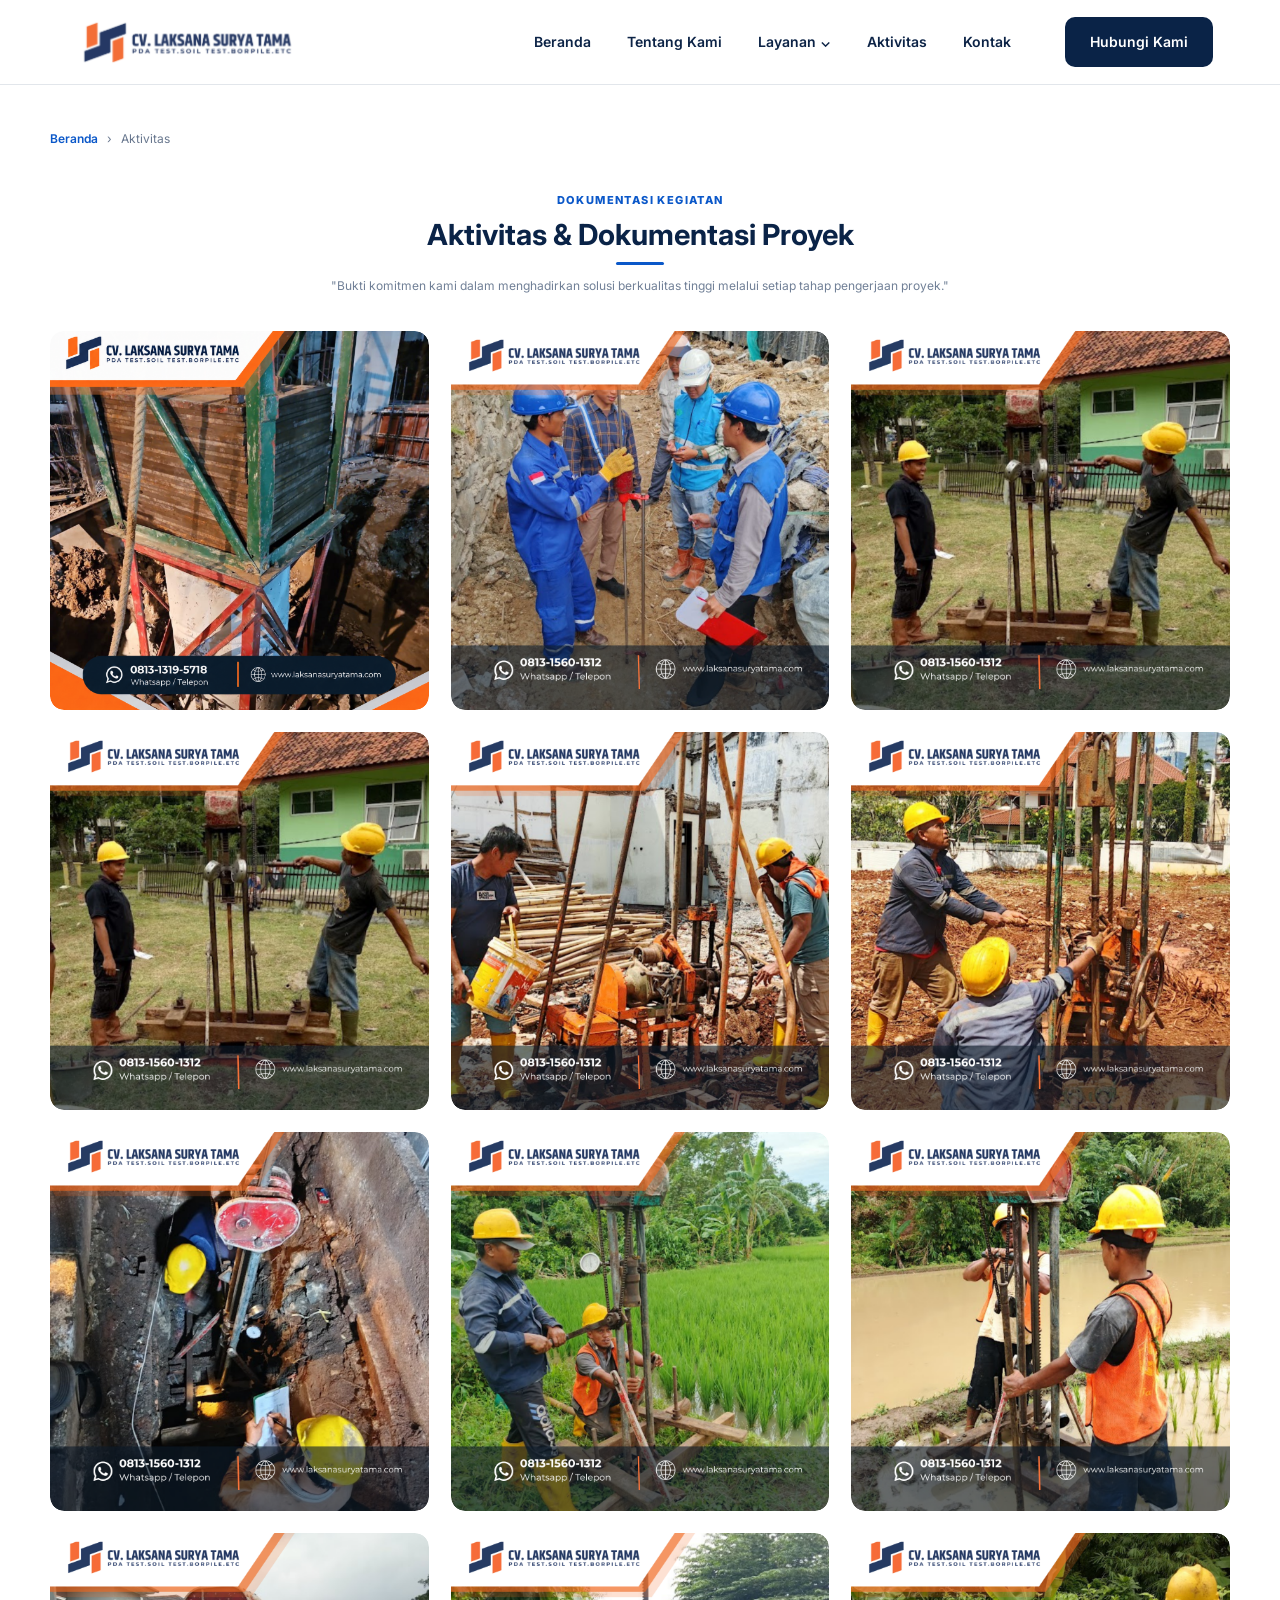
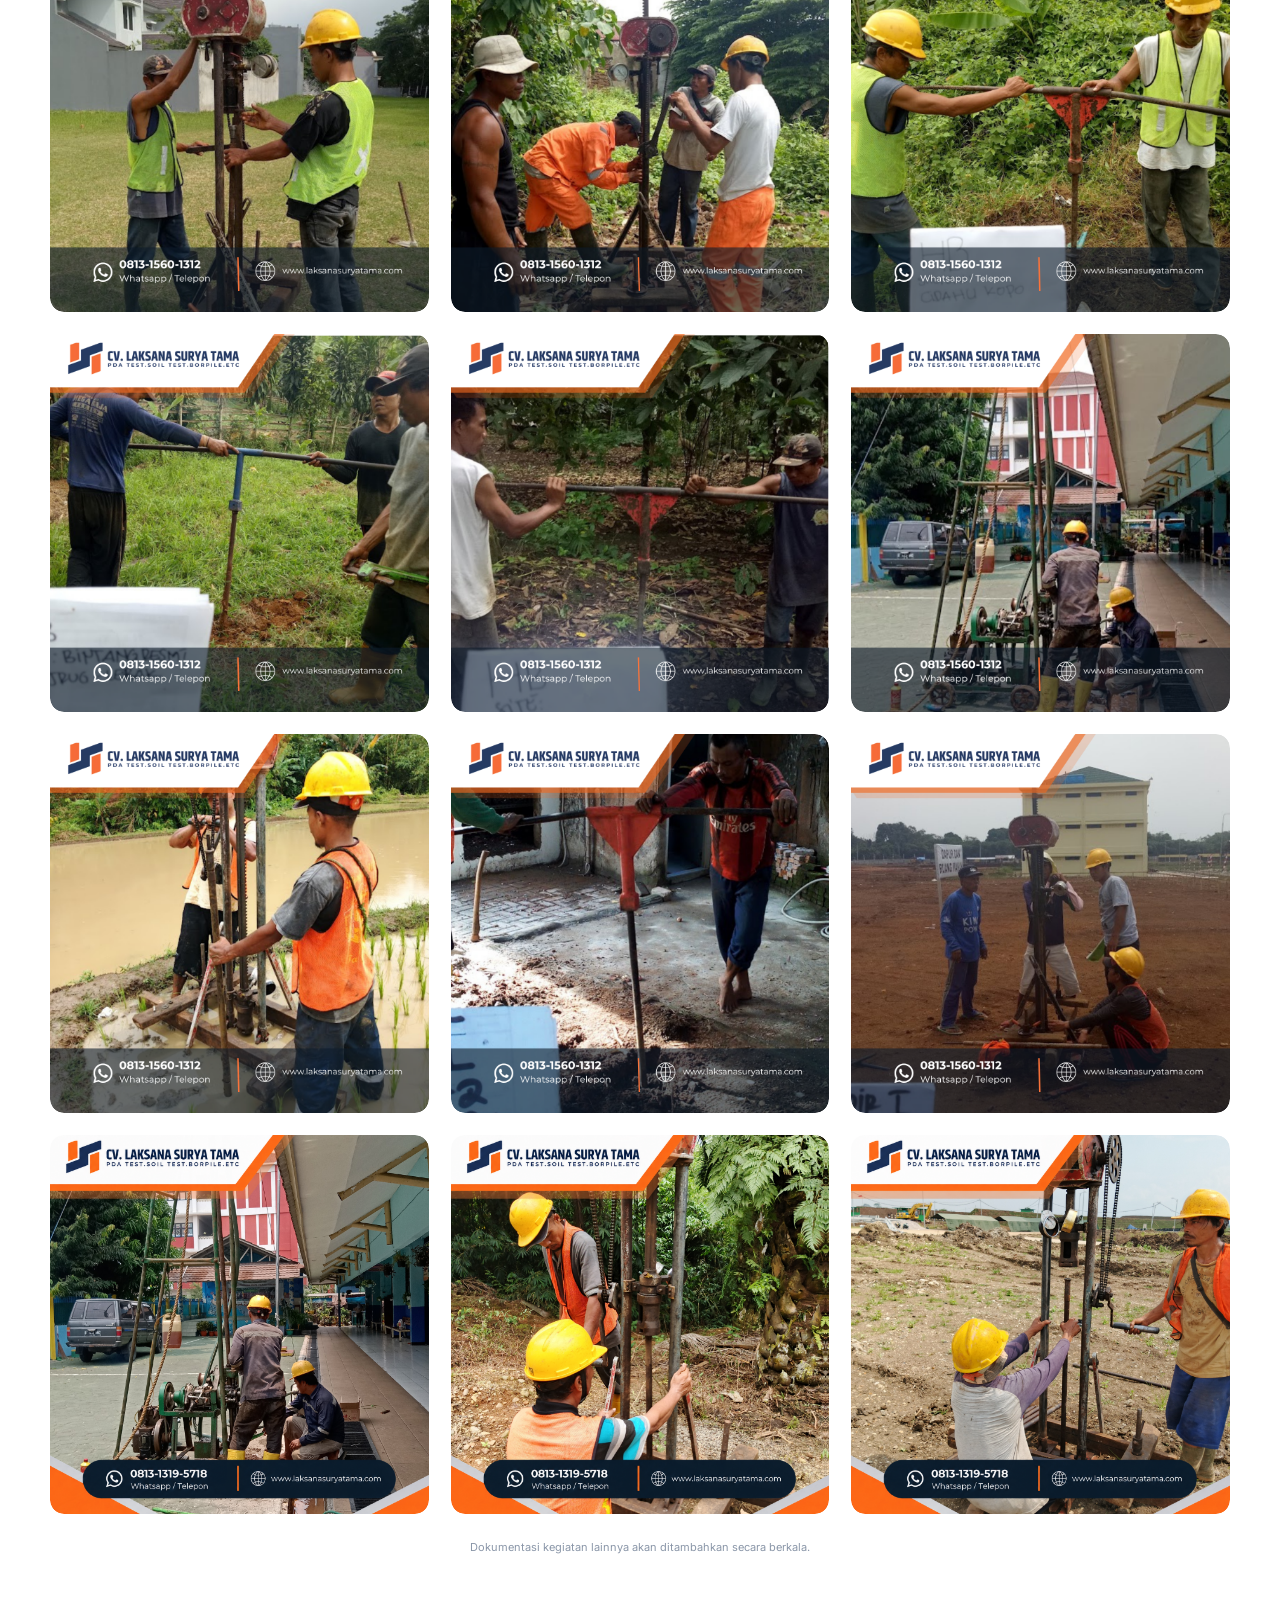
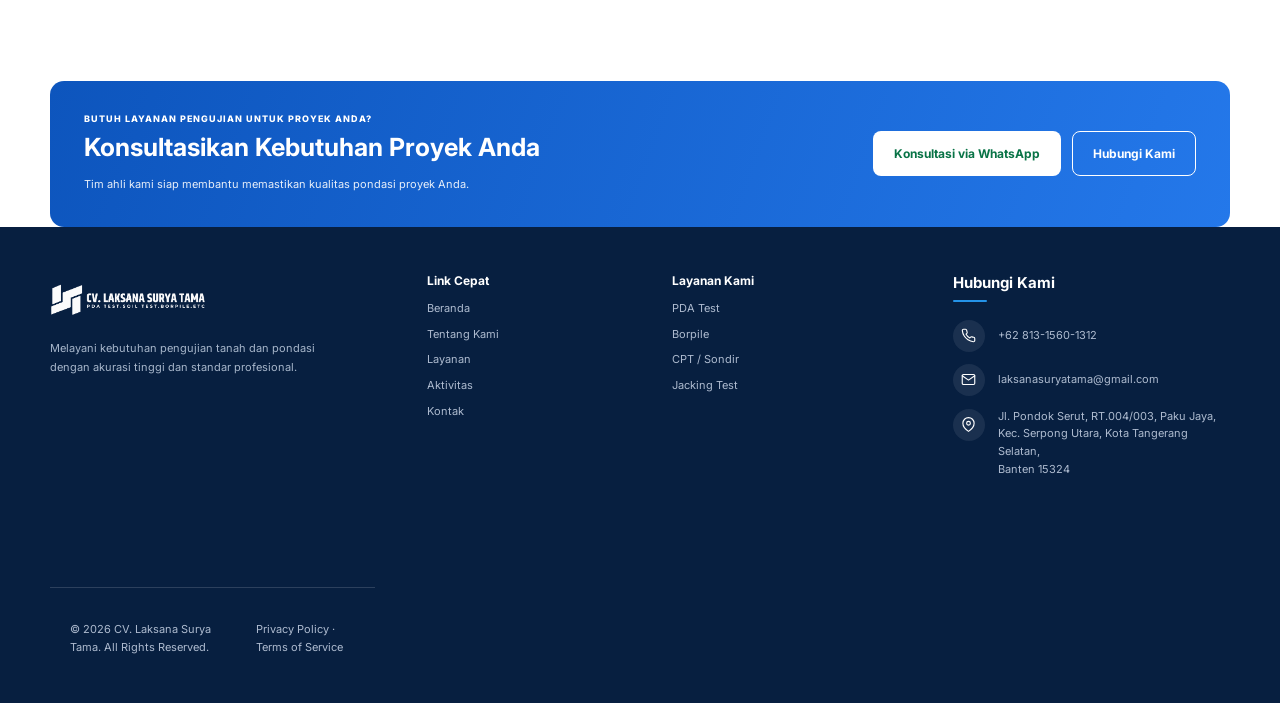
==== commit 842ae4d3: "fix com" ====
--- a/aktivitas.html
+++ b/aktivitas.html
@@ -27,10 +27,9 @@
         <button type="button">Layanan <span>⌄</span></button>
         <div class="pda-dropdown-panel">
           <a href="pda-test.html">PDA Test</a>
-          <a href="index.html#layanan">Soil Test</a>
-          <a href="index.html#layanan">Borpile</a>
-          <a href="index.html#layanan">CPT / Sondir</a>
-          <a href="index.html#layanan">Jacking Test</a>
+          <a href="borpile.html">Borpile</a>
+          <a href="sondir-test.html">CPT / Sondir</a>
+          <a href="jacking-test.html">Jacking Test</a>
         </div>
       </div>
       <a href="aktivitas.html">Aktivitas</a>
@@ -59,7 +58,7 @@
 
       <article class="pda-activity-card">
         <button class="pda-image-button" type="button" data-image="images/pda-test-lapangan-1.jpg" data-alt="Ganti dengan judul kegiatan" aria-label="Lihat foto dokumentasi">
-          <img src="images/1.png" alt="Ganti dengan judul kegiatan">
+          <img src="images/1 (2).png" alt="Ganti dengan judul kegiatan">
           <span>+</span>
         </button>
         <div class="pda-activity-body">
@@ -365,10 +364,9 @@
     <div>
       <h3>Layanan Kami</h3>
       <a href="pda-test.html">PDA Test</a>
-      <a href="index.html#layanan">Soil Test</a>
-      <a href="index.html#layanan">Borpile</a>
-      <a href="index.html#layanan">CPT / Sondir</a>
-      <a href="index.html#layanan">Jacking Test</a>
+      <a href="borpile.html">Borpile</a>
+      <a href="sondir-test.html">CPT / Sondir</a>
+      <a href="jacking-test.html">Jacking Test</a>
     </div>
     <div>
       <div class="footer-contact-modern">
@@ -403,7 +401,7 @@
 
     <!-- EMAIL -->
     <a
-        href="mailto:info@laksanasuryatama.co.id"
+        href="mailto:laksanasuryatama@gmail.com"
         class="footer-contact-item">
 
         <span class="footer-contact-icon">
@@ -416,7 +414,7 @@
             </svg>
         </span>
 
-        <span>info@laksanasuryatama.co.id</span>
+        <span>laksanasuryatama@gmail.com</span>
 
     </a>
 
--- a/css/style.css
+++ b/css/style.css
@@ -1,5 +1,5 @@
 /* CLEANED STYLE.CSS — CV. LAKSANA SURYA TAMA */
-
+html, body { overflow-x: clip; max-width: 100%; }
 :root{
   --navy-900:#0A1F3D;
   --navy-800:#0F2A52;
@@ -14620,4 +14620,3237 @@
 
         transform: none !important;
     }
-}+}
+
+/* =========================================================
+   HOMEPAGE - MOBILE FIX FINAL
+   Aktif hanya HP <= 768px
+========================================================= */
+
+@media screen and (max-width: 768px) {
+
+    /* =========================
+       GLOBAL
+    ========================= */
+    html,
+    body {
+        width: 100%;
+        max-width: 100%;
+        overflow-x: hidden;
+    }
+
+    .home-container {
+        width: 100% !important;
+        max-width: 100% !important;
+        padding-left: 20px !important;
+        padding-right: 20px !important;
+        box-sizing: border-box;
+    }
+
+
+    /* =========================
+       HEADER
+    ========================= */
+    .home-header {
+        width: 100%;
+    }
+
+    .home-nav {
+        width: 100% !important;
+        min-height: 72px;
+        padding: 0 20px !important;
+        box-sizing: border-box;
+
+        display: flex !important;
+        align-items: center;
+        justify-content: space-between;
+
+        position: relative;
+    }
+
+    .home-logo {
+        width: auto !important;
+        max-width: 190px;
+    }
+
+    .home-logo img {
+        display: block;
+        width: 170px !important;
+        max-width: 100%;
+        height: auto;
+    }
+
+    /* Hamburger */
+    .home-menu-toggle {
+        display: flex !important;
+        align-items: center;
+        justify-content: center;
+
+        width: 44px;
+        height: 44px;
+
+        margin-left: auto;
+        padding: 0;
+
+        border: 0;
+        background: transparent;
+
+        font-size: 28px;
+        line-height: 1;
+        color: #0a2d5c;
+
+        cursor: pointer;
+    }
+
+    /* Menu mobile tertutup */
+    .home-menu {
+        display: none !important;
+
+        position: absolute !important;
+        top: 100%;
+        left: 0;
+        right: 0;
+
+        width: 100% !important;
+
+        padding: 15px 20px 20px !important;
+
+        flex-direction: column !important;
+        align-items: stretch !important;
+        gap: 0 !important;
+
+        background: #ffffff;
+
+        box-shadow: 0 15px 30px rgba(0, 0, 0, .10);
+
+        z-index: 9999;
+    }
+
+    /* Sesuaikan dengan class JS */
+    .home-menu.active,
+    .home-menu.open,
+    .home-menu.show {
+        display: flex !important;
+    }
+
+    .home-menu > a {
+        display: block;
+
+        width: 100%;
+
+        padding: 13px 0 !important;
+
+        font-size: 14px;
+        text-align: left;
+
+        border-bottom: 1px solid #eef1f5;
+    }
+
+    .home-menu .home-contact-btn {
+        display: flex !important;
+        align-items: center;
+        justify-content: center;
+
+        width: 100% !important;
+
+        margin-top: 12px !important;
+        padding: 13px 18px !important;
+
+        border-bottom: 0;
+
+        text-align: center;
+    }
+
+
+    /* =========================
+       HERO
+    ========================= */
+    .company-hero {
+        min-height: auto !important;
+    }
+
+    .company-hero-grid {
+        display: grid !important;
+        grid-template-columns: 1fr !important;
+
+        width: 100% !important;
+        min-height: auto !important;
+    }
+
+    .company-hero-content {
+        width: 100% !important;
+
+        padding: 48px 20px 35px !important;
+
+        box-sizing: border-box;
+    }
+
+    .company-eyebrow {
+        font-size: 12px !important;
+    }
+
+    .company-hero h1 {
+        max-width: 100% !important;
+
+        font-size: 42px !important;
+        line-height: 1.05 !important;
+        letter-spacing: -1.5px !important;
+    }
+
+    .company-hero-description {
+        width: 100%;
+        max-width: 100% !important;
+
+        font-size: 14px !important;
+        line-height: 1.7 !important;
+    }
+
+    .company-hero-buttons {
+        display: flex !important;
+        flex-direction: column !important;
+
+        width: 100%;
+        gap: 12px !important;
+
+        margin-top: 25px;
+    }
+
+    .company-hero-buttons .company-btn {
+        display: flex;
+        align-items: center;
+        justify-content: center;
+
+        width: 100% !important;
+
+        box-sizing: border-box;
+    }
+
+    .company-hero-points {
+        display: grid !important;
+        grid-template-columns: 1fr 1fr !important;
+
+        width: 100%;
+
+        margin-top: 30px;
+    }
+
+    .company-hero-points > div {
+        min-width: 0;
+
+        padding: 15px 8px !important;
+
+        text-align: center;
+
+        border-right: 0 !important;
+        border-bottom: 1px solid #e7ebf0;
+    }
+
+    .company-hero-points > div:nth-child(odd) {
+        border-right: 1px solid #e7ebf0 !important;
+    }
+
+    .company-hero-points > div:nth-last-child(-n + 2) {
+        border-bottom: 0;
+    }
+
+    /* Foto hero */
+    .company-hero-image {
+        width: 100% !important;
+        min-height: 280px !important;
+        height: 280px !important;
+    }
+
+    .company-hero-image img {
+        display: block;
+
+        width: 100% !important;
+        height: 100% !important;
+
+        object-fit: cover !important;
+        object-position: center !important;
+    }
+
+
+    /* =========================
+       TENTANG KAMI
+    ========================= */
+    .company-about {
+        padding: 60px 0 !important;
+    }
+
+    .company-about-grid {
+        display: grid !important;
+        grid-template-columns: 1fr !important;
+
+        gap: 35px !important;
+    }
+
+    .company-about-content,
+    .company-about-image {
+        width: 100% !important;
+        max-width: 100% !important;
+    }
+
+    .company-about-content h2 {
+        font-size: 30px !important;
+        line-height: 1.2 !important;
+    }
+
+    .company-about-image img {
+        display: block;
+
+        width: 100% !important;
+        height: auto !important;
+
+        object-fit: cover;
+    }
+
+
+    /* =========================
+       KENAPA MEMILIH KAMI
+    ========================= */
+    .company-advantages {
+        padding: 60px 0 !important;
+    }
+
+    .company-section-heading {
+        width: 100% !important;
+        max-width: 100% !important;
+
+        margin-bottom: 30px !important;
+    }
+
+    .company-section-heading h2 {
+        font-size: 29px !important;
+        line-height: 1.2 !important;
+    }
+
+    .company-advantage-grid {
+        display: grid !important;
+        grid-template-columns: 1fr !important;
+
+        gap: 16px !important;
+    }
+
+    .company-advantage-card {
+        width: 100% !important;
+        min-height: auto !important;
+
+        padding: 24px 22px !important;
+
+        box-sizing: border-box;
+    }
+
+
+    /* =========================
+       LAYANAN
+    ========================= */
+    .company-services {
+        padding: 60px 0 !important;
+    }
+
+    .company-section-label {
+        width: 100% !important;
+        max-width: 100% !important;
+
+        margin-bottom: 30px !important;
+    }
+
+    .company-section-label h2 {
+        font-size: 29px !important;
+        line-height: 1.2 !important;
+    }
+
+    .company-service-grid {
+        display: grid !important;
+        grid-template-columns: 1fr !important;
+
+        gap: 18px !important;
+    }
+
+    .company-service-card {
+        width: 100% !important;
+        min-width: 0 !important;
+        height: auto !important;
+
+        padding: 27px 22px !important;
+
+        box-sizing: border-box;
+    }
+
+
+    /* =========================
+       SOIL TEST
+    ========================= */
+    .company-soil-highlight {
+        padding: 60px 0 !important;
+    }
+
+    .company-soil-grid {
+        display: grid !important;
+        grid-template-columns: 1fr !important;
+
+        gap: 30px !important;
+    }
+
+    .company-soil-content,
+    .company-soil-benefits,
+    .company-soil-image {
+        width: 100% !important;
+        max-width: 100% !important;
+    }
+
+    .company-soil-content h2 {
+        font-size: 34px !important;
+    }
+
+    .company-soil-image img {
+        display: block;
+
+        width: 100% !important;
+        height: 280px !important;
+
+        object-fit: cover !important;
+        object-position: center !important;
+    }
+
+
+    /* =========================
+       CTA
+    ========================= */
+    .company-cta {
+        padding: 50px 0 !important;
+    }
+
+    .company-cta-inner {
+        display: flex !important;
+        flex-direction: column !important;
+        align-items: flex-start !important;
+
+        gap: 24px !important;
+    }
+
+    .company-cta-inner h2 {
+        font-size: 28px !important;
+        line-height: 1.2 !important;
+    }
+
+    .company-cta-button {
+        width: 100% !important;
+
+        display: flex !important;
+        justify-content: center;
+
+        box-sizing: border-box;
+    }
+
+
+    /* =========================
+       LOKASI
+    ========================= */
+    .home-location {
+        padding: 60px 0 !important;
+    }
+
+    .home-location-grid {
+        display: grid !important;
+        grid-template-columns: 1fr !important;
+
+        gap: 35px !important;
+    }
+
+    .home-location-info,
+    .home-map-card {
+        width: 100% !important;
+        max-width: 100% !important;
+    }
+
+    .home-map-card iframe {
+        display: block;
+
+        width: 100% !important;
+        min-height: 330px !important;
+    }
+
+
+    /* =========================
+       FOOTER
+    ========================= */
+    .home-footer-grid {
+        display: grid !important;
+        grid-template-columns: 1fr !important;
+
+        gap: 32px !important;
+    }
+
+    .home-footer-company,
+    .home-footer-column,
+    .home-footer-contact {
+        width: 100% !important;
+        max-width: 100% !important;
+    }
+
+    .home-footer-bottom-new {
+        display: flex !important;
+        flex-direction: column !important;
+        align-items: flex-start !important;
+
+        gap: 10px !important;
+    }
+
+    .home-footer-legal {
+        display: flex;
+        flex-wrap: wrap;
+
+        gap: 8px;
+    }
+
+
+    /* =========================
+       WHATSAPP
+    ========================= */
+    .floating-whatsapp {
+        right: 18px !important;
+        bottom: 18px !important;
+    }
+}
+
+@media (max-width: 600px) {
+    .company-advantage-card p,
+    .company-service-card p,
+    .company-soil-content p,
+    .company-soil-benefits p,
+    .company-cta p,
+    .home-location-description,
+    .home-contact-item a,
+    .home-contact-item p { font-size: 13px !important; }
+
+    .company-service-link,
+    .company-soil-content a,
+    .company-cta-button { font-size: 12px !important; }
+}
+
+/* =========================================================
+   HOMEPAGE MOBILE FINAL - 600PX KE BAWAH
+   ========================================================= */
+
+@media screen and (max-width: 820px) {
+
+    /* GLOBAL */
+    .home-soil-page {
+        overflow-x: hidden;
+    }
+
+    .home-container {
+        width: 100%;
+        max-width: 100%;
+        padding-left: 18px;
+        padding-right: 18px;
+    }
+
+
+    /* HEADER */
+    .home-nav {
+        min-height: 68px;
+        padding: 0 18px;
+    }
+
+    .home-logo {
+        width: 145px;
+    }
+
+    .home-logo img {
+        width: 100%;
+        height: auto;
+    }
+
+    .home-menu-toggle {
+        display: flex !important;
+        align-items: center;
+        justify-content: center;
+
+        width: 42px;
+        height: 42px;
+
+        border: 0;
+        border-radius: 9px;
+
+        background: #f4f7fb;
+        color: #082e5c;
+
+        font-size: 25px;
+    }
+
+    .home-menu {
+        display: none !important;
+
+        position: absolute;
+        top: 68px;
+        left: 0;
+        right: 0;
+
+        padding: 16px 20px 22px;
+
+        flex-direction: column;
+        align-items: stretch;
+        gap: 4px;
+
+        background: #ffffff;
+
+        border-top: 1px solid #e7ebf2;
+        box-shadow: 0 15px 30px rgba(8, 38, 77, .10);
+
+        z-index: 999;
+    }
+
+    .home-menu.open {
+        display: flex !important;
+    }
+
+    .home-menu a {
+        width: 100%;
+        padding: 11px 4px;
+    }
+
+    .home-contact-btn {
+        margin-top: 8px;
+        text-align: center;
+    }
+
+
+    /* HERO */
+    .company-hero-grid {
+        display: flex !important;
+        flex-direction: column !important;
+
+        width: 100%;
+        min-height: 0 !important;
+    }
+
+    .company-hero-content {
+        width: 100% !important;
+        max-width: 100% !important;
+
+        padding: 42px 20px 32px !important;
+    }
+
+    .company-eyebrow {
+        font-size: 10px;
+        margin-bottom: 10px;
+    }
+
+    .company-hero-content h1 {
+        font-size: 36px !important;
+        line-height: 1.07 !important;
+        letter-spacing: -1.2px;
+    }
+
+    .company-hero-description {
+        max-width: 100% !important;
+
+        margin-top: 20px;
+
+        font-size: 13px !important;
+        line-height: 1.75;
+    }
+
+
+    /* BUTTON HERO */
+    .company-hero-buttons {
+        display: grid !important;
+        grid-template-columns: 1fr 1fr;
+
+        gap: 10px;
+        margin-top: 25px;
+    }
+
+    .company-btn {
+        width: 100%;
+
+        display: flex;
+        justify-content: center;
+        align-items: center;
+
+        padding: 12px 8px;
+
+        font-size: 10px;
+        text-align: center;
+    }
+
+
+    /* 4 POINT HERO */
+    .company-hero-points {
+        display: grid !important;
+        grid-template-columns: 1fr 1fr !important;
+
+        width: 100%;
+
+        margin-top: 30px;
+    }
+
+    .company-hero-points > div {
+        min-height: 55px;
+
+        display: flex;
+        justify-content: center;
+        align-items: center;
+
+        padding: 10px 6px;
+
+        text-align: center;
+
+        border-right: 0 !important;
+        border-bottom: 1px solid #e3e8ef;
+    }
+
+    .company-hero-points > div:nth-child(odd) {
+        border-right: 1px solid #e3e8ef !important;
+    }
+
+    .company-hero-points strong {
+        font-size: 10px;
+    }
+
+
+    /* FOTO HERO */
+    .company-hero-image {
+        position: relative !important;
+
+        width: 100% !important;
+
+        height: 300px !important;
+        min-height: 300px !important;
+
+        overflow: hidden;
+    }
+
+    .company-hero-image img {
+        width: 100% !important;
+        height: 100% !important;
+
+        object-fit: cover !important;
+        object-position: center !important;
+    }
+
+
+    /* TENTANG KAMI */
+    .company-about {
+        padding: 60px 0;
+    }
+
+    .company-about-grid {
+        display: grid !important;
+        grid-template-columns: 1fr !important;
+
+        gap: 30px !important;
+    }
+
+    .company-about-content,
+    .company-about-image {
+        width: 100%;
+        max-width: 100%;
+    }
+
+    .company-about-content h2 {
+        font-size: 28px !important;
+    }
+
+    .company-about-image img {
+        width: 100%;
+        height: auto;
+
+        border-radius: 12px;
+    }
+
+
+    /* KENAPA MEMILIH KAMI */
+    .company-advantages {
+        padding: 60px 0;
+    }
+
+    .company-section-heading h2 {
+        font-size: 27px !important;
+    }
+
+    .company-advantage-grid {
+        display: grid !important;
+        grid-template-columns: 1fr !important;
+
+        gap: 14px !important;
+    }
+
+    .company-advantage-card {
+        width: 100%;
+        min-height: auto !important;
+
+        padding: 22px 20px;
+    }
+
+
+    /* LAYANAN */
+    .company-services {
+        padding: 60px 0;
+    }
+
+    .company-service-grid {
+        display: grid !important;
+        grid-template-columns: 1fr !important;
+
+        gap: 14px !important;
+    }
+
+    .company-service-card {
+        width: 100%;
+        min-height: auto !important;
+
+        padding: 24px 20px;
+    }
+
+
+    /* SOIL TEST */
+    .company-soil-highlight {
+        padding: 60px 0;
+    }
+
+    .company-soil-grid {
+        display: grid !important;
+        grid-template-columns: 1fr !important;
+
+        gap: 25px !important;
+    }
+
+    .company-soil-content,
+    .company-soil-benefits,
+    .company-soil-image {
+        width: 100%;
+        max-width: 100%;
+    }
+
+    .company-soil-image,
+    .company-soil-image img {
+        width: 100%;
+        height: 280px;
+        min-height: 280px;
+    }
+
+    .company-soil-image img {
+        object-fit: cover;
+        border-radius: 12px;
+    }
+
+
+    /* CTA */
+    .company-cta-inner {
+        display: flex !important;
+        flex-direction: column !important;
+
+        align-items: flex-start !important;
+
+        gap: 22px !important;
+    }
+
+
+    /* MAP */
+    .home-location-grid {
+        display: grid !important;
+        grid-template-columns: 1fr !important;
+
+        gap: 30px !important;
+    }
+
+    .home-map-card,
+    .home-map-card iframe {
+        width: 100%;
+        min-height: 300px;
+    }
+
+
+    /* FOOTER */
+    .home-footer-grid {
+        display: grid !important;
+        grid-template-columns: 1fr !important;
+
+        gap: 30px !important;
+    }
+
+    .home-footer-bottom-new {
+        flex-direction: column;
+        align-items: flex-start;
+
+        gap: 10px;
+    }
+}
+
+/* =========================================================
+   FIX FLOATING WHATSAPP - PDA TEST
+========================================================= */
+
+.pda-page .floating-whatsapp {
+    position: fixed;
+
+    right: 28px;
+    bottom: 28px;
+
+    width: 60px;
+    height: 60px;
+
+    display: flex;
+    align-items: center;
+    justify-content: center;
+
+    padding: 0;
+
+    border: 4px solid #0b4c6f;
+    border-radius: 50%;
+
+    background: #25D366 !important;
+    color: #ffffff !important;
+
+    box-shadow:
+        0 0 0 3px rgba(37, 211, 102, 0.20),
+        0 8px 25px rgba(0, 0, 0, 0.20);
+
+    z-index: 99999;
+}
+
+.pda-page .floating-whatsapp svg {
+    display: block;
+
+    width: 34px !important;
+    height: 34px !important;
+
+    fill: #ffffff !important;
+    color: #ffffff !important;
+
+    position: relative;
+    z-index: 2;
+}
+
+.pda-page .floating-whatsapp svg path {
+    fill: #ffffff !important;
+}
+
+.pda-page .floating-whatsapp:hover {
+    background: #20c75a !important;
+    transform: translateY(-3px);
+}
+
+@media (max-width: 600px) {
+
+    .pda-page .floating-whatsapp {
+        right: 16px;
+        bottom: 16px;
+
+        width: 56px;
+        height: 56px;
+    }
+
+    .pda-page .floating-whatsapp svg {
+        width: 31px !important;
+        height: 31px !important;
+    }
+}
+
+/* =========================================================
+   PDA TEST - GALLERY FOTO ONLY
+   Hilangkan keterangan di bawah foto
+========================================================= */
+
+.pda-page .pda-activity-body {
+    display: none !important;
+}
+
+.pda-page .pda-activity-grid {
+    gap: 22px !important;
+}
+
+.pda-page .pda-activity-card {
+    background: transparent !important;
+    border: none !important;
+    box-shadow: none !important;
+    border-radius: 14px !important;
+    overflow: hidden;
+}
+
+.pda-page .pda-image-button {
+    width: 100%;
+    border-radius: 14px !important;
+    overflow: hidden;
+    background: #ffffff;
+}
+
+.pda-page .pda-image-button img {
+    width: 100%;
+    height: 100%;
+    object-fit: cover;
+    border-radius: 14px;
+}
+
+/* Jarak antar foto di HP */
+@media (max-width: 600px) {
+
+    .pda-page .pda-activity-grid {
+        grid-template-columns: 1fr !important;
+        gap: 20px !important;
+    }
+
+    .pda-page .pda-activity-card {
+        margin: 0 !important;
+    }
+}
+
+/* =========================================================
+   FINAL FIX - PDA MOBILE NAVIGATION
+========================================================= */
+
+@media screen and (max-width: 900px) {
+
+    .pda-page .pda-header {
+        position: sticky;
+        top: 0;
+        z-index: 99999;
+        background: #fff;
+    }
+
+    .pda-page .pda-nav-wrap {
+        position: relative;
+        width: 100%;
+        min-height: 78px;
+        padding: 0 20px;
+        margin: 0;
+
+        display: flex;
+        align-items: center;
+        justify-content: space-between;
+    }
+
+    .pda-page .pda-logo {
+        width: 165px;
+    }
+
+    .pda-page .pda-logo img {
+        width: 100%;
+        height: auto;
+        object-fit: contain;
+    }
+
+    /* HAMBURGER */
+    .pda-page .pda-menu-toggle {
+        display: block !important;
+
+        padding: 5px;
+
+        border: 0;
+        background: transparent;
+
+        color: #09264d;
+        font-size: 27px;
+        line-height: 1;
+
+        cursor: pointer;
+    }
+
+    /* MENU TERTUTUP */
+    .pda-page .pda-menu {
+        display: none !important;
+
+        position: absolute !important;
+        top: 78px !important;
+        left: 0 !important;
+        right: 0 !important;
+
+        width: 100% !important;
+        height: auto !important;
+        min-height: 0 !important;
+        max-height: none !important;
+
+        margin: 0 !important;
+        padding: 14px 20px 20px !important;
+
+        background: #ffffff;
+
+        flex-direction: column !important;
+        align-items: stretch !important;
+        justify-content: flex-start !important;
+
+        gap: 0 !important;
+
+        border-top: 1px solid #e7ebf2;
+        box-shadow: 0 12px 25px rgba(9, 38, 77, 0.10);
+
+        overflow: visible !important;
+        z-index: 99998;
+    }
+
+    /* MENU TERBUKA */
+    .pda-page .pda-menu.open {
+        display: flex !important;
+    }
+
+  
+    .pda-page .pda-menu > a {
+        display: block !important;
+        width: 100% !important;
+        margin: 0 !important;
+        padding: 13px 0 !important;
+        color: #09264d;
+        font-size: 14px;
+        font-weight: 600;
+        text-align: left;
+    }
+    .pda-page .pda-dropdown {
+        display: block !important;
+        position: relative !important;
+
+        width: 100% !important;
+        height: auto !important;
+
+        margin: 0 !important;
+        padding: 0 !important;
+    }
+
+    .pda-page .pda-dropdown > button {
+        display: flex !important;
+        align-items: center;
+        justify-content: flex-start;
+
+        width: 100% !important;
+
+        margin: 0 !important;
+        padding: 13px 0 !important;
+
+        border: 0;
+        background: transparent;
+
+        color: #09264d;
+        font-family: inherit;
+        font-size: 14px;
+        font-weight: 600;
+
+        text-align: left;
+        cursor: pointer;
+    }
+
+    .pda-page .pda-dropdown > button span {
+        margin-left: 4px;
+    }
+
+    /* DROPDOWN DEFAULT TERTUTUP */
+    .pda-page .pda-dropdown-panel {
+        display: none !important;
+
+        position: static !important;
+
+        width: 100% !important;
+
+        margin: 0 !important;
+        padding: 4px 0 7px 14px !important;
+
+        transform: none !important;
+
+        background: #f7f9fc;
+
+        border: 0 !important;
+        border-radius: 8px;
+
+        box-shadow: none !important;
+
+        opacity: 1 !important;
+        visibility: visible !important;
+
+        pointer-events: auto !important;
+    }
+
+    /* DROPDOWN DIBUKA */
+    .pda-page .pda-dropdown.open .pda-dropdown-panel {
+        display: block !important;
+    }
+
+    .pda-page .pda-dropdown-panel a {
+        display: block;
+
+        padding: 10px 12px;
+
+        color: #17365f;
+        font-size: 13px;
+        font-weight: 500;
+    }
+
+    /* TOMBOL HUBUNGI KAMI */
+    .pda-page .pda-header-cta {
+        display: flex !important;
+        align-items: center;
+        justify-content: center;
+        width: 100% !important;
+        margin: 8px 0 0 !important;
+        padding: 13px 18px !important;
+        background: #09264d !important;
+        color: #ffffff !important;
+        border-radius: 8px;
+        text-align: center !important;
+    }
+}
+
+/* JACKING TEST - WHATSAPP ICON FIX */
+
+.jacking-wa-icon {
+    width: 17px;
+    height: 17px;
+    flex: 0 0 17px;
+    fill: currentColor;
+}
+
+.jacking-btn-primary {
+    display: inline-flex;
+    align-items: center;
+    justify-content: center;
+    gap: 8px;
+}
+
+/* Floating WA khusus Jacking */
+.jacking-page .floating-whatsapp {
+    background: #25D366 !important;
+    color: #fff !important;
+}
+
+.jacking-page .floating-whatsapp svg {
+    display: block !important;
+    width: 31px !important;
+    height: 31px !important;
+    fill: #fff !important;
+    color: #fff !important;
+}
+
+.jacking-page .floating-whatsapp svg path {
+    display: block !important;
+    fill: #fff !important;
+}
+
+/* =========================================================
+   SONDIR TEST - WHATSAPP ICON FIX
+========================================================= */
+
+/* Icon WA tombol konsultasi */
+.sondir-wa-icon {
+    width: 18px;
+    height: 18px;
+    flex: 0 0 18px;
+
+    color: #ffffff;
+    fill: #ffffff;
+}
+
+/* Tombol konsultasi */
+.sondir-btn-primary {
+    display: inline-flex !important;
+    align-items: center !important;
+    justify-content: center !important;
+
+    gap: 8px;
+}
+
+/* Floating WhatsApp khusus Sondir */
+.sondir-page .floating-whatsapp {
+    display: flex !important;
+    align-items: center !important;
+    justify-content: center !important;
+
+    width: 60px;
+    height: 60px;
+
+    padding: 0 !important;
+
+    background: #25D366 !important;
+    color: #ffffff !important;
+
+    border: 4px solid #08736d;
+    border-radius: 50%;
+
+    box-shadow:
+        0 0 0 5px rgba(37, 211, 102, 0.15),
+        0 8px 22px rgba(0, 0, 0, 0.18);
+
+    z-index: 99999;
+}
+
+.sondir-page .floating-whatsapp svg {
+    display: block !important;
+
+    width: 33px !important;
+    height: 33px !important;
+
+    color: #ffffff !important;
+    fill: #ffffff !important;
+}
+
+.sondir-page .floating-whatsapp svg path {
+    fill: #ffffff !important;
+}
+
+/* HP */
+@media (max-width: 600px) {
+
+    .sondir-page .floating-whatsapp {
+        right: 18px;
+        bottom: 18px;
+
+        width: 56px;
+        height: 56px;
+    }
+
+    .sondir-page .floating-whatsapp svg {
+        width: 31px !important;
+        height: 31px !important;
+    }
+
+    .sondir-wa-icon {
+        width: 17px;
+        height: 17px;
+    }
+}
+
+/* WHATSAPP CONTACT CARD ICON */
+
+.whatsapp-card-icon {
+    width: 44px !important;
+    height: 44px !important;
+
+    display: flex !important;
+    align-items: center;
+    justify-content: center;
+
+    padding: 0 !important;
+
+    background: #25D366 !important;
+    color: #ffffff !important;
+
+    border-radius: 50% !important;
+
+    box-shadow:
+        0 0 0 4px rgba(37, 211, 102, 0.14),
+        0 5px 14px rgba(0, 0, 0, 0.10);
+}
+
+.whatsapp-card-icon svg {
+    display: block;
+    width: 25px !important;
+    height: 25px !important;
+
+    fill: #ffffff !important;
+    color: #ffffff !important;
+}
+
+.whatsapp-card-icon svg path {
+    fill: #ffffff !important;
+}
+
+/* =========================================================
+   FIX WHATSAPP CARD - HALAMAN KONTAK
+========================================================= */
+
+.contact-page .whatsapp-card {
+    width: 100%;
+    padding: 20px;
+
+    background: #ffffff !important;
+
+    border: 1px solid #e3e8ef;
+    border-radius: 8px;
+
+    box-shadow: 0 8px 25px rgba(8, 38, 77, 0.06);
+
+    color: #082e5c !important;
+}
+
+/* Logo WhatsApp */
+.contact-page .whatsapp-card-icon {
+    width: 44px !important;
+    height: 44px !important;
+
+    display: flex !important;
+    align-items: center;
+    justify-content: center;
+
+    margin-bottom: 16px;
+
+    background: #25D366 !important;
+    color: #ffffff !important;
+
+    border-radius: 50% !important;
+
+    box-shadow: 0 0 0 4px rgba(37, 211, 102, 0.14);
+}
+
+.contact-page .whatsapp-card-icon svg {
+    width: 25px !important;
+    height: 25px !important;
+
+    display: block;
+
+    fill: #ffffff !important;
+    color: #ffffff !important;
+}
+
+.contact-page .whatsapp-card-icon svg path {
+    fill: #ffffff !important;
+}
+
+/* Tulisan */
+.contact-page .whatsapp-card h3 {
+    margin: 0 0 7px;
+
+    color: #082e5c !important;
+    font-size: 16px;
+}
+
+.contact-page .whatsapp-card .whatsapp-number {
+    display: block;
+
+    margin-bottom: 12px;
+
+    color: #375678 !important;
+    font-size: 13px;
+}
+
+.contact-page .whatsapp-card p {
+    margin: 0 0 14px;
+
+    color: #263b55 !important;
+    font-size: 13px;
+    line-height: 1.6;
+}
+
+.contact-page .whatsapp-card .whatsapp-link {
+    color: #ff6500 !important;
+
+    font-size: 12px;
+    font-weight: 700;
+    text-decoration: none;
+}
+
+.contact-page .whatsapp-card .whatsapp-link:hover {
+    text-decoration: underline;
+}
+
+
+/* MOBILE */
+@media (max-width: 600px) {
+
+    .contact-page .whatsapp-card {
+        padding: 20px !important;
+        margin: 0 !important;
+
+        border-radius: 8px !important;
+    }
+}
+
+/* =========================================
+   CONTACT WHATSAPP ICON - FINAL FIX
+========================================= */
+
+.contact-page .whatsapp-card-icon {
+    width: 48px !important;
+    height: 48px !important;
+
+    display: flex !important;
+    align-items: center !important;
+    justify-content: center !important;
+
+    padding: 0 !important;
+    margin-bottom: 16px !important;
+
+    background: #25D366 !important;
+    border-radius: 50% !important;
+
+    overflow: visible !important;
+}
+
+.contact-page .whatsapp-card-icon svg {
+    display: block !important;
+
+    width: 29px !important;
+    height: 29px !important;
+
+    min-width: 29px !important;
+    min-height: 29px !important;
+
+    opacity: 1 !important;
+    visibility: visible !important;
+
+    fill: #ffffff !important;
+
+    position: static !important;
+    transform: none !important;
+}
+
+.contact-page .whatsapp-card-icon svg path {
+    display: block !important;
+    fill: #ffffff !important;
+    stroke: none !important;
+
+    opacity: 1 !important;
+    visibility: visible !important;
+}
+
+/* =========================================================
+   JACKING TEST CTA WHATSAPP - FINAL FIX
+========================================================= */
+
+.jacking-page .jacking-cta-whatsapp {
+    display: inline-flex !important;
+    align-items: center !important;
+    justify-content: center !important;
+
+    gap: 10px;
+
+    min-width: 150px;
+    min-height: 48px;
+    padding: 12px 24px;
+
+    background: #ffffff !important;
+    color: #082e5c !important;
+
+    border-radius: 8px;
+
+    font-size: 13px;
+    font-weight: 700;
+    text-decoration: none;
+}
+
+/* Logo WhatsApp */
+.jacking-page .jacking-cta-wa-icon {
+    display: block !important;
+
+    width: 22px !important;
+    height: 22px !important;
+
+    min-width: 22px !important;
+
+    fill: #25D366 !important;
+    color: #25D366 !important;
+
+    opacity: 1 !important;
+    visibility: visible !important;
+
+    position: static !important;
+    transform: none !important;
+}
+
+.jacking-page .jacking-cta-wa-icon path {
+    display: block !important;
+    fill: #25D366 !important;
+
+    opacity: 1 !important;
+    visibility: visible !important;
+}
+
+/* Hover */
+.jacking-page .jacking-cta-whatsapp:hover {
+    background: #f7f9fc !important;
+    transform: translateY(-2px);
+}
+
+/* =========================================================
+   BUTTON KONSULTASI WHATSAPP
+========================================================= */
+
+.consultation-buttons {
+    display: flex;
+    flex-direction: column;
+    gap: 12px;
+
+    width: 100%;
+}
+
+.consultation-btn {
+    width: 100%;
+    min-height: 48px;
+
+    display: flex;
+    align-items: center;
+    justify-content: center;
+
+    box-sizing: border-box;
+
+    border-radius: 8px;
+
+    font-size: 13px;
+    font-weight: 700;
+    text-decoration: none;
+
+    transition: 0.25s ease;
+}
+
+
+/* WHATSAPP */
+.consultation-whatsapp {
+    gap: 9px;
+
+    background: #25D366 !important;
+    color: #ffffff !important;
+
+    border: 1px solid #25D366 !important;
+
+    box-shadow: 0 6px 18px rgba(37, 211, 102, 0.20);
+}
+
+.consultation-whatsapp:hover {
+    background: #20bd5a !important;
+    border-color: #20bd5a !important;
+
+    transform: translateY(-2px);
+}
+
+
+/* LOGO WHATSAPP */
+.consultation-wa-icon {
+    display: block !important;
+
+    width: 21px !important;
+    height: 21px !important;
+
+    min-width: 21px;
+
+    fill: #ffffff !important;
+    color: #ffffff !important;
+}
+
+.consultation-wa-icon path {
+    fill: #ffffff !important;
+}
+
+
+/* PELAJARI LEBIH LANJUT */
+.consultation-more {
+    background: #ffffff !important;
+    color: #0867db !important;
+
+    border: 1.5px solid #0867db !important;
+}
+
+.consultation-more:hover {
+    background: #f4f8ff !important;
+    transform: translateY(-2px);
+}
+
+
+/* MOBILE */
+@media (max-width: 600px) {
+
+    .consultation-btn {
+        min-height: 46px;
+        font-size: 13px;
+    }
+
+    .consultation-wa-icon {
+        width: 20px !important;
+        height: 20px !important;
+    }
+}
+
+.pda-page .pda-hero-image {
+    margin-bottom: 18px;
+}
+
+.pda-page .consultation-buttons {
+    margin-top: 0;
+}
+
+/* =========================================================
+   PDA TEST - FOTO + BUTTON MOBILE FINAL
+========================================================= */
+
+@media screen and (max-width: 600px) {
+
+    .pda-page .pda-hero-content {
+        display: flex !important;
+        flex-direction: column !important;
+    }
+
+    /* Foto */
+    .pda-page .pda-hero-image {
+        position: relative !important;
+        order: initial !important;
+
+        width: 100% !important;
+        height: 260px !important;
+        min-height: 260px !important;
+
+        margin: 20px 0 0 !important;
+
+        border-radius: 12px !important;
+        overflow: hidden !important;
+    }
+
+    .pda-page .pda-hero-image img {
+        display: block !important;
+
+        width: 100% !important;
+        height: 100% !important;
+        min-height: 0 !important;
+
+        object-fit: cover !important;
+        border-radius: 12px !important;
+    }
+
+    /* Tombol HARUS setelah foto */
+    .pda-page .pda-hero-image + .consultation-buttons {
+        position: static !important;
+        order: initial !important;
+
+        display: flex !important;
+        flex-direction: column !important;
+
+        width: 100% !important;
+
+        margin: 16px 0 0 !important;
+        padding: 0 !important;
+
+        gap: 12px !important;
+
+        transform: none !important;
+    }
+
+    .pda-page .consultation-btn {
+        width: 100% !important;
+        min-height: 48px !important;
+
+        display: flex !important;
+        align-items: center !important;
+        justify-content: center !important;
+
+        box-sizing: border-box !important;
+
+        margin: 0 !important;
+        border-radius: 8px !important;
+
+        font-size: 13px !important;
+        font-weight: 700 !important;
+        text-decoration: none !important;
+    }
+
+    /* WhatsApp */
+    .pda-page .consultation-whatsapp {
+        gap: 8px !important;
+
+        background: #25D366 !important;
+        border: 1px solid #25D366 !important;
+        color: #ffffff !important;
+    }
+
+    .pda-page .consultation-wa-icon {
+        display: block !important;
+
+        width: 20px !important;
+        height: 20px !important;
+
+        fill: #ffffff !important;
+    }
+
+    .pda-page .consultation-wa-icon path {
+        fill: #ffffff !important;
+    }
+
+    /* Pelajari */
+    .pda-page .consultation-more {
+        background: #ffffff !important;
+        border: 1.5px solid #0867db !important;
+        color: #0867db !important;
+    }
+
+}
+
+/* =========================================================
+   PDA TEST HERO - CLEAN FINAL VERSION
+========================================================= */
+
+.pda-page .pda-final-buttons {
+    display: flex;
+    gap: 12px;
+
+    width: 100%;
+
+    margin-top: 26px;
+}
+
+
+/* BASE BUTTON */
+.pda-page .pda-final-btn {
+    min-height: 48px;
+
+    display: inline-flex;
+    align-items: center;
+    justify-content: center;
+
+    box-sizing: border-box;
+
+    padding: 12px 22px;
+
+    border-radius: 8px;
+
+    font-family: inherit;
+    font-size: 13px;
+    font-weight: 700;
+
+    text-decoration: none;
+
+    transition:
+        transform .2s ease,
+        background .2s ease,
+        border-color .2s ease;
+}
+
+
+/* =========================================================
+   WHATSAPP BUTTON
+========================================================= */
+
+.pda-page .pda-final-whatsapp {
+    gap: 8px;
+
+    background: #25D366;
+    border: 1px solid #25D366;
+
+    color: #ffffff;
+}
+
+
+.pda-page .pda-final-whatsapp svg {
+    display: block;
+
+    width: 20px;
+    height: 20px;
+
+    min-width: 20px;
+
+    fill: #ffffff;
+}
+
+
+.pda-page .pda-final-whatsapp svg path {
+    fill: #ffffff;
+}
+
+
+.pda-page .pda-final-whatsapp:hover {
+    background: #20bd5a;
+    border-color: #20bd5a;
+
+    transform: translateY(-2px);
+}
+
+
+/* =========================================================
+   LEARN MORE BUTTON
+========================================================= */
+
+.pda-page .pda-final-more {
+    background: #ffffff;
+
+    border: 1.5px solid #0867db;
+
+    color: #0867db;
+}
+
+
+.pda-page .pda-final-more:hover {
+    background: #f4f8ff;
+
+    transform: translateY(-2px);
+}
+
+
+
+/* =========================================================
+   PDA MOBILE FINAL
+========================================================= */
+
+@media screen and (max-width: 600px) {
+
+    /* HERO */
+    .pda-page .pda-hero {
+        width: 100%;
+
+        padding: 0 !important;
+
+        background: #ffffff;
+
+        overflow: hidden;
+    }
+
+
+    /* CONTAINER */
+    .pda-page .pda-hero-container {
+        display: block !important;
+
+        width: 100% !important;
+        max-width: none !important;
+
+        min-height: 0 !important;
+
+        margin: 0 !important;
+        padding: 0 !important;
+    }
+
+
+    /* CONTENT */
+    .pda-page .pda-hero-content {
+        display: flex !important;
+        flex-direction: column !important;
+
+        width: 100% !important;
+
+        margin: 0 !important;
+        padding: 30px 20px 0 !important;
+
+        box-sizing: border-box !important;
+    }
+
+
+    /* BREADCRUMB */
+    .pda-page .pda-breadcrumb {
+        margin: 0 0 28px !important;
+
+        font-size: 12px;
+    }
+
+
+    /* EYEBROW */
+    .pda-page .pda-eyebrow {
+        margin-bottom: 8px !important;
+
+        font-size: 12px !important;
+        font-weight: 700;
+
+        letter-spacing: 1.2px;
+    }
+
+
+    /* TITLE */
+    .pda-page .pda-hero-content h1 {
+        margin: 0 0 8px !important;
+
+        font-size: 42px !important;
+        line-height: 1 !important;
+    }
+
+
+    .pda-page .pda-hero-content h2 {
+        margin: 0 0 16px !important;
+
+        font-size: 23px !important;
+        line-height: 1.18 !important;
+    }
+
+
+    /* DESCRIPTION */
+    .pda-page .pda-description {
+        margin: 0 0 26px !important;
+
+        font-size: 13px !important;
+        line-height: 1.7 !important;
+    }
+
+
+
+    /* =====================================================
+       FEATURES
+    ====================================================== */
+
+    .pda-page .pda-features {
+        display: flex !important;
+        flex-direction: column !important;
+
+        width: 100% !important;
+
+        gap: 14px !important;
+
+        margin: 0 0 28px !important;
+        padding: 0 !important;
+    }
+
+
+    .pda-page .pda-feature {
+        display: flex !important;
+        align-items: center !important;
+
+        width: 100% !important;
+
+        gap: 12px !important;
+
+        margin: 0 !important;
+        padding: 0 !important;
+    }
+
+
+    .pda-page .pda-feature-icon {
+        flex: 0 0 34px !important;
+
+        width: 34px !important;
+        height: 34px !important;
+
+        display: flex !important;
+        align-items: center !important;
+        justify-content: center !important;
+
+        box-sizing: border-box;
+
+        background: #ffffff !important;
+
+        border: 2px solid #0867db !important;
+        border-radius: 9px !important;
+
+        color: #0867db !important;
+
+        font-size: 16px !important;
+        font-weight: 700 !important;
+    }
+
+
+    .pda-page .pda-feature-text {
+        display: flex;
+        flex-direction: column;
+
+        gap: 3px;
+    }
+
+
+    .pda-page .pda-feature-text strong {
+        display: block;
+
+        color: #082e5c;
+
+        font-size: 13px;
+        font-weight: 700;
+        line-height: 1.3;
+    }
+
+
+    .pda-page .pda-feature-text span {
+        display: block;
+
+        color: #7789a5;
+
+        font-size: 11px;
+        line-height: 1.4;
+    }
+
+
+
+    /* =====================================================
+       BUTTONS
+    ====================================================== */
+
+    .pda-page .pda-final-buttons {
+        display: flex !important;
+        flex-direction: column !important;
+
+        width: 100% !important;
+
+        gap: 12px !important;
+
+        margin: 0 0 28px !important;
+        padding: 0 !important;
+    }
+
+
+    .pda-page .pda-final-btn {
+        width: 100% !important;
+        min-height: 47px !important;
+
+        display: flex !important;
+        align-items: center !important;
+        justify-content: center !important;
+
+        box-sizing: border-box !important;
+
+        margin: 0 !important;
+        padding: 11px 16px !important;
+
+        border-radius: 8px !important;
+
+        font-size: 13px !important;
+        font-weight: 700 !important;
+
+        text-align: center;
+    }
+
+
+    /* WhatsApp */
+    .pda-page .pda-final-whatsapp {
+        gap: 8px !important;
+
+        background: #25D366 !important;
+
+        border: 1px solid #25D366 !important;
+
+        color: #ffffff !important;
+
+        box-shadow:
+            0 6px 18px rgba(37, 211, 102, 0.18);
+    }
+
+
+    .pda-page .pda-final-whatsapp svg {
+        display: block !important;
+
+        width: 19px !important;
+        height: 19px !important;
+
+        min-width: 19px !important;
+
+        fill: #ffffff !important;
+    }
+
+
+    .pda-page .pda-final-whatsapp svg path {
+        fill: #ffffff !important;
+    }
+
+
+    /* Pelajari */
+    .pda-page .pda-final-more {
+        background: #ffffff !important;
+
+        border: 1.5px solid #0867db !important;
+
+        color: #0867db !important;
+
+        box-shadow: none !important;
+    }
+
+
+
+    /* =====================================================
+       IMAGE
+    ====================================================== */
+
+    .pda-page .pda-hero-image {
+        position: relative !important;
+
+        display: block !important;
+
+        width: calc(100% + 40px) !important;
+
+        height: 330px !important;
+        min-height: 330px !important;
+
+        margin:
+            0
+            -20px
+            0
+            -20px !important;
+
+        padding: 0 !important;
+
+        overflow: hidden !important;
+
+        border-radius: 0 !important;
+
+        order: initial !important;
+    }
+
+
+    .pda-page .pda-hero-image img {
+        display: block !important;
+
+        width: 100% !important;
+        height: 100% !important;
+
+        min-height: 0 !important;
+
+        margin: 0 !important;
+        padding: 0 !important;
+
+        object-fit: cover !important;
+        object-position: center !important;
+
+        border-radius: 0 !important;
+    }
+
+}
+
+/* =========================================================
+   PDA MOBILE - FORCE FINAL ORDER
+   Breadcrumb > Judul > Deskripsi > Fitur > Button > Foto
+========================================================= */
+
+@media screen and (max-width: 600px) {
+
+    /* Matikan layout grid/flex lama */
+    .pda-page .pda-hero-container {
+        display: block !important;
+        width: 100% !important;
+        max-width: none !important;
+        min-height: 0 !important;
+
+        margin: 0 !important;
+        padding: 0 !important;
+    }
+
+    /* Content harus mengikuti urutan HTML */
+    .pda-page .pda-hero-content {
+        display: flex !important;
+        flex-direction: column !important;
+
+        width: 100% !important;
+        max-width: none !important;
+
+        padding: 32px 18px 0 !important;
+        margin: 0 !important;
+
+        box-sizing: border-box !important;
+    }
+
+    /* PENTING:
+       Paksa semua anak kembali ke urutan HTML */
+    .pda-page .pda-hero-content > * {
+        order: 0 !important;
+    }
+
+
+    /* =====================================
+       BREADCRUMB
+    ====================================== */
+
+    .pda-page .pda-breadcrumb {
+        position: static !important;
+
+        order: 1 !important;
+
+        width: 100% !important;
+
+        margin: 0 0 28px !important;
+        padding: 0 !important;
+    }
+
+
+    /* =====================================
+       LABEL
+    ====================================== */
+
+    .pda-page .pda-eyebrow {
+        order: 2 !important;
+
+        margin: 0 0 10px !important;
+    }
+
+
+    /* =====================================
+       PDA TEST
+    ====================================== */
+
+    .pda-page .pda-hero-content > h1 {
+        order: 3 !important;
+
+        margin: 0 0 10px !important;
+    }
+
+
+    /* =====================================
+       SUBTITLE
+    ====================================== */
+
+    .pda-page .pda-hero-content > h2 {
+        order: 4 !important;
+
+        margin: 0 0 16px !important;
+    }
+
+
+    /* =====================================
+       DESCRIPTION
+    ====================================== */
+
+    .pda-page .pda-description {
+        order: 5 !important;
+
+        margin: 0 0 25px !important;
+    }
+
+
+    /* =====================================
+       FEATURES
+    ====================================== */
+
+    .pda-page .pda-features {
+        order: 6 !important;
+
+        display: flex !important;
+        flex-direction: column !important;
+
+        width: 100% !important;
+
+        gap: 14px !important;
+
+        margin: 0 0 26px !important;
+        padding: 0 !important;
+    }
+
+    .pda-page .pda-feature {
+        display: flex !important;
+        align-items: center !important;
+
+        gap: 12px !important;
+
+        width: 100% !important;
+
+        margin: 0 !important;
+        padding: 0 !important;
+    }
+
+
+    /* =====================================
+       BUTTON
+    ====================================== */
+
+    .pda-page .pda-final-buttons {
+        order: 7 !important;
+
+        position: static !important;
+
+        display: flex !important;
+        flex-direction: column !important;
+
+        width: 100% !important;
+
+        gap: 12px !important;
+
+        margin: 0 0 28px !important;
+        padding: 0 !important;
+
+        transform: none !important;
+    }
+
+    .pda-page .pda-final-btn {
+        width: 100% !important;
+        min-height: 47px !important;
+
+        display: flex !important;
+        align-items: center !important;
+        justify-content: center !important;
+
+        margin: 0 !important;
+        padding: 11px 16px !important;
+
+        box-sizing: border-box !important;
+
+        border-radius: 8px !important;
+
+        font-size: 13px !important;
+        font-weight: 700 !important;
+    }
+
+
+    /* WHATSAPP */
+    .pda-page .pda-final-whatsapp {
+        gap: 8px !important;
+
+        background: #25D366 !important;
+        border: 1px solid #25D366 !important;
+
+        color: #ffffff !important;
+    }
+
+    .pda-page .pda-final-whatsapp svg {
+        display: block !important;
+
+        width: 19px !important;
+        height: 19px !important;
+
+        fill: #ffffff !important;
+    }
+
+    .pda-page .pda-final-whatsapp svg path {
+        fill: #ffffff !important;
+    }
+
+
+    /* PELAJARI */
+    .pda-page .pda-final-more {
+        background: #ffffff !important;
+
+        border: 1.5px solid #0867db !important;
+
+        color: #0867db !important;
+    }
+
+
+    /* =====================================
+       FOTO - WAJIB PALING BAWAH
+    ====================================== */
+
+    .pda-page .pda-hero-image {
+        order: 8 !important;
+
+        position: relative !important;
+        inset: auto !important;
+
+        display: block !important;
+
+        width: calc(100% + 36px) !important;
+
+        height: 330px !important;
+        min-height: 330px !important;
+
+        margin: 0 -18px !important;
+        padding: 0 !important;
+
+        transform: none !important;
+
+        overflow: hidden !important;
+
+        border-radius: 0 !important;
+    }
+
+    .pda-page .pda-hero-image img {
+        position: static !important;
+
+        display: block !important;
+
+        width: 100% !important;
+        height: 100% !important;
+        min-height: 0 !important;
+
+        margin: 0 !important;
+        padding: 0 !important;
+
+        object-fit: cover !important;
+        object-position: center !important;
+
+        transform: none !important;
+
+        border-radius: 0 !important;
+    }
+
+}
+
+/* =========================================================
+   BORPILE - BUTTON WHATSAPP
+========================================================= */
+
+.borpile-page .borpile-whatsapp-btn {
+    display: inline-flex !important;
+    align-items: center !important;
+    justify-content: center !important;
+    gap: 9px !important;
+
+    background: #25D366 !important;
+    border-color: #25D366 !important;
+    color: #ffffff !important;
+
+    text-decoration: none !important;
+}
+
+.borpile-page .borpile-whatsapp-btn:hover {
+    background: #20bd5a !important;
+    border-color: #20bd5a !important;
+    color: #ffffff !important;
+}
+
+/* Logo WhatsApp */
+.borpile-page .borpile-wa-icon {
+    display: block !important;
+
+    width: 20px !important;
+    height: 20px !important;
+    min-width: 20px !important;
+
+    fill: #ffffff !important;
+    color: #ffffff !important;
+
+    opacity: 1 !important;
+    visibility: visible !important;
+}
+
+.borpile-page .borpile-wa-icon path {
+    fill: #ffffff !important;
+}
+
+/* MOBILE */
+@media screen and (max-width: 600px) {
+
+    .borpile-page .borpile-whatsapp-btn {
+        width: 100% !important;
+        gap: 8px !important;
+    }
+
+    .borpile-page .borpile-wa-icon {
+        width: 19px !important;
+        height: 19px !important;
+        min-width: 19px !important;
+    }
+}
+
+/* =========================================================
+   PDA TEST DESKTOP - CLEAN RESET
+========================================================= */
+
+@media screen and (min-width: 901px) {
+
+    .pda-page .pda-hero {
+        position: relative !important;
+        padding: 0 !important;
+        overflow: hidden !important;
+        background: #fff !important;
+    }
+
+    .pda-page .pda-hero-container {
+        width: 100% !important;
+        max-width: 1280px !important;
+        min-height: 560px !important;
+
+        margin: 0 auto !important;
+        padding: 0 !important;
+
+        display: block !important;
+        position: relative !important;
+    }
+
+    /* AREA KIRI */
+    .pda-page .pda-hero-content {
+        position: relative !important;
+
+        width: 50% !important;
+        min-height: 560px !important;
+
+        display: flex !important;
+        flex-direction: column !important;
+
+        box-sizing: border-box !important;
+
+        padding: 48px 45px 42px 55px !important;
+        margin: 0 !important;
+
+        overflow: visible !important;
+        z-index: 2 !important;
+    }
+
+    /* Breadcrumb */
+    .pda-page .pda-breadcrumb {
+        position: static !important;
+
+        width: 100% !important;
+
+        margin: 0 0 32px !important;
+        padding: 0 !important;
+
+        transform: none !important;
+    }
+
+    /* Label */
+    .pda-page .pda-eyebrow {
+        margin: 0 0 10px !important;
+    }
+
+    /* Judul */
+    .pda-page .pda-hero-content h1 {
+        margin: 0 0 12px !important;
+
+        font-size: 54px !important;
+        line-height: 1 !important;
+    }
+
+    /* Subtitle */
+    .pda-page .pda-hero-content h2 {
+        width: 100% !important;
+        max-width: 500px !important;
+
+        margin: 0 0 24px !important;
+
+        font-size: 30px !important;
+        line-height: 1.18 !important;
+    }
+
+    /* Deskripsi */
+    .pda-page .pda-description {
+        width: 100% !important;
+        max-width: 500px !important;
+
+        margin: 0 0 28px !important;
+
+        font-size: 14px !important;
+        line-height: 1.7 !important;
+    }
+
+
+    /* ==============================
+       FITUR
+    ============================== */
+
+    .pda-page .pda-features {
+        display: grid !important;
+        grid-template-columns: repeat(3, 1fr) !important;
+
+        width: 100% !important;
+
+        gap: 16px !important;
+
+        margin: 0 0 30px !important;
+        padding: 0 !important;
+    }
+
+    .pda-page .pda-feature {
+        display: flex !important;
+        align-items: flex-start !important;
+
+        gap: 9px !important;
+
+        margin: 0 !important;
+        padding: 0 !important;
+    }
+
+    .pda-page .pda-feature-icon {
+        width: 34px !important;
+        height: 34px !important;
+        min-width: 34px !important;
+
+        display: flex !important;
+        align-items: center !important;
+        justify-content: center !important;
+
+        box-sizing: border-box !important;
+
+        background: #fff !important;
+
+        border: 2px solid #0867db !important;
+        border-radius: 8px !important;
+
+        color: #0867db !important;
+    }
+
+    .pda-page .pda-feature-text {
+        display: flex !important;
+        flex-direction: column !important;
+
+        min-width: 0 !important;
+        gap: 3px !important;
+    }
+
+    .pda-page .pda-feature-text strong {
+        font-size: 11px !important;
+        line-height: 1.3 !important;
+    }
+
+    .pda-page .pda-feature-text span {
+        font-size: 9px !important;
+        line-height: 1.4 !important;
+    }
+
+
+    /* ==============================
+       TOMBOL
+    ============================== */
+
+    .pda-page .pda-final-buttons {
+        position: static !important;
+
+        display: flex !important;
+        flex-direction: row !important;
+        align-items: center !important;
+
+        width: 100% !important;
+
+        gap: 12px !important;
+
+        margin: auto 0 0 !important;
+        padding: 0 !important;
+
+        transform: none !important;
+    }
+
+    .pda-page .pda-final-btn {
+        min-height: 50px !important;
+
+        display: inline-flex !important;
+        align-items: center !important;
+        justify-content: center !important;
+
+        padding: 12px 20px !important;
+
+        box-sizing: border-box !important;
+
+        border-radius: 8px !important;
+
+        font-size: 13px !important;
+        font-weight: 700 !important;
+
+        text-decoration: none !important;
+        white-space: nowrap !important;
+    }
+
+    .pda-page .pda-final-whatsapp {
+        min-width: 235px !important;
+
+        gap: 8px !important;
+
+        background: #25D366 !important;
+        border: 1px solid #25D366 !important;
+        color: #fff !important;
+    }
+
+    .pda-page .pda-final-whatsapp svg {
+        width: 19px !important;
+        height: 19px !important;
+        min-width: 19px !important;
+
+        fill: #fff !important;
+    }
+
+    .pda-page .pda-final-whatsapp svg path {
+        fill: #fff !important;
+    }
+
+    .pda-page .pda-final-more {
+        min-width: 175px !important;
+
+        background: #fff !important;
+
+        border: 1.5px solid #0867db !important;
+
+        color: #0867db !important;
+    }
+
+
+    /* ==============================
+       FOTO KANAN
+    ============================== */
+
+    .pda-page .pda-hero-image {
+        position: absolute !important;
+
+        top: 0 !important;
+        left: 100% !important;
+        right: auto !important;
+
+        width: 100% !important;
+        height: 560px !important;
+        min-height: 560px !important;
+
+        margin: 0 !important;
+        padding: 0 !important;
+
+        transform: none !important;
+
+        overflow: hidden !important;
+
+        border-radius: 0 !important;
+    }
+
+    .pda-page .pda-hero-image img {
+        position: static !important;
+
+        display: block !important;
+
+        width: 100% !important;
+        height: 100% !important;
+        min-height: 560px !important;
+
+        margin: 0 !important;
+
+        object-fit: cover !important;
+        object-position: center !important;
+
+        transform: none !important;
+    }
+
+    /* Fade putih */
+    .pda-page .pda-hero-image::before {
+        content: "";
+
+        position: absolute !important;
+
+        top: 0 !important;
+        left: 0 !important;
+        bottom: 0 !important;
+
+        width: 100px !important;
+
+        z-index: 2 !important;
+
+        background: linear-gradient(
+            90deg,
+            #ffffff 0%,
+            rgba(255,255,255,.75) 35%,
+            rgba(255,255,255,0) 100%
+        ) !important;
+
+        pointer-events: none !important;
+    }
+}
+
+/* =========================================================
+   PDA TEST DESKTOP - MATCH BORPILE
+========================================================= */
+
+@media screen and (min-width: 901px) {
+
+    /* HERO */
+    .pda-page .pda-hero {
+        position: relative !important;
+        width: 100% !important;
+        min-height: 550px !important;
+        padding: 0 !important;
+        margin: 0 !important;
+        background: #ffffff !important;
+        overflow: hidden !important;
+    }
+
+    .pda-page .pda-hero-container {
+        position: relative !important;
+
+        width: 100% !important;
+        max-width: 1280px !important;
+        min-height: 550px !important;
+
+        margin: 0 auto !important;
+        padding: 0 !important;
+
+        display: block !important;
+    }
+
+
+    /* =====================================================
+       BAGIAN KIRI
+    ====================================================== */
+
+    .pda-page .pda-hero-content {
+        position: relative !important;
+        z-index: 3 !important;
+
+        width: 50% !important;
+        min-height: 550px !important;
+
+        display: flex !important;
+        flex-direction: column !important;
+        justify-content: flex-start !important;
+
+        box-sizing: border-box !important;
+
+        padding: 50px 42px 30px 68px !important;
+        margin: 0 !important;
+
+        overflow: visible !important;
+    }
+
+
+    /* Breadcrumb */
+    .pda-page .pda-breadcrumb {
+        position: static !important;
+
+        margin: 0 0 32px !important;
+        padding: 0 !important;
+
+        font-size: 12px !important;
+
+        transform: none !important;
+    }
+
+
+    /* Label */
+    .pda-page .pda-eyebrow {
+        margin: 0 0 12px !important;
+
+        font-size: 12px !important;
+        font-weight: 700 !important;
+
+        letter-spacing: 1.2px !important;
+    }
+
+
+    /* PDA TEST */
+    .pda-page .pda-hero-content h1 {
+        margin: 0 0 12px !important;
+
+        font-size: 58px !important;
+        line-height: 1 !important;
+        font-weight: 800 !important;
+    }
+
+
+    /* Subtitle */
+    .pda-page .pda-hero-content h2 {
+        width: 100% !important;
+        max-width: 520px !important;
+
+        margin: 0 0 24px !important;
+
+        font-size: 31px !important;
+        line-height: 1.18 !important;
+        font-weight: 800 !important;
+    }
+
+
+    /* Description */
+    .pda-page .pda-description {
+        width: 100% !important;
+        max-width: 520px !important;
+
+        margin: 0 0 26px !important;
+
+        font-size: 14px !important;
+        line-height: 1.75 !important;
+    }
+
+
+    /* =====================================================
+       FEATURES - SAMA MODEL BORPILE
+    ====================================================== */
+
+    .pda-page .pda-features {
+        display: grid !important;
+        grid-template-columns: repeat(3, minmax(0, 1fr)) !important;
+
+        width: 100% !important;
+
+        gap: 18px !important;
+
+        margin: 0 0 28px !important;
+        padding: 0 !important;
+    }
+
+
+    .pda-page .pda-feature {
+        display: flex !important;
+        align-items: flex-start !important;
+
+        gap: 10px !important;
+
+        width: auto !important;
+        min-width: 0 !important;
+
+        margin: 0 !important;
+        padding: 0 !important;
+    }
+
+
+    .pda-page .pda-feature-icon {
+        flex: 0 0 34px !important;
+
+        width: 34px !important;
+        height: 34px !important;
+        min-width: 34px !important;
+
+        display: flex !important;
+        align-items: center !important;
+        justify-content: center !important;
+
+        box-sizing: border-box !important;
+
+        background: #ffffff !important;
+
+        border: 2px solid #0867db !important;
+        border-radius: 8px !important;
+
+        color: #0867db !important;
+
+        font-size: 16px !important;
+        font-weight: 700 !important;
+    }
+
+
+    .pda-page .pda-feature-text {
+        display: flex !important;
+        flex-direction: column !important;
+
+        min-width: 0 !important;
+
+        padding-top: 1px !important;
+
+        gap: 4px !important;
+    }
+
+
+    .pda-page .pda-feature-text strong {
+        display: block !important;
+
+        margin: 0 !important;
+
+        color: #082e5c !important;
+
+        font-size: 11px !important;
+        font-weight: 700 !important;
+        line-height: 1.3 !important;
+
+        white-space: nowrap !important;
+    }
+
+
+    .pda-page .pda-feature-text span {
+        display: block !important;
+
+        color: #7789a5 !important;
+
+        font-size: 9px !important;
+        line-height: 1.4 !important;
+    }
+
+
+    /* =====================================================
+       BUTTON - SAMA POSISI BORPILE
+    ====================================================== */
+
+    .pda-page .pda-final-buttons {
+        position: static !important;
+
+        display: flex !important;
+        flex-direction: row !important;
+        align-items: center !important;
+
+        width: 100% !important;
+
+        gap: 12px !important;
+
+        margin: 0 !important;
+        padding: 0 !important;
+
+        transform: none !important;
+    }
+
+
+    .pda-page .pda-final-btn {
+        min-height: 46px !important;
+
+        display: inline-flex !important;
+        align-items: center !important;
+        justify-content: center !important;
+
+        box-sizing: border-box !important;
+
+        padding: 11px 20px !important;
+
+        border-radius: 8px !important;
+
+        font-size: 12px !important;
+        font-weight: 700 !important;
+
+        text-decoration: none !important;
+        white-space: nowrap !important;
+    }
+
+
+    /* WhatsApp */
+    .pda-page .pda-final-whatsapp {
+        width: 222px !important;
+        min-width: 222px !important;
+
+        gap: 8px !important;
+
+        background: #25D366 !important;
+
+        border: 1px solid #25D366 !important;
+
+        color: #ffffff !important;
+    }
+
+
+    .pda-page .pda-final-whatsapp svg {
+        display: block !important;
+
+        width: 18px !important;
+        height: 18px !important;
+        min-width: 18px !important;
+
+        fill: #ffffff !important;
+    }
+
+
+    .pda-page .pda-final-whatsapp svg path {
+        fill: #ffffff !important;
+    }
+
+
+    /* Pelajari */
+    .pda-page .pda-final-more {
+        width: 176px !important;
+        min-width: 176px !important;
+
+        background: #ffffff !important;
+
+        border: 1.5px solid #0867db !important;
+
+        color: #0867db !important;
+    }
+
+
+    /* =====================================================
+       FOTO KANAN - SEPERTI BORPILE
+    ====================================================== */
+
+    .pda-page .pda-hero-image {
+        position: absolute !important;
+
+        top: 0 !important;
+        left: 100% !important;
+        right: auto !important;
+
+        width: 100% !important;
+        height: 550px !important;
+        min-height: 550px !important;
+
+        margin: 0 !important;
+        padding: 0 !important;
+
+        overflow: hidden !important;
+
+        border-radius: 0 !important;
+
+        transform: none !important;
+        order: initial !important;
+    }
+
+
+    .pda-page .pda-hero-image img {
+        position: static !important;
+
+        display: block !important;
+
+        width: 100% !important;
+        height: 100% !important;
+        min-height: 550px !important;
+
+        margin: 0 !important;
+        padding: 0 !important;
+
+        object-fit: cover !important;
+        object-position: center !important;
+
+        border-radius: 0 !important;
+
+        transform: none !important;
+    }
+
+
+    /* Fade kiri foto */
+    .pda-page .pda-hero-image::before {
+        content: "";
+
+        position: absolute !important;
+
+        top: 0 !important;
+        bottom: 0 !important;
+        left: 0 !important;
+
+        width: 115px !important;
+
+        z-index: 2 !important;
+
+        pointer-events: none !important;
+
+        background: linear-gradient(
+            90deg,
+            #ffffff 0%,
+            rgba(255,255,255,.90) 25%,
+            rgba(255,255,255,.45) 60%,
+            rgba(255,255,255,0) 100%
+        ) !important;
+    }
+
+}
+
+/* =========================================================
+   PDA TEST DESKTOP - RATA KIRI
+========================================================= */
+
+@media screen and (min-width: 901px) {
+
+    /* Geser seluruh konten kiri agar sejajar seperti Borpile */
+    .pda-page .pda-hero-content {
+        padding-left: 68px !important;
+        padding-right: 35px !important;
+
+        align-items: flex-start !important;
+        text-align: left !important;
+    }
+
+    /* Breadcrumb */
+    .pda-page .pda-breadcrumb {
+        width: 100% !important;
+
+        margin-left: 0 !important;
+        margin-right: 0 !important;
+
+        text-align: left !important;
+    }
+
+    /* Label */
+    .pda-page .pda-eyebrow {
+        width: 100% !important;
+
+        margin-left: 0 !important;
+
+        text-align: left !important;
+    }
+
+    /* Judul PDA Test */
+    .pda-page .pda-hero-content h1 {
+        width: 100% !important;
+
+        margin-left: 0 !important;
+
+        text-align: left !important;
+    }
+
+    /* Subtitle */
+    .pda-page .pda-hero-content h2 {
+        width: 100% !important;
+        max-width: 520px !important;
+
+        margin-left: 0 !important;
+        margin-right: 0 !important;
+
+        text-align: left !important;
+    }
+
+    /* Deskripsi */
+    .pda-page .pda-description {
+        width: 100% !important;
+        max-width: 520px !important;
+
+        margin-left: 0 !important;
+        margin-right: 0 !important;
+
+        text-align: left !important;
+    }
+
+    /* Tiga keunggulan */
+    .pda-page .pda-features {
+        width: 100% !important;
+
+        margin-left: 0 !important;
+        margin-right: 0 !important;
+
+        justify-content: flex-start !important;
+    }
+
+    /* Tombol */
+    .pda-page .pda-final-buttons {
+        width: 100% !important;
+
+        margin-left: 0 !important;
+        margin-right: 0 !important;
+
+        justify-content: flex-start !important;
+    }
+}
+
+/* =========================================================
+   PDA DESKTOP - TITLE & DESCRIPTION GESER KE KIRI
+========================================================= */
+
+@media screen and (min-width: 901px) {
+
+    .pda-page .pda-eyebrow,
+    .pda-page .pda-hero-content h1,
+    .pda-page .pda-hero-content h2,
+    .pda-page .pda-description {
+        position: relative !important;
+        left: -68px !important;
+    }
+
+    /* Supaya area tulisan tetap cukup lebar */
+    .pda-page .pda-hero-content h2,
+    .pda-page .pda-description {
+        max-width: 520px !important;
+    }
+}
